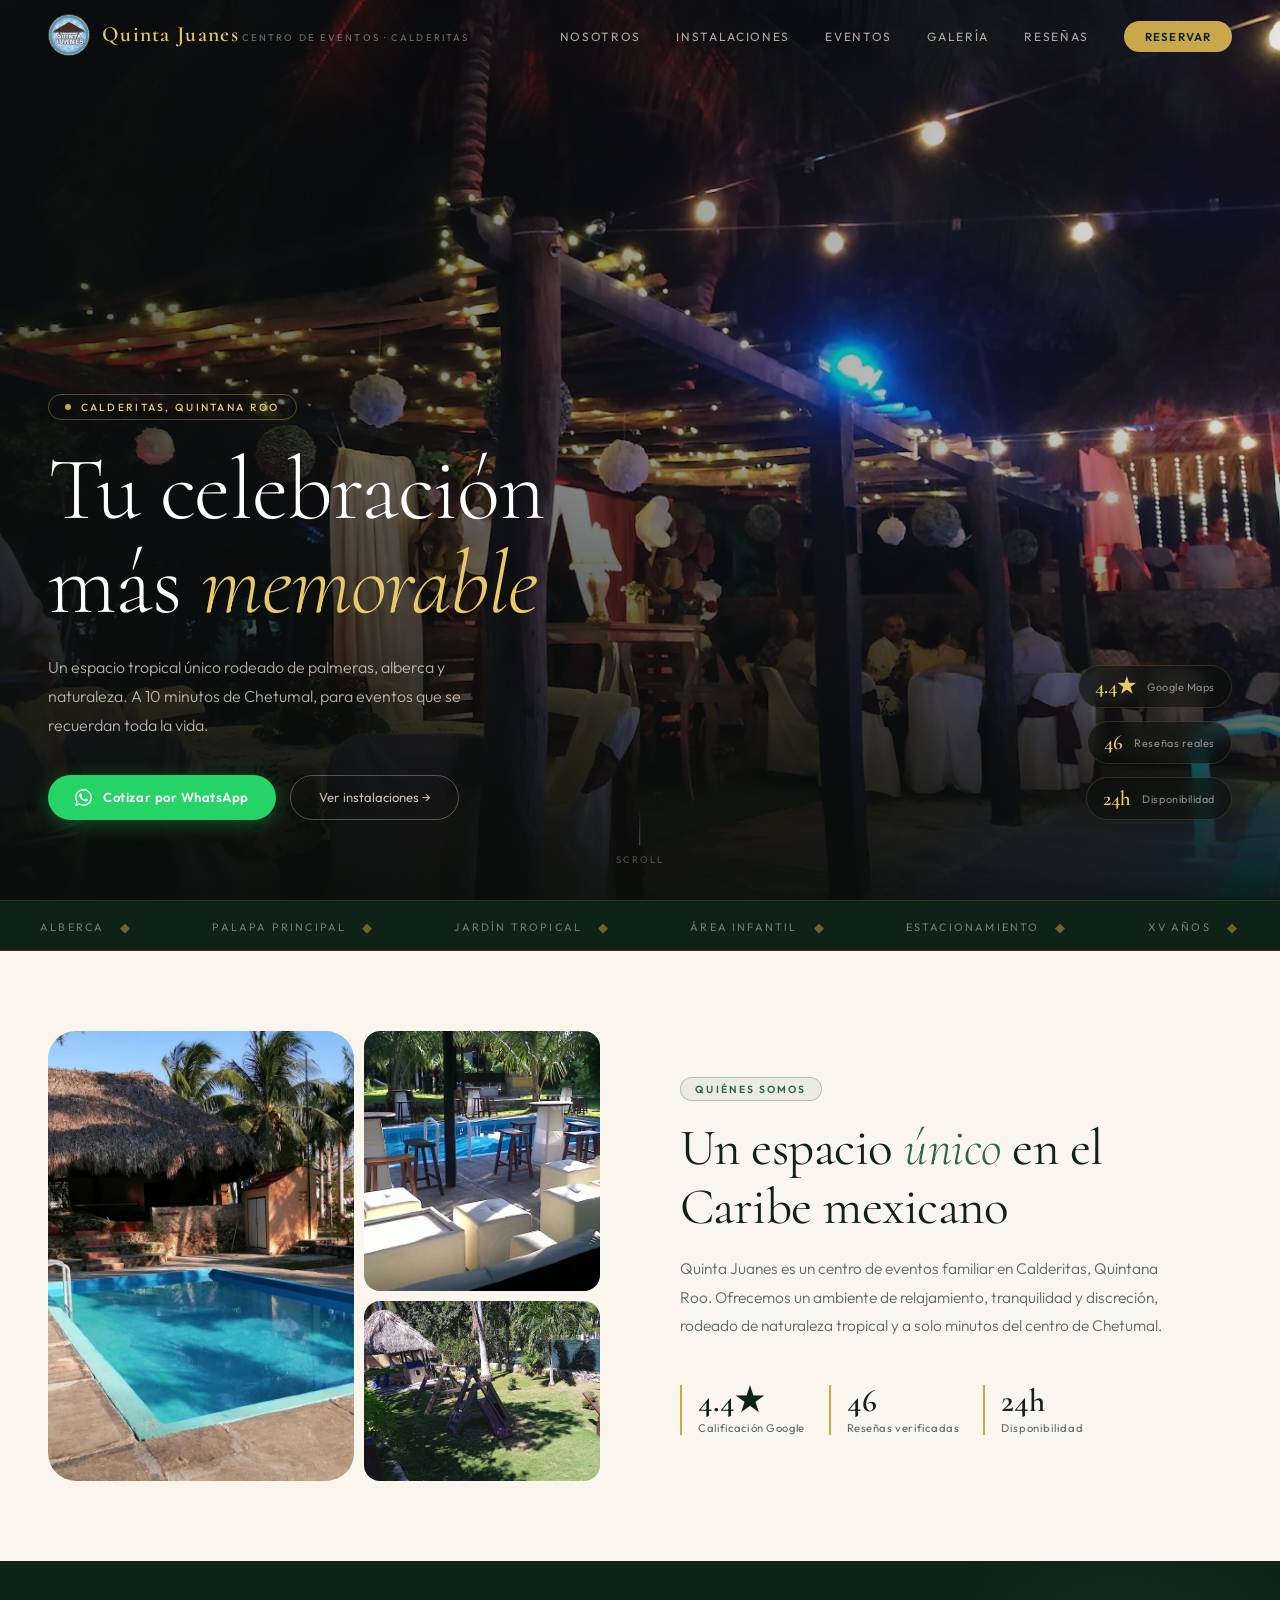
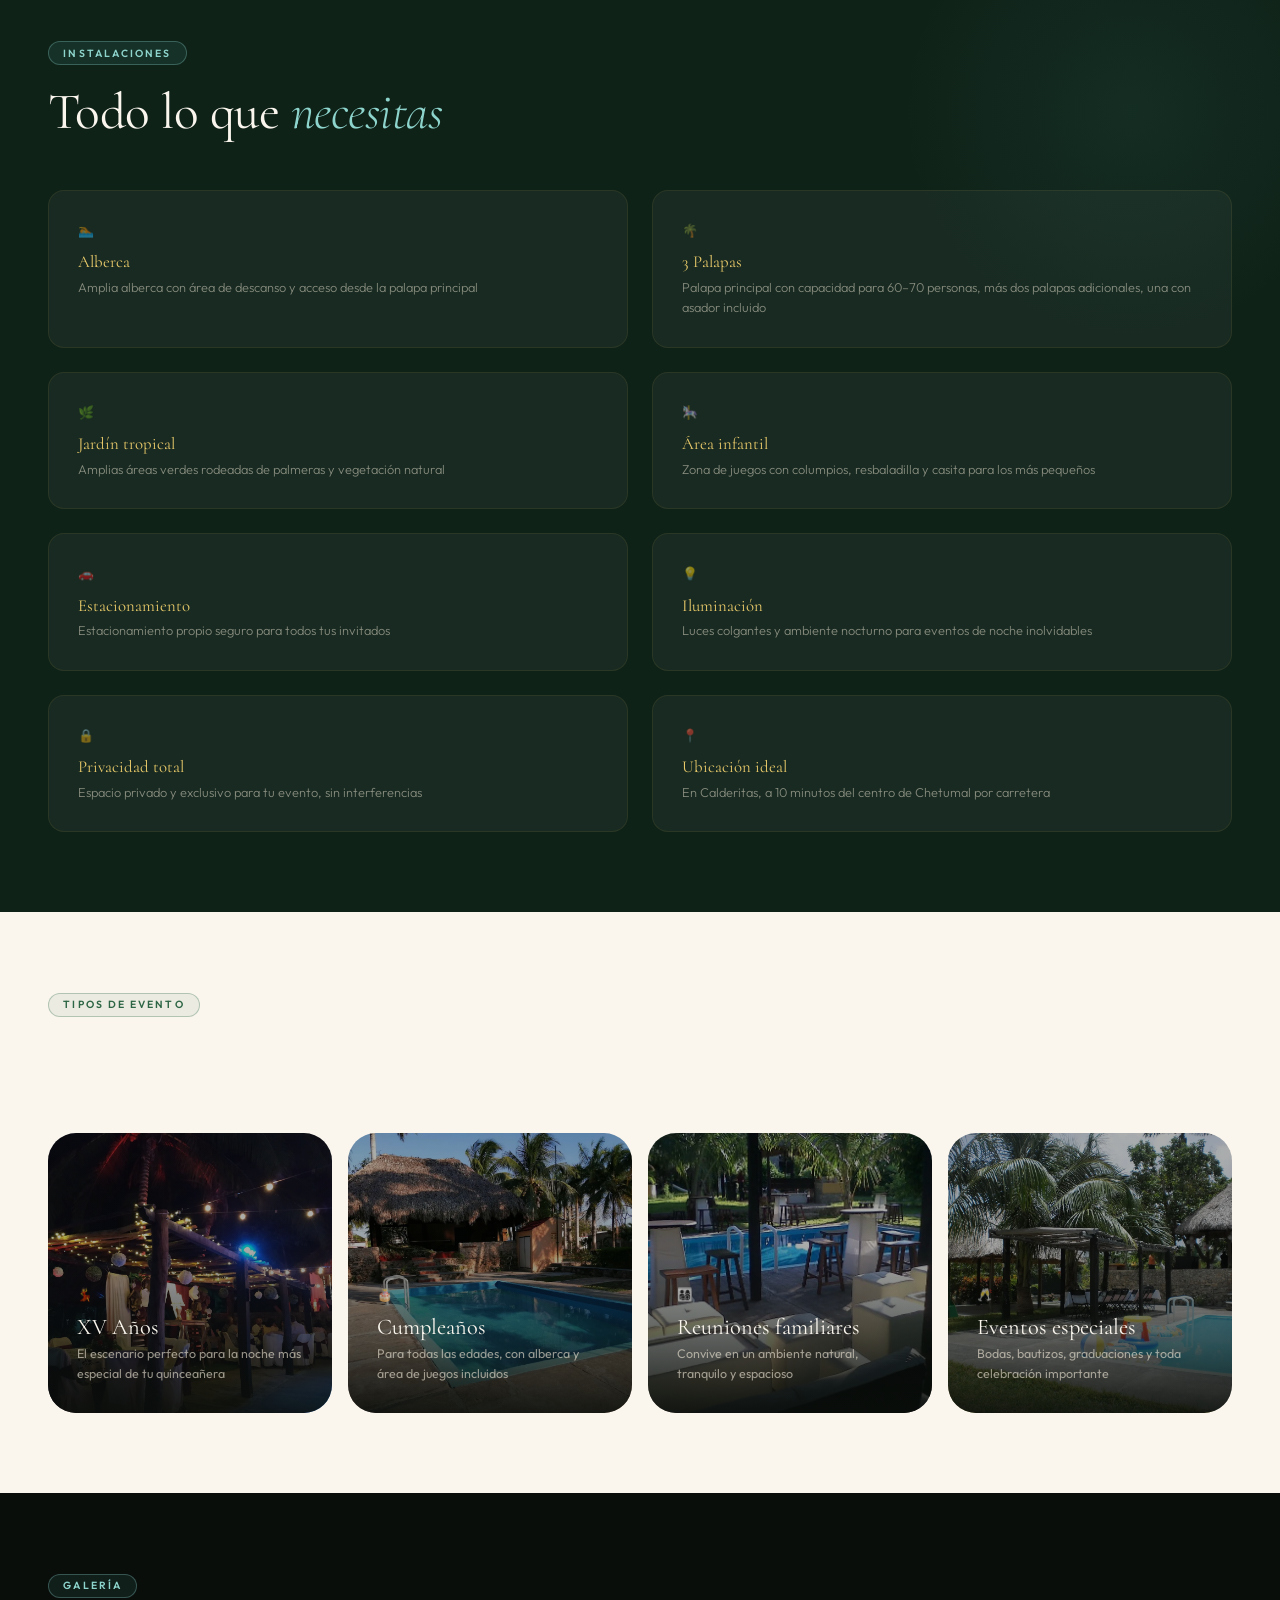
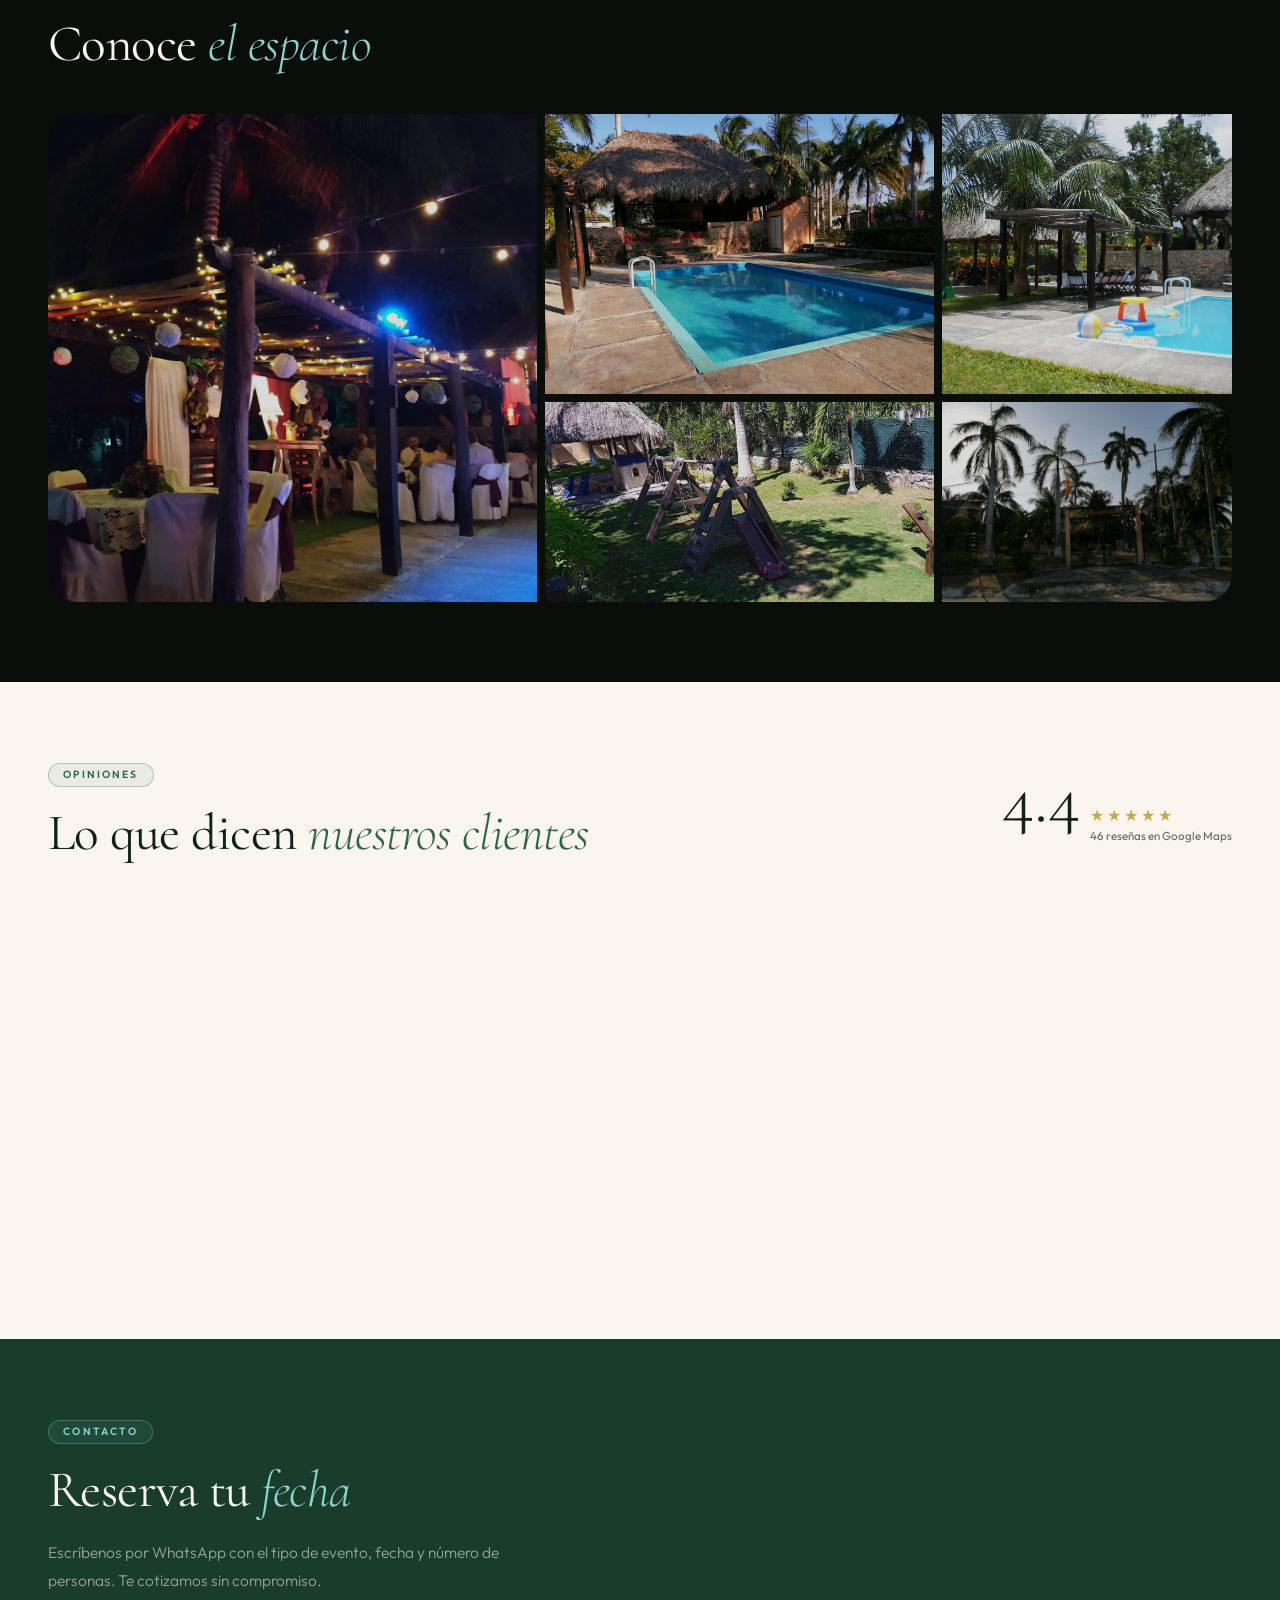
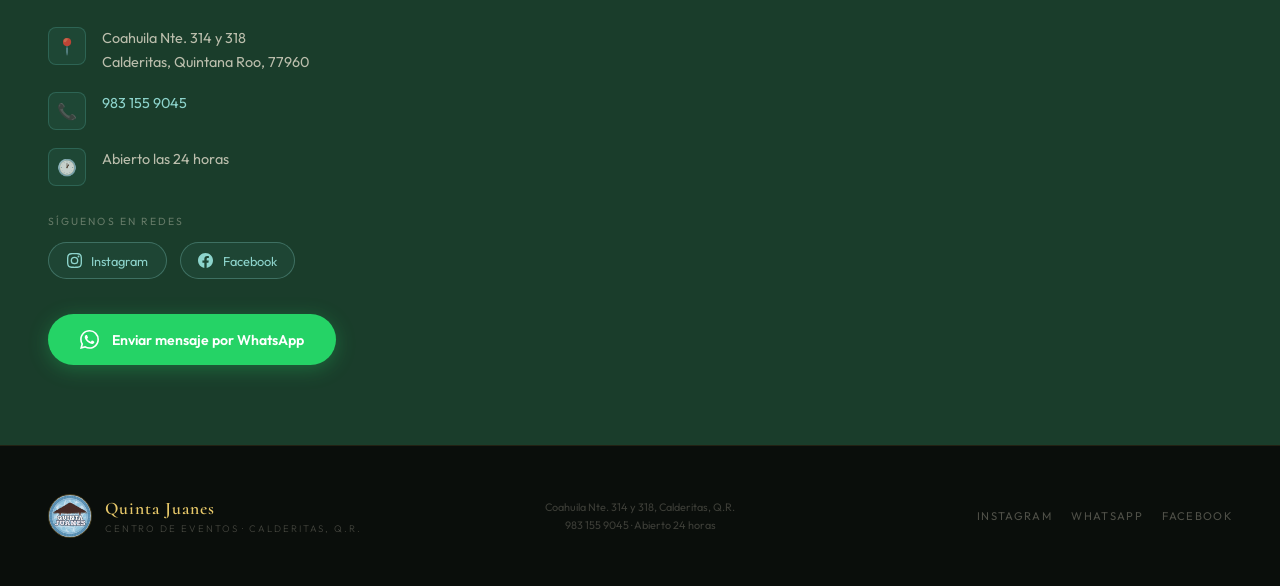
==== index.html @ 03031b62 "Update index.html" ====
<!DOCTYPE html>
<html lang="es">
<head>
<meta charset="UTF-8">
<meta name="viewport" content="width=device-width, initial-scale=1.0">
<title>Quinta Juanes – Centro de Eventos | Calderitas, Quintana Roo</title>
<meta name="description" content="El espacio más especial de Calderitas para tus eventos. Alberca, palapa, jardín tropical y estacionamiento propio. XV años, cumpleaños, bodas y reuniones familiares.">
<meta property="og:title" content="Quinta Juanes – Centro de Eventos">
<meta property="og:description" content="Celebra rodeado de naturaleza tropical en Calderitas, Q.R. Reserva tu fecha hoy.">
<link rel="preconnect" href="https://fonts.googleapis.com">
<link href="https://fonts.googleapis.com/css2?family=Cormorant:ital,wght@0,300;0,400;0,600;1,300;1,400&family=Outfit:wght@300;400;500;600&display=swap" rel="stylesheet">
<style>
/* ── TOKENS ── */
:root {
  --negro:     #0a0e0b;
  --selva:     #0f2218;
  --bosque:    #1a3d2b;
  --palma:     #2d6644;
  --musgo:     #4a8a5e;
  --agua:      #5bbcb0;
  --agua-claro:#8dd4cc;
  --arena:     #f2ead8;
  --crema:     #faf6ee;
  --dorado:    #c9a84c;
  --dorado-v:  #e8c96a;
  --blanco:    #ffffff;
  --texto:     #111a14;
  --gris:      #5a6b5f;

  --r-sm: 8px;
  --r-md: 16px;
  --r-lg: 28px;
  --r-xl: 48px;
}

/* ── RESET ── */
*, *::before, *::after { margin:0; padding:0; box-sizing:border-box; }
html { scroll-behavior:smooth; font-size:16px; }
body { font-family:'Outfit', sans-serif; background:var(--crema); color:var(--texto); overflow-x:hidden; }
img { display:block; max-width:100%; }
a { text-decoration:none; color:inherit; }

/* ── NAV ── */
#nav {
  position:fixed; top:0; left:0; right:0; z-index:900;
  height:70px;
  display:flex; align-items:center; justify-content:space-between;
  padding:0 3rem;
  background:rgba(10,14,11,0);
  transition:background .4s, box-shadow .4s;
}
#nav.scrolled {
  background:rgba(10,14,11,0.96);
  box-shadow:0 1px 0 rgba(201,168,76,0.15);
  backdrop-filter:blur(20px);
}
.nav-marca {
  display:flex; align-items:center; gap:.75rem; line-height:1;
}
.nav-marca img {
  width:42px; height:42px; border-radius:50%;
  object-fit:cover; flex-shrink:0;
  border:1.5px solid rgba(201,168,76,0.3);
}
.nav-marca-top {
  font-family:'Cormorant', serif;
  font-size:1.35rem; font-weight:600; letter-spacing:.06em;
  color:var(--dorado-v);
}
.nav-marca-sub {
  font-size:.6rem; letter-spacing:.22em; text-transform:uppercase;
  color:rgba(242,234,216,0.45); margin-top:2px;
}
.nav-links {
  display:flex; align-items:center; gap:2.2rem; list-style:none;
}
.nav-links a {
  font-size:.75rem; font-weight:400; letter-spacing:.14em;
  text-transform:uppercase; color:rgba(242,234,216,0.7);
  transition:color .2s;
}
.nav-links a:hover { color:var(--dorado-v); }
.nav-reserva {
  font-size:.72rem !important; font-weight:600 !important;
  color:var(--selva) !important;
  background:var(--dorado);
  padding:.5rem 1.3rem; border-radius:var(--r-xl);
  letter-spacing:.1em !important;
  transition:background .2s, transform .15s !important;
}
.nav-reserva:hover { background:var(--dorado-v) !important; transform:translateY(-1px); }

/* Hamburguesa */
.hamburger {
  display:none; flex-direction:column; gap:5px; cursor:pointer;
  background:none; border:none; padding:4px;
}
.hamburger span {
  display:block; width:24px; height:2px;
  background:var(--arena); border-radius:2px;
  transition:transform .3s, opacity .3s;
}
.hamburger.open span:nth-child(1) { transform:translateY(7px) rotate(45deg); }
.hamburger.open span:nth-child(2) { opacity:0; }
.hamburger.open span:nth-child(3) { transform:translateY(-7px) rotate(-45deg); }

.nav-mobile {
  display:none; position:fixed; top:70px; left:0; right:0; bottom:0;
  background:rgba(10,14,11,0.98); z-index:800;
  flex-direction:column; align-items:center; justify-content:center; gap:2.5rem;
}
.nav-mobile.open { display:flex; }
.nav-mobile a {
  font-size:1.6rem; font-family:'Cormorant',serif; font-weight:300;
  color:var(--arena); letter-spacing:.08em;
}
.nav-mobile a:hover { color:var(--dorado-v); }
.nav-mobile .nav-reserva-m {
  font-family:'Outfit',sans-serif;
  font-size:.85rem; font-weight:600; letter-spacing:.15em;
  text-transform:uppercase; color:var(--selva);
  background:var(--dorado); padding:.8rem 2rem; border-radius:var(--r-xl);
}

/* ── HERO ── */
#hero {
  height:100svh; min-height:640px;
  position:relative; display:flex; align-items:flex-end;
  padding:0 3rem 5rem;
  overflow:hidden;
}
.hero-foto {
  position:absolute; inset:0;
  background:url('quinta_noche.webp') center/cover no-repeat;
  animation:zoom 22s ease-in-out infinite alternate;
}
@keyframes zoom { from{transform:scale(1.07)} to{transform:scale(1.0)} }
.hero-overlay {
  position:absolute; inset:0;
  background:
    linear-gradient(to right, rgba(10,14,11,0.7) 0%, rgba(10,14,11,0.1) 100%),
    linear-gradient(to top, rgba(10,14,11,0.9) 0%, rgba(10,14,11,0.0) 55%);
}
.hero-contenido {
  position:relative; z-index:2;
  max-width:620px;
}
.hero-etiqueta {
  display:inline-flex; align-items:center; gap:.6rem;
  border:1px solid rgba(201,168,76,0.4); color:var(--dorado-v);
  padding:.35rem 1rem; border-radius:var(--r-xl);
  font-size:.65rem; font-weight:500; letter-spacing:.22em; text-transform:uppercase;
  margin-bottom:1.4rem;
}
.hero-etiqueta::before {
  content:''; width:6px; height:6px; border-radius:50%;
  background:var(--dorado); animation:pulso 2s ease-in-out infinite;
}
@keyframes pulso { 0%,100%{opacity:1;transform:scale(1)} 50%{opacity:.4;transform:scale(1.4)} }
.hero-h1 {
  font-family:'Cormorant', serif;
  font-size:clamp(3rem,7vw,5.8rem);
  font-weight:300; line-height:1.05; letter-spacing:-.01em;
  color:var(--blanco); margin-bottom:1.4rem;
}
.hero-h1 em { font-style:italic; color:var(--dorado-v); font-weight:300; }
.hero-desc {
  font-size:1rem; font-weight:300; line-height:1.8;
  color:rgba(242,234,216,0.72); margin-bottom:2.2rem; max-width:440px;
}
.hero-acciones { display:flex; gap:.9rem; flex-wrap:wrap; align-items:center; }
.btn-wa {
  display:inline-flex; align-items:center; gap:.7rem;
  background:#25d366; color:#fff;
  padding:.85rem 1.7rem; border-radius:var(--r-xl);
  font-size:.82rem; font-weight:600; letter-spacing:.04em;
  box-shadow:0 4px 20px rgba(37,211,102,0.35);
  transition:transform .2s, box-shadow .2s;
}
.btn-wa:hover { transform:translateY(-2px); box-shadow:0 8px 30px rgba(37,211,102,0.45); }
.btn-galeria {
  display:inline-flex; align-items:center; gap:.6rem;
  border:1px solid rgba(242,234,216,0.3); color:rgba(242,234,216,0.8);
  padding:.85rem 1.7rem; border-radius:var(--r-xl);
  font-size:.82rem; font-weight:400;
  transition:border-color .2s, color .2s;
}
.btn-galeria:hover { border-color:var(--dorado); color:var(--dorado-v); }
.hero-stats {
  position:absolute; right:3rem; bottom:5rem; z-index:2;
  display:flex; flex-direction:column; gap:.8rem; align-items:flex-end;
}
.hero-stat {
  display:flex; align-items:center; gap:.7rem;
  background:rgba(10,14,11,0.55); border:1px solid rgba(201,168,76,0.2);
  padding:.5rem 1rem; border-radius:var(--r-xl);
  backdrop-filter:blur(8px);
}
.hero-stat-num {
  font-family:'Cormorant',serif; font-size:1.3rem; font-weight:600;
  color:var(--dorado-v);
}
.hero-stat-txt { font-size:.68rem; color:rgba(242,234,216,0.55); letter-spacing:.05em; }
.scroll-ind {
  position:absolute; bottom:2.2rem; left:50%; transform:translateX(-50%);
  z-index:2; display:flex; flex-direction:column; align-items:center; gap:.5rem;
  color:rgba(242,234,216,0.3); font-size:.6rem; letter-spacing:.2em; text-transform:uppercase;
  animation:bajar 2s ease-in-out infinite;
}
@keyframes bajar { 0%,100%{transform:translateX(-50%) translateY(0)} 50%{transform:translateX(-50%) translateY(6px)} }
.scroll-linea { width:1px; height:36px; background:linear-gradient(to bottom,transparent,rgba(201,168,76,0.5)); }

/* ── CINTA ── */
.cinta {
  background:var(--selva);
  border-top:1px solid rgba(201,168,76,0.15);
  border-bottom:1px solid rgba(201,168,76,0.15);
  padding:.9rem 0; overflow:hidden; white-space:nowrap;
}
.cinta-inner {
  display:inline-flex; gap:0;
  animation:cinta 28s linear infinite;
}
@keyframes cinta { from{transform:translateX(0)} to{transform:translateX(-50%)} }
.cinta-item {
  display:inline-flex; align-items:center; gap:1rem;
  padding:0 2.5rem;
  font-size:.68rem; letter-spacing:.2em; text-transform:uppercase;
  color:rgba(242,234,216,0.45);
}
.cinta-sep { color:var(--dorado); opacity:.5; font-size:.8rem; }

section { padding:5rem 3rem; }
.chip {
  display:inline-flex; align-items:center; gap:.5rem;
  border:1px solid rgba(45,102,68,0.3); color:var(--palma);
  background:rgba(45,102,68,0.07);
  padding:.28rem .9rem; border-radius:var(--r-xl);
  font-size:.65rem; font-weight:600; letter-spacing:.2em; text-transform:uppercase;
  margin-bottom:1.1rem;
}
.chip-claro {
  border-color:rgba(139,212,204,0.3); color:var(--agua-claro);
  background:rgba(91,188,176,0.1);
}
h2 {
  font-family:'Cormorant', serif;
  font-size:clamp(2rem,4vw,3.2rem);
  font-weight:400; line-height:1.15; letter-spacing:-.01em;
  color:var(--selva); margin-bottom:1.1rem;
}
h2 em { font-style:italic; font-weight:300; color:var(--palma); }
h2.claro { color:var(--crema); }
h2.claro em { color:var(--agua-claro); }
.p-base {
  font-size:.97rem; font-weight:300; line-height:1.85;
  color:var(--gris); max-width:500px;
}
.p-claro { color:rgba(242,234,216,0.6); }

/* ── NOSOTROS ── */
#nosotros {
  background:var(--crema);
  display:grid; grid-template-columns:1fr 1fr; gap:5rem; align-items:center;
}
.fotos-mosaic {
  display:grid;
  grid-template-columns:1.3fr 1fr;
  grid-template-rows:260px 180px;
  gap:10px;
}
.fotos-mosaic img {
  width:100%; height:100%; object-fit:cover;
  border-radius:var(--r-md); transition:transform .5s;
}
.fotos-mosaic img:hover { transform:scale(1.03); }
.foto-tall { grid-row:span 2; border-radius:var(--r-lg) !important; }
.nums {
  display:flex; gap:1.5rem; margin-top:2.8rem; flex-wrap:wrap;
}
.num-bloque {
  border-left:2px solid var(--dorado); padding-left:1rem;
}
.num-val {
  font-family:'Cormorant',serif; font-size:2rem; font-weight:600;
  color:var(--selva); line-height:1;
}
.num-lbl { font-size:.7rem; color:var(--gris); margin-top:.25rem; letter-spacing:.05em; }

/* ── AMENIDADES ── */
#amenidades {
  background:var(--selva);
  position:relative; overflow:hidden;
}
#amenidades::before {
  content:'';
  position:absolute; top:-100px; right:-100px;
  width:500px; height:500px; border-radius:50%;
  background:radial-gradient(circle, rgba(91,188,176,0.07) 0%, transparent 65%);
  pointer-events:none;
}
.amenidades-grid {
  display:grid; grid-template-columns:repeat(2,1fr);
  gap:1.5rem; margin-top:3rem;
}
.amenidad {
  background:rgba(255,255,255,0.04);
  border:1px solid rgba(201,168,76,0.1);
  border-radius:var(--r-md); padding:1.8rem;
  transition:background .3s, border-color .3s;
}
.amenidad:hover { background:rgba(45,102,68,0.3); border-color:rgba(201,168,76,0.25); }
.amenidad-ico { font-size:1.4rem; margin-bottom:.7rem; }
.amenidad h4 {
  font-family:'Cormorant',serif; font-size:1.05rem; font-weight:400;
  color:var(--dorado-v); margin-bottom:.3rem;
}
.amenidad p { font-size:.8rem; font-weight:300; color:rgba(242,234,216,0.5); line-height:1.6; }

/* ── EVENTOS ── */
#eventos { background:var(--crema); }
.eventos-grid {
  display:grid; grid-template-columns:repeat(auto-fit,minmax(240px,1fr));
  gap:1rem; margin-top:2.5rem;
}
.evento-card {
  position:relative; border-radius:var(--r-lg); overflow:hidden;
  height:280px; cursor:default;
}
.evento-card img {
  width:100%; height:100%; object-fit:cover;
  transition:transform .6s;
  filter:brightness(.75);
}
.evento-card:hover img { transform:scale(1.06); filter:brightness(.9); }
.evento-overlay {
  position:absolute; inset:0;
  background:linear-gradient(to top, rgba(10,14,11,0.9) 0%, rgba(10,14,11,0.1) 60%);
  display:flex; flex-direction:column; justify-content:flex-end;
  padding:1.8rem;
}
.evento-ico { font-size:1.5rem; margin-bottom:.5rem; }
.evento-card h3 {
  font-family:'Cormorant',serif; font-size:1.4rem; font-weight:400;
  color:var(--crema); margin-bottom:.3rem;
}
.evento-card p { font-size:.78rem; color:rgba(242,234,216,0.6); line-height:1.6; }

/* ── GALERÍA ── */
#galeria { background:var(--negro); padding-bottom:5rem; }
#galeria h2 { color:var(--crema); }
.galeria-grid {
  margin-top:2.5rem;
  display:grid;
  grid-template-columns:repeat(12,1fr);
  grid-template-rows:280px 200px;
  gap:8px;
}
.galeria-grid img {
  width:100%; height:100%; object-fit:cover;
  transition:transform .5s, filter .4s;
  filter:brightness(.85) saturate(1.1);
  cursor:zoom-in;
}
.galeria-grid img:hover { transform:scale(1.04); filter:brightness(1) saturate(1.2); }
.g1 { grid-column:span 5; grid-row:span 2; border-radius:var(--r-lg) 0 0 var(--r-lg); }
.g2 { grid-column:span 4; border-radius:0 var(--r-lg) 0 0; }
.g3 { grid-column:span 3; border-radius:0 0 0 0; }
.g4 { grid-column:span 4; border-radius:0 0 0 0; }
.g5 { grid-column:span 3; border-radius:0 var(--r-lg) var(--r-lg) 0; }

/* Lightbox */
.lightbox {
  display:none; position:fixed; inset:0; z-index:999;
  background:rgba(0,0,0,0.95); align-items:center; justify-content:center;
}
.lightbox.open { display:flex; }
.lightbox img { max-width:90vw; max-height:90vh; object-fit:contain; border-radius:var(--r-md); }
.lightbox-close {
  position:absolute; top:1.5rem; right:1.5rem;
  background:none; border:1px solid rgba(255,255,255,0.2);
  color:#fff; width:40px; height:40px; border-radius:50%;
  font-size:1.2rem; cursor:pointer; display:flex; align-items:center; justify-content:center;
}

/* ── RESEÑAS ── */
#resenas { background:var(--crema); }
.resenas-top {
  display:flex; justify-content:space-between; align-items:flex-start;
  gap:2rem; flex-wrap:wrap; margin-bottom:3rem;
}
.rating-vis {
  display:flex; align-items:baseline; gap:.6rem;
}
.rating-num {
  font-family:'Cormorant',serif; font-size:4.5rem; font-weight:300;
  color:var(--selva); line-height:1;
}
.rating-dets { display:flex; flex-direction:column; justify-content:flex-end; padding-bottom:.4rem; }
.rating-stars { color:var(--dorado); font-size:1rem; letter-spacing:3px; }
.rating-base { font-size:.72rem; color:var(--gris); margin-top:.2rem; }
.resenas-grid {
  display:grid; grid-template-columns:repeat(auto-fit,minmax(280px,1fr));
  gap:1rem;
}
.resena {
  background:var(--blanco); padding:1.8rem;
  border-radius:var(--r-lg); border:1px solid rgba(26,61,43,0.08);
  transition:box-shadow .3s;
}
.resena:hover { box-shadow:0 8px 32px rgba(26,61,43,0.1); }
.resena-stars { color:var(--dorado); font-size:.85rem; margin-bottom:1rem; }
.resena-txt {
  font-size:.9rem; line-height:1.8; color:var(--gris);
  margin-bottom:1.4rem; font-style:italic;
}
.resena-autor { display:flex; align-items:center; gap:.8rem; }
.autor-av {
  width:38px; height:38px; border-radius:50%; flex-shrink:0;
  background:linear-gradient(135deg, var(--bosque), var(--agua));
  display:flex; align-items:center; justify-content:center;
  color:#fff; font-size:.8rem; font-weight:600;
}
.autor-nom { font-size:.85rem; font-weight:500; color:var(--selva); }
.autor-fecha { font-size:.72rem; color:var(--gris); margin-top:1px; }
.resena-google {
  display:flex; align-items:center; gap:.4rem;
  margin-top:1rem; padding-top:1rem;
  border-top:1px solid rgba(26,61,43,0.07);
  font-size:.68rem; color:var(--gris); letter-spacing:.05em;
}
.google-dot { width:8px; height:8px; border-radius:50%; background:#4285f4; }

/* ── CONTACTO ── */
#contacto {
  background:var(--bosque);
  display:grid; grid-template-columns:1fr 1fr; gap:5rem; align-items:start;
}
#contacto .chip-claro { border-color:rgba(139,212,204,0.3); color:var(--agua-claro); }
.info-items { display:flex; flex-direction:column; gap:1.1rem; margin-top:2rem; }
.info-item {
  display:flex; align-items:flex-start; gap:1rem;
  font-size:.9rem; line-height:1.65; color:rgba(242,234,216,0.75);
}
.info-item-ico {
  width:38px; height:38px; flex-shrink:0; border-radius:var(--r-sm);
  border:1px solid rgba(91,188,176,0.25);
  display:flex; align-items:center; justify-content:center;
  font-size:1rem; background:rgba(91,188,176,0.08);
}
.info-item a { color:var(--agua-claro); }
.info-item a:hover { text-decoration:underline; }
.btn-wa-grande {
  display:inline-flex; align-items:center; gap:.8rem;
  background:#25d366; color:#fff;
  padding:1rem 2rem; border-radius:var(--r-xl);
  font-size:.88rem; font-weight:600;
  box-shadow:0 4px 20px rgba(37,211,102,0.3);
  margin-top:2.2rem;
  transition:transform .2s, box-shadow .2s;
}
.btn-wa-grande:hover { transform:translateY(-2px); box-shadow:0 8px 28px rgba(37,211,102,0.42); }
.mapa {
  border-radius:var(--r-lg); overflow:hidden;
  border:1px solid rgba(91,188,176,0.2);
  height:100%; min-height:400px;
}
.mapa iframe { width:100%; height:100%; border:none; }

/* ── FOOTER ── */
footer {
  background:var(--negro);
  border-top:1px solid rgba(201,168,76,0.12);
  padding:3rem;
  display:grid; grid-template-columns:1fr auto 1fr;
  align-items:center; gap:2rem;
}
.footer-marca {
  font-family:'Cormorant',serif; font-size:1.1rem; font-weight:600;
  color:var(--dorado-v); letter-spacing:.06em;
}
.footer-marca span { display:block; font-family:'Outfit',sans-serif; font-size:.6rem; font-weight:300; color:rgba(242,234,216,0.25); letter-spacing:.2em; text-transform:uppercase; margin-top:3px; }
.footer-copy { font-size:.68rem; color:rgba(242,234,216,0.22); text-align:center; line-height:1.7; }
.footer-redes { display:flex; justify-content:flex-end; gap:1.2rem; }
.footer-redes a { font-size:.7rem; letter-spacing:.12em; text-transform:uppercase; color:rgba(242,234,216,0.3); transition:color .2s; }
.footer-redes a:hover { color:var(--dorado-v); }

/* ── REVEAL ── */
.rev { opacity:0; transform:translateY(24px); transition:opacity .7s ease, transform .7s ease; }
.rev.in { opacity:1; transform:none; }
.rev-d1 { transition-delay:.1s; }
.rev-d2 { transition-delay:.2s; }
.rev-d3 { transition-delay:.3s; }

/* ── RESPONSIVE ── */
@media(max-width:900px) {
  #nav { padding:0 1.4rem; }
  .nav-links { display:none; }
  .hamburger { display:flex; }
  section { padding:4rem 1.4rem; }
  #hero { padding:0 1.4rem 4rem; }
  .hero-stats { display:none; }
  .hero-h1 { font-size:clamp(2.6rem,9vw,4rem); }
  #nosotros, #contacto { grid-template-columns:1fr; gap:2rem; }
  .fotos-mosaic { grid-template-rows:180px 140px; }
  .galeria-grid { grid-template-columns:1fr 1fr; grid-template-rows:auto; }
  .g1,.g2,.g3,.g4,.g5 { grid-column:span 1; height:180px; border-radius:var(--r-md) !important; }
  .g1 { grid-row:span 1; }
  .mapa { min-height:280px; }
  footer { grid-template-columns:1fr; text-align:center; }
  .footer-redes { justify-content:center; }
  .resenas-top { flex-direction:column; }
  .amenidades-grid { grid-template-columns:1fr 1fr; }
}
@media(max-width:500px) {
  .hero-acciones { flex-direction:column; align-items:stretch; }
  .btn-wa, .btn-galeria { justify-content:center; }
  .amenidades-grid { grid-template-columns:1fr; }
}
</style>
</head>
<body>

<!-- NAV -->
<nav id="nav">
  <a href="#hero" class="nav-marca">
    <img src="logo.jpg" alt="Quinta Juanes">
    <div>
      <span class="nav-marca-top">Quinta Juanes</span>
      <span class="nav-marca-sub">Centro de Eventos · Calderitas</span>
    </div>
  </a>
  <ul class="nav-links">
    <li><a href="#nosotros">Nosotros</a></li>
    <li><a href="#amenidades">Instalaciones</a></li>
    <li><a href="#eventos">Eventos</a></li>
    <li><a href="#galeria">Galería</a></li>
    <li><a href="#resenas">Reseñas</a></li>
    <li><a href="#contacto" class="nav-reserva">Reservar</a></li>
  </ul>
  <button class="hamburger" id="hamburger" aria-label="Menú">
    <span></span><span></span><span></span>
  </button>
</nav>

<!-- MENÚ MÓVIL -->
<div class="nav-mobile" id="navMobile">
  <a href="#nosotros" class="nav-m-link">Nosotros</a>
  <a href="#amenidades" class="nav-m-link">Instalaciones</a>
  <a href="#eventos" class="nav-m-link">Eventos</a>
  <a href="#galeria" class="nav-m-link">Galería</a>
  <a href="#resenas" class="nav-m-link">Reseñas</a>
  <a href="#contacto" class="nav-reserva-m">Reservar ahora</a>
</div>

<!-- HERO -->
<section id="hero">
  <div class="hero-foto"></div>
  <div class="hero-overlay"></div>
  <div class="hero-contenido">
    <p class="hero-etiqueta">Calderitas, Quintana Roo</p>
    <h1 class="hero-h1">
      Tu celebración<br>más <em>memorable</em>
    </h1>
    <p class="hero-desc">Un espacio tropical único rodeado de palmeras, alberca y naturaleza. A 10 minutos de Chetumal, para eventos que se recuerdan toda la vida.</p>
    <div class="hero-acciones">
      <a href="https://wa.me/529831559045?text=Hola!%20Vi%20la%20página%20de%20Quinta%20Juanes%20y%20me%20gustaría%20cotizar%20un%20evento%20🌴%0A%0ATipo:%20%0AFecha:%20%0APersonas:" target="_blank" class="btn-wa">
        <svg width="17" height="17" viewBox="0 0 24 24" fill="currentColor"><path d="M17.472 14.382c-.297-.149-1.758-.867-2.03-.967-.273-.099-.471-.148-.67.15-.197.297-.767.966-.94 1.164-.173.199-.347.223-.644.075-.297-.15-1.255-.463-2.39-1.475-.883-.788-1.48-1.761-1.653-2.059-.173-.297-.018-.458.13-.606.134-.133.298-.347.446-.52.149-.174.198-.298.298-.497.099-.198.05-.371-.025-.52-.075-.149-.669-1.612-.916-2.207-.242-.579-.487-.5-.669-.51-.173-.008-.371-.01-.57-.01-.198 0-.52.074-.792.372-.272.297-1.04 1.016-1.04 2.479 0 1.462 1.065 2.875 1.213 3.074.149.198 2.096 3.2 5.077 4.487.709.306 1.262.489 1.694.625.712.227 1.36.195 1.871.118.571-.085 1.758-.719 2.006-1.413.248-.694.248-1.289.173-1.413-.074-.124-.272-.198-.57-.347m-5.421 7.403h-.004a9.87 9.87 0 01-5.031-1.378l-.361-.214-3.741.982.998-3.648-.235-.374a9.86 9.86 0 01-1.51-5.26c.001-5.45 4.436-9.884 9.888-9.884 2.64 0 5.122 1.03 6.988 2.898a9.825 9.825 0 012.893 6.994c-.003 5.45-4.437 9.884-9.885 9.884m8.413-18.297A11.815 11.815 0 0012.05 0C5.495 0 .16 5.335.157 11.892c0 2.096.547 4.142 1.588 5.945L.057 24l6.305-1.654a11.882 11.882 0 005.683 1.448h.005c6.554 0 11.89-5.335 11.893-11.893a11.821 11.821 0 00-3.48-8.413z"/></svg>
        Cotizar por WhatsApp
      </a>
      <a href="#galeria" class="btn-galeria">Ver instalaciones →</a>
    </div>
  </div>
  <div class="hero-stats">
    <div class="hero-stat">
      <span class="hero-stat-num">4.4★</span>
      <span class="hero-stat-txt">Google Maps</span>
    </div>
    <div class="hero-stat">
      <span class="hero-stat-num">46</span>
      <span class="hero-stat-txt">Reseñas reales</span>
    </div>
    <div class="hero-stat">
      <span class="hero-stat-num">24h</span>
      <span class="hero-stat-txt">Disponibilidad</span>
    </div>
  </div>
  <div class="scroll-ind">
    <div class="scroll-linea"></div>
    scroll
  </div>
</section>

<!-- CINTA -->
<div class="cinta">
  <div class="cinta-inner">
    <span class="cinta-item">Alberca<span class="cinta-sep">◆</span></span>
    <span class="cinta-item">Palapa principal<span class="cinta-sep">◆</span></span>
    <span class="cinta-item">Jardín tropical<span class="cinta-sep">◆</span></span>
    <span class="cinta-item">Área infantil<span class="cinta-sep">◆</span></span>
    <span class="cinta-item">Estacionamiento<span class="cinta-sep">◆</span></span>
    <span class="cinta-item">XV Años<span class="cinta-sep">◆</span></span>
    <span class="cinta-item">Cumpleaños<span class="cinta-sep">◆</span></span>
    <span class="cinta-item">Reuniones<span class="cinta-sep">◆</span></span>
    <span class="cinta-item">Bodas<span class="cinta-sep">◆</span></span>
    <span class="cinta-item">Calderitas, Q.R.<span class="cinta-sep">◆</span></span>
    <!-- duplicado para loop continuo -->
    <span class="cinta-item">Alberca<span class="cinta-sep">◆</span></span>
    <span class="cinta-item">Palapa principal<span class="cinta-sep">◆</span></span>
    <span class="cinta-item">Jardín tropical<span class="cinta-sep">◆</span></span>
    <span class="cinta-item">Área infantil<span class="cinta-sep">◆</span></span>
    <span class="cinta-item">Estacionamiento<span class="cinta-sep">◆</span></span>
    <span class="cinta-item">XV Años<span class="cinta-sep">◆</span></span>
    <span class="cinta-item">Cumpleaños<span class="cinta-sep">◆</span></span>
    <span class="cinta-item">Reuniones<span class="cinta-sep">◆</span></span>
    <span class="cinta-item">Bodas<span class="cinta-sep">◆</span></span>
    <span class="cinta-item">Calderitas, Q.R.<span class="cinta-sep">◆</span></span>
  </div>
</div>

<!-- NOSOTROS -->
<section id="nosotros">
  <div class="fotos-mosaic rev">
    <img src="quinta_piscina.webp"  alt="Alberca Quinta Juanes" class="foto-tall">
    <img src="quinta_elegante.webp" alt="Jardín con palmeras">
    <img src="quinta_juegos.webp"   alt="Área infantil">
  </div>
  <div>
    <p class="chip rev">Quiénes somos</p>
    <h2 class="rev rev-d1">Un espacio <em>único</em> en el Caribe mexicano</h2>
    <p class="p-base rev rev-d2">Quinta Juanes es un centro de eventos familiar en Calderitas, Quintana Roo. Ofrecemos un ambiente de relajamiento, tranquilidad y discreción, rodeado de naturaleza tropical y a solo minutos del centro de Chetumal.</p>
    <div class="nums rev rev-d3">
      <div class="num-bloque">
        <p class="num-val">4.4★</p>
        <p class="num-lbl">Calificación Google</p>
      </div>
      <div class="num-bloque">
        <p class="num-val">46</p>
        <p class="num-lbl">Reseñas verificadas</p>
      </div>
      <div class="num-bloque">
        <p class="num-val">24h</p>
        <p class="num-lbl">Disponibilidad</p>
      </div>
    </div>
  </div>
</section>

<!-- AMENIDADES -->
<section id="amenidades">
  <p class="chip chip-claro rev">Instalaciones</p>
  <h2 class="claro rev rev-d1">Todo lo que <em>necesitas</em></h2>
  <div class="amenidades-grid rev rev-d2">
    <div class="amenidad">
      <p class="amenidad-ico">🏊</p>
      <h4>Alberca</h4>
      <p>Amplia alberca con área de descanso y acceso desde la palapa principal</p>
    </div>
    <div class="amenidad">
      <p class="amenidad-ico">🌴</p>
      <h4>3 Palapas</h4>
      <p>Palapa principal con capacidad para 60–70 personas, más dos palapas adicionales, una con asador incluido</p>
    </div>
    <div class="amenidad">
      <p class="amenidad-ico">🌿</p>
      <h4>Jardín tropical</h4>
      <p>Amplias áreas verdes rodeadas de palmeras y vegetación natural</p>
    </div>
    <div class="amenidad">
      <p class="amenidad-ico">🎠</p>
      <h4>Área infantil</h4>
      <p>Zona de juegos con columpios, resbaladilla y casita para los más pequeños</p>
    </div>
    <div class="amenidad">
      <p class="amenidad-ico">🚗</p>
      <h4>Estacionamiento</h4>
      <p>Estacionamiento propio seguro para todos tus invitados</p>
    </div>
    <div class="amenidad">
      <p class="amenidad-ico">💡</p>
      <h4>Iluminación</h4>
      <p>Luces colgantes y ambiente nocturno para eventos de noche inolvidables</p>
    </div>
    <div class="amenidad">
      <p class="amenidad-ico">🔒</p>
      <h4>Privacidad total</h4>
      <p>Espacio privado y exclusivo para tu evento, sin interferencias</p>
    </div>
    <div class="amenidad">
      <p class="amenidad-ico">📍</p>
      <h4>Ubicación ideal</h4>
      <p>En Calderitas, a 10 minutos del centro de Chetumal por carretera</p>
    </div>
  </div>
</section>

<!-- EVENTOS -->
<section id="eventos">
  <p class="chip rev">Tipos de evento</p>
  <h2 class="rev rev-d1">Celebraciones para <em>cada ocasión</em></h2>
  <div class="eventos-grid rev rev-d2">
    <div class="evento-card">
      <img src="quinta_noche.webp" alt="XV Años">
      <div class="evento-overlay">
        <p class="evento-ico">💃</p>
        <h3>XV Años</h3>
        <p>El escenario perfecto para la noche más especial de tu quinceañera</p>
      </div>
    </div>
    <div class="evento-card">
      <img src="quinta_piscina.webp" alt="Cumpleaños">
      <div class="evento-overlay">
        <p class="evento-ico">🎂</p>
        <h3>Cumpleaños</h3>
        <p>Para todas las edades, con alberca y área de juegos incluidos</p>
      </div>
    </div>
    <div class="evento-card">
      <img src="quinta_elegante.webp" alt="Reuniones familiares">
      <div class="evento-overlay">
        <p class="evento-ico">👨‍👩‍👧‍👦</p>
        <h3>Reuniones familiares</h3>
        <p>Convive en un ambiente natural, tranquilo y espacioso</p>
      </div>
    </div>
    <div class="evento-card">
      <img src="quinta_minipalapa.webp" alt="Eventos especiales">
      <div class="evento-overlay">
        <p class="evento-ico">🥂</p>
        <h3>Eventos especiales</h3>
        <p>Bodas, bautizos, graduaciones y toda celebración importante</p>
      </div>
    </div>
  </div>
</section>

<!-- GALERÍA -->
<section id="galeria">
  <p class="chip chip-claro rev">Galería</p>
  <h2 class="claro rev rev-d1">Conoce <em>el espacio</em></h2>
  <div class="galeria-grid rev rev-d2">
    <img src="quinta_noche.webp"          alt="Evento nocturno" class="g1" onclick="abrirLightbox(this.src)">
    <img src="quinta_piscina.webp"        alt="Alberca"         class="g2" onclick="abrirLightbox(this.src)">
    <img src="quinta_minipalapa.webp"     alt="Jardín"          class="g3" onclick="abrirLightbox(this.src)">
    <img src="quinta_juegos.webp"         alt="Área infantil"   class="g4" onclick="abrirLightbox(this.src)">
    <img src="quinta_entrada.webp"        alt="Entrada"         class="g5" onclick="abrirLightbox(this.src)">
  </div>
</section>

<!-- LIGHTBOX -->
<div class="lightbox" id="lightbox" onclick="cerrarLightbox()">
  <button class="lightbox-close" onclick="cerrarLightbox()">✕</button>
  <img id="lightbox-img" src="" alt="">
</div>

<!-- RESEÑAS -->
<section id="resenas">
  <div class="resenas-top">
    <div class="rev">
      <p class="chip">Opiniones</p>
      <h2>Lo que dicen <em>nuestros clientes</em></h2>
    </div>
    <div class="rating-vis rev">
      <span class="rating-num">4.4</span>
      <div class="rating-dets">
        <p class="rating-stars">★★★★★</p>
        <p class="rating-base">46 reseñas en Google Maps</p>
      </div>
    </div>
  </div>
  <div class="resenas-grid rev rev-d1">
    <div class="resena">
      <p class="resena-stars">★★★★★</p>
      <p class="resena-txt">"Excelente lugar para eventos familiares. Un ambiente de relajamiento, tranquilidad y discreción, rodeado de áreas verdes. Las instalaciones están muy bien cuidadas. Lo recomiendo ampliamente."</p>
      <div class="resena-autor">
        <div class="autor-av">YG</div>
        <div>
          <p class="autor-nom">Yolanda Gómez</p>
          <p class="autor-fecha">Reseña en Google Maps</p>
        </div>
      </div>
      <p class="resena-google"><span class="google-dot"></span> Verificado en Google</p>
    </div>
    <div class="resena">
      <p class="resena-stars">★★★★★</p>
      <p class="resena-txt">"Hicimos el XV de mi hija aquí y fue increíble. La palapa de noche con las luces quedó preciosa. El espacio es grande, la alberca fue un hit para todos los invitados."</p>
      <div class="resena-autor">
        <div class="autor-av">RM</div>
        <div>
          <p class="autor-nom">Rocío Martínez</p>
          <p class="autor-fecha">Reseña en Google Maps</p>
        </div>
      </div>
      <p class="resena-google"><span class="google-dot"></span> Verificado en Google</p>
    </div>
    <div class="resena">
      <p class="resena-stars">★★★★★</p>
      <p class="resena-txt">"Muy buen lugar, tranquilo y rodeado de naturaleza. Los niños disfrutaron mucho el área de juegos y la alberca. El trato fue excelente. Lo recomiendo para reuniones familiares."</p>
      <div class="resena-autor">
        <div class="autor-av">JA</div>
        <div>
          <p class="autor-nom">Jorge Aranda</p>
          <p class="autor-fecha">Reseña en Google Maps</p>
        </div>
      </div>
      <p class="resena-google"><span class="google-dot"></span> Verificado en Google</p>
    </div>
  </div>
</section>

<!-- CONTACTO -->
<section id="contacto">
  <div class="rev">
    <p class="chip chip-claro">Contacto</p>
    <h2 class="claro rev-d1">Reserva tu <em>fecha</em></h2>
    <p class="p-base p-claro rev-d2">Escríbenos por WhatsApp con el tipo de evento, fecha y número de personas. Te cotizamos sin compromiso.</p>
    <div class="info-items">
      <div class="info-item">
        <span class="info-item-ico">📍</span>
        <span>Coahuila Nte. 314 y 318<br>Calderitas, Quintana Roo, 77960</span>
      </div>
      <div class="info-item">
        <span class="info-item-ico">📞</span>
        <a href="tel:+529831559045">983 155 9045</a>
      </div>
      <div class="info-item">
        <span class="info-item-ico">🕐</span>
        <span>Abierto las 24 horas</span>
      </div>
    </div>
    <!-- Redes sociales -->
    <div style="margin-top:1.8rem;">
      <p style="font-size:.65rem;letter-spacing:.2em;text-transform:uppercase;color:rgba(242,234,216,0.35);margin-bottom:.9rem;">Síguenos en redes</p>
      <div style="display:flex;gap:.8rem;flex-wrap:wrap;">
        <a href="https://instagram.com/quinta.juanes" target="_blank" style="display:inline-flex;align-items:center;gap:.6rem;border:1px solid rgba(139,212,204,0.3);color:var(--agua-claro);padding:.6rem 1.1rem;border-radius:48px;font-size:.8rem;font-weight:400;background:rgba(91,188,176,0.07);transition:background .2s;">
          <svg width="15" height="15" viewBox="0 0 24 24" fill="currentColor"><path d="M12 2.163c3.204 0 3.584.012 4.85.07 3.252.148 4.771 1.691 4.919 4.919.058 1.265.069 1.645.069 4.849 0 3.205-.012 3.584-.069 4.849-.149 3.225-1.664 4.771-4.919 4.919-1.266.058-1.644.07-4.85.07-3.204 0-3.584-.012-4.849-.07-3.26-.149-4.771-1.699-4.919-4.92-.058-1.265-.07-1.644-.07-4.849 0-3.204.013-3.583.07-4.849.149-3.227 1.664-4.771 4.919-4.919 1.266-.057 1.645-.069 4.849-.069zM12 0C8.741 0 8.333.014 7.053.072 2.695.272.273 2.69.073 7.052.014 8.333 0 8.741 0 12c0 3.259.014 3.668.072 4.948.2 4.358 2.618 6.78 6.98 6.98C8.333 23.986 8.741 24 12 24c3.259 0 3.668-.014 4.948-.072 4.354-.2 6.782-2.618 6.979-6.98.059-1.28.073-1.689.073-4.948 0-3.259-.014-3.667-.072-4.947-.196-4.354-2.617-6.78-6.979-6.98C15.668.014 15.259 0 12 0zm0 5.838a6.162 6.162 0 100 12.324 6.162 6.162 0 000-12.324zM12 16a4 4 0 110-8 4 4 0 010 8zm6.406-11.845a1.44 1.44 0 100 2.881 1.44 1.44 0 000-2.881z"/></svg>
          Instagram
        </a>
        <a href="https://www.facebook.com/people/Quinta-Juanes/pfbid036GnqRcEcZ6BwxDfj9QMyJ6tAymZjSHeTw5qak6CyDyqDQWc54qeVutKKfXdKaw9yl/" target="_blank" style="display:inline-flex;align-items:center;gap:.6rem;border:1px solid rgba(139,212,204,0.3);color:var(--agua-claro);padding:.6rem 1.1rem;border-radius:48px;font-size:.8rem;font-weight:400;background:rgba(91,188,176,0.07);transition:background .2s;">
          <svg width="15" height="15" viewBox="0 0 24 24" fill="currentColor"><path d="M24 12.073c0-6.627-5.373-12-12-12s-12 5.373-12 12c0 5.99 4.388 10.954 10.125 11.854v-8.385H7.078v-3.47h3.047V9.43c0-3.007 1.792-4.669 4.533-4.669 1.312 0 2.686.235 2.686.235v2.953H15.83c-1.491 0-1.956.925-1.956 1.874v2.25h3.328l-.532 3.47h-2.796v8.385C19.612 23.027 24 18.062 24 12.073z"/></svg>
          Facebook
        </a>
      </div>
    </div>
    <a href="https://wa.me/529831559045?text=Hola!%20Vi%20su%20página%20web%20y%20me%20gustaría%20cotizar%20un%20evento%20en%20Quinta%20Juanes%20🌴%0A%0ATipo%20de%20evento:%20%0AFecha:%20%0ANo.%20de%20personas:" target="_blank" class="btn-wa-grande">
      <svg width="19" height="19" viewBox="0 0 24 24" fill="currentColor"><path d="M17.472 14.382c-.297-.149-1.758-.867-2.03-.967-.273-.099-.471-.148-.67.15-.197.297-.767.966-.94 1.164-.173.199-.347.223-.644.075-.297-.15-1.255-.463-2.39-1.475-.883-.788-1.48-1.761-1.653-2.059-.173-.297-.018-.458.13-.606.134-.133.298-.347.446-.52.149-.174.198-.298.298-.497.099-.198.05-.371-.025-.52-.075-.149-.669-1.612-.916-2.207-.242-.579-.487-.5-.669-.51-.173-.008-.371-.01-.57-.01-.198 0-.52.074-.792.372-.272.297-1.04 1.016-1.04 2.479 0 1.462 1.065 2.875 1.213 3.074.149.198 2.096 3.2 5.077 4.487.709.306 1.262.489 1.694.625.712.227 1.36.195 1.871.118.571-.085 1.758-.719 2.006-1.413.248-.694.248-1.289.173-1.413-.074-.124-.272-.198-.57-.347m-5.421 7.403h-.004a9.87 9.87 0 01-5.031-1.378l-.361-.214-3.741.982.998-3.648-.235-.374a9.86 9.86 0 01-1.51-5.26c.001-5.45 4.436-9.884 9.888-9.884 2.64 0 5.122 1.03 6.988 2.898a9.825 9.825 0 012.893 6.994c-.003 5.45-4.437 9.884-9.885 9.884m8.413-18.297A11.815 11.815 0 0012.05 0C5.495 0 .16 5.335.157 11.892c0 2.096.547 4.142 1.588 5.945L.057 24l6.305-1.654a11.882 11.882 0 005.683 1.448h.005c6.554 0 11.89-5.335 11.893-11.893a11.821 11.821 0 00-3.48-8.413z"/></svg>
      Enviar mensaje por WhatsApp
    </a>
  </div>
  <div class="mapa rev rev-d1">
    <iframe src="https://www.google.com/maps/embed?pb=!1m18!1m12!1m3!1d3769.5!2d-88.17658!3d18.51956!2m3!1f0!2f0!3f0!3m2!1i1024!2i768!4f13.1!3m3!1m2!1s0x8f5bab1f7f7f7f7f%3A0x0!2sCoahuila%20Nte%20314%2C%20Calderitas%2C%20Q.R.!5e0!3m2!1ses-419!2smx!4v1&markers=18.51956,-88.17658" allowfullscreen="" loading="lazy"></iframe>
  </div>
</section>

<!-- FOOTER -->
<footer>
  <div class="footer-marca" style="display:flex;align-items:center;gap:.8rem;">
    <img src="logo.jpg" alt="Quinta Juanes" style="width:44px;height:44px;border-radius:50%;object-fit:cover;border:1.5px solid rgba(201,168,76,0.3);">
    <div>
      <p style="font-family:'Cormorant',serif;font-size:1.1rem;font-weight:600;color:var(--dorado-v);">Quinta Juanes</p>
      <span>Centro de Eventos · Calderitas, Q.R.</span>
    </div>
  </div>
  <p class="footer-copy">
    Coahuila Nte. 314 y 318, Calderitas, Q.R.<br>
    983 155 9045 · Abierto 24 horas
  </p>
  <div class="footer-redes">
    <a href="https://instagram.com/quinta.juanes" target="_blank">Instagram</a>
    <a href="https://wa.me/529831559045" target="_blank">WhatsApp</a>
    <a href="https://www.facebook.com/people/Quinta-Juanes/pfbid036GnqRcEcZ6BwxDfj9QMyJ6tAymZjSHeTw5qak6CyDyqDQWc54qeVutKKfXdKaw9yl/" target="_blank">Facebook</a>
  </div>
</footer>

<script>
// Nav scroll
const nav = document.getElementById('nav');
window.addEventListener('scroll', () => {
  nav.classList.toggle('scrolled', window.scrollY > 40);
});

// Hamburger
const ham = document.getElementById('hamburger');
const mob = document.getElementById('navMobile');
ham.addEventListener('click', () => {
  ham.classList.toggle('open');
  mob.classList.toggle('open');
  document.body.style.overflow = mob.classList.contains('open') ? 'hidden' : '';
});
mob.querySelectorAll('a').forEach(a => a.addEventListener('click', () => {
  ham.classList.remove('open');
  mob.classList.remove('open');
  document.body.style.overflow = '';
}));

// Reveal
const obs = new IntersectionObserver((entries) => {
  entries.forEach((e, i) => {
    if (e.isIntersecting) setTimeout(() => e.target.classList.add('in'), i * 80);
  });
}, { threshold: 0.1 });
document.querySelectorAll('.rev').forEach(el => obs.observe(el));

// Lightbox
function abrirLightbox(src) {
  document.getElementById('lightbox-img').src = src;
  document.getElementById('lightbox').classList.add('open');
  document.body.style.overflow = 'hidden';
}
function cerrarLightbox() {
  document.getElementById('lightbox').classList.remove('open');
  document.body.style.overflow = '';
}
document.addEventListener('keydown', e => { if(e.key==='Escape') cerrarLightbox(); });
</script>
</body>
</html>
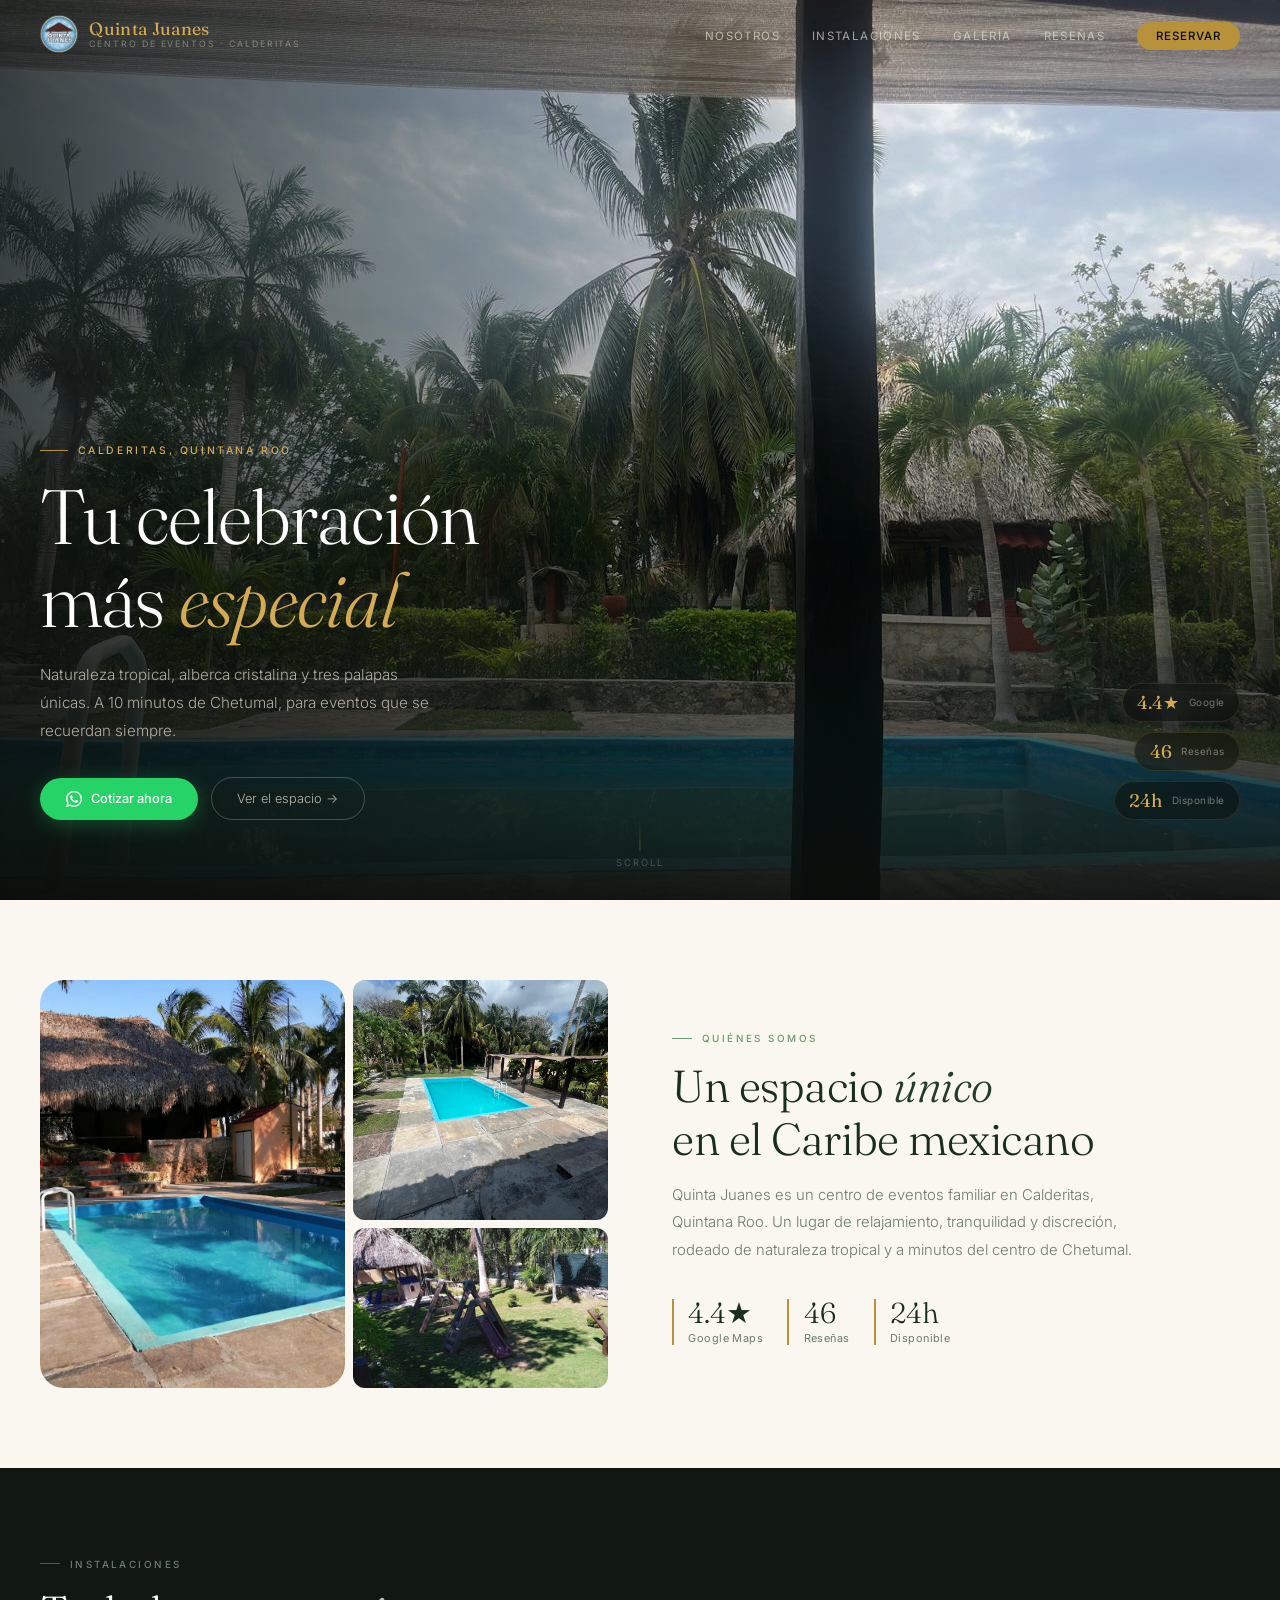
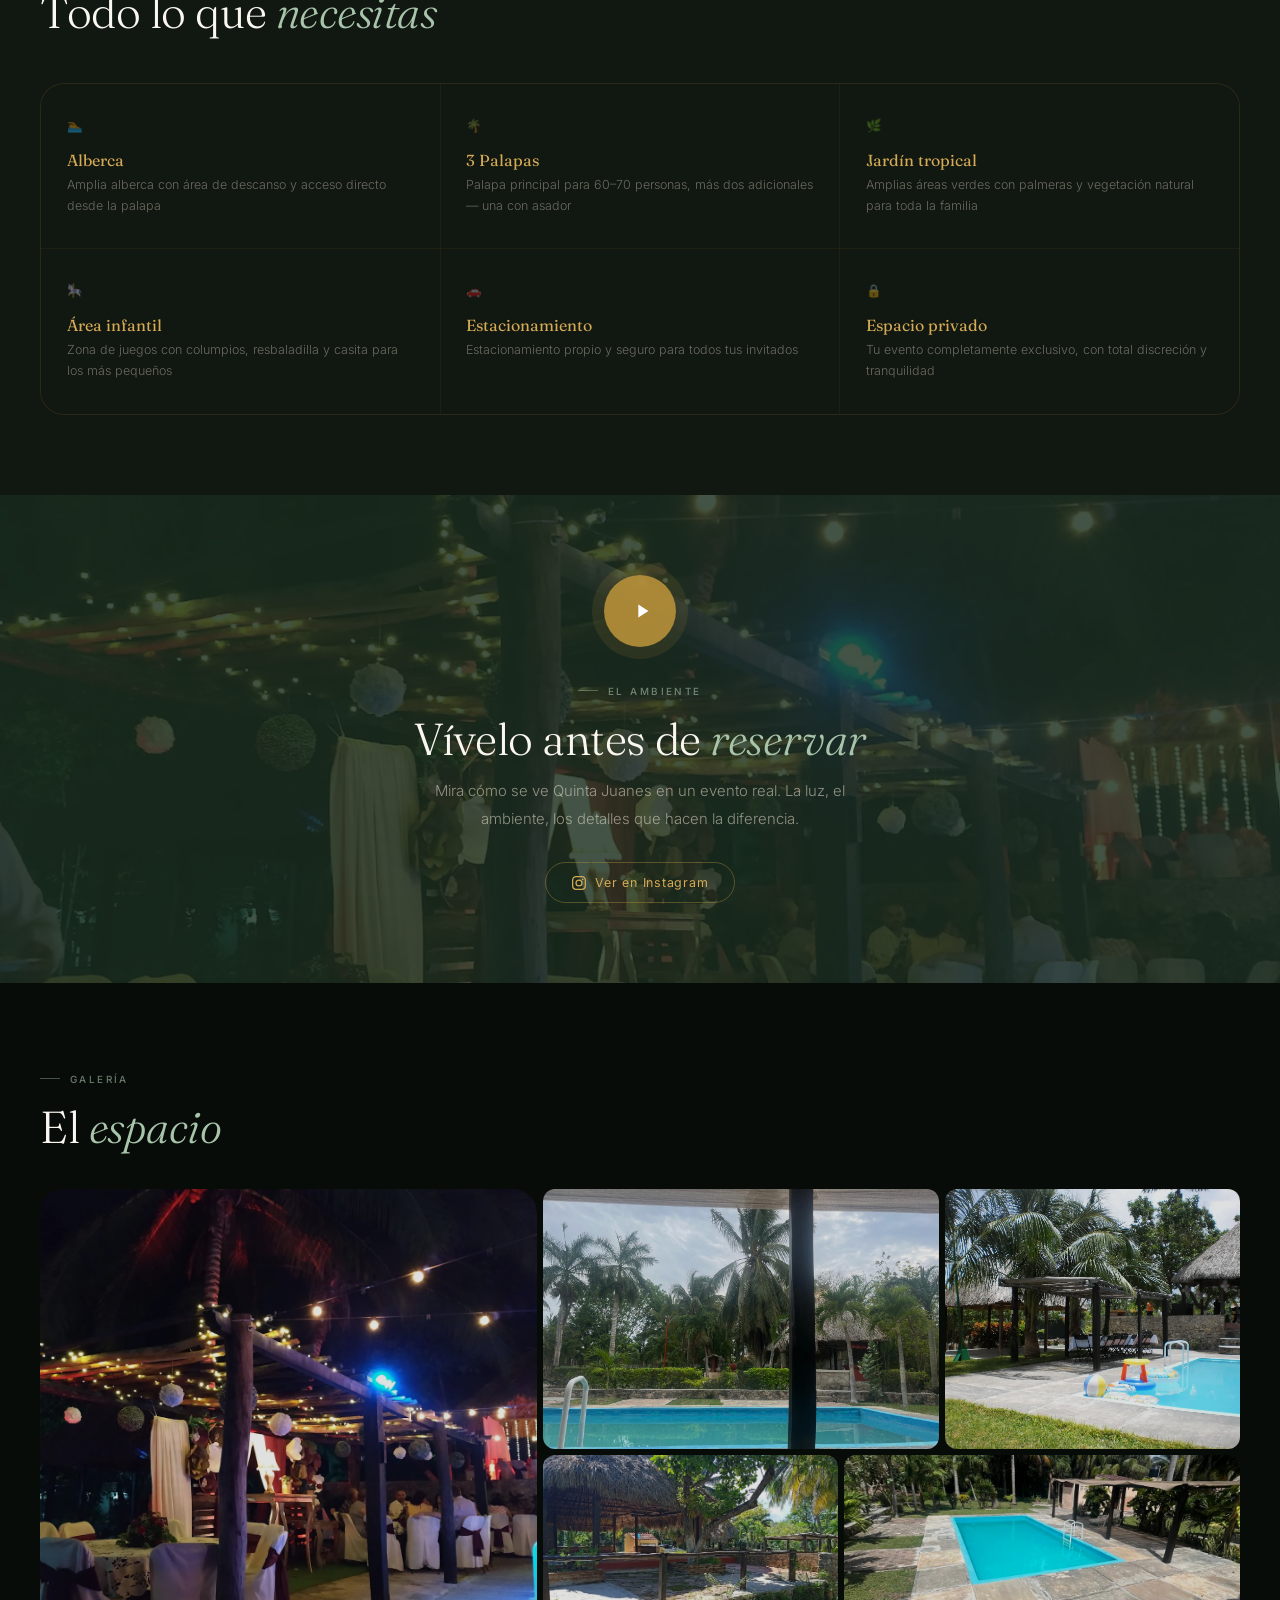
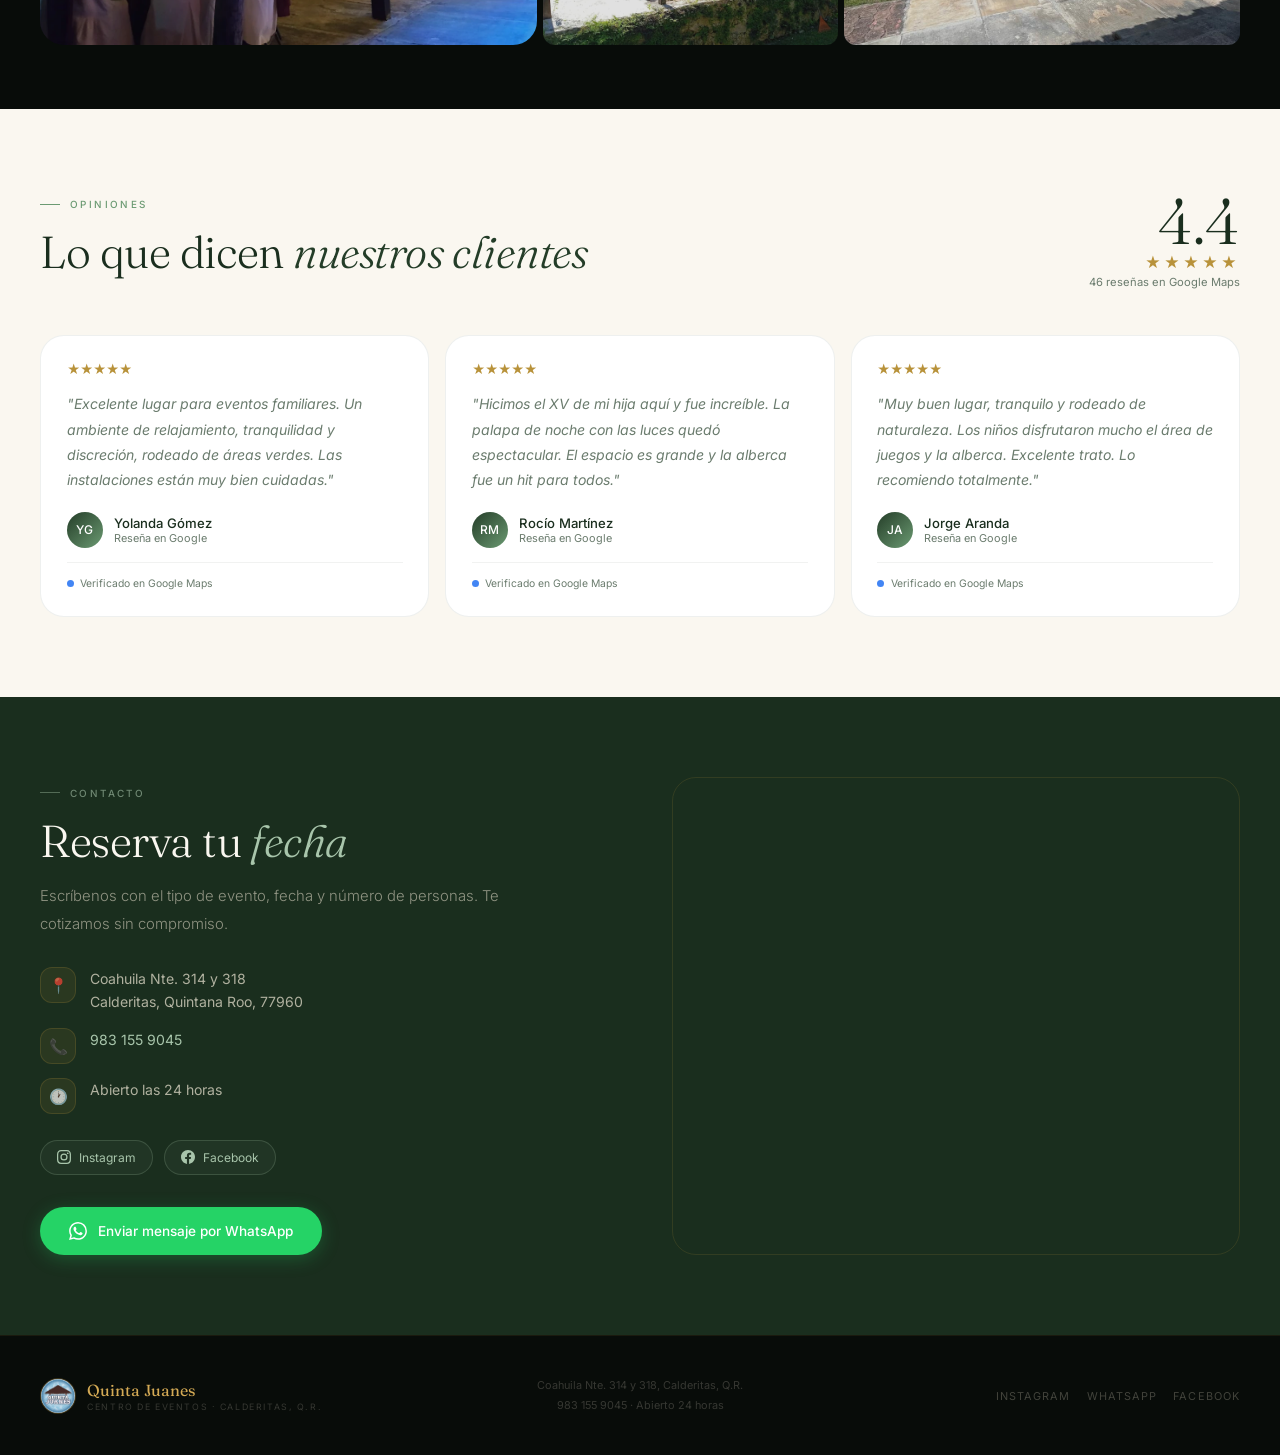
==== commit 47f2182a: "Update index.html" ====
--- a/index.html
+++ b/index.html
@@ -4,518 +4,379 @@
 <meta charset="UTF-8">
 <meta name="viewport" content="width=device-width, initial-scale=1.0">
 <title>Quinta Juanes – Centro de Eventos | Calderitas, Quintana Roo</title>
-<meta name="description" content="El espacio más especial de Calderitas para tus eventos. Alberca, palapa, jardín tropical y estacionamiento propio. XV años, cumpleaños, bodas y reuniones familiares.">
-<meta property="og:title" content="Quinta Juanes – Centro de Eventos">
+<meta name="description" content="El espacio más especial de Calderitas para tus eventos. Alberca, 3 palapas, jardín tropical y estacionamiento. XV años, cumpleaños, bodas y reuniones familiares.">
+<meta name="google-site-verification" content="XfvfirO0Bv-ak1vgAiEMCnYMdFAo1Urhm5_ff7WfzYM" />
+<meta property="og:title" content="Quinta Juanes – Centro de Eventos | Calderitas">
 <meta property="og:description" content="Celebra rodeado de naturaleza tropical en Calderitas, Q.R. Reserva tu fecha hoy.">
+<link rel="icon" type="image/jpeg" href="logo.jpg">
 <link rel="preconnect" href="https://fonts.googleapis.com">
-<link href="https://fonts.googleapis.com/css2?family=Cormorant:ital,wght@0,300;0,400;0,600;1,300;1,400&family=Outfit:wght@300;400;500;600&display=swap" rel="stylesheet">
+<link href="https://fonts.googleapis.com/css2?family=Fraunces:ital,wght@0,300;0,400;1,300;1,400&family=Inter:wght@300;400;500&display=swap" rel="stylesheet">
 <style>
-/* ── TOKENS ── */
 :root {
-  --negro:     #0a0e0b;
-  --selva:     #0f2218;
-  --bosque:    #1a3d2b;
-  --palma:     #2d6644;
-  --musgo:     #4a8a5e;
-  --agua:      #5bbcb0;
-  --agua-claro:#8dd4cc;
-  --arena:     #f2ead8;
-  --crema:     #faf6ee;
-  --dorado:    #c9a84c;
-  --dorado-v:  #e8c96a;
-  --blanco:    #ffffff;
-  --texto:     #111a14;
-  --gris:      #5a6b5f;
-
-  --r-sm: 8px;
-  --r-md: 16px;
-  --r-lg: 28px;
-  --r-xl: 48px;
-}
-
-/* ── RESET ── */
-*, *::before, *::after { margin:0; padding:0; box-sizing:border-box; }
-html { scroll-behavior:smooth; font-size:16px; }
-body { font-family:'Outfit', sans-serif; background:var(--crema); color:var(--texto); overflow-x:hidden; }
-img { display:block; max-width:100%; }
-a { text-decoration:none; color:inherit; }
+  --negro:   #080c09;
+  --carbon:  #111711;
+  --profundo:#1a2e1e;
+  --bosque:  #243d28;
+  --salvia:  #6b9a72;
+  --menta:   #a8c5ab;
+  --arena:   #f0e8d5;
+  --crema:   #faf7f0;
+  --oro:     #b8923a;
+  --oro-v:   #d4aa55;
+  --blanco:  #ffffff;
+  --gris:    #6b7c6e;
+  --r:       12px;
+  --r-lg:    24px;
+  --r-xl:    48px;
+}
+*,*::before,*::after{margin:0;padding:0;box-sizing:border-box;}
+html{scroll-behavior:smooth;}
+body{font-family:'Inter',sans-serif;background:var(--crema);color:var(--carbon);overflow-x:hidden;}
+img{display:block;max-width:100%;height:auto;}
+a{text-decoration:none;color:inherit;}
 
 /* ── NAV ── */
-#nav {
-  position:fixed; top:0; left:0; right:0; z-index:900;
-  height:70px;
-  display:flex; align-items:center; justify-content:space-between;
-  padding:0 3rem;
-  background:rgba(10,14,11,0);
-  transition:background .4s, box-shadow .4s;
-}
-#nav.scrolled {
-  background:rgba(10,14,11,0.96);
-  box-shadow:0 1px 0 rgba(201,168,76,0.15);
+#nav{
+  position:fixed;top:0;left:0;right:0;z-index:900;
+  height:68px;display:flex;align-items:center;justify-content:space-between;
+  padding:0 2.5rem;
+  transition:background .4s,backdrop-filter .4s;
+}
+#nav.scrolled{
+  background:rgba(8,12,9,0.94);
   backdrop-filter:blur(20px);
-}
-.nav-marca {
-  display:flex; align-items:center; gap:.75rem; line-height:1;
-}
-.nav-marca img {
-  width:42px; height:42px; border-radius:50%;
-  object-fit:cover; flex-shrink:0;
-  border:1.5px solid rgba(201,168,76,0.3);
-}
-.nav-marca-top {
-  font-family:'Cormorant', serif;
-  font-size:1.35rem; font-weight:600; letter-spacing:.06em;
-  color:var(--dorado-v);
-}
-.nav-marca-sub {
-  font-size:.6rem; letter-spacing:.22em; text-transform:uppercase;
-  color:rgba(242,234,216,0.45); margin-top:2px;
-}
-.nav-links {
-  display:flex; align-items:center; gap:2.2rem; list-style:none;
-}
-.nav-links a {
-  font-size:.75rem; font-weight:400; letter-spacing:.14em;
-  text-transform:uppercase; color:rgba(242,234,216,0.7);
-  transition:color .2s;
-}
-.nav-links a:hover { color:var(--dorado-v); }
-.nav-reserva {
-  font-size:.72rem !important; font-weight:600 !important;
-  color:var(--selva) !important;
-  background:var(--dorado);
-  padding:.5rem 1.3rem; border-radius:var(--r-xl);
-  letter-spacing:.1em !important;
-  transition:background .2s, transform .15s !important;
-}
-.nav-reserva:hover { background:var(--dorado-v) !important; transform:translateY(-1px); }
-
-/* Hamburguesa */
-.hamburger {
-  display:none; flex-direction:column; gap:5px; cursor:pointer;
-  background:none; border:none; padding:4px;
-}
-.hamburger span {
-  display:block; width:24px; height:2px;
-  background:var(--arena); border-radius:2px;
-  transition:transform .3s, opacity .3s;
-}
-.hamburger.open span:nth-child(1) { transform:translateY(7px) rotate(45deg); }
-.hamburger.open span:nth-child(2) { opacity:0; }
-.hamburger.open span:nth-child(3) { transform:translateY(-7px) rotate(-45deg); }
-
-.nav-mobile {
-  display:none; position:fixed; top:70px; left:0; right:0; bottom:0;
-  background:rgba(10,14,11,0.98); z-index:800;
-  flex-direction:column; align-items:center; justify-content:center; gap:2.5rem;
-}
-.nav-mobile.open { display:flex; }
-.nav-mobile a {
-  font-size:1.6rem; font-family:'Cormorant',serif; font-weight:300;
-  color:var(--arena); letter-spacing:.08em;
-}
-.nav-mobile a:hover { color:var(--dorado-v); }
-.nav-mobile .nav-reserva-m {
-  font-family:'Outfit',sans-serif;
-  font-size:.85rem; font-weight:600; letter-spacing:.15em;
-  text-transform:uppercase; color:var(--selva);
-  background:var(--dorado); padding:.8rem 2rem; border-radius:var(--r-xl);
+  border-bottom:1px solid rgba(184,146,58,0.12);
+}
+.nav-logo{display:flex;align-items:center;gap:.7rem;}
+.nav-logo img{width:38px;height:38px;border-radius:50%;object-fit:cover;border:1.5px solid rgba(184,146,58,0.4);}
+.nav-logo-txt{display:flex;flex-direction:column;line-height:1.1;}
+.nav-logo-nom{font-family:'Fraunces',serif;font-size:1.1rem;font-weight:400;color:var(--oro-v);letter-spacing:.02em;}
+.nav-logo-sub{font-size:.55rem;letter-spacing:.22em;text-transform:uppercase;color:rgba(240,232,213,0.4);margin-top:1px;}
+.nav-links{display:flex;align-items:center;gap:2rem;list-style:none;}
+.nav-links a{font-size:.72rem;font-weight:400;letter-spacing:.12em;text-transform:uppercase;color:rgba(240,232,213,0.65);transition:color .2s;}
+.nav-links a:hover{color:var(--oro-v);}
+.nav-cta{
+  background:var(--oro)!important;color:var(--negro)!important;
+  padding:.45rem 1.2rem;border-radius:var(--r-xl);
+  font-weight:500!important;letter-spacing:.08em!important;
+  transition:background .2s,transform .15s!important;
+}
+.nav-cta:hover{background:var(--oro-v)!important;transform:translateY(-1px);}
+.ham{display:none;flex-direction:column;gap:5px;cursor:pointer;background:none;border:none;padding:4px;}
+.ham span{display:block;width:22px;height:1.5px;background:var(--arena);border-radius:2px;transition:transform .3s,opacity .3s;}
+.ham.open span:nth-child(1){transform:translateY(6.5px) rotate(45deg);}
+.ham.open span:nth-child(2){opacity:0;}
+.ham.open span:nth-child(3){transform:translateY(-6.5px) rotate(-45deg);}
+.mob-menu{
+  display:none;position:fixed;inset:0;z-index:800;
+  background:rgba(8,12,9,0.98);
+  flex-direction:column;align-items:center;justify-content:center;gap:2.2rem;
+}
+.mob-menu.open{display:flex;}
+.mob-menu a{font-family:'Fraunces',serif;font-size:2rem;font-weight:300;color:var(--arena);letter-spacing:.04em;transition:color .2s;}
+.mob-menu a:hover{color:var(--oro-v);}
+.mob-cta{
+  font-family:'Inter',sans-serif!important;font-size:.85rem!important;
+  font-weight:500!important;letter-spacing:.15em!important;text-transform:uppercase;
+  background:var(--oro);color:var(--negro)!important;
+  padding:.85rem 2.2rem;border-radius:var(--r-xl);
 }
 
 /* ── HERO ── */
-#hero {
-  height:100svh; min-height:640px;
-  position:relative; display:flex; align-items:flex-end;
-  padding:0 3rem 5rem;
-  overflow:hidden;
-}
-.hero-foto {
-  position:absolute; inset:0;
+#hero{
+  height:100svh;min-height:600px;
+  position:relative;display:flex;align-items:flex-end;
+  padding:0 2.5rem 5rem;overflow:hidden;
+}
+.hero-img{
+  position:absolute;inset:0;
+  background:url('quinta_vista1.jpg') center/cover no-repeat;
+  animation:zoom 24s ease-in-out infinite alternate;
+}
+@keyframes zoom{from{transform:scale(1.06)}to{transform:scale(1)}}
+.hero-grad{
+  position:absolute;inset:0;
+  background:
+    linear-gradient(to right,rgba(8,12,9,.75) 0%,rgba(8,12,9,.05) 70%),
+    linear-gradient(to top,rgba(8,12,9,.92) 0%,rgba(8,12,9,0) 55%);
+}
+.hero-cont{position:relative;z-index:2;max-width:580px;}
+.hero-label{
+  display:inline-flex;align-items:center;gap:.6rem;
+  font-size:.65rem;font-weight:500;letter-spacing:.25em;text-transform:uppercase;
+  color:var(--oro-v);margin-bottom:1.2rem;
+}
+.hero-label::before{content:'';width:28px;height:1px;background:var(--oro);}
+.hero-h1{
+  font-family:'Fraunces',serif;
+  font-size:clamp(2.8rem,6vw,5rem);
+  font-weight:300;line-height:1.08;letter-spacing:-.01em;
+  color:var(--blanco);margin-bottom:1.2rem;
+}
+.hero-h1 em{font-style:italic;color:var(--oro-v);}
+.hero-p{
+  font-size:.95rem;font-weight:300;line-height:1.85;
+  color:rgba(240,232,213,.7);margin-bottom:2rem;max-width:400px;
+}
+.hero-btns{display:flex;gap:.8rem;flex-wrap:wrap;align-items:center;}
+.btn-wa{
+  display:inline-flex;align-items:center;gap:.6rem;
+  background:#25d366;color:#fff;
+  padding:.8rem 1.6rem;border-radius:var(--r-xl);
+  font-size:.8rem;font-weight:500;
+  box-shadow:0 4px 20px rgba(37,211,102,.3);
+  transition:transform .2s,box-shadow .2s;
+}
+.btn-wa:hover{transform:translateY(-2px);box-shadow:0 8px 28px rgba(37,211,102,.4);}
+.btn-ghost{
+  display:inline-flex;align-items:center;gap:.5rem;
+  border:1px solid rgba(240,232,213,.25);color:rgba(240,232,213,.75);
+  padding:.8rem 1.6rem;border-radius:var(--r-xl);
+  font-size:.8rem;font-weight:300;
+  transition:border-color .2s,color .2s;
+}
+.btn-ghost:hover{border-color:var(--oro);color:var(--oro-v);}
+.hero-stats{
+  position:absolute;right:2.5rem;bottom:5rem;z-index:2;
+  display:flex;flex-direction:column;gap:.6rem;align-items:flex-end;
+}
+.hstat{
+  display:flex;align-items:center;gap:.6rem;
+  background:rgba(8,12,9,.5);border:1px solid rgba(184,146,58,.18);
+  padding:.45rem .9rem;border-radius:var(--r-xl);
+  backdrop-filter:blur(10px);
+}
+.hstat-n{font-family:'Fraunces',serif;font-size:1.15rem;font-weight:400;color:var(--oro-v);}
+.hstat-t{font-size:.62rem;color:rgba(240,232,213,.45);letter-spacing:.05em;}
+.scroll-hint{
+  position:absolute;bottom:2rem;left:50%;transform:translateX(-50%);z-index:2;
+  display:flex;flex-direction:column;align-items:center;gap:.4rem;
+  color:rgba(240,232,213,.25);font-size:.58rem;letter-spacing:.2em;text-transform:uppercase;
+  animation:bob 2.2s ease-in-out infinite;
+}
+.scroll-line{width:1px;height:32px;background:linear-gradient(to bottom,transparent,rgba(184,146,58,.4));}
+@keyframes bob{0%,100%{transform:translateX(-50%) translateY(0)}50%{transform:translateX(-50%) translateY(6px)}}
+
+/* ── SECCIONES ── */
+section{padding:5rem 2.5rem;}
+.label{
+  display:inline-flex;align-items:center;gap:.6rem;
+  font-size:.62rem;font-weight:500;letter-spacing:.25em;text-transform:uppercase;
+  color:var(--salvia);margin-bottom:1rem;
+}
+.label::before{content:'';width:20px;height:1px;background:var(--salvia);}
+.label-claro{color:rgba(168,197,171,.6);}
+.label-claro::before{background:rgba(168,197,171,.4);}
+h2{
+  font-family:'Fraunces',serif;
+  font-size:clamp(1.9rem,3.5vw,2.8rem);
+  font-weight:300;line-height:1.18;letter-spacing:-.01em;
+  color:var(--profundo);margin-bottom:1rem;
+}
+h2 em{font-style:italic;font-weight:300;color:var(--bosque);}
+h2.cl{color:var(--crema);}
+h2.cl em{color:var(--menta);}
+.p{font-size:.93rem;font-weight:300;line-height:1.85;color:var(--gris);max-width:480px;}
+.p-cl{color:rgba(240,232,213,.55);}
+
+/* ── NOSOTROS ── */
+#nosotros{background:var(--crema);display:grid;grid-template-columns:1fr 1fr;gap:4rem;align-items:center;}
+.mosaic{display:grid;grid-template-columns:1.2fr 1fr;grid-template-rows:240px 160px;gap:8px;}
+.mosaic img{width:100%;height:100%;object-fit:cover;border-radius:var(--r);transition:transform .5s;}
+.mosaic img:hover{transform:scale(1.03);}
+.m-tall{grid-row:span 2;border-radius:var(--r-lg)!important;}
+.nums{display:flex;gap:1.5rem;margin-top:2.2rem;flex-wrap:wrap;}
+.num{border-left:2px solid var(--oro);padding-left:.9rem;}
+.num-v{font-family:'Fraunces',serif;font-size:1.8rem;font-weight:300;color:var(--profundo);line-height:1;}
+.num-l{font-size:.68rem;color:var(--gris);margin-top:.2rem;letter-spacing:.04em;}
+
+/* ── INSTALACIONES ── */
+#instalaciones{background:var(--carbon);}
+.inst-grid{
+  display:grid;grid-template-columns:repeat(3,1fr);
+  gap:1px;margin-top:2.8rem;
+  background:rgba(184,146,58,.08);
+  border:1px solid rgba(184,146,58,.08);
+  border-radius:var(--r-lg);overflow:hidden;
+}
+.inst-item{
+  background:var(--carbon);
+  padding:2rem 1.6rem;
+  transition:background .3s;
+}
+.inst-item:hover{background:rgba(36,61,40,.5);}
+.inst-ico{font-size:1.3rem;margin-bottom:.8rem;}
+.inst-item h4{
+  font-family:'Fraunces',serif;font-size:1rem;font-weight:400;
+  color:var(--oro-v);margin-bottom:.35rem;
+}
+.inst-item p{font-size:.78rem;font-weight:300;color:rgba(240,232,213,.4);line-height:1.65;}
+
+/* ── VIDEO CTA ── */
+#video-sec{
+  background:var(--profundo);
+  display:flex;flex-direction:column;align-items:center;justify-content:center;
+  text-align:center;padding:5rem 2.5rem;
+  position:relative;overflow:hidden;
+}
+#video-sec::before{
+  content:'';position:absolute;inset:0;
   background:url('quinta_noche.webp') center/cover no-repeat;
-  animation:zoom 22s ease-in-out infinite alternate;
-}
-@keyframes zoom { from{transform:scale(1.07)} to{transform:scale(1.0)} }
-.hero-overlay {
-  position:absolute; inset:0;
-  background:
-    linear-gradient(to right, rgba(10,14,11,0.7) 0%, rgba(10,14,11,0.1) 100%),
-    linear-gradient(to top, rgba(10,14,11,0.9) 0%, rgba(10,14,11,0.0) 55%);
-}
-.hero-contenido {
-  position:relative; z-index:2;
-  max-width:620px;
-}
-.hero-etiqueta {
-  display:inline-flex; align-items:center; gap:.6rem;
-  border:1px solid rgba(201,168,76,0.4); color:var(--dorado-v);
-  padding:.35rem 1rem; border-radius:var(--r-xl);
-  font-size:.65rem; font-weight:500; letter-spacing:.22em; text-transform:uppercase;
-  margin-bottom:1.4rem;
-}
-.hero-etiqueta::before {
-  content:''; width:6px; height:6px; border-radius:50%;
-  background:var(--dorado); animation:pulso 2s ease-in-out infinite;
-}
-@keyframes pulso { 0%,100%{opacity:1;transform:scale(1)} 50%{opacity:.4;transform:scale(1.4)} }
-.hero-h1 {
-  font-family:'Cormorant', serif;
-  font-size:clamp(3rem,7vw,5.8rem);
-  font-weight:300; line-height:1.05; letter-spacing:-.01em;
-  color:var(--blanco); margin-bottom:1.4rem;
-}
-.hero-h1 em { font-style:italic; color:var(--dorado-v); font-weight:300; }
-.hero-desc {
-  font-size:1rem; font-weight:300; line-height:1.8;
-  color:rgba(242,234,216,0.72); margin-bottom:2.2rem; max-width:440px;
-}
-.hero-acciones { display:flex; gap:.9rem; flex-wrap:wrap; align-items:center; }
-.btn-wa {
-  display:inline-flex; align-items:center; gap:.7rem;
-  background:#25d366; color:#fff;
-  padding:.85rem 1.7rem; border-radius:var(--r-xl);
-  font-size:.82rem; font-weight:600; letter-spacing:.04em;
-  box-shadow:0 4px 20px rgba(37,211,102,0.35);
-  transition:transform .2s, box-shadow .2s;
-}
-.btn-wa:hover { transform:translateY(-2px); box-shadow:0 8px 30px rgba(37,211,102,0.45); }
-.btn-galeria {
-  display:inline-flex; align-items:center; gap:.6rem;
-  border:1px solid rgba(242,234,216,0.3); color:rgba(242,234,216,0.8);
-  padding:.85rem 1.7rem; border-radius:var(--r-xl);
-  font-size:.82rem; font-weight:400;
-  transition:border-color .2s, color .2s;
-}
-.btn-galeria:hover { border-color:var(--dorado); color:var(--dorado-v); }
-.hero-stats {
-  position:absolute; right:3rem; bottom:5rem; z-index:2;
-  display:flex; flex-direction:column; gap:.8rem; align-items:flex-end;
-}
-.hero-stat {
-  display:flex; align-items:center; gap:.7rem;
-  background:rgba(10,14,11,0.55); border:1px solid rgba(201,168,76,0.2);
-  padding:.5rem 1rem; border-radius:var(--r-xl);
-  backdrop-filter:blur(8px);
-}
-.hero-stat-num {
-  font-family:'Cormorant',serif; font-size:1.3rem; font-weight:600;
-  color:var(--dorado-v);
-}
-.hero-stat-txt { font-size:.68rem; color:rgba(242,234,216,0.55); letter-spacing:.05em; }
-.scroll-ind {
-  position:absolute; bottom:2.2rem; left:50%; transform:translateX(-50%);
-  z-index:2; display:flex; flex-direction:column; align-items:center; gap:.5rem;
-  color:rgba(242,234,216,0.3); font-size:.6rem; letter-spacing:.2em; text-transform:uppercase;
-  animation:bajar 2s ease-in-out infinite;
-}
-@keyframes bajar { 0%,100%{transform:translateX(-50%) translateY(0)} 50%{transform:translateX(-50%) translateY(6px)} }
-.scroll-linea { width:1px; height:36px; background:linear-gradient(to bottom,transparent,rgba(201,168,76,0.5)); }
-
-/* ── CINTA ── */
-.cinta {
-  background:var(--selva);
-  border-top:1px solid rgba(201,168,76,0.15);
-  border-bottom:1px solid rgba(201,168,76,0.15);
-  padding:.9rem 0; overflow:hidden; white-space:nowrap;
-}
-.cinta-inner {
-  display:inline-flex; gap:0;
-  animation:cinta 28s linear infinite;
-}
-@keyframes cinta { from{transform:translateX(0)} to{transform:translateX(-50%)} }
-.cinta-item {
-  display:inline-flex; align-items:center; gap:1rem;
-  padding:0 2.5rem;
-  font-size:.68rem; letter-spacing:.2em; text-transform:uppercase;
-  color:rgba(242,234,216,0.45);
-}
-.cinta-sep { color:var(--dorado); opacity:.5; font-size:.8rem; }
-
-section { padding:5rem 3rem; }
-.chip {
-  display:inline-flex; align-items:center; gap:.5rem;
-  border:1px solid rgba(45,102,68,0.3); color:var(--palma);
-  background:rgba(45,102,68,0.07);
-  padding:.28rem .9rem; border-radius:var(--r-xl);
-  font-size:.65rem; font-weight:600; letter-spacing:.2em; text-transform:uppercase;
-  margin-bottom:1.1rem;
-}
-.chip-claro {
-  border-color:rgba(139,212,204,0.3); color:var(--agua-claro);
-  background:rgba(91,188,176,0.1);
-}
-h2 {
-  font-family:'Cormorant', serif;
-  font-size:clamp(2rem,4vw,3.2rem);
-  font-weight:400; line-height:1.15; letter-spacing:-.01em;
-  color:var(--selva); margin-bottom:1.1rem;
-}
-h2 em { font-style:italic; font-weight:300; color:var(--palma); }
-h2.claro { color:var(--crema); }
-h2.claro em { color:var(--agua-claro); }
-.p-base {
-  font-size:.97rem; font-weight:300; line-height:1.85;
-  color:var(--gris); max-width:500px;
-}
-.p-claro { color:rgba(242,234,216,0.6); }
-
-/* ── NOSOTROS ── */
-#nosotros {
-  background:var(--crema);
-  display:grid; grid-template-columns:1fr 1fr; gap:5rem; align-items:center;
-}
-.fotos-mosaic {
-  display:grid;
-  grid-template-columns:1.3fr 1fr;
-  grid-template-rows:260px 180px;
-  gap:10px;
-}
-.fotos-mosaic img {
-  width:100%; height:100%; object-fit:cover;
-  border-radius:var(--r-md); transition:transform .5s;
-}
-.fotos-mosaic img:hover { transform:scale(1.03); }
-.foto-tall { grid-row:span 2; border-radius:var(--r-lg) !important; }
-.nums {
-  display:flex; gap:1.5rem; margin-top:2.8rem; flex-wrap:wrap;
-}
-.num-bloque {
-  border-left:2px solid var(--dorado); padding-left:1rem;
-}
-.num-val {
-  font-family:'Cormorant',serif; font-size:2rem; font-weight:600;
-  color:var(--selva); line-height:1;
-}
-.num-lbl { font-size:.7rem; color:var(--gris); margin-top:.25rem; letter-spacing:.05em; }
-
-/* ── AMENIDADES ── */
-#amenidades {
-  background:var(--selva);
-  position:relative; overflow:hidden;
-}
-#amenidades::before {
-  content:'';
-  position:absolute; top:-100px; right:-100px;
-  width:500px; height:500px; border-radius:50%;
-  background:radial-gradient(circle, rgba(91,188,176,0.07) 0%, transparent 65%);
-  pointer-events:none;
-}
-.amenidades-grid {
-  display:grid; grid-template-columns:repeat(2,1fr);
-  gap:1.5rem; margin-top:3rem;
-}
-.amenidad {
-  background:rgba(255,255,255,0.04);
-  border:1px solid rgba(201,168,76,0.1);
-  border-radius:var(--r-md); padding:1.8rem;
-  transition:background .3s, border-color .3s;
-}
-.amenidad:hover { background:rgba(45,102,68,0.3); border-color:rgba(201,168,76,0.25); }
-.amenidad-ico { font-size:1.4rem; margin-bottom:.7rem; }
-.amenidad h4 {
-  font-family:'Cormorant',serif; font-size:1.05rem; font-weight:400;
-  color:var(--dorado-v); margin-bottom:.3rem;
-}
-.amenidad p { font-size:.8rem; font-weight:300; color:rgba(242,234,216,0.5); line-height:1.6; }
-
-/* ── EVENTOS ── */
-#eventos { background:var(--crema); }
-.eventos-grid {
-  display:grid; grid-template-columns:repeat(auto-fit,minmax(240px,1fr));
-  gap:1rem; margin-top:2.5rem;
-}
-.evento-card {
-  position:relative; border-radius:var(--r-lg); overflow:hidden;
-  height:280px; cursor:default;
-}
-.evento-card img {
-  width:100%; height:100%; object-fit:cover;
-  transition:transform .6s;
-  filter:brightness(.75);
-}
-.evento-card:hover img { transform:scale(1.06); filter:brightness(.9); }
-.evento-overlay {
-  position:absolute; inset:0;
-  background:linear-gradient(to top, rgba(10,14,11,0.9) 0%, rgba(10,14,11,0.1) 60%);
-  display:flex; flex-direction:column; justify-content:flex-end;
-  padding:1.8rem;
-}
-.evento-ico { font-size:1.5rem; margin-bottom:.5rem; }
-.evento-card h3 {
-  font-family:'Cormorant',serif; font-size:1.4rem; font-weight:400;
-  color:var(--crema); margin-bottom:.3rem;
-}
-.evento-card p { font-size:.78rem; color:rgba(242,234,216,0.6); line-height:1.6; }
+  opacity:.18;
+}
+.video-cont{position:relative;z-index:2;max-width:520px;}
+.play-btn{
+  width:72px;height:72px;border-radius:50%;
+  background:rgba(184,146,58,.9);border:none;cursor:pointer;
+  display:flex;align-items:center;justify-content:center;
+  margin:0 auto 1.8rem;
+  transition:transform .2s,background .2s;
+  box-shadow:0 0 0 12px rgba(184,146,58,.12);
+}
+.play-btn:hover{transform:scale(1.08);background:var(--oro-v);}
+.play-btn svg{margin-left:4px;}
+#video-sec h2{color:var(--crema);margin-bottom:.8rem;}
+#video-sec .p{color:rgba(240,232,213,.55);margin:0 auto 1.8rem;}
+.btn-reel{
+  display:inline-flex;align-items:center;gap:.6rem;
+  border:1px solid rgba(184,146,58,.4);color:var(--oro-v);
+  padding:.75rem 1.6rem;border-radius:var(--r-xl);
+  font-size:.78rem;font-weight:400;letter-spacing:.06em;
+  transition:background .2s,border-color .2s;
+}
+.btn-reel:hover{background:rgba(184,146,58,.1);border-color:var(--oro-v);}
 
 /* ── GALERÍA ── */
-#galeria { background:var(--negro); padding-bottom:5rem; }
-#galeria h2 { color:var(--crema); }
-.galeria-grid {
-  margin-top:2.5rem;
+#galeria{background:var(--negro);padding-bottom:4rem;}
+.gal-grid{
+  margin-top:2.2rem;
   display:grid;
   grid-template-columns:repeat(12,1fr);
-  grid-template-rows:280px 200px;
-  gap:8px;
-}
-.galeria-grid img {
-  width:100%; height:100%; object-fit:cover;
-  transition:transform .5s, filter .4s;
-  filter:brightness(.85) saturate(1.1);
-  cursor:zoom-in;
-}
-.galeria-grid img:hover { transform:scale(1.04); filter:brightness(1) saturate(1.2); }
-.g1 { grid-column:span 5; grid-row:span 2; border-radius:var(--r-lg) 0 0 var(--r-lg); }
-.g2 { grid-column:span 4; border-radius:0 var(--r-lg) 0 0; }
-.g3 { grid-column:span 3; border-radius:0 0 0 0; }
-.g4 { grid-column:span 4; border-radius:0 0 0 0; }
-.g5 { grid-column:span 3; border-radius:0 var(--r-lg) var(--r-lg) 0; }
+  grid-template-rows:260px 190px;
+  gap:6px;
+}
+.gal-grid img{
+  width:100%;height:100%;object-fit:cover;
+  border-radius:var(--r);
+  filter:brightness(.88) saturate(1.05);
+  transition:transform .5s,filter .4s;cursor:zoom-in;
+}
+.gal-grid img:hover{transform:scale(1.03);filter:brightness(1) saturate(1.1);}
+.g1{grid-column:span 5;grid-row:span 2;border-radius:var(--r-lg)!important;}
+.g2{grid-column:span 4;}
+.g3{grid-column:span 3;}
+.g4{grid-column:span 3;}
+.g5{grid-column:span 4;}
+.g6{grid-column:span 5;border-radius:0 0 var(--r-lg) 0!important;}
 
 /* Lightbox */
-.lightbox {
-  display:none; position:fixed; inset:0; z-index:999;
-  background:rgba(0,0,0,0.95); align-items:center; justify-content:center;
-}
-.lightbox.open { display:flex; }
-.lightbox img { max-width:90vw; max-height:90vh; object-fit:contain; border-radius:var(--r-md); }
-.lightbox-close {
-  position:absolute; top:1.5rem; right:1.5rem;
-  background:none; border:1px solid rgba(255,255,255,0.2);
-  color:#fff; width:40px; height:40px; border-radius:50%;
-  font-size:1.2rem; cursor:pointer; display:flex; align-items:center; justify-content:center;
-}
+.lb{display:none;position:fixed;inset:0;z-index:999;background:rgba(0,0,0,.95);align-items:center;justify-content:center;}
+.lb.open{display:flex;}
+.lb img{max-width:90vw;max-height:90vh;object-fit:contain;border-radius:var(--r);}
+.lb-x{position:absolute;top:1.2rem;right:1.2rem;background:none;border:1px solid rgba(255,255,255,.2);color:#fff;width:38px;height:38px;border-radius:50%;font-size:1.1rem;cursor:pointer;display:flex;align-items:center;justify-content:center;}
 
 /* ── RESEÑAS ── */
-#resenas { background:var(--crema); }
-.resenas-top {
-  display:flex; justify-content:space-between; align-items:flex-start;
-  gap:2rem; flex-wrap:wrap; margin-bottom:3rem;
-}
-.rating-vis {
-  display:flex; align-items:baseline; gap:.6rem;
-}
-.rating-num {
-  font-family:'Cormorant',serif; font-size:4.5rem; font-weight:300;
-  color:var(--selva); line-height:1;
-}
-.rating-dets { display:flex; flex-direction:column; justify-content:flex-end; padding-bottom:.4rem; }
-.rating-stars { color:var(--dorado); font-size:1rem; letter-spacing:3px; }
-.rating-base { font-size:.72rem; color:var(--gris); margin-top:.2rem; }
-.resenas-grid {
-  display:grid; grid-template-columns:repeat(auto-fit,minmax(280px,1fr));
-  gap:1rem;
-}
-.resena {
-  background:var(--blanco); padding:1.8rem;
-  border-radius:var(--r-lg); border:1px solid rgba(26,61,43,0.08);
+#resenas{background:var(--crema);}
+.res-top{display:flex;justify-content:space-between;align-items:flex-start;gap:2rem;flex-wrap:wrap;margin-bottom:2.5rem;}
+.rating-bloque{text-align:right;}
+.rating-n{font-family:'Fraunces',serif;font-size:4rem;font-weight:300;color:var(--profundo);line-height:1;}
+.rating-s{color:var(--oro);font-size:.95rem;letter-spacing:3px;}
+.rating-b{font-size:.7rem;color:var(--gris);margin-top:.2rem;}
+.res-grid{display:grid;grid-template-columns:repeat(auto-fit,minmax(260px,1fr));gap:1rem;}
+.res-card{
+  background:var(--blanco);padding:1.6rem;
+  border-radius:var(--r-lg);border:1px solid rgba(26,46,30,.07);
   transition:box-shadow .3s;
 }
-.resena:hover { box-shadow:0 8px 32px rgba(26,61,43,0.1); }
-.resena-stars { color:var(--dorado); font-size:.85rem; margin-bottom:1rem; }
-.resena-txt {
-  font-size:.9rem; line-height:1.8; color:var(--gris);
-  margin-bottom:1.4rem; font-style:italic;
-}
-.resena-autor { display:flex; align-items:center; gap:.8rem; }
-.autor-av {
-  width:38px; height:38px; border-radius:50%; flex-shrink:0;
-  background:linear-gradient(135deg, var(--bosque), var(--agua));
-  display:flex; align-items:center; justify-content:center;
-  color:#fff; font-size:.8rem; font-weight:600;
-}
-.autor-nom { font-size:.85rem; font-weight:500; color:var(--selva); }
-.autor-fecha { font-size:.72rem; color:var(--gris); margin-top:1px; }
-.resena-google {
-  display:flex; align-items:center; gap:.4rem;
-  margin-top:1rem; padding-top:1rem;
-  border-top:1px solid rgba(26,61,43,0.07);
-  font-size:.68rem; color:var(--gris); letter-spacing:.05em;
-}
-.google-dot { width:8px; height:8px; border-radius:50%; background:#4285f4; }
+.res-card:hover{box-shadow:0 6px 24px rgba(26,46,30,.08);}
+.res-stars{color:var(--oro);font-size:.8rem;margin-bottom:.9rem;}
+.res-txt{font-size:.88rem;line-height:1.8;color:var(--gris);margin-bottom:1.2rem;font-style:italic;}
+.res-autor{display:flex;align-items:center;gap:.7rem;}
+.res-av{width:36px;height:36px;border-radius:50%;flex-shrink:0;background:linear-gradient(135deg,var(--bosque),var(--salvia));display:flex;align-items:center;justify-content:center;color:#fff;font-size:.75rem;font-weight:500;}
+.res-nom{font-size:.82rem;font-weight:500;color:var(--profundo);}
+.res-fecha{font-size:.68rem;color:var(--gris);}
+.res-badge{display:flex;align-items:center;gap:.4rem;margin-top:.9rem;padding-top:.9rem;border-top:1px solid rgba(26,46,30,.06);font-size:.65rem;color:var(--gris);}
+.g-dot{width:7px;height:7px;border-radius:50%;background:#4285f4;flex-shrink:0;}
 
 /* ── CONTACTO ── */
-#contacto {
-  background:var(--bosque);
-  display:grid; grid-template-columns:1fr 1fr; gap:5rem; align-items:start;
-}
-#contacto .chip-claro { border-color:rgba(139,212,204,0.3); color:var(--agua-claro); }
-.info-items { display:flex; flex-direction:column; gap:1.1rem; margin-top:2rem; }
-.info-item {
-  display:flex; align-items:flex-start; gap:1rem;
-  font-size:.9rem; line-height:1.65; color:rgba(242,234,216,0.75);
-}
-.info-item-ico {
-  width:38px; height:38px; flex-shrink:0; border-radius:var(--r-sm);
-  border:1px solid rgba(91,188,176,0.25);
-  display:flex; align-items:center; justify-content:center;
-  font-size:1rem; background:rgba(91,188,176,0.08);
-}
-.info-item a { color:var(--agua-claro); }
-.info-item a:hover { text-decoration:underline; }
-.btn-wa-grande {
-  display:inline-flex; align-items:center; gap:.8rem;
-  background:#25d366; color:#fff;
-  padding:1rem 2rem; border-radius:var(--r-xl);
-  font-size:.88rem; font-weight:600;
-  box-shadow:0 4px 20px rgba(37,211,102,0.3);
-  margin-top:2.2rem;
-  transition:transform .2s, box-shadow .2s;
-}
-.btn-wa-grande:hover { transform:translateY(-2px); box-shadow:0 8px 28px rgba(37,211,102,0.42); }
-.mapa {
-  border-radius:var(--r-lg); overflow:hidden;
-  border:1px solid rgba(91,188,176,0.2);
-  height:100%; min-height:400px;
-}
-.mapa iframe { width:100%; height:100%; border:none; }
+#contacto{
+  background:var(--profundo);
+  display:grid;grid-template-columns:1fr 1fr;gap:4rem;align-items:start;
+}
+.info-list{display:flex;flex-direction:column;gap:.9rem;margin-top:1.8rem;}
+.info-row{display:flex;align-items:flex-start;gap:.9rem;font-size:.88rem;line-height:1.65;color:rgba(240,232,213,.7);}
+.info-ico{width:36px;height:36px;flex-shrink:0;border-radius:var(--r);background:rgba(184,146,58,.1);border:1px solid rgba(184,146,58,.2);display:flex;align-items:center;justify-content:center;font-size:.95rem;}
+.info-row a{color:var(--menta);}
+.info-row a:hover{text-decoration:underline;}
+.redes-row{display:flex;gap:.7rem;flex-wrap:wrap;margin-top:1.6rem;}
+.red-btn{
+  display:inline-flex;align-items:center;gap:.5rem;
+  border:1px solid rgba(168,197,171,.2);color:var(--menta);
+  padding:.55rem 1rem;border-radius:var(--r-xl);
+  font-size:.75rem;background:rgba(168,197,171,.05);
+  transition:background .2s,border-color .2s;
+}
+.red-btn:hover{background:rgba(168,197,171,.1);border-color:rgba(168,197,171,.4);}
+.btn-wa-g{
+  display:inline-flex;align-items:center;gap:.7rem;
+  background:#25d366;color:#fff;
+  padding:.95rem 1.8rem;border-radius:var(--r-xl);
+  font-size:.85rem;font-weight:500;
+  box-shadow:0 4px 18px rgba(37,211,102,.25);
+  margin-top:2rem;
+  transition:transform .2s,box-shadow .2s;
+}
+.btn-wa-g:hover{transform:translateY(-2px);box-shadow:0 8px 26px rgba(37,211,102,.38);}
+.mapa-box{border-radius:var(--r-lg);overflow:hidden;border:1px solid rgba(184,146,58,.15);height:100%;min-height:380px;}
+.mapa-box iframe{width:100%;height:100%;border:none;}
 
 /* ── FOOTER ── */
-footer {
-  background:var(--negro);
-  border-top:1px solid rgba(201,168,76,0.12);
-  padding:3rem;
-  display:grid; grid-template-columns:1fr auto 1fr;
-  align-items:center; gap:2rem;
-}
-.footer-marca {
-  font-family:'Cormorant',serif; font-size:1.1rem; font-weight:600;
-  color:var(--dorado-v); letter-spacing:.06em;
-}
-.footer-marca span { display:block; font-family:'Outfit',sans-serif; font-size:.6rem; font-weight:300; color:rgba(242,234,216,0.25); letter-spacing:.2em; text-transform:uppercase; margin-top:3px; }
-.footer-copy { font-size:.68rem; color:rgba(242,234,216,0.22); text-align:center; line-height:1.7; }
-.footer-redes { display:flex; justify-content:flex-end; gap:1.2rem; }
-.footer-redes a { font-size:.7rem; letter-spacing:.12em; text-transform:uppercase; color:rgba(242,234,216,0.3); transition:color .2s; }
-.footer-redes a:hover { color:var(--dorado-v); }
+footer{
+  background:var(--negro);border-top:1px solid rgba(184,146,58,.1);
+  padding:2.5rem;
+  display:grid;grid-template-columns:1fr auto 1fr;align-items:center;gap:2rem;
+}
+.f-marca{display:flex;align-items:center;gap:.7rem;}
+.f-marca img{width:36px;height:36px;border-radius:50%;object-fit:cover;border:1px solid rgba(184,146,58,.3);}
+.f-nom{font-family:'Fraunces',serif;font-size:1rem;font-weight:400;color:var(--oro-v);}
+.f-sub{font-size:.55rem;letter-spacing:.18em;text-transform:uppercase;color:rgba(240,232,213,.2);margin-top:1px;}
+.f-copy{font-size:.68rem;color:rgba(240,232,213,.2);text-align:center;line-height:1.8;}
+.f-redes{display:flex;justify-content:flex-end;gap:1rem;}
+.f-redes a{font-size:.68rem;letter-spacing:.1em;text-transform:uppercase;color:rgba(240,232,213,.25);transition:color .2s;}
+.f-redes a:hover{color:var(--oro-v);}
 
 /* ── REVEAL ── */
-.rev { opacity:0; transform:translateY(24px); transition:opacity .7s ease, transform .7s ease; }
-.rev.in { opacity:1; transform:none; }
-.rev-d1 { transition-delay:.1s; }
-.rev-d2 { transition-delay:.2s; }
-.rev-d3 { transition-delay:.3s; }
+.rev{opacity:0;transform:translateY(22px);transition:opacity .65s ease,transform .65s ease;}
+.rev.in{opacity:1;transform:none;}
+.d1{transition-delay:.1s;}.d2{transition-delay:.2s;}.d3{transition-delay:.3s;}
 
 /* ── RESPONSIVE ── */
-@media(max-width:900px) {
-  #nav { padding:0 1.4rem; }
-  .nav-links { display:none; }
-  .hamburger { display:flex; }
-  section { padding:4rem 1.4rem; }
-  #hero { padding:0 1.4rem 4rem; }
-  .hero-stats { display:none; }
-  .hero-h1 { font-size:clamp(2.6rem,9vw,4rem); }
-  #nosotros, #contacto { grid-template-columns:1fr; gap:2rem; }
-  .fotos-mosaic { grid-template-rows:180px 140px; }
-  .galeria-grid { grid-template-columns:1fr 1fr; grid-template-rows:auto; }
-  .g1,.g2,.g3,.g4,.g5 { grid-column:span 1; height:180px; border-radius:var(--r-md) !important; }
-  .g1 { grid-row:span 1; }
-  .mapa { min-height:280px; }
-  footer { grid-template-columns:1fr; text-align:center; }
-  .footer-redes { justify-content:center; }
-  .resenas-top { flex-direction:column; }
-  .amenidades-grid { grid-template-columns:1fr 1fr; }
-}
-@media(max-width:500px) {
-  .hero-acciones { flex-direction:column; align-items:stretch; }
-  .btn-wa, .btn-galeria { justify-content:center; }
-  .amenidades-grid { grid-template-columns:1fr; }
+@media(max-width:900px){
+  #nav{padding:0 1.2rem;}
+  .nav-links{display:none;}
+  .ham{display:flex;}
+  section{padding:4rem 1.2rem;}
+  #hero{padding:0 1.2rem 4rem;}
+  .hero-h1{font-size:clamp(2.4rem,8vw,3.5rem);}
+  .hero-stats{display:none;}
+  #nosotros,#contacto{grid-template-columns:1fr;gap:2rem;}
+  .mosaic{grid-template-rows:170px 130px;}
+  .inst-grid{grid-template-columns:1fr 1fr;}
+  .gal-grid{grid-template-columns:1fr 1fr;grid-template-rows:auto;}
+  .g1,.g2,.g3,.g4,.g5,.g6{grid-column:span 1;height:170px;border-radius:var(--r)!important;}
+  .g1{grid-row:span 1;}
+  .mapa-box{min-height:260px;}
+  footer{grid-template-columns:1fr;text-align:center;}
+  .f-redes{justify-content:center;}
+  .f-marca{justify-content:center;}
+  .res-top{flex-direction:column;}
+  .rating-bloque{text-align:left;}
+}
+@media(max-width:500px){
+  .hero-btns{flex-direction:column;align-items:stretch;}
+  .btn-wa,.btn-ghost{justify-content:center;}
+  .inst-grid{grid-template-columns:1fr;}
+  .gal-grid{grid-template-columns:1fr 1fr;}
 }
 </style>
 </head>
@@ -523,287 +384,188 @@
 
 <!-- NAV -->
 <nav id="nav">
-  <a href="#hero" class="nav-marca">
+  <a href="#hero" class="nav-logo">
     <img src="logo.jpg" alt="Quinta Juanes">
-    <div>
-      <span class="nav-marca-top">Quinta Juanes</span>
-      <span class="nav-marca-sub">Centro de Eventos · Calderitas</span>
+    <div class="nav-logo-txt">
+      <span class="nav-logo-nom">Quinta Juanes</span>
+      <span class="nav-logo-sub">Centro de Eventos · Calderitas</span>
     </div>
   </a>
   <ul class="nav-links">
     <li><a href="#nosotros">Nosotros</a></li>
-    <li><a href="#amenidades">Instalaciones</a></li>
-    <li><a href="#eventos">Eventos</a></li>
+    <li><a href="#instalaciones">Instalaciones</a></li>
     <li><a href="#galeria">Galería</a></li>
     <li><a href="#resenas">Reseñas</a></li>
-    <li><a href="#contacto" class="nav-reserva">Reservar</a></li>
+    <li><a href="#contacto" class="nav-cta">Reservar</a></li>
   </ul>
-  <button class="hamburger" id="hamburger" aria-label="Menú">
-    <span></span><span></span><span></span>
-  </button>
+  <button class="ham" id="ham" aria-label="Menú"><span></span><span></span><span></span></button>
 </nav>
 
-<!-- MENÚ MÓVIL -->
-<div class="nav-mobile" id="navMobile">
-  <a href="#nosotros" class="nav-m-link">Nosotros</a>
-  <a href="#amenidades" class="nav-m-link">Instalaciones</a>
-  <a href="#eventos" class="nav-m-link">Eventos</a>
-  <a href="#galeria" class="nav-m-link">Galería</a>
-  <a href="#resenas" class="nav-m-link">Reseñas</a>
-  <a href="#contacto" class="nav-reserva-m">Reservar ahora</a>
+<!-- MÓVIL MENÚ -->
+<div class="mob-menu" id="mobMenu">
+  <a href="#nosotros">Nosotros</a>
+  <a href="#instalaciones">Instalaciones</a>
+  <a href="#galeria">Galería</a>
+  <a href="#resenas">Reseñas</a>
+  <a href="#contacto" class="mob-cta">Reservar ahora</a>
 </div>
 
 <!-- HERO -->
 <section id="hero">
-  <div class="hero-foto"></div>
-  <div class="hero-overlay"></div>
-  <div class="hero-contenido">
-    <p class="hero-etiqueta">Calderitas, Quintana Roo</p>
-    <h1 class="hero-h1">
-      Tu celebración<br>más <em>memorable</em>
-    </h1>
-    <p class="hero-desc">Un espacio tropical único rodeado de palmeras, alberca y naturaleza. A 10 minutos de Chetumal, para eventos que se recuerdan toda la vida.</p>
-    <div class="hero-acciones">
+  <div class="hero-img"></div>
+  <div class="hero-grad"></div>
+  <div class="hero-cont">
+    <p class="hero-label">Calderitas, Quintana Roo</p>
+    <h1 class="hero-h1">Tu celebración<br>más <em>especial</em></h1>
+    <p class="hero-p">Naturaleza tropical, alberca cristalina y tres palapas únicas. A 10 minutos de Chetumal, para eventos que se recuerdan siempre.</p>
+    <div class="hero-btns">
       <a href="https://wa.me/529831559045?text=Hola!%20Vi%20la%20página%20de%20Quinta%20Juanes%20y%20me%20gustaría%20cotizar%20un%20evento%20🌴%0A%0ATipo:%20%0AFecha:%20%0APersonas:" target="_blank" class="btn-wa">
-        <svg width="17" height="17" viewBox="0 0 24 24" fill="currentColor"><path d="M17.472 14.382c-.297-.149-1.758-.867-2.03-.967-.273-.099-.471-.148-.67.15-.197.297-.767.966-.94 1.164-.173.199-.347.223-.644.075-.297-.15-1.255-.463-2.39-1.475-.883-.788-1.48-1.761-1.653-2.059-.173-.297-.018-.458.13-.606.134-.133.298-.347.446-.52.149-.174.198-.298.298-.497.099-.198.05-.371-.025-.52-.075-.149-.669-1.612-.916-2.207-.242-.579-.487-.5-.669-.51-.173-.008-.371-.01-.57-.01-.198 0-.52.074-.792.372-.272.297-1.04 1.016-1.04 2.479 0 1.462 1.065 2.875 1.213 3.074.149.198 2.096 3.2 5.077 4.487.709.306 1.262.489 1.694.625.712.227 1.36.195 1.871.118.571-.085 1.758-.719 2.006-1.413.248-.694.248-1.289.173-1.413-.074-.124-.272-.198-.57-.347m-5.421 7.403h-.004a9.87 9.87 0 01-5.031-1.378l-.361-.214-3.741.982.998-3.648-.235-.374a9.86 9.86 0 01-1.51-5.26c.001-5.45 4.436-9.884 9.888-9.884 2.64 0 5.122 1.03 6.988 2.898a9.825 9.825 0 012.893 6.994c-.003 5.45-4.437 9.884-9.885 9.884m8.413-18.297A11.815 11.815 0 0012.05 0C5.495 0 .16 5.335.157 11.892c0 2.096.547 4.142 1.588 5.945L.057 24l6.305-1.654a11.882 11.882 0 005.683 1.448h.005c6.554 0 11.89-5.335 11.893-11.893a11.821 11.821 0 00-3.48-8.413z"/></svg>
-        Cotizar por WhatsApp
+        <svg width="16" height="16" viewBox="0 0 24 24" fill="currentColor"><path d="M17.472 14.382c-.297-.149-1.758-.867-2.03-.967-.273-.099-.471-.148-.67.15-.197.297-.767.966-.94 1.164-.173.199-.347.223-.644.075-.297-.15-1.255-.463-2.39-1.475-.883-.788-1.48-1.761-1.653-2.059-.173-.297-.018-.458.13-.606.134-.133.298-.347.446-.52.149-.174.198-.298.298-.497.099-.198.05-.371-.025-.52-.075-.149-.669-1.612-.916-2.207-.242-.579-.487-.5-.669-.51-.173-.008-.371-.01-.57-.01-.198 0-.52.074-.792.372-.272.297-1.04 1.016-1.04 2.479 0 1.462 1.065 2.875 1.213 3.074.149.198 2.096 3.2 5.077 4.487.709.306 1.262.489 1.694.625.712.227 1.36.195 1.871.118.571-.085 1.758-.719 2.006-1.413.248-.694.248-1.289.173-1.413-.074-.124-.272-.198-.57-.347m-5.421 7.403h-.004a9.87 9.87 0 01-5.031-1.378l-.361-.214-3.741.982.998-3.648-.235-.374a9.86 9.86 0 01-1.51-5.26c.001-5.45 4.436-9.884 9.888-9.884 2.64 0 5.122 1.03 6.988 2.898a9.825 9.825 0 012.893 6.994c-.003 5.45-4.437 9.884-9.885 9.884m8.413-18.297A11.815 11.815 0 0012.05 0C5.495 0 .16 5.335.157 11.892c0 2.096.547 4.142 1.588 5.945L.057 24l6.305-1.654a11.882 11.882 0 005.683 1.448h.005c6.554 0 11.89-5.335 11.893-11.893a11.821 11.821 0 00-3.48-8.413z"/></svg>
+        Cotizar ahora
       </a>
-      <a href="#galeria" class="btn-galeria">Ver instalaciones →</a>
+      <a href="#galeria" class="btn-ghost">Ver el espacio →</a>
     </div>
   </div>
   <div class="hero-stats">
-    <div class="hero-stat">
-      <span class="hero-stat-num">4.4★</span>
-      <span class="hero-stat-txt">Google Maps</span>
-    </div>
-    <div class="hero-stat">
-      <span class="hero-stat-num">46</span>
-      <span class="hero-stat-txt">Reseñas reales</span>
-    </div>
-    <div class="hero-stat">
-      <span class="hero-stat-num">24h</span>
-      <span class="hero-stat-txt">Disponibilidad</span>
-    </div>
-  </div>
-  <div class="scroll-ind">
-    <div class="scroll-linea"></div>
-    scroll
-  </div>
+    <div class="hstat"><span class="hstat-n">4.4★</span><span class="hstat-t">Google</span></div>
+    <div class="hstat"><span class="hstat-n">46</span><span class="hstat-t">Reseñas</span></div>
+    <div class="hstat"><span class="hstat-n">24h</span><span class="hstat-t">Disponible</span></div>
+  </div>
+  <div class="scroll-hint"><div class="scroll-line"></div>scroll</div>
 </section>
-
-<!-- CINTA -->
-<div class="cinta">
-  <div class="cinta-inner">
-    <span class="cinta-item">Alberca<span class="cinta-sep">◆</span></span>
-    <span class="cinta-item">Palapa principal<span class="cinta-sep">◆</span></span>
-    <span class="cinta-item">Jardín tropical<span class="cinta-sep">◆</span></span>
-    <span class="cinta-item">Área infantil<span class="cinta-sep">◆</span></span>
-    <span class="cinta-item">Estacionamiento<span class="cinta-sep">◆</span></span>
-    <span class="cinta-item">XV Años<span class="cinta-sep">◆</span></span>
-    <span class="cinta-item">Cumpleaños<span class="cinta-sep">◆</span></span>
-    <span class="cinta-item">Reuniones<span class="cinta-sep">◆</span></span>
-    <span class="cinta-item">Bodas<span class="cinta-sep">◆</span></span>
-    <span class="cinta-item">Calderitas, Q.R.<span class="cinta-sep">◆</span></span>
-    <!-- duplicado para loop continuo -->
-    <span class="cinta-item">Alberca<span class="cinta-sep">◆</span></span>
-    <span class="cinta-item">Palapa principal<span class="cinta-sep">◆</span></span>
-    <span class="cinta-item">Jardín tropical<span class="cinta-sep">◆</span></span>
-    <span class="cinta-item">Área infantil<span class="cinta-sep">◆</span></span>
-    <span class="cinta-item">Estacionamiento<span class="cinta-sep">◆</span></span>
-    <span class="cinta-item">XV Años<span class="cinta-sep">◆</span></span>
-    <span class="cinta-item">Cumpleaños<span class="cinta-sep">◆</span></span>
-    <span class="cinta-item">Reuniones<span class="cinta-sep">◆</span></span>
-    <span class="cinta-item">Bodas<span class="cinta-sep">◆</span></span>
-    <span class="cinta-item">Calderitas, Q.R.<span class="cinta-sep">◆</span></span>
-  </div>
-</div>
 
 <!-- NOSOTROS -->
 <section id="nosotros">
-  <div class="fotos-mosaic rev">
-    <img src="quinta_piscina.webp"  alt="Alberca Quinta Juanes" class="foto-tall">
-    <img src="quinta_elegante.webp" alt="Jardín con palmeras">
-    <img src="quinta_juegos.webp"   alt="Área infantil">
+  <div class="mosaic rev">
+    <img src="quinta_piscina.webp" alt="Alberca Quinta Juanes" class="m-tall">
+    <img src="quinta_vista2.jpg"   alt="Vista jardín y palmeras">
+    <img src="quinta_juegos.webp"  alt="Área infantil">
   </div>
   <div>
-    <p class="chip rev">Quiénes somos</p>
-    <h2 class="rev rev-d1">Un espacio <em>único</em> en el Caribe mexicano</h2>
-    <p class="p-base rev rev-d2">Quinta Juanes es un centro de eventos familiar en Calderitas, Quintana Roo. Ofrecemos un ambiente de relajamiento, tranquilidad y discreción, rodeado de naturaleza tropical y a solo minutos del centro de Chetumal.</p>
-    <div class="nums rev rev-d3">
-      <div class="num-bloque">
-        <p class="num-val">4.4★</p>
-        <p class="num-lbl">Calificación Google</p>
-      </div>
-      <div class="num-bloque">
-        <p class="num-val">46</p>
-        <p class="num-lbl">Reseñas verificadas</p>
-      </div>
-      <div class="num-bloque">
-        <p class="num-val">24h</p>
-        <p class="num-lbl">Disponibilidad</p>
-      </div>
+    <p class="label rev">Quiénes somos</p>
+    <h2 class="rev d1">Un espacio <em>único</em><br>en el Caribe mexicano</h2>
+    <p class="p rev d2">Quinta Juanes es un centro de eventos familiar en Calderitas, Quintana Roo. Un lugar de relajamiento, tranquilidad y discreción, rodeado de naturaleza tropical y a minutos del centro de Chetumal.</p>
+    <div class="nums rev d3">
+      <div class="num"><p class="num-v">4.4★</p><p class="num-l">Google Maps</p></div>
+      <div class="num"><p class="num-v">46</p><p class="num-l">Reseñas</p></div>
+      <div class="num"><p class="num-v">24h</p><p class="num-l">Disponible</p></div>
     </div>
   </div>
 </section>
 
-<!-- AMENIDADES -->
-<section id="amenidades">
-  <p class="chip chip-claro rev">Instalaciones</p>
-  <h2 class="claro rev rev-d1">Todo lo que <em>necesitas</em></h2>
-  <div class="amenidades-grid rev rev-d2">
-    <div class="amenidad">
-      <p class="amenidad-ico">🏊</p>
+<!-- INSTALACIONES -->
+<section id="instalaciones">
+  <p class="label label-claro rev">Instalaciones</p>
+  <h2 class="cl rev d1">Todo lo que <em>necesitas</em></h2>
+  <div class="inst-grid rev d2">
+    <div class="inst-item">
+      <p class="inst-ico">🏊</p>
       <h4>Alberca</h4>
-      <p>Amplia alberca con área de descanso y acceso desde la palapa principal</p>
-    </div>
-    <div class="amenidad">
-      <p class="amenidad-ico">🌴</p>
+      <p>Amplia alberca con área de descanso y acceso directo desde la palapa</p>
+    </div>
+    <div class="inst-item">
+      <p class="inst-ico">🌴</p>
       <h4>3 Palapas</h4>
-      <p>Palapa principal con capacidad para 60–70 personas, más dos palapas adicionales, una con asador incluido</p>
-    </div>
-    <div class="amenidad">
-      <p class="amenidad-ico">🌿</p>
+      <p>Palapa principal para 60–70 personas, más dos adicionales — una con asador</p>
+    </div>
+    <div class="inst-item">
+      <p class="inst-ico">🌿</p>
       <h4>Jardín tropical</h4>
-      <p>Amplias áreas verdes rodeadas de palmeras y vegetación natural</p>
-    </div>
-    <div class="amenidad">
-      <p class="amenidad-ico">🎠</p>
+      <p>Amplias áreas verdes con palmeras y vegetación natural para toda la familia</p>
+    </div>
+    <div class="inst-item">
+      <p class="inst-ico">🎠</p>
       <h4>Área infantil</h4>
       <p>Zona de juegos con columpios, resbaladilla y casita para los más pequeños</p>
     </div>
-    <div class="amenidad">
-      <p class="amenidad-ico">🚗</p>
+    <div class="inst-item">
+      <p class="inst-ico">🚗</p>
       <h4>Estacionamiento</h4>
-      <p>Estacionamiento propio seguro para todos tus invitados</p>
-    </div>
-    <div class="amenidad">
-      <p class="amenidad-ico">💡</p>
-      <h4>Iluminación</h4>
-      <p>Luces colgantes y ambiente nocturno para eventos de noche inolvidables</p>
-    </div>
-    <div class="amenidad">
-      <p class="amenidad-ico">🔒</p>
-      <h4>Privacidad total</h4>
-      <p>Espacio privado y exclusivo para tu evento, sin interferencias</p>
-    </div>
-    <div class="amenidad">
-      <p class="amenidad-ico">📍</p>
-      <h4>Ubicación ideal</h4>
-      <p>En Calderitas, a 10 minutos del centro de Chetumal por carretera</p>
+      <p>Estacionamiento propio y seguro para todos tus invitados</p>
+    </div>
+    <div class="inst-item">
+      <p class="inst-ico">🔒</p>
+      <h4>Espacio privado</h4>
+      <p>Tu evento completamente exclusivo, con total discreción y tranquilidad</p>
     </div>
   </div>
 </section>
 
-<!-- EVENTOS -->
-<section id="eventos">
-  <p class="chip rev">Tipos de evento</p>
-  <h2 class="rev rev-d1">Celebraciones para <em>cada ocasión</em></h2>
-  <div class="eventos-grid rev rev-d2">
-    <div class="evento-card">
-      <img src="quinta_noche.webp" alt="XV Años">
-      <div class="evento-overlay">
-        <p class="evento-ico">💃</p>
-        <h3>XV Años</h3>
-        <p>El escenario perfecto para la noche más especial de tu quinceañera</p>
-      </div>
-    </div>
-    <div class="evento-card">
-      <img src="quinta_piscina.webp" alt="Cumpleaños">
-      <div class="evento-overlay">
-        <p class="evento-ico">🎂</p>
-        <h3>Cumpleaños</h3>
-        <p>Para todas las edades, con alberca y área de juegos incluidos</p>
-      </div>
-    </div>
-    <div class="evento-card">
-      <img src="quinta_elegante.webp" alt="Reuniones familiares">
-      <div class="evento-overlay">
-        <p class="evento-ico">👨‍👩‍👧‍👦</p>
-        <h3>Reuniones familiares</h3>
-        <p>Convive en un ambiente natural, tranquilo y espacioso</p>
-      </div>
-    </div>
-    <div class="evento-card">
-      <img src="quinta_minipalapa.webp" alt="Eventos especiales">
-      <div class="evento-overlay">
-        <p class="evento-ico">🥂</p>
-        <h3>Eventos especiales</h3>
-        <p>Bodas, bautizos, graduaciones y toda celebración importante</p>
-      </div>
-    </div>
+<!-- VIDEO / REEL -->
+<section id="video-sec">
+  <div class="video-cont rev">
+    <button class="play-btn" onclick="window.open('https://www.instagram.com/reel/C_3vDPJxdGc/','_blank')" aria-label="Ver video">
+      <svg width="22" height="22" viewBox="0 0 24 24" fill="white"><path d="M8 5v14l11-7z"/></svg>
+    </button>
+    <p class="label label-claro" style="justify-content:center;">El ambiente</p>
+    <h2 class="cl">Vívelo antes de <em>reservar</em></h2>
+    <p class="p p-cl" style="margin:0 auto 1.8rem;">Mira cómo se ve Quinta Juanes en un evento real. La luz, el ambiente, los detalles que hacen la diferencia.</p>
+    <a href="https://www.instagram.com/reel/C_3vDPJxdGc/" target="_blank" class="btn-reel">
+      <svg width="14" height="14" viewBox="0 0 24 24" fill="currentColor"><path d="M12 2.163c3.204 0 3.584.012 4.85.07 3.252.148 4.771 1.691 4.919 4.919.058 1.265.069 1.645.069 4.849 0 3.205-.012 3.584-.069 4.849-.149 3.225-1.664 4.771-4.919 4.919-1.266.058-1.644.07-4.85.07-3.204 0-3.584-.012-4.849-.07-3.26-.149-4.771-1.699-4.919-4.92-.058-1.265-.07-1.644-.07-4.849 0-3.204.013-3.583.07-4.849.149-3.227 1.664-4.771 4.919-4.919 1.266-.057 1.645-.069 4.849-.069zM12 0C8.741 0 8.333.014 7.053.072 2.695.272.273 2.69.073 7.052.014 8.333 0 8.741 0 12c0 3.259.014 3.668.072 4.948.2 4.358 2.618 6.78 6.98 6.98C8.333 23.986 8.741 24 12 24c3.259 0 3.668-.014 4.948-.072 4.354-.2 6.782-2.618 6.979-6.98.059-1.28.073-1.689.073-4.948 0-3.259-.014-3.667-.072-4.947-.196-4.354-2.617-6.78-6.979-6.98C15.668.014 15.259 0 12 0zm0 5.838a6.162 6.162 0 100 12.324 6.162 6.162 0 000-12.324zM12 16a4 4 0 110-8 4 4 0 010 8zm6.406-11.845a1.44 1.44 0 100 2.881 1.44 1.44 0 000-2.881z"/></svg>
+      Ver en Instagram
+    </a>
   </div>
 </section>
 
 <!-- GALERÍA -->
 <section id="galeria">
-  <p class="chip chip-claro rev">Galería</p>
-  <h2 class="claro rev rev-d1">Conoce <em>el espacio</em></h2>
-  <div class="galeria-grid rev rev-d2">
-    <img src="quinta_noche.webp"          alt="Evento nocturno" class="g1" onclick="abrirLightbox(this.src)">
-    <img src="quinta_piscina.webp"        alt="Alberca"         class="g2" onclick="abrirLightbox(this.src)">
-    <img src="quinta_minipalapa.webp"     alt="Jardín"          class="g3" onclick="abrirLightbox(this.src)">
-    <img src="quinta_juegos.webp"         alt="Área infantil"   class="g4" onclick="abrirLightbox(this.src)">
-    <img src="quinta_entrada.webp"        alt="Entrada"         class="g5" onclick="abrirLightbox(this.src)">
+  <p class="label label-claro rev">Galería</p>
+  <h2 class="cl rev d1">El <em>espacio</em></h2>
+  <div class="gal-grid rev d2">
+    <img src="quinta_noche.webp"    alt="Evento nocturno"       class="g1" onclick="lb(this.src)">
+    <img src="quinta_vista1.jpg"    alt="Vista alberca palapa"  class="g2" onclick="lb(this.src)">
+    <img src="quinta_minipalapa.webp" alt="Palapas y jardín"   class="g3" onclick="lb(this.src)">
+    <img src="quinta_palapas.jpg"   alt="Palapas de piedra"    class="g4" onclick="lb(this.src)">
+    <img src="quinta_vista2.jpg"    alt="Alberca y palmeras"   class="g5" onclick="lb(this.src)">
   </div>
 </section>
 
 <!-- LIGHTBOX -->
-<div class="lightbox" id="lightbox" onclick="cerrarLightbox()">
-  <button class="lightbox-close" onclick="cerrarLightbox()">✕</button>
-  <img id="lightbox-img" src="" alt="">
+<div class="lb" id="lbx" onclick="cls()">
+  <button class="lb-x" onclick="cls()">✕</button>
+  <img id="lbimg" src="" alt="">
 </div>
 
 <!-- RESEÑAS -->
 <section id="resenas">
-  <div class="resenas-top">
+  <div class="res-top">
     <div class="rev">
-      <p class="chip">Opiniones</p>
+      <p class="label">Opiniones</p>
       <h2>Lo que dicen <em>nuestros clientes</em></h2>
     </div>
-    <div class="rating-vis rev">
-      <span class="rating-num">4.4</span>
-      <div class="rating-dets">
-        <p class="rating-stars">★★★★★</p>
-        <p class="rating-base">46 reseñas en Google Maps</p>
+    <div class="rating-bloque rev">
+      <p class="rating-n">4.4</p>
+      <p class="rating-s">★★★★★</p>
+      <p class="rating-b">46 reseñas en Google Maps</p>
+    </div>
+  </div>
+  <div class="res-grid rev d1">
+    <div class="res-card">
+      <p class="res-stars">★★★★★</p>
+      <p class="res-txt">"Excelente lugar para eventos familiares. Un ambiente de relajamiento, tranquilidad y discreción, rodeado de áreas verdes. Las instalaciones están muy bien cuidadas."</p>
+      <div class="res-autor">
+        <div class="res-av">YG</div>
+        <div><p class="res-nom">Yolanda Gómez</p><p class="res-fecha">Reseña en Google</p></div>
       </div>
-    </div>
-  </div>
-  <div class="resenas-grid rev rev-d1">
-    <div class="resena">
-      <p class="resena-stars">★★★★★</p>
-      <p class="resena-txt">"Excelente lugar para eventos familiares. Un ambiente de relajamiento, tranquilidad y discreción, rodeado de áreas verdes. Las instalaciones están muy bien cuidadas. Lo recomiendo ampliamente."</p>
-      <div class="resena-autor">
-        <div class="autor-av">YG</div>
-        <div>
-          <p class="autor-nom">Yolanda Gómez</p>
-          <p class="autor-fecha">Reseña en Google Maps</p>
-        </div>
+      <p class="res-badge"><span class="g-dot"></span>Verificado en Google Maps</p>
+    </div>
+    <div class="res-card">
+      <p class="res-stars">★★★★★</p>
+      <p class="res-txt">"Hicimos el XV de mi hija aquí y fue increíble. La palapa de noche con las luces quedó espectacular. El espacio es grande y la alberca fue un hit para todos."</p>
+      <div class="res-autor">
+        <div class="res-av">RM</div>
+        <div><p class="res-nom">Rocío Martínez</p><p class="res-fecha">Reseña en Google</p></div>
       </div>
-      <p class="resena-google"><span class="google-dot"></span> Verificado en Google</p>
-    </div>
-    <div class="resena">
-      <p class="resena-stars">★★★★★</p>
-      <p class="resena-txt">"Hicimos el XV de mi hija aquí y fue increíble. La palapa de noche con las luces quedó preciosa. El espacio es grande, la alberca fue un hit para todos los invitados."</p>
-      <div class="resena-autor">
-        <div class="autor-av">RM</div>
-        <div>
-          <p class="autor-nom">Rocío Martínez</p>
-          <p class="autor-fecha">Reseña en Google Maps</p>
-        </div>
+      <p class="res-badge"><span class="g-dot"></span>Verificado en Google Maps</p>
+    </div>
+    <div class="res-card">
+      <p class="res-stars">★★★★★</p>
+      <p class="res-txt">"Muy buen lugar, tranquilo y rodeado de naturaleza. Los niños disfrutaron mucho el área de juegos y la alberca. Excelente trato. Lo recomiendo totalmente."</p>
+      <div class="res-autor">
+        <div class="res-av">JA</div>
+        <div><p class="res-nom">Jorge Aranda</p><p class="res-fecha">Reseña en Google</p></div>
       </div>
-      <p class="resena-google"><span class="google-dot"></span> Verificado en Google</p>
-    </div>
-    <div class="resena">
-      <p class="resena-stars">★★★★★</p>
-      <p class="resena-txt">"Muy buen lugar, tranquilo y rodeado de naturaleza. Los niños disfrutaron mucho el área de juegos y la alberca. El trato fue excelente. Lo recomiendo para reuniones familiares."</p>
-      <div class="resena-autor">
-        <div class="autor-av">JA</div>
-        <div>
-          <p class="autor-nom">Jorge Aranda</p>
-          <p class="autor-fecha">Reseña en Google Maps</p>
-        </div>
-      </div>
-      <p class="resena-google"><span class="google-dot"></span> Verificado en Google</p>
+      <p class="res-badge"><span class="g-dot"></span>Verificado en Google Maps</p>
     </div>
   </div>
 </section>
@@ -811,61 +573,42 @@
 <!-- CONTACTO -->
 <section id="contacto">
   <div class="rev">
-    <p class="chip chip-claro">Contacto</p>
-    <h2 class="claro rev-d1">Reserva tu <em>fecha</em></h2>
-    <p class="p-base p-claro rev-d2">Escríbenos por WhatsApp con el tipo de evento, fecha y número de personas. Te cotizamos sin compromiso.</p>
-    <div class="info-items">
-      <div class="info-item">
-        <span class="info-item-ico">📍</span>
-        <span>Coahuila Nte. 314 y 318<br>Calderitas, Quintana Roo, 77960</span>
-      </div>
-      <div class="info-item">
-        <span class="info-item-ico">📞</span>
-        <a href="tel:+529831559045">983 155 9045</a>
-      </div>
-      <div class="info-item">
-        <span class="info-item-ico">🕐</span>
-        <span>Abierto las 24 horas</span>
-      </div>
-    </div>
-    <!-- Redes sociales -->
-    <div style="margin-top:1.8rem;">
-      <p style="font-size:.65rem;letter-spacing:.2em;text-transform:uppercase;color:rgba(242,234,216,0.35);margin-bottom:.9rem;">Síguenos en redes</p>
-      <div style="display:flex;gap:.8rem;flex-wrap:wrap;">
-        <a href="https://instagram.com/quinta.juanes" target="_blank" style="display:inline-flex;align-items:center;gap:.6rem;border:1px solid rgba(139,212,204,0.3);color:var(--agua-claro);padding:.6rem 1.1rem;border-radius:48px;font-size:.8rem;font-weight:400;background:rgba(91,188,176,0.07);transition:background .2s;">
-          <svg width="15" height="15" viewBox="0 0 24 24" fill="currentColor"><path d="M12 2.163c3.204 0 3.584.012 4.85.07 3.252.148 4.771 1.691 4.919 4.919.058 1.265.069 1.645.069 4.849 0 3.205-.012 3.584-.069 4.849-.149 3.225-1.664 4.771-4.919 4.919-1.266.058-1.644.07-4.85.07-3.204 0-3.584-.012-4.849-.07-3.26-.149-4.771-1.699-4.919-4.92-.058-1.265-.07-1.644-.07-4.849 0-3.204.013-3.583.07-4.849.149-3.227 1.664-4.771 4.919-4.919 1.266-.057 1.645-.069 4.849-.069zM12 0C8.741 0 8.333.014 7.053.072 2.695.272.273 2.69.073 7.052.014 8.333 0 8.741 0 12c0 3.259.014 3.668.072 4.948.2 4.358 2.618 6.78 6.98 6.98C8.333 23.986 8.741 24 12 24c3.259 0 3.668-.014 4.948-.072 4.354-.2 6.782-2.618 6.979-6.98.059-1.28.073-1.689.073-4.948 0-3.259-.014-3.667-.072-4.947-.196-4.354-2.617-6.78-6.979-6.98C15.668.014 15.259 0 12 0zm0 5.838a6.162 6.162 0 100 12.324 6.162 6.162 0 000-12.324zM12 16a4 4 0 110-8 4 4 0 010 8zm6.406-11.845a1.44 1.44 0 100 2.881 1.44 1.44 0 000-2.881z"/></svg>
-          Instagram
-        </a>
-        <a href="https://www.facebook.com/people/Quinta-Juanes/pfbid036GnqRcEcZ6BwxDfj9QMyJ6tAymZjSHeTw5qak6CyDyqDQWc54qeVutKKfXdKaw9yl/" target="_blank" style="display:inline-flex;align-items:center;gap:.6rem;border:1px solid rgba(139,212,204,0.3);color:var(--agua-claro);padding:.6rem 1.1rem;border-radius:48px;font-size:.8rem;font-weight:400;background:rgba(91,188,176,0.07);transition:background .2s;">
-          <svg width="15" height="15" viewBox="0 0 24 24" fill="currentColor"><path d="M24 12.073c0-6.627-5.373-12-12-12s-12 5.373-12 12c0 5.99 4.388 10.954 10.125 11.854v-8.385H7.078v-3.47h3.047V9.43c0-3.007 1.792-4.669 4.533-4.669 1.312 0 2.686.235 2.686.235v2.953H15.83c-1.491 0-1.956.925-1.956 1.874v2.25h3.328l-.532 3.47h-2.796v8.385C19.612 23.027 24 18.062 24 12.073z"/></svg>
-          Facebook
-        </a>
-      </div>
-    </div>
-    <a href="https://wa.me/529831559045?text=Hola!%20Vi%20su%20página%20web%20y%20me%20gustaría%20cotizar%20un%20evento%20en%20Quinta%20Juanes%20🌴%0A%0ATipo%20de%20evento:%20%0AFecha:%20%0ANo.%20de%20personas:" target="_blank" class="btn-wa-grande">
-      <svg width="19" height="19" viewBox="0 0 24 24" fill="currentColor"><path d="M17.472 14.382c-.297-.149-1.758-.867-2.03-.967-.273-.099-.471-.148-.67.15-.197.297-.767.966-.94 1.164-.173.199-.347.223-.644.075-.297-.15-1.255-.463-2.39-1.475-.883-.788-1.48-1.761-1.653-2.059-.173-.297-.018-.458.13-.606.134-.133.298-.347.446-.52.149-.174.198-.298.298-.497.099-.198.05-.371-.025-.52-.075-.149-.669-1.612-.916-2.207-.242-.579-.487-.5-.669-.51-.173-.008-.371-.01-.57-.01-.198 0-.52.074-.792.372-.272.297-1.04 1.016-1.04 2.479 0 1.462 1.065 2.875 1.213 3.074.149.198 2.096 3.2 5.077 4.487.709.306 1.262.489 1.694.625.712.227 1.36.195 1.871.118.571-.085 1.758-.719 2.006-1.413.248-.694.248-1.289.173-1.413-.074-.124-.272-.198-.57-.347m-5.421 7.403h-.004a9.87 9.87 0 01-5.031-1.378l-.361-.214-3.741.982.998-3.648-.235-.374a9.86 9.86 0 01-1.51-5.26c.001-5.45 4.436-9.884 9.888-9.884 2.64 0 5.122 1.03 6.988 2.898a9.825 9.825 0 012.893 6.994c-.003 5.45-4.437 9.884-9.885 9.884m8.413-18.297A11.815 11.815 0 0012.05 0C5.495 0 .16 5.335.157 11.892c0 2.096.547 4.142 1.588 5.945L.057 24l6.305-1.654a11.882 11.882 0 005.683 1.448h.005c6.554 0 11.89-5.335 11.893-11.893a11.821 11.821 0 00-3.48-8.413z"/></svg>
+    <p class="label label-claro">Contacto</p>
+    <h2 class="cl d1">Reserva tu <em>fecha</em></h2>
+    <p class="p p-cl d2">Escríbenos con el tipo de evento, fecha y número de personas. Te cotizamos sin compromiso.</p>
+    <div class="info-list">
+      <div class="info-row"><span class="info-ico">📍</span><span>Coahuila Nte. 314 y 318<br>Calderitas, Quintana Roo, 77960</span></div>
+      <div class="info-row"><span class="info-ico">📞</span><a href="tel:+529831559045">983 155 9045</a></div>
+      <div class="info-row"><span class="info-ico">🕐</span><span>Abierto las 24 horas</span></div>
+    </div>
+    <div class="redes-row">
+      <a href="https://instagram.com/quinta.juanes" target="_blank" class="red-btn">
+        <svg width="14" height="14" viewBox="0 0 24 24" fill="currentColor"><path d="M12 2.163c3.204 0 3.584.012 4.85.07 3.252.148 4.771 1.691 4.919 4.919.058 1.265.069 1.645.069 4.849 0 3.205-.012 3.584-.069 4.849-.149 3.225-1.664 4.771-4.919 4.919-1.266.058-1.644.07-4.85.07-3.204 0-3.584-.012-4.849-.07-3.26-.149-4.771-1.699-4.919-4.92-.058-1.265-.07-1.644-.07-4.849 0-3.204.013-3.583.07-4.849.149-3.227 1.664-4.771 4.919-4.919 1.266-.057 1.645-.069 4.849-.069zM12 0C8.741 0 8.333.014 7.053.072 2.695.272.273 2.69.073 7.052.014 8.333 0 8.741 0 12c0 3.259.014 3.668.072 4.948.2 4.358 2.618 6.78 6.98 6.98C8.333 23.986 8.741 24 12 24c3.259 0 3.668-.014 4.948-.072 4.354-.2 6.782-2.618 6.979-6.98.059-1.28.073-1.689.073-4.948 0-3.259-.014-3.667-.072-4.947-.196-4.354-2.617-6.78-6.979-6.98C15.668.014 15.259 0 12 0zm0 5.838a6.162 6.162 0 100 12.324 6.162 6.162 0 000-12.324zM12 16a4 4 0 110-8 4 4 0 010 8zm6.406-11.845a1.44 1.44 0 100 2.881 1.44 1.44 0 000-2.881z"/></svg>
+        Instagram
+      </a>
+      <a href="https://www.facebook.com/people/Quinta-Juanes/pfbid036GnqRcEcZ6BwxDfj9QMyJ6tAymZjSHeTw5qak6CyDyqDQWc54qeVutKKfXdKaw9yl/" target="_blank" class="red-btn">
+        <svg width="14" height="14" viewBox="0 0 24 24" fill="currentColor"><path d="M24 12.073c0-6.627-5.373-12-12-12s-12 5.373-12 12c0 5.99 4.388 10.954 10.125 11.854v-8.385H7.078v-3.47h3.047V9.43c0-3.007 1.792-4.669 4.533-4.669 1.312 0 2.686.235 2.686.235v2.953H15.83c-1.491 0-1.956.925-1.956 1.874v2.25h3.328l-.532 3.47h-2.796v8.385C19.612 23.027 24 18.062 24 12.073z"/></svg>
+        Facebook
+      </a>
+    </div>
+    <a href="https://wa.me/529831559045?text=Hola!%20Vi%20su%20página%20web%20y%20me%20gustaría%20cotizar%20un%20evento%20en%20Quinta%20Juanes%20🌴%0A%0ATipo%20de%20evento:%20%0AFecha:%20%0ANo.%20de%20personas:" target="_blank" class="btn-wa-g">
+      <svg width="18" height="18" viewBox="0 0 24 24" fill="currentColor"><path d="M17.472 14.382c-.297-.149-1.758-.867-2.03-.967-.273-.099-.471-.148-.67.15-.197.297-.767.966-.94 1.164-.173.199-.347.223-.644.075-.297-.15-1.255-.463-2.39-1.475-.883-.788-1.48-1.761-1.653-2.059-.173-.297-.018-.458.13-.606.134-.133.298-.347.446-.52.149-.174.198-.298.298-.497.099-.198.05-.371-.025-.52-.075-.149-.669-1.612-.916-2.207-.242-.579-.487-.5-.669-.51-.173-.008-.371-.01-.57-.01-.198 0-.52.074-.792.372-.272.297-1.04 1.016-1.04 2.479 0 1.462 1.065 2.875 1.213 3.074.149.198 2.096 3.2 5.077 4.487.709.306 1.262.489 1.694.625.712.227 1.36.195 1.871.118.571-.085 1.758-.719 2.006-1.413.248-.694.248-1.289.173-1.413-.074-.124-.272-.198-.57-.347m-5.421 7.403h-.004a9.87 9.87 0 01-5.031-1.378l-.361-.214-3.741.982.998-3.648-.235-.374a9.86 9.86 0 01-1.51-5.26c.001-5.45 4.436-9.884 9.888-9.884 2.64 0 5.122 1.03 6.988 2.898a9.825 9.825 0 012.893 6.994c-.003 5.45-4.437 9.884-9.885 9.884m8.413-18.297A11.815 11.815 0 0012.05 0C5.495 0 .16 5.335.157 11.892c0 2.096.547 4.142 1.588 5.945L.057 24l6.305-1.654a11.882 11.882 0 005.683 1.448h.005c6.554 0 11.89-5.335 11.893-11.893a11.821 11.821 0 00-3.48-8.413z"/></svg>
       Enviar mensaje por WhatsApp
     </a>
   </div>
-  <div class="mapa rev rev-d1">
-    <iframe src="https://www.google.com/maps/embed?pb=!1m18!1m12!1m3!1d3769.5!2d-88.17658!3d18.51956!2m3!1f0!2f0!3f0!3m2!1i1024!2i768!4f13.1!3m3!1m2!1s0x8f5bab1f7f7f7f7f%3A0x0!2sCoahuila%20Nte%20314%2C%20Calderitas%2C%20Q.R.!5e0!3m2!1ses-419!2smx!4v1&markers=18.51956,-88.17658" allowfullscreen="" loading="lazy"></iframe>
+  <div class="mapa-box rev d1">
+    <iframe src="https://www.google.com/maps/embed?pb=!1m18!1m12!1m3!1d3769.5!2d-88.17658!3d18.51956!2m3!1f0!2f0!3f0!3m2!1i1024!2i768!4f13.1!3m3!1m2!1s0x8f5bab1f7f7f7f7f%3A0x0!2sCoahuila%20Nte%20314%2C%20Calderitas%2C%20Q.R.!5e0!3m2!1ses-419!2smx!4v1" allowfullscreen="" loading="lazy"></iframe>
   </div>
 </section>
 
 <!-- FOOTER -->
 <footer>
-  <div class="footer-marca" style="display:flex;align-items:center;gap:.8rem;">
-    <img src="logo.jpg" alt="Quinta Juanes" style="width:44px;height:44px;border-radius:50%;object-fit:cover;border:1.5px solid rgba(201,168,76,0.3);">
-    <div>
-      <p style="font-family:'Cormorant',serif;font-size:1.1rem;font-weight:600;color:var(--dorado-v);">Quinta Juanes</p>
-      <span>Centro de Eventos · Calderitas, Q.R.</span>
-    </div>
-  </div>
-  <p class="footer-copy">
-    Coahuila Nte. 314 y 318, Calderitas, Q.R.<br>
-    983 155 9045 · Abierto 24 horas
-  </p>
-  <div class="footer-redes">
+  <div class="f-marca">
+    <img src="logo.jpg" alt="Quinta Juanes">
+    <div><p class="f-nom">Quinta Juanes</p><p class="f-sub">Centro de Eventos · Calderitas, Q.R.</p></div>
+  </div>
+  <p class="f-copy">Coahuila Nte. 314 y 318, Calderitas, Q.R.<br>983 155 9045 · Abierto 24 horas</p>
+  <div class="f-redes">
     <a href="https://instagram.com/quinta.juanes" target="_blank">Instagram</a>
     <a href="https://wa.me/529831559045" target="_blank">WhatsApp</a>
     <a href="https://www.facebook.com/people/Quinta-Juanes/pfbid036GnqRcEcZ6BwxDfj9QMyJ6tAymZjSHeTw5qak6CyDyqDQWc54qeVutKKfXdKaw9yl/" target="_blank">Facebook</a>
@@ -874,44 +617,33 @@
 
 <script>
 // Nav scroll
-const nav = document.getElementById('nav');
-window.addEventListener('scroll', () => {
-  nav.classList.toggle('scrolled', window.scrollY > 40);
+const nav=document.getElementById('nav');
+window.addEventListener('scroll',()=>nav.classList.toggle('scrolled',window.scrollY>40));
+
+// Hamburger
+const ham=document.getElementById('ham'),mob=document.getElementById('mobMenu');
+ham.addEventListener('click',()=>{
+  ham.classList.toggle('open');mob.classList.toggle('open');
+  document.body.style.overflow=mob.classList.contains('open')?'hidden':'';
 });
-
-// Hamburger
-const ham = document.getElementById('hamburger');
-const mob = document.getElementById('navMobile');
-ham.addEventListener('click', () => {
-  ham.classList.toggle('open');
-  mob.classList.toggle('open');
-  document.body.style.overflow = mob.classList.contains('open') ? 'hidden' : '';
+mob.querySelectorAll('a').forEach(a=>a.addEventListener('click',()=>{
+  ham.classList.remove('open');mob.classList.remove('open');document.body.style.overflow='';
+}));
+
+// Reveal
+new IntersectionObserver((entries)=>{
+  entries.forEach((e,i)=>{if(e.isIntersecting)setTimeout(()=>e.target.classList.add('in'),i*80);});
+},{threshold:0.1}).observe(document.querySelectorAll('.rev').forEach?document.body:document.body);
+document.querySelectorAll('.rev').forEach(el=>{
+  new IntersectionObserver((entries)=>{
+    entries.forEach(e=>{if(e.isIntersecting)e.target.classList.add('in');});
+  },{threshold:0.1}).observe(el);
 });
-mob.querySelectorAll('a').forEach(a => a.addEventListener('click', () => {
-  ham.classList.remove('open');
-  mob.classList.remove('open');
-  document.body.style.overflow = '';
-}));
-
-// Reveal
-const obs = new IntersectionObserver((entries) => {
-  entries.forEach((e, i) => {
-    if (e.isIntersecting) setTimeout(() => e.target.classList.add('in'), i * 80);
-  });
-}, { threshold: 0.1 });
-document.querySelectorAll('.rev').forEach(el => obs.observe(el));
 
 // Lightbox
-function abrirLightbox(src) {
-  document.getElementById('lightbox-img').src = src;
-  document.getElementById('lightbox').classList.add('open');
-  document.body.style.overflow = 'hidden';
-}
-function cerrarLightbox() {
-  document.getElementById('lightbox').classList.remove('open');
-  document.body.style.overflow = '';
-}
-document.addEventListener('keydown', e => { if(e.key==='Escape') cerrarLightbox(); });
+function lb(src){document.getElementById('lbimg').src=src;document.getElementById('lbx').classList.add('open');document.body.style.overflow='hidden';}
+function cls(){document.getElementById('lbx').classList.remove('open');document.body.style.overflow='';}
+document.addEventListener('keydown',e=>{if(e.key==='Escape')cls();});
 </script>
 </body>
 </html>
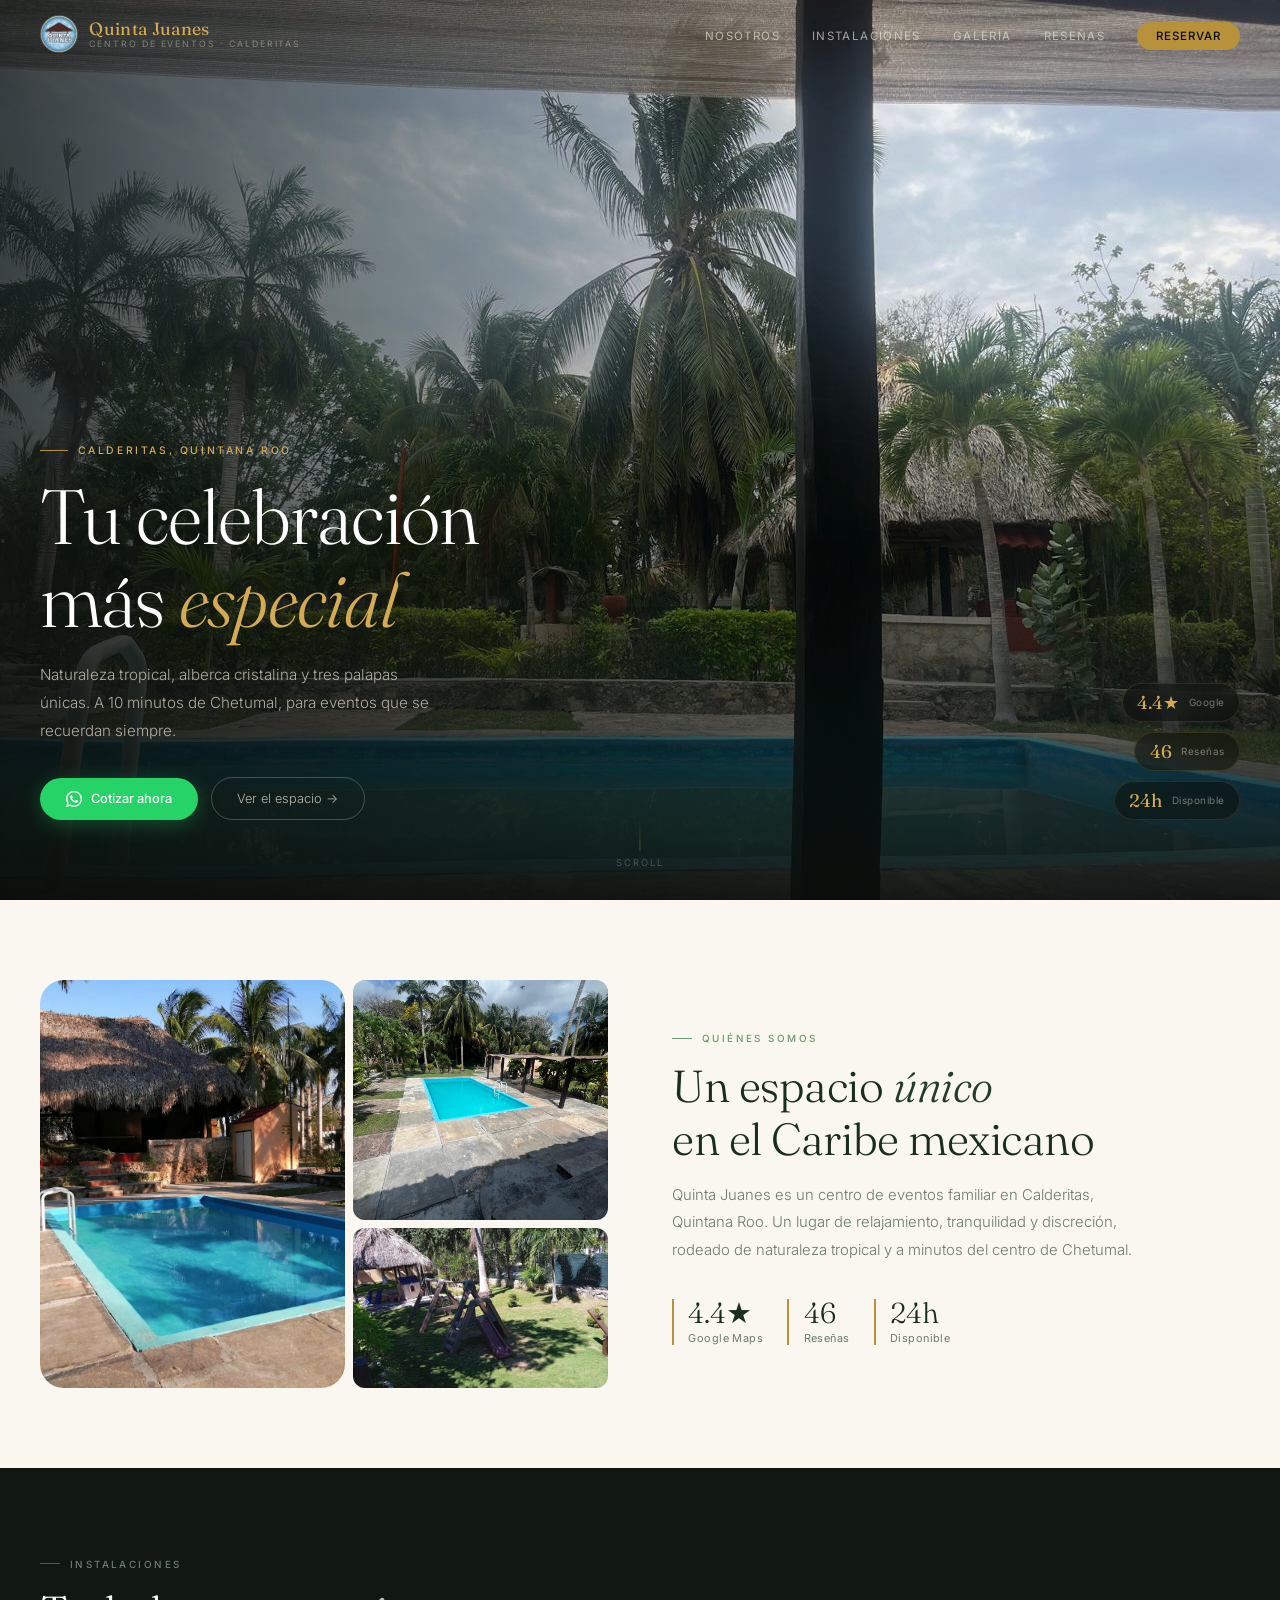
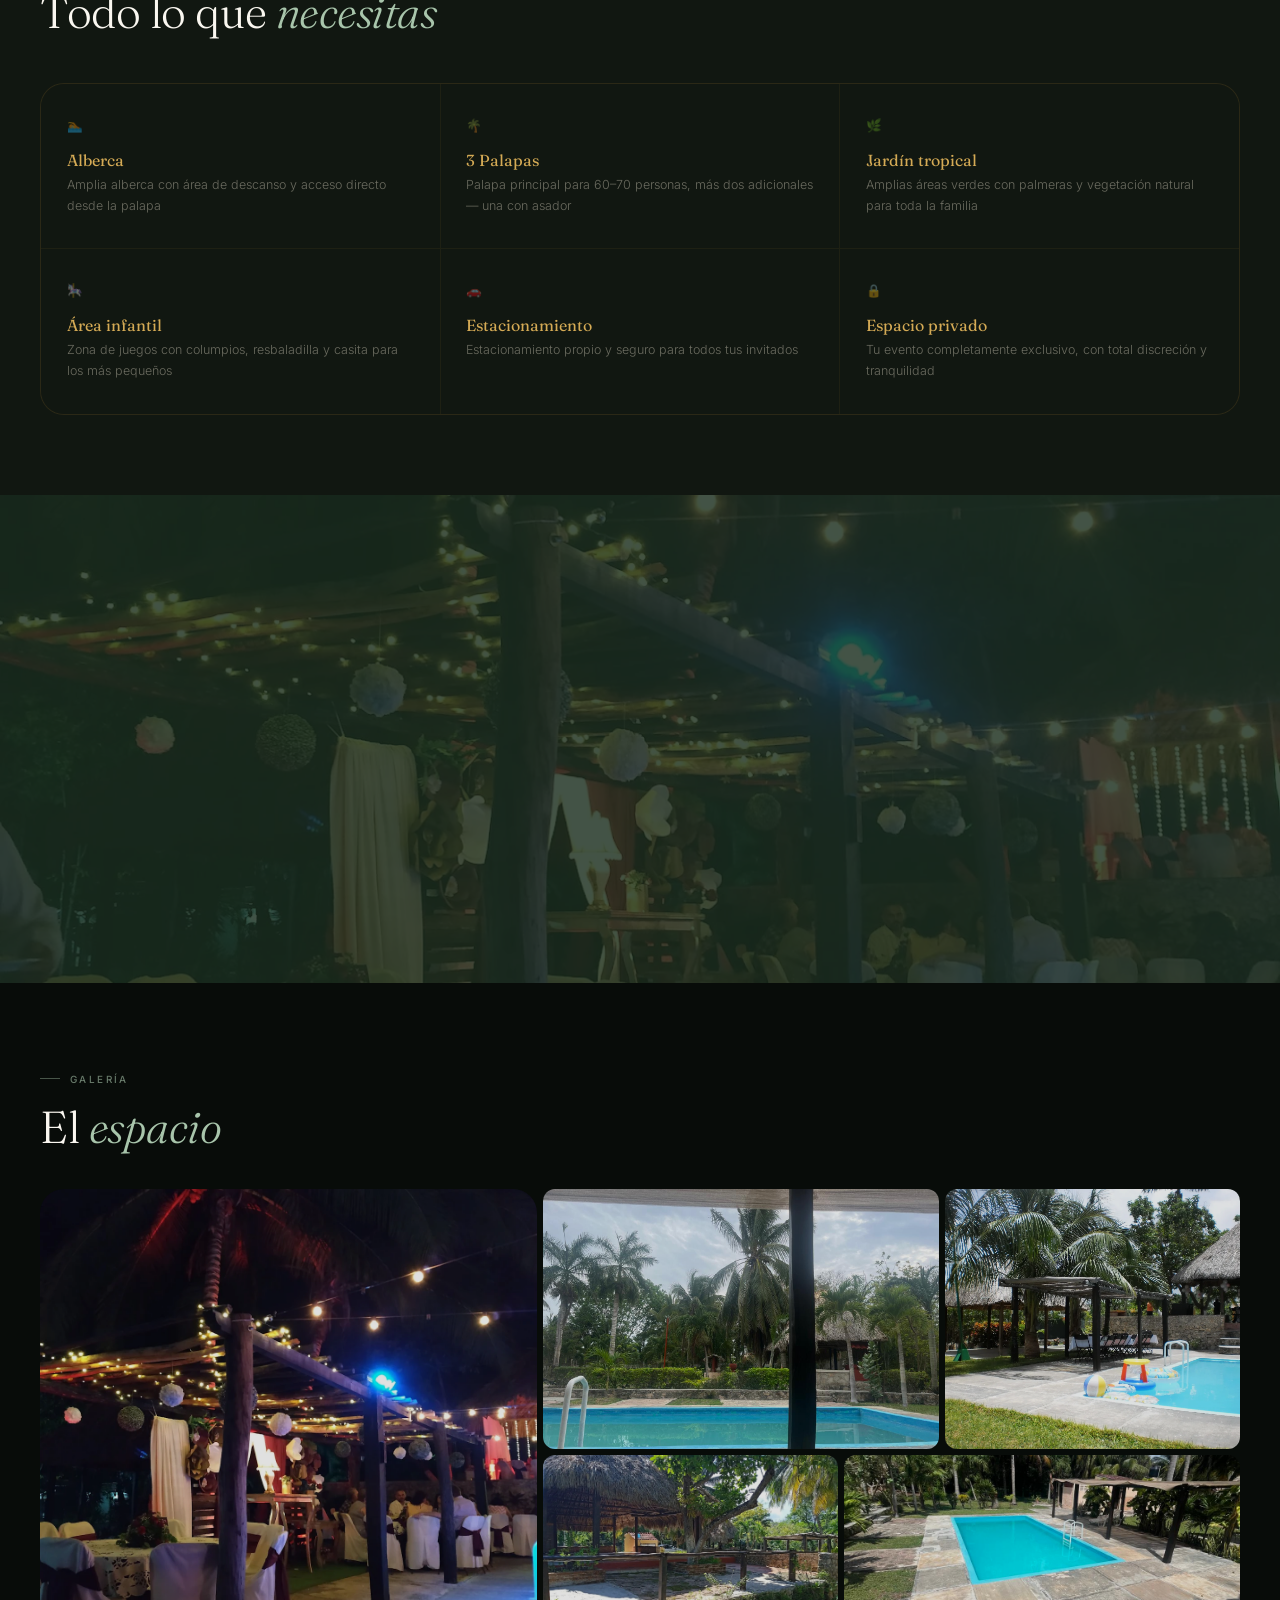
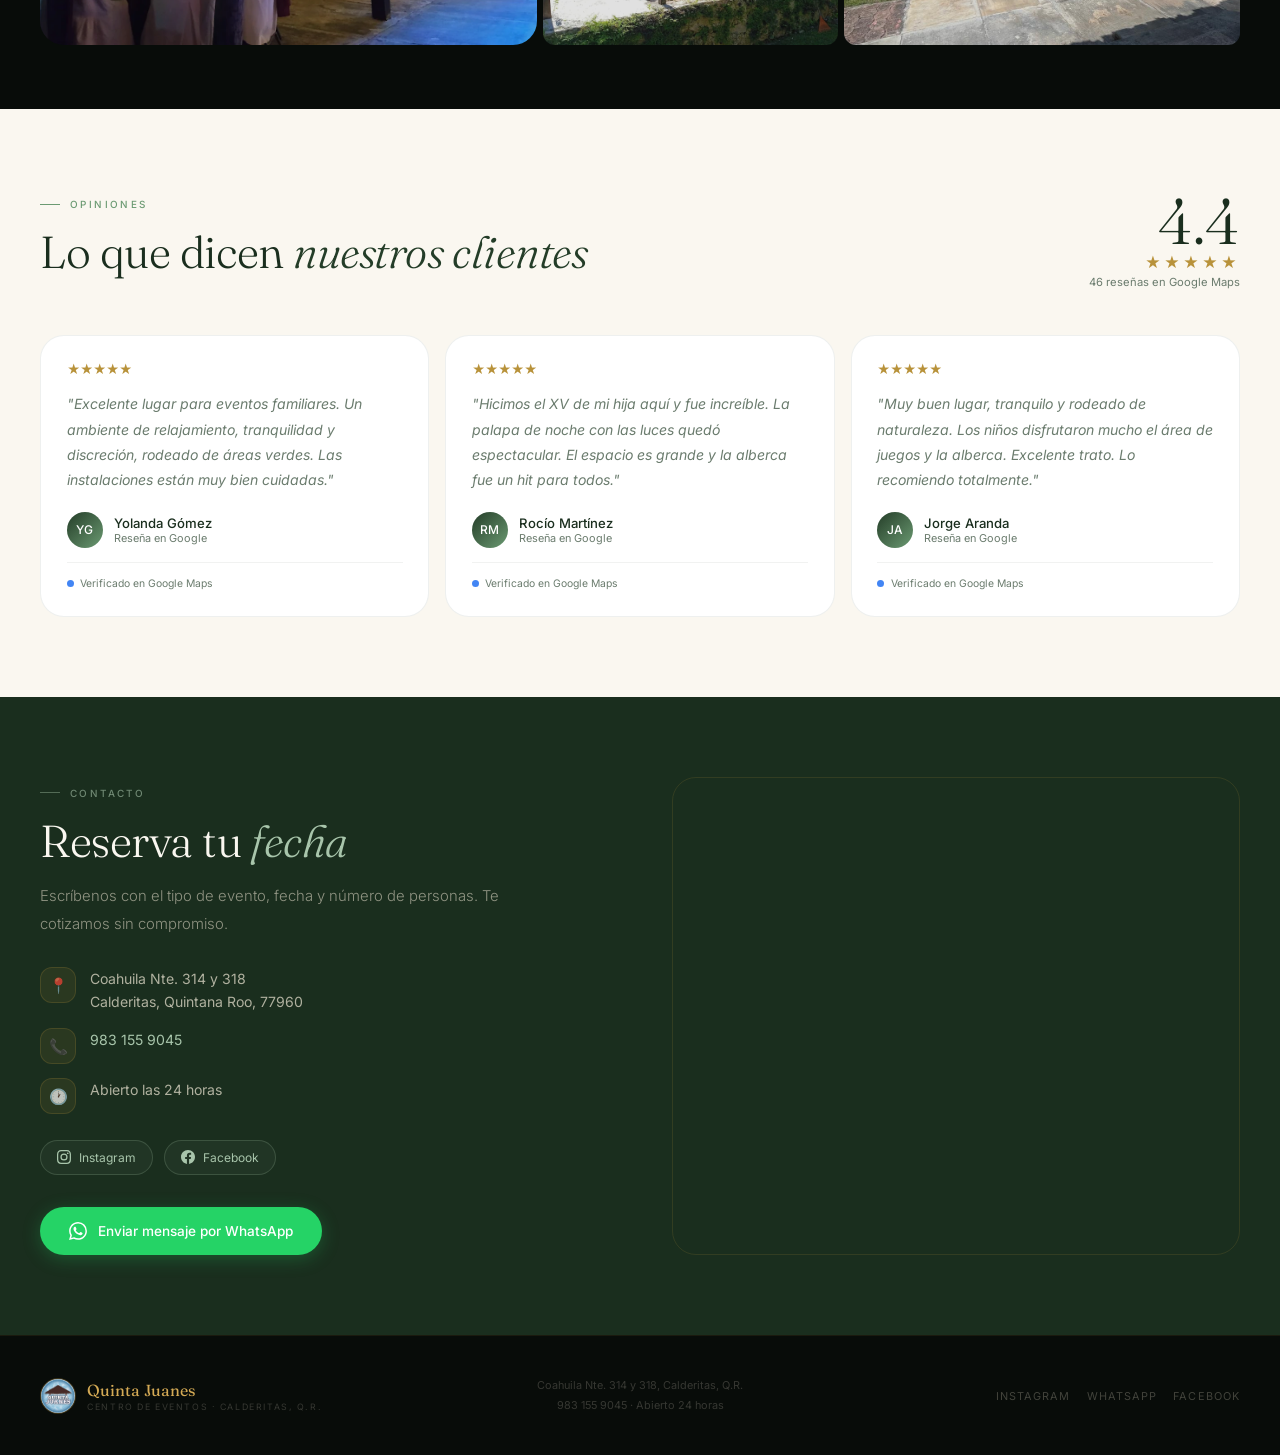
==== commit 6b980269: "Update index.html" ====
--- a/index.html
+++ b/index.html
@@ -8,7 +8,7 @@
 <meta name="google-site-verification" content="XfvfirO0Bv-ak1vgAiEMCnYMdFAo1Urhm5_ff7WfzYM" />
 <meta property="og:title" content="Quinta Juanes – Centro de Eventos | Calderitas">
 <meta property="og:description" content="Celebra rodeado de naturaleza tropical en Calderitas, Q.R. Reserva tu fecha hoy.">
-<link rel="icon" type="image/jpeg" href="logo.jpg">
+<link rel="icon" type="image/png" href="logo.jpg">
 <link rel="preconnect" href="https://fonts.googleapis.com">
 <link href="https://fonts.googleapis.com/css2?family=Fraunces:ital,wght@0,300;0,400;1,300;1,400&family=Inter:wght@300;400;500&display=swap" rel="stylesheet">
 <style>
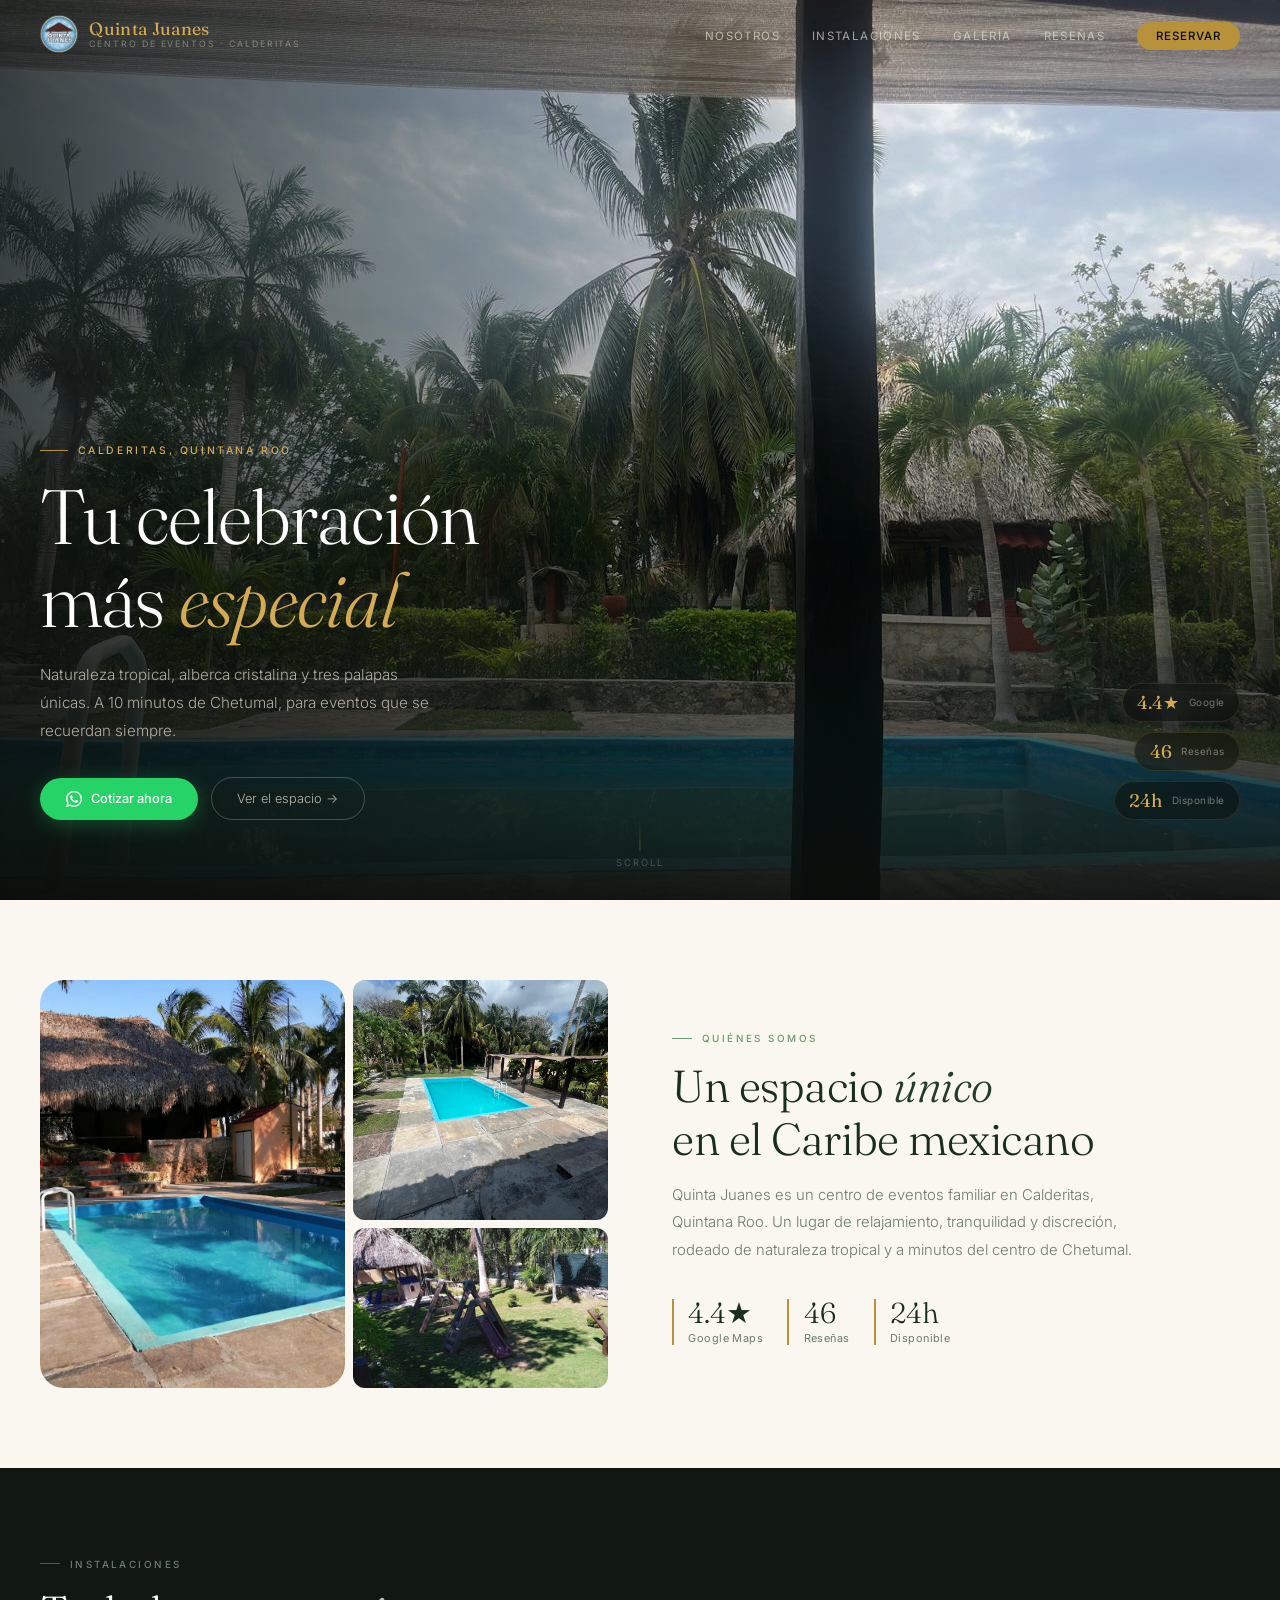
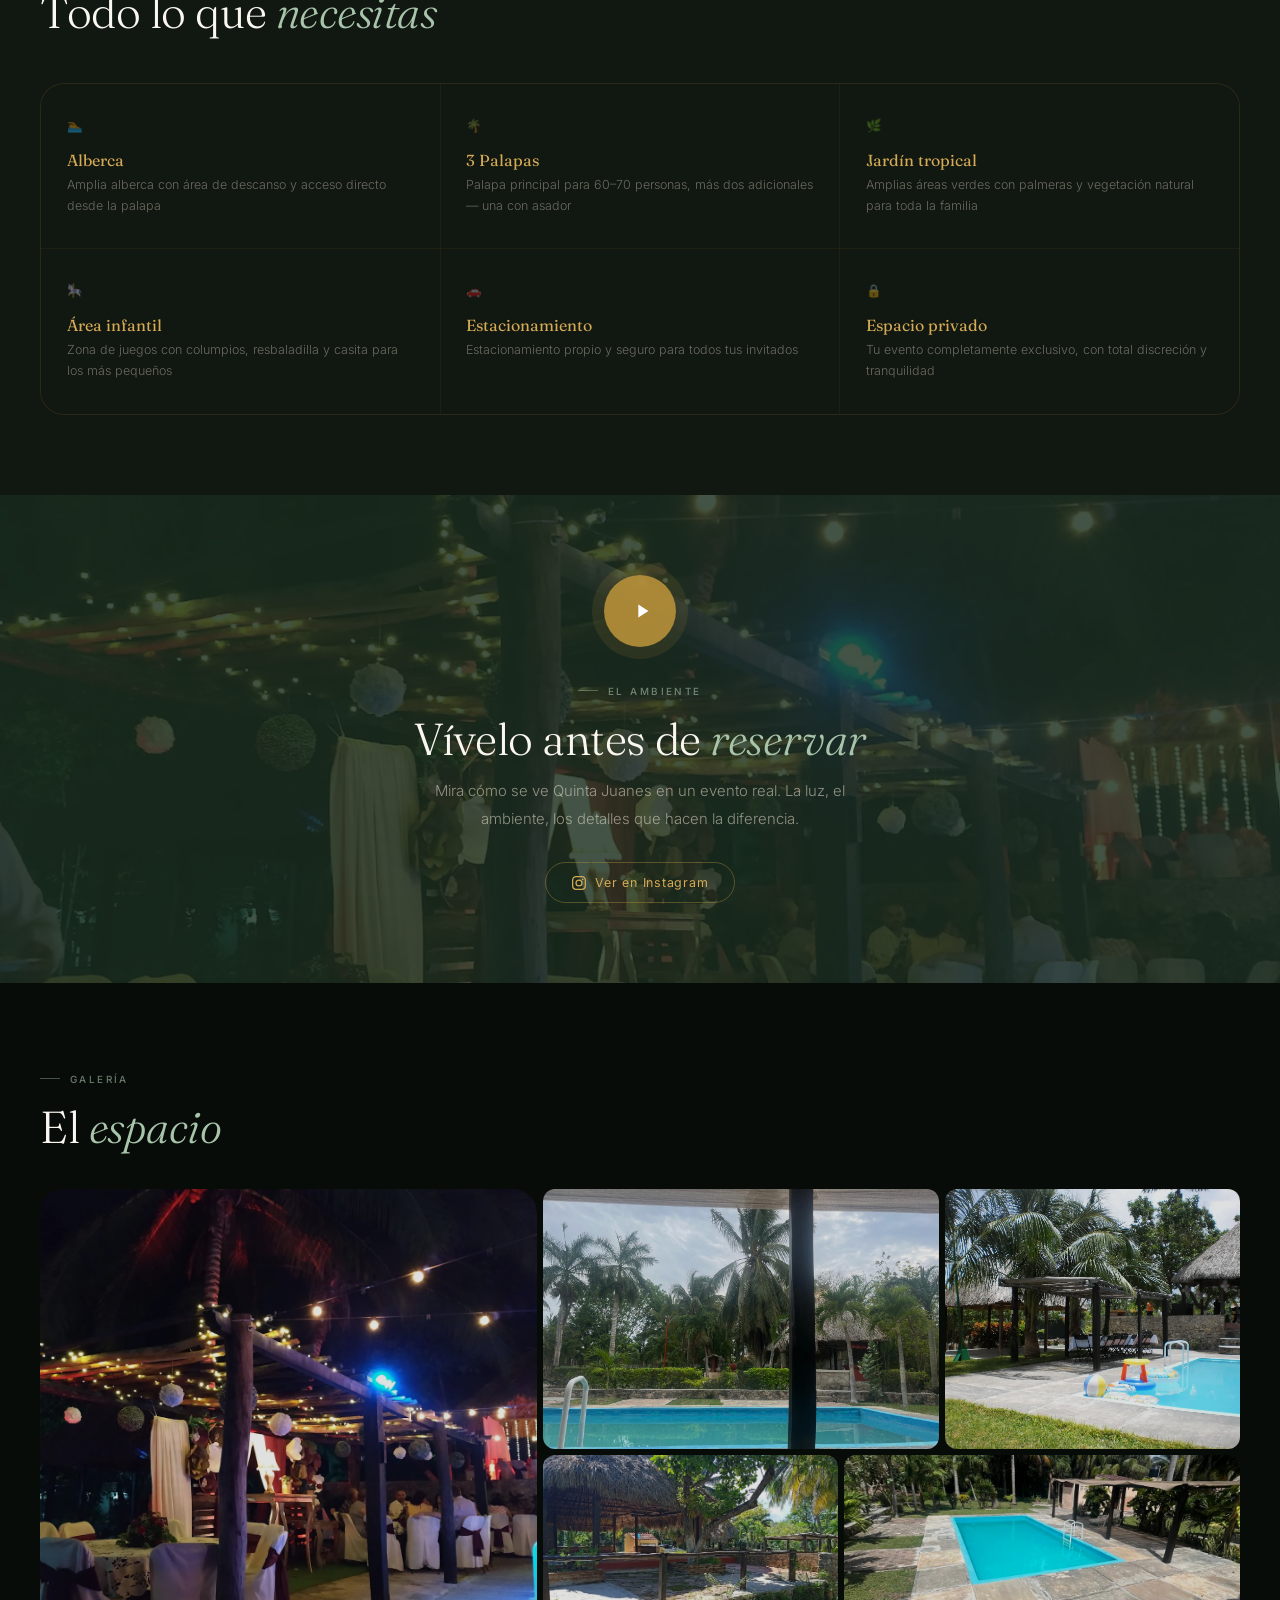
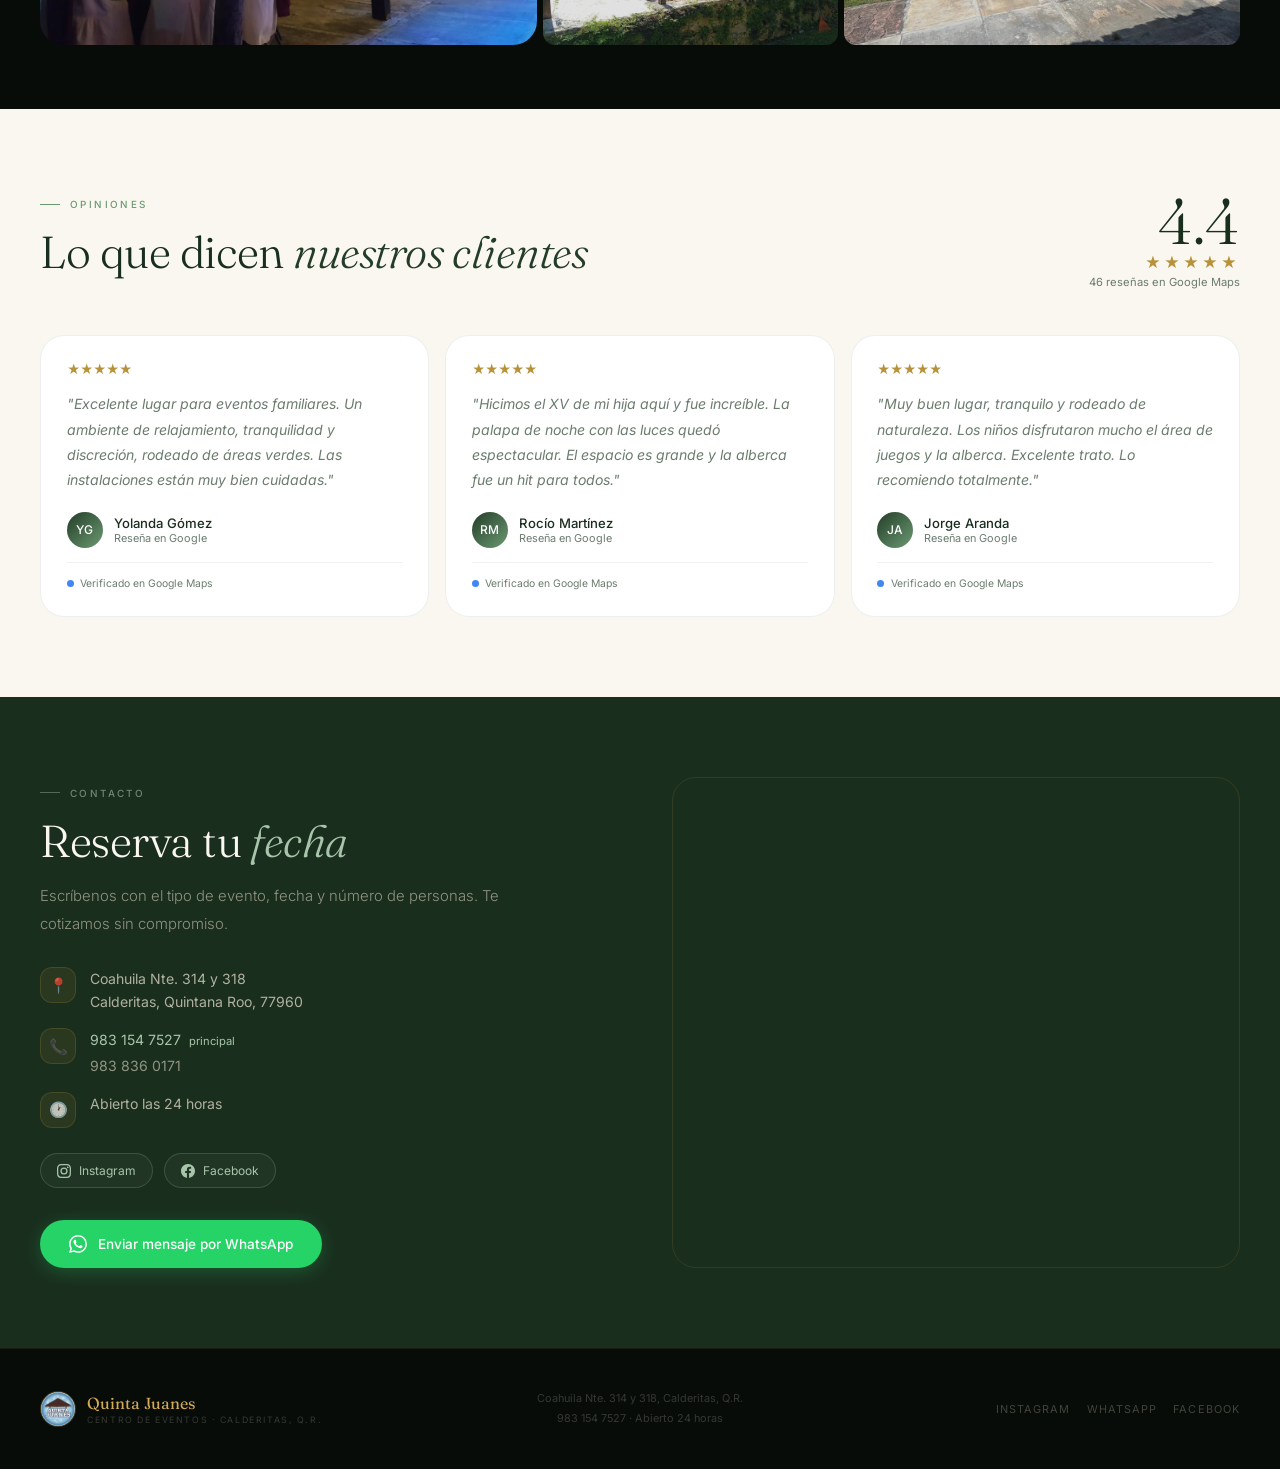
==== commit bcb18e98: "Update index.html" ====
--- a/index.html
+++ b/index.html
@@ -8,7 +8,8 @@
 <meta name="google-site-verification" content="XfvfirO0Bv-ak1vgAiEMCnYMdFAo1Urhm5_ff7WfzYM" />
 <meta property="og:title" content="Quinta Juanes – Centro de Eventos | Calderitas">
 <meta property="og:description" content="Celebra rodeado de naturaleza tropical en Calderitas, Q.R. Reserva tu fecha hoy.">
-<link rel="icon" type="image/png" href="logo.jpg">
+<link rel="icon" type="image/png" href="favicon.png">
+<link rel="apple-touch-icon" href="favicon.png">
 <link rel="preconnect" href="https://fonts.googleapis.com">
 <link href="https://fonts.googleapis.com/css2?family=Fraunces:ital,wght@0,300;0,400;1,300;1,400&family=Inter:wght@300;400;500&display=swap" rel="stylesheet">
 <style>
@@ -419,7 +420,7 @@
     <h1 class="hero-h1">Tu celebración<br>más <em>especial</em></h1>
     <p class="hero-p">Naturaleza tropical, alberca cristalina y tres palapas únicas. A 10 minutos de Chetumal, para eventos que se recuerdan siempre.</p>
     <div class="hero-btns">
-      <a href="https://wa.me/529831559045?text=Hola!%20Vi%20la%20página%20de%20Quinta%20Juanes%20y%20me%20gustaría%20cotizar%20un%20evento%20🌴%0A%0ATipo:%20%0AFecha:%20%0APersonas:" target="_blank" class="btn-wa">
+      <a href="https://wa.me/5219831547527?text=Hola!%20Vi%20la%20página%20de%20Quinta%20Juanes%20y%20me%20gustaría%20cotizar%20un%20evento%20🌴%0A%0ATipo:%20%0AFecha:%20%0APersonas:" target="_blank" class="btn-wa">
         <svg width="16" height="16" viewBox="0 0 24 24" fill="currentColor"><path d="M17.472 14.382c-.297-.149-1.758-.867-2.03-.967-.273-.099-.471-.148-.67.15-.197.297-.767.966-.94 1.164-.173.199-.347.223-.644.075-.297-.15-1.255-.463-2.39-1.475-.883-.788-1.48-1.761-1.653-2.059-.173-.297-.018-.458.13-.606.134-.133.298-.347.446-.52.149-.174.198-.298.298-.497.099-.198.05-.371-.025-.52-.075-.149-.669-1.612-.916-2.207-.242-.579-.487-.5-.669-.51-.173-.008-.371-.01-.57-.01-.198 0-.52.074-.792.372-.272.297-1.04 1.016-1.04 2.479 0 1.462 1.065 2.875 1.213 3.074.149.198 2.096 3.2 5.077 4.487.709.306 1.262.489 1.694.625.712.227 1.36.195 1.871.118.571-.085 1.758-.719 2.006-1.413.248-.694.248-1.289.173-1.413-.074-.124-.272-.198-.57-.347m-5.421 7.403h-.004a9.87 9.87 0 01-5.031-1.378l-.361-.214-3.741.982.998-3.648-.235-.374a9.86 9.86 0 01-1.51-5.26c.001-5.45 4.436-9.884 9.888-9.884 2.64 0 5.122 1.03 6.988 2.898a9.825 9.825 0 012.893 6.994c-.003 5.45-4.437 9.884-9.885 9.884m8.413-18.297A11.815 11.815 0 0012.05 0C5.495 0 .16 5.335.157 11.892c0 2.096.547 4.142 1.588 5.945L.057 24l6.305-1.654a11.882 11.882 0 005.683 1.448h.005c6.554 0 11.89-5.335 11.893-11.893a11.821 11.821 0 00-3.48-8.413z"/></svg>
         Cotizar ahora
       </a>
@@ -578,7 +579,12 @@
     <p class="p p-cl d2">Escríbenos con el tipo de evento, fecha y número de personas. Te cotizamos sin compromiso.</p>
     <div class="info-list">
       <div class="info-row"><span class="info-ico">📍</span><span>Coahuila Nte. 314 y 318<br>Calderitas, Quintana Roo, 77960</span></div>
-      <div class="info-row"><span class="info-ico">📞</span><a href="tel:+529831559045">983 155 9045</a></div>
+      <div class="info-row"><span class="info-ico">📞</span>
+        <div>
+          <a href="tel:+5219831547527" style="display:block;">983 154 7527 <span style="font-size:.7rem;color:var(--menta);margin-left:4px;">principal</span></a>
+          <a href="tel:+5219838360171" style="display:block;margin-top:3px;color:rgba(240,232,213,.55);">983 836 0171</a>
+        </div>
+      </div>
       <div class="info-row"><span class="info-ico">🕐</span><span>Abierto las 24 horas</span></div>
     </div>
     <div class="redes-row">
@@ -591,7 +597,7 @@
         Facebook
       </a>
     </div>
-    <a href="https://wa.me/529831559045?text=Hola!%20Vi%20su%20página%20web%20y%20me%20gustaría%20cotizar%20un%20evento%20en%20Quinta%20Juanes%20🌴%0A%0ATipo%20de%20evento:%20%0AFecha:%20%0ANo.%20de%20personas:" target="_blank" class="btn-wa-g">
+    <a href="https://wa.me/5219831547527?text=Hola!%20Vi%20su%20página%20web%20y%20me%20gustaría%20cotizar%20un%20evento%20en%20Quinta%20Juanes%20🌴%0A%0ATipo%20de%20evento:%20%0AFecha:%20%0ANo.%20de%20personas:" target="_blank" class="btn-wa-g">
       <svg width="18" height="18" viewBox="0 0 24 24" fill="currentColor"><path d="M17.472 14.382c-.297-.149-1.758-.867-2.03-.967-.273-.099-.471-.148-.67.15-.197.297-.767.966-.94 1.164-.173.199-.347.223-.644.075-.297-.15-1.255-.463-2.39-1.475-.883-.788-1.48-1.761-1.653-2.059-.173-.297-.018-.458.13-.606.134-.133.298-.347.446-.52.149-.174.198-.298.298-.497.099-.198.05-.371-.025-.52-.075-.149-.669-1.612-.916-2.207-.242-.579-.487-.5-.669-.51-.173-.008-.371-.01-.57-.01-.198 0-.52.074-.792.372-.272.297-1.04 1.016-1.04 2.479 0 1.462 1.065 2.875 1.213 3.074.149.198 2.096 3.2 5.077 4.487.709.306 1.262.489 1.694.625.712.227 1.36.195 1.871.118.571-.085 1.758-.719 2.006-1.413.248-.694.248-1.289.173-1.413-.074-.124-.272-.198-.57-.347m-5.421 7.403h-.004a9.87 9.87 0 01-5.031-1.378l-.361-.214-3.741.982.998-3.648-.235-.374a9.86 9.86 0 01-1.51-5.26c.001-5.45 4.436-9.884 9.888-9.884 2.64 0 5.122 1.03 6.988 2.898a9.825 9.825 0 012.893 6.994c-.003 5.45-4.437 9.884-9.885 9.884m8.413-18.297A11.815 11.815 0 0012.05 0C5.495 0 .16 5.335.157 11.892c0 2.096.547 4.142 1.588 5.945L.057 24l6.305-1.654a11.882 11.882 0 005.683 1.448h.005c6.554 0 11.89-5.335 11.893-11.893a11.821 11.821 0 00-3.48-8.413z"/></svg>
       Enviar mensaje por WhatsApp
     </a>
@@ -607,10 +613,10 @@
     <img src="logo.jpg" alt="Quinta Juanes">
     <div><p class="f-nom">Quinta Juanes</p><p class="f-sub">Centro de Eventos · Calderitas, Q.R.</p></div>
   </div>
-  <p class="f-copy">Coahuila Nte. 314 y 318, Calderitas, Q.R.<br>983 155 9045 · Abierto 24 horas</p>
+  <p class="f-copy">Coahuila Nte. 314 y 318, Calderitas, Q.R.<br>983 154 7527 · Abierto 24 horas</p>
   <div class="f-redes">
     <a href="https://instagram.com/quinta.juanes" target="_blank">Instagram</a>
-    <a href="https://wa.me/529831559045" target="_blank">WhatsApp</a>
+    <a href="https://wa.me/5219831547527" target="_blank">WhatsApp</a>
     <a href="https://www.facebook.com/people/Quinta-Juanes/pfbid036GnqRcEcZ6BwxDfj9QMyJ6tAymZjSHeTw5qak6CyDyqDQWc54qeVutKKfXdKaw9yl/" target="_blank">Facebook</a>
   </div>
 </footer>
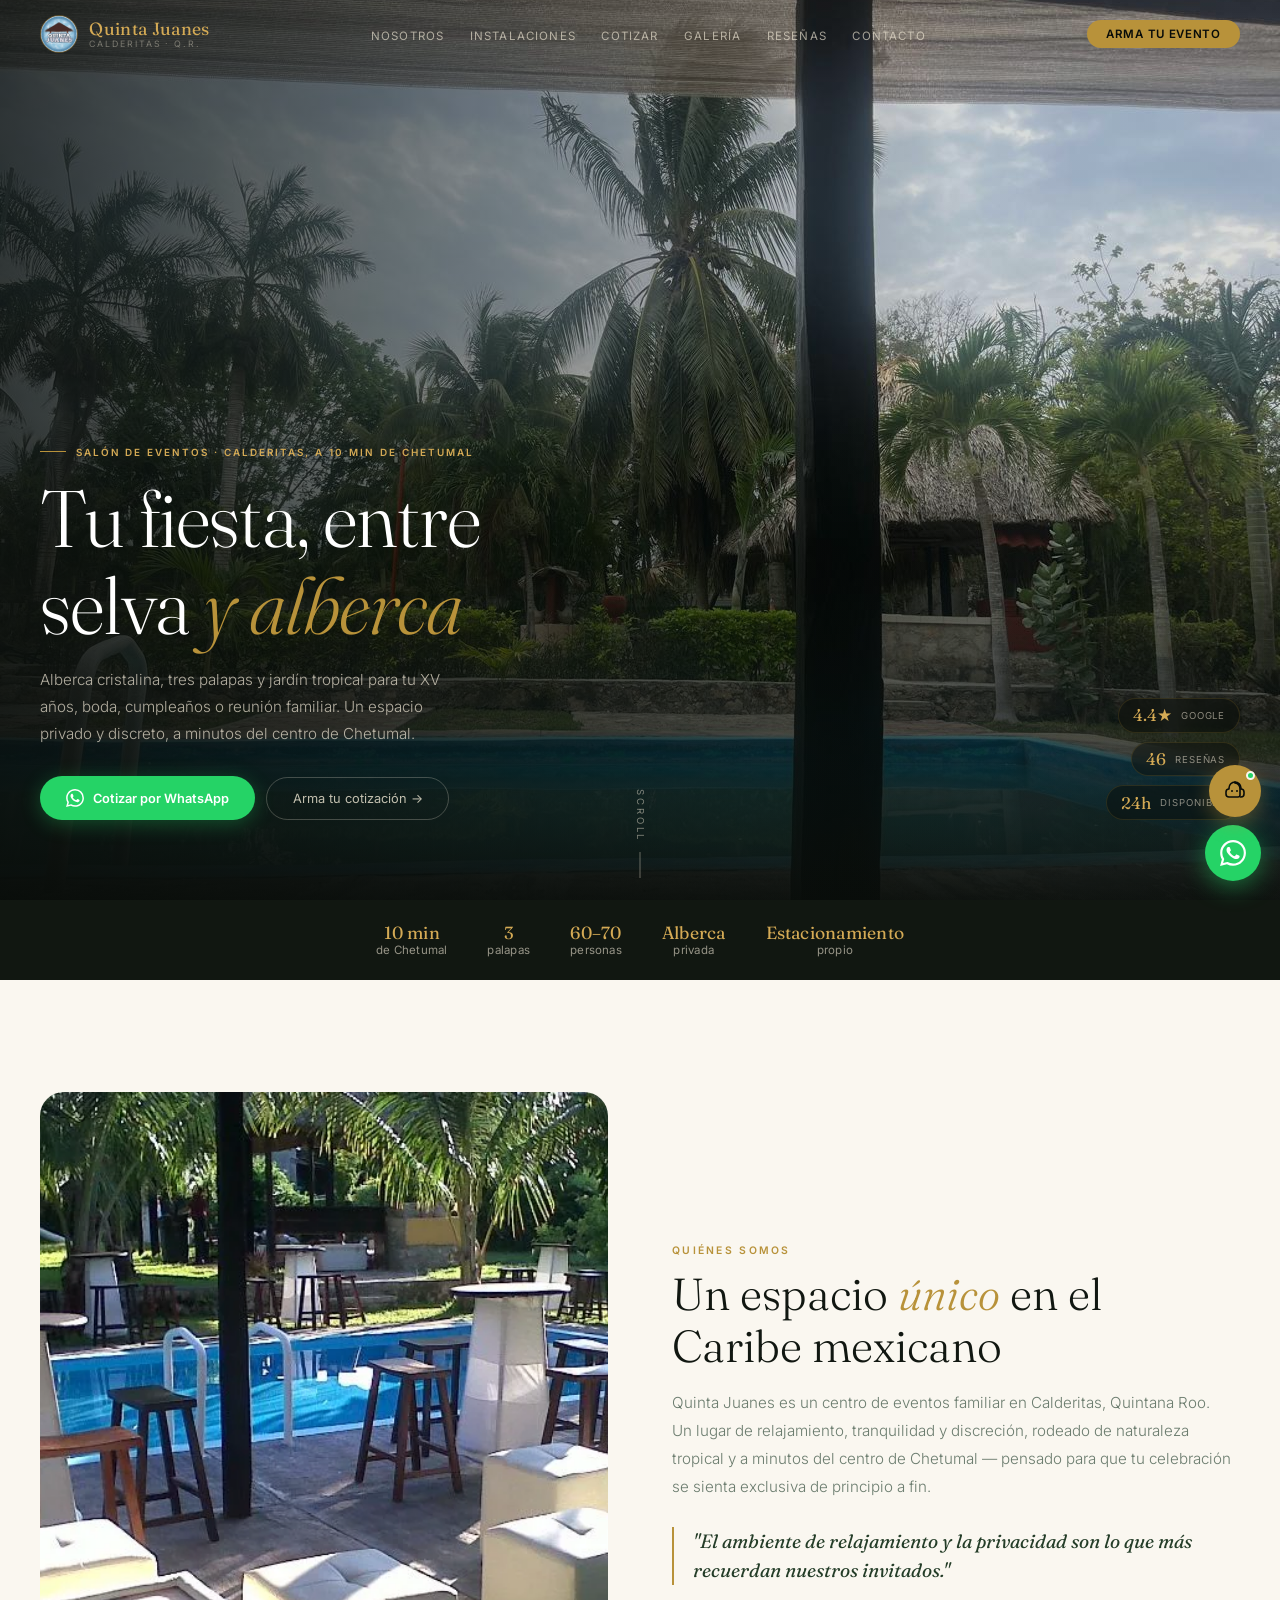
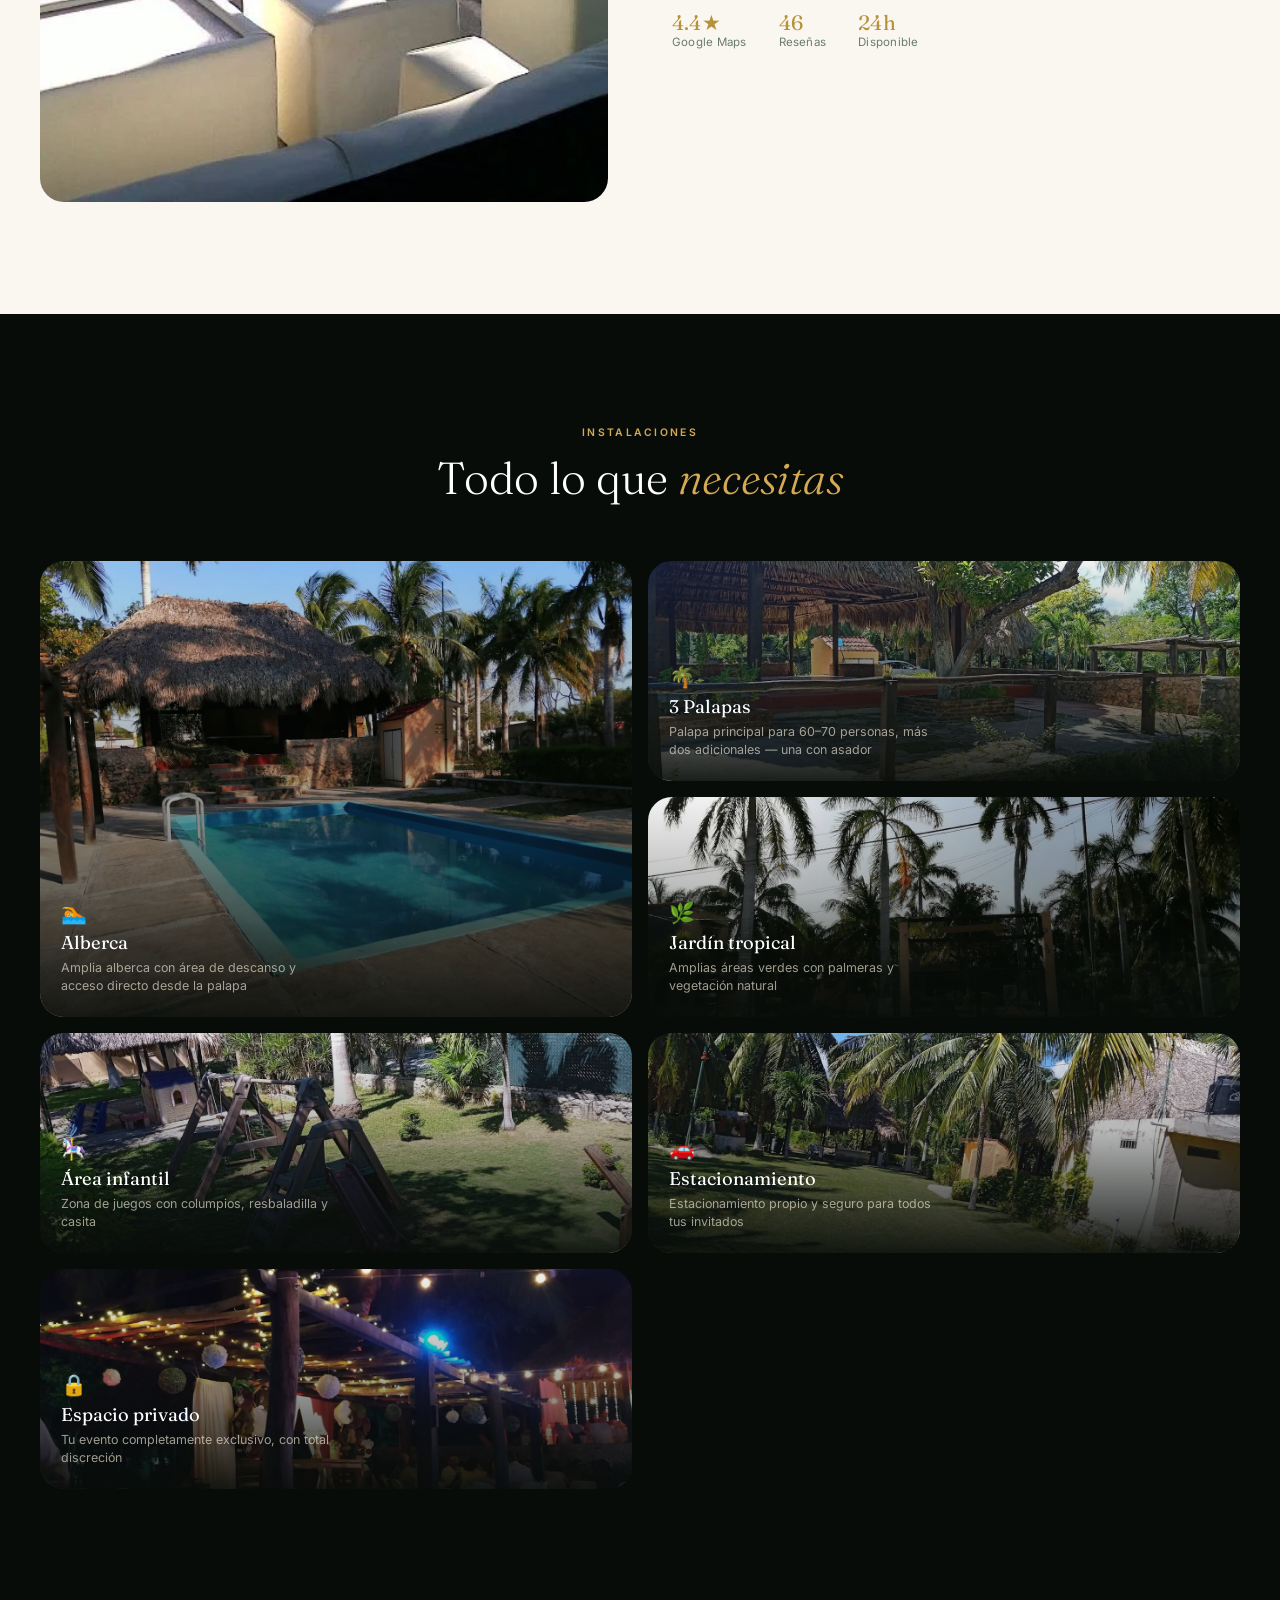
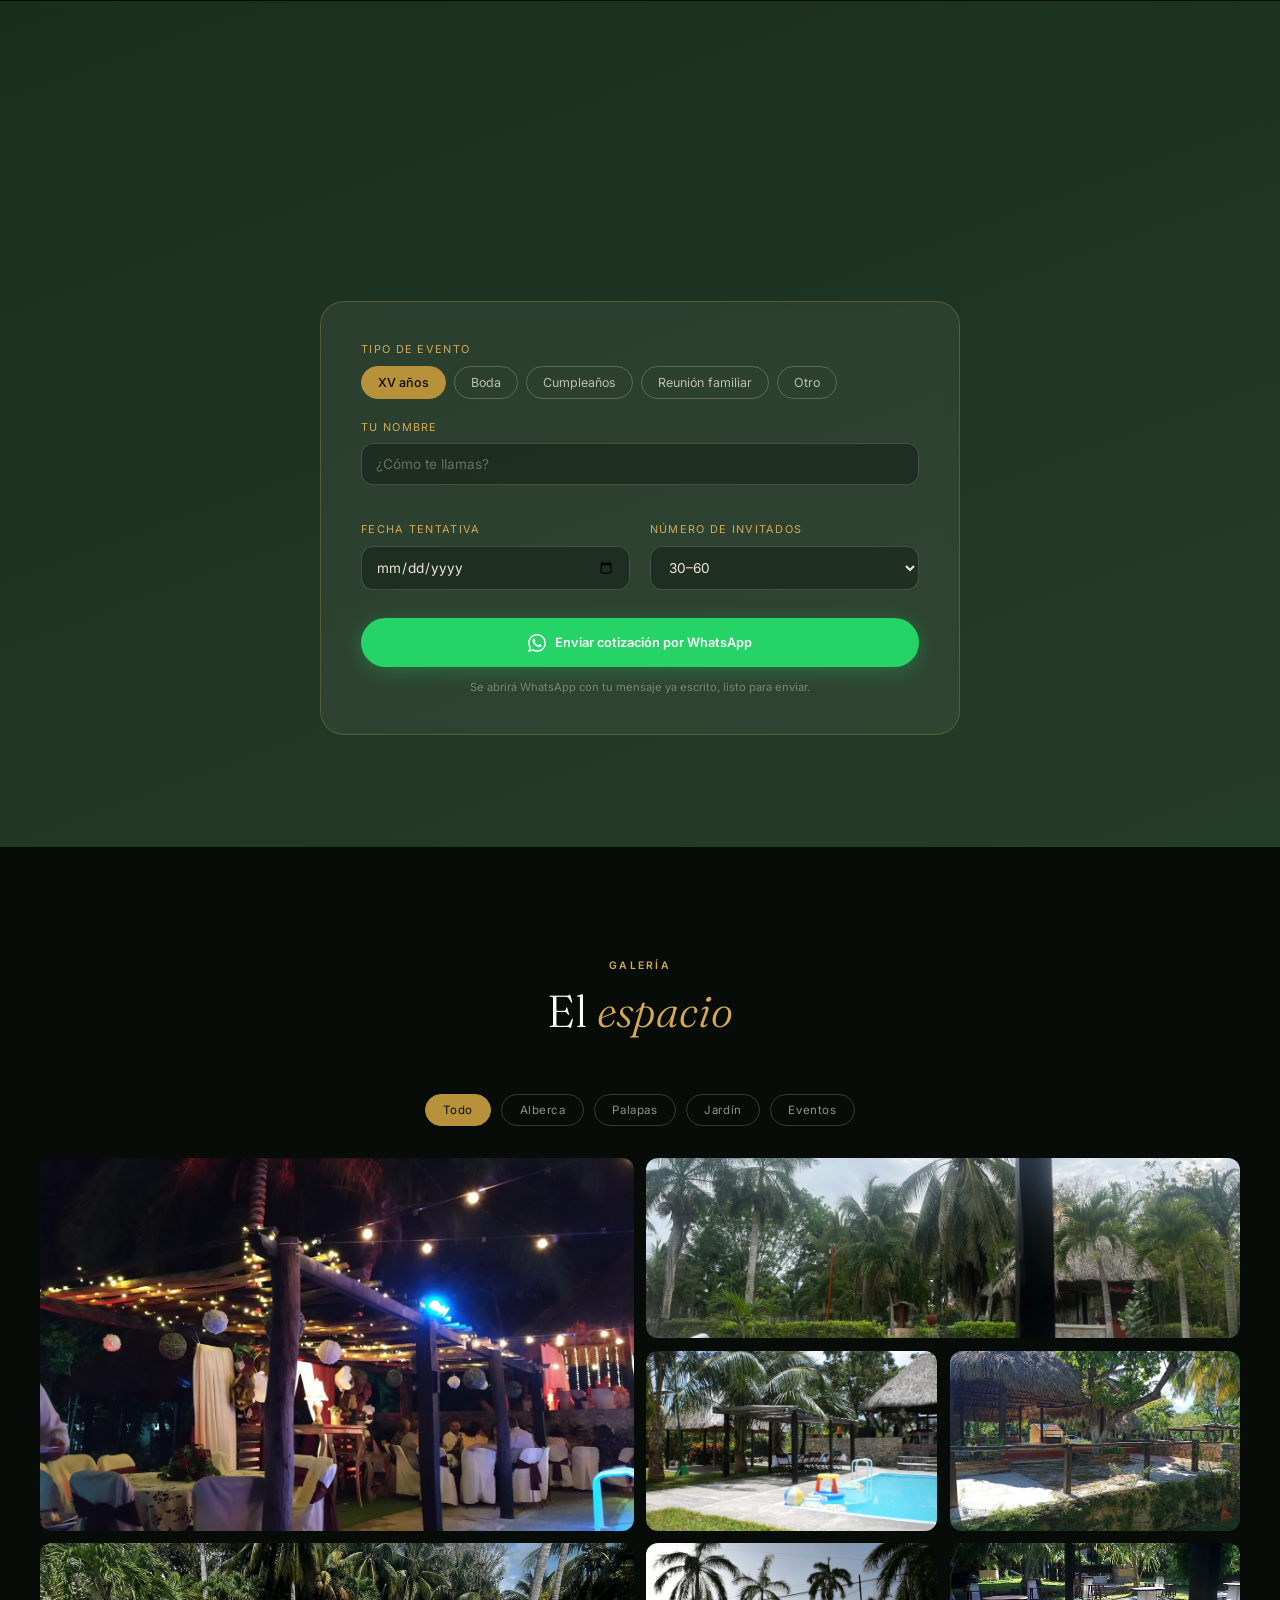
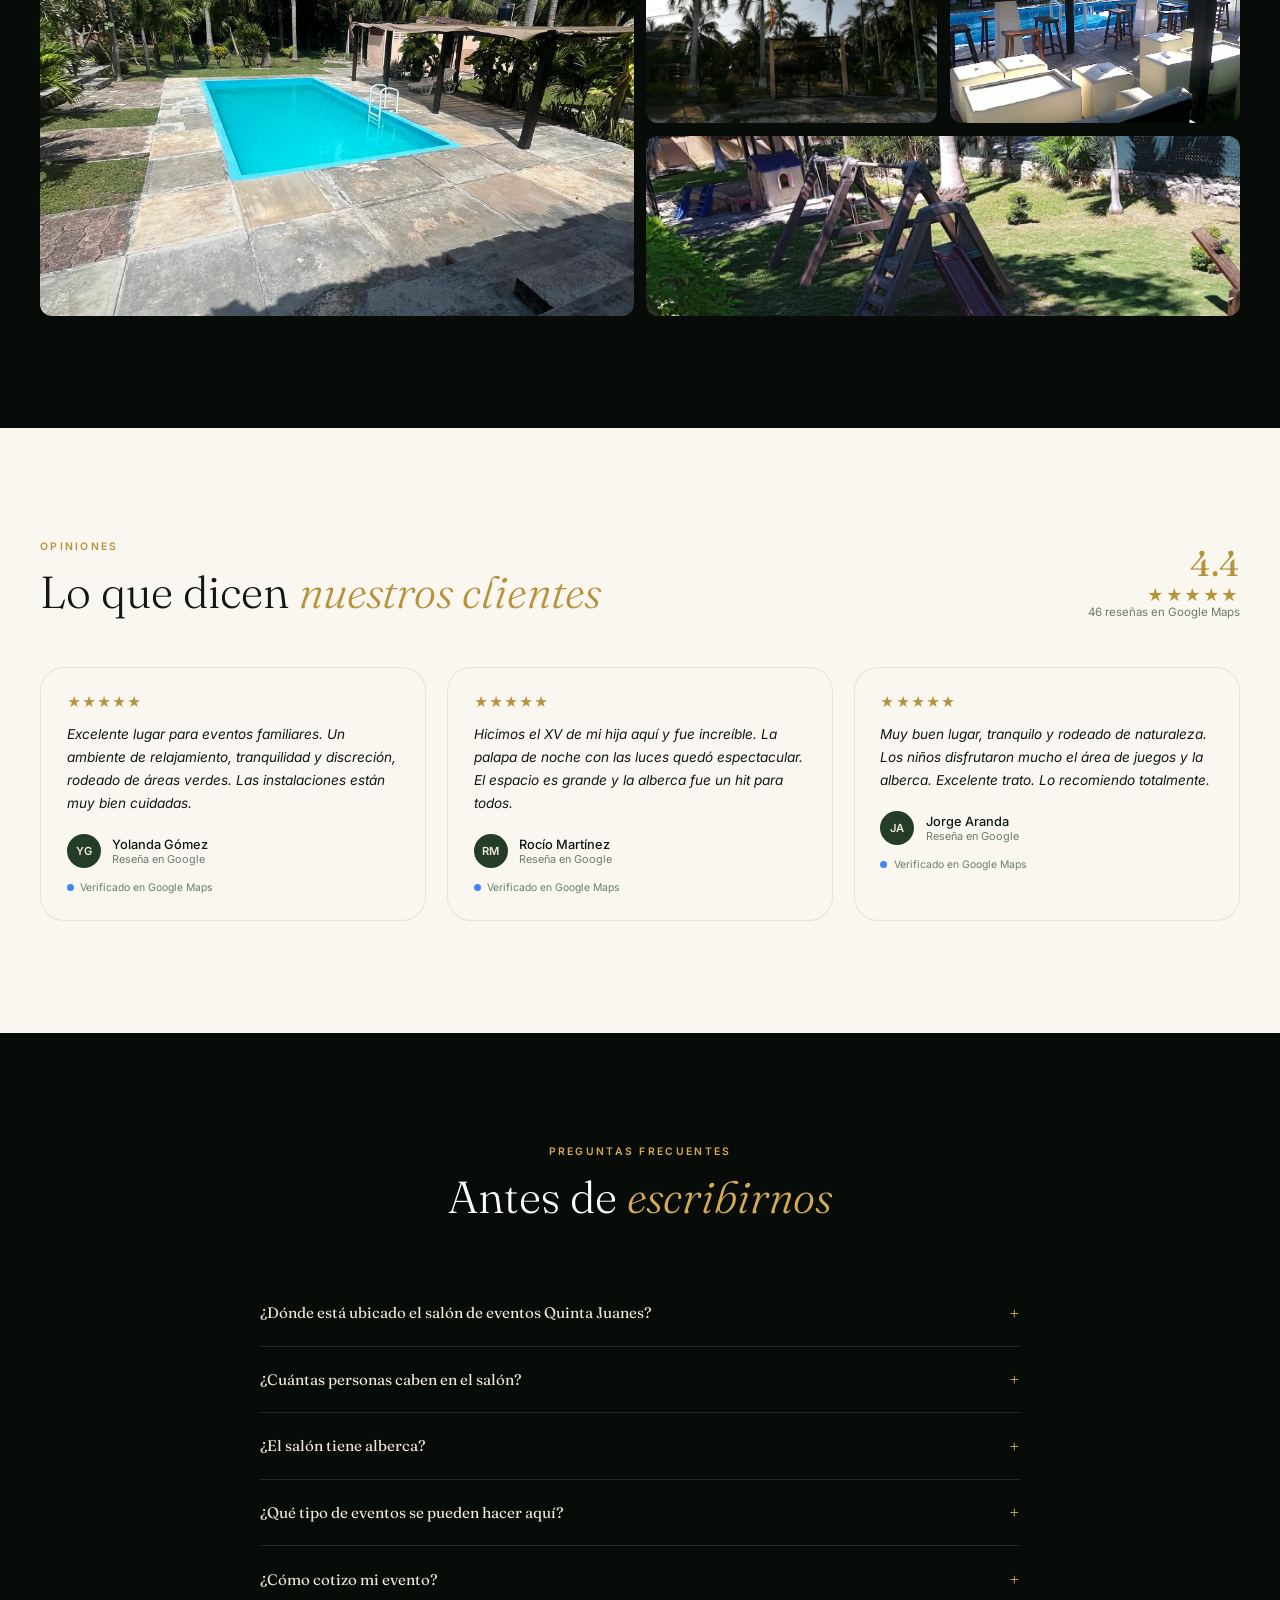
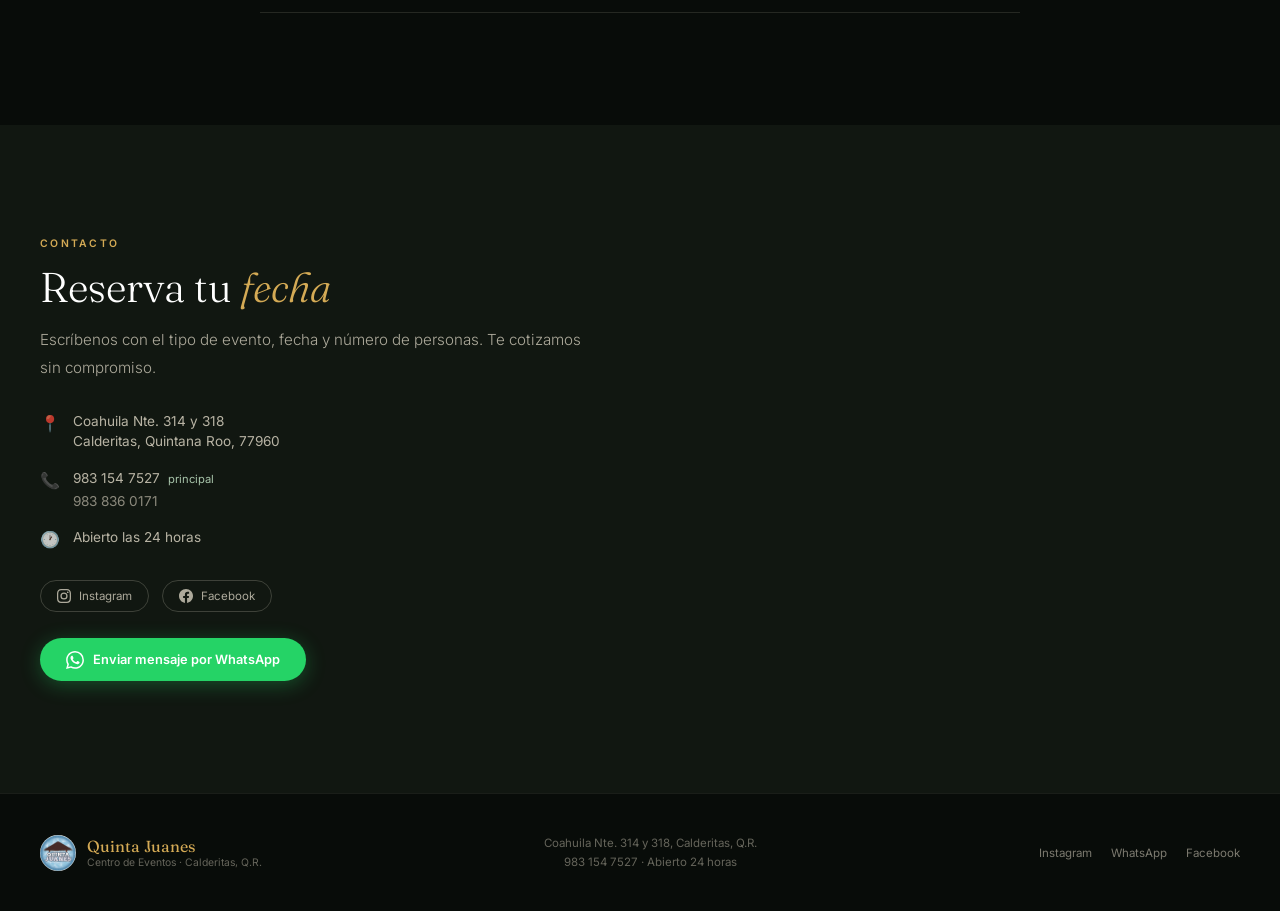
==== commit bdb79ef4: "sisss" ====
--- a/index.html
+++ b/index.html
@@ -3,453 +3,199 @@
 <head>
 <meta charset="UTF-8">
 <meta name="viewport" content="width=device-width, initial-scale=1.0">
-<title>Quinta Juanes – Centro de Eventos | Calderitas, Quintana Roo</title>
-<meta name="description" content="El espacio más especial de Calderitas para tus eventos. Alberca, 3 palapas, jardín tropical y estacionamiento. XV años, cumpleaños, bodas y reuniones familiares.">
+<title>Salón de Eventos en Chetumal y Calderitas | Quinta Juanes — Alberca y Palapas</title>
+<meta name="description" content="Quinta Juanes: salón de eventos con alberca en Calderitas, a 10 min de Chetumal. Tres palapas, jardín tropical y estacionamiento propio. Ideal para XV años, bodas, cumpleaños y reuniones familiares. Cotiza por WhatsApp.">
+<meta name="keywords" content="salón de eventos Chetumal, salón de fiestas Chetumal, salón con alberca cerca de mí, salón de fiestas Calderitas, renta de salón para XV años Chetumal, salón para bodas Chetumal, centro de eventos Calderitas">
+<meta name="robots" content="index, follow">
+<meta name="author" content="Quinta Juanes">
+<link rel="canonical" href="https://quintajuanes.com/">
 <meta name="google-site-verification" content="XfvfirO0Bv-ak1vgAiEMCnYMdFAo1Urhm5_ff7WfzYM" />
-<meta property="og:title" content="Quinta Juanes – Centro de Eventos | Calderitas">
-<meta property="og:description" content="Celebra rodeado de naturaleza tropical en Calderitas, Q.R. Reserva tu fecha hoy.">
-<link rel="icon" type="image/png" href="favicon.png">
-<link rel="apple-touch-icon" href="favicon.png">
+
+<!-- Open Graph -->
+<meta property="og:type" content="business.business">
+<meta property="og:title" content="Quinta Juanes — Salón de Eventos con Alberca en Calderitas, Chetumal">
+<meta property="og:description" content="Alberca, tres palapas y jardín tropical a 10 minutos de Chetumal. El lugar para tu XV años, boda, cumpleaños o reunión familiar. Cotiza por WhatsApp.">
+<meta property="og:image" content="https://quintajuanes.com/images/quinta_vista1.jpg">
+<meta property="og:url" content="https://quintajuanes.com/">
+<meta property="og:locale" content="es_MX">
+<meta property="og:site_name" content="Quinta Juanes">
+
+<!-- Twitter -->
+<meta name="twitter:card" content="summary_large_image">
+<meta name="twitter:title" content="Quinta Juanes — Salón de Eventos con Alberca en Calderitas, Chetumal">
+<meta name="twitter:description" content="Alberca, tres palapas y jardín tropical a 10 minutos de Chetumal. Cotiza tu evento por WhatsApp.">
+<meta name="twitter:image" content="https://quintajuanes.com/images/quinta_vista1.jpg">
+
+<link rel="icon" type="image/png" href="images/favicon.png">
+<link rel="apple-touch-icon" href="images/favicon.png">
 <link rel="preconnect" href="https://fonts.googleapis.com">
-<link href="https://fonts.googleapis.com/css2?family=Fraunces:ital,wght@0,300;0,400;1,300;1,400&family=Inter:wght@300;400;500&display=swap" rel="stylesheet">
-<style>
-:root {
-  --negro:   #080c09;
-  --carbon:  #111711;
-  --profundo:#1a2e1e;
-  --bosque:  #243d28;
-  --salvia:  #6b9a72;
-  --menta:   #a8c5ab;
-  --arena:   #f0e8d5;
-  --crema:   #faf7f0;
-  --oro:     #b8923a;
-  --oro-v:   #d4aa55;
-  --blanco:  #ffffff;
-  --gris:    #6b7c6e;
-  --r:       12px;
-  --r-lg:    24px;
-  --r-xl:    48px;
+<link rel="preconnect" href="https://fonts.gstatic.com" crossorigin>
+<link href="https://fonts.googleapis.com/css2?family=Fraunces:ital,opsz,wght@0,9..144,300;0,9..144,400;0,9..144,500;1,9..144,300;1,9..144,400&family=Inter:wght@300;400;500;600&display=swap" rel="stylesheet">
+<link rel="stylesheet" href="styles.css">
+
+<!-- JSON-LD: EventVenue / LocalBusiness -->
+<script type="application/ld+json">
+{
+  "@context": "https://schema.org",
+  "@type": "EventVenue",
+  "name": "Quinta Juanes",
+  "image": "https://quintajuanes.com/images/quinta_vista1.jpg",
+  "description": "Centro de eventos familiar en Calderitas, Quintana Roo, con alberca, tres palapas y jardín tropical. Ideal para XV años, bodas, cumpleaños y reuniones familiares a 10 minutos de Chetumal.",
+  "url": "https://quintajuanes.com/",
+  "telephone": "+529831547527",
+  "priceRange": "$$",
+  "address": {
+    "@type": "PostalAddress",
+    "streetAddress": "Coahuila Nte. 314 y 318",
+    "addressLocality": "Calderitas",
+    "addressRegion": "Quintana Roo",
+    "postalCode": "77960",
+    "addressCountry": "MX"
+  },
+  "geo": {
+    "@type": "GeoCoordinates",
+    "latitude": 18.51956,
+    "longitude": -88.17658
+  },
+  "openingHoursSpecification": {
+    "@type": "OpeningHoursSpecification",
+    "dayOfWeek": ["Monday","Tuesday","Wednesday","Thursday","Friday","Saturday","Sunday"],
+    "opens": "00:00",
+    "closes": "23:59"
+  },
+  "aggregateRating": {
+    "@type": "AggregateRating",
+    "ratingValue": "4.4",
+    "reviewCount": "46"
+  },
+  "amenityFeature": [
+    {"@type":"LocationFeatureSpecification","name":"Alberca","value":true},
+    {"@type":"LocationFeatureSpecification","name":"Tres palapas","value":true},
+    {"@type":"LocationFeatureSpecification","name":"Jardín tropical","value":true},
+    {"@type":"LocationFeatureSpecification","name":"Área infantil","value":true},
+    {"@type":"LocationFeatureSpecification","name":"Estacionamiento","value":true}
+  ],
+  "sameAs": [
+    "https://instagram.com/quinta.juanes",
+    "https://www.facebook.com/people/Quinta-Juanes/pfbid036GnqRcEcZ6BwxDfj9QMyJ6tAymZjSHeTw5qak6CyDyqDQWc54qeVutKKfXdKaw9yl/"
+  ]
 }
-*,*::before,*::after{margin:0;padding:0;box-sizing:border-box;}
-html{scroll-behavior:smooth;}
-body{font-family:'Inter',sans-serif;background:var(--crema);color:var(--carbon);overflow-x:hidden;}
-img{display:block;max-width:100%;height:auto;}
-a{text-decoration:none;color:inherit;}
-
-/* ── NAV ── */
-#nav{
-  position:fixed;top:0;left:0;right:0;z-index:900;
-  height:68px;display:flex;align-items:center;justify-content:space-between;
-  padding:0 2.5rem;
-  transition:background .4s,backdrop-filter .4s;
+</script>
+
+<!-- JSON-LD: FAQ -->
+<script type="application/ld+json">
+{
+  "@context": "https://schema.org",
+  "@type": "FAQPage",
+  "mainEntity": [
+    {
+      "@type": "Question",
+      "name": "¿Dónde está ubicado el salón de eventos Quinta Juanes?",
+      "acceptedAnswer": {"@type":"Answer","text":"Quinta Juanes está en Coahuila Nte. 314 y 318, Calderitas, Quintana Roo, a solo 10 minutos del centro de Chetumal."}
+    },
+    {
+      "@type": "Question",
+      "name": "¿Cuántas personas caben en el salón?",
+      "acceptedAnswer": {"@type":"Answer","text":"La palapa principal tiene capacidad para 60-70 personas, más dos palapas adicionales para espacios complementarios o áreas de descanso."}
+    },
+    {
+      "@type": "Question",
+      "name": "¿El salón tiene alberca?",
+      "acceptedAnswer": {"@type":"Answer","text":"Sí, Quinta Juanes cuenta con una amplia alberca con área de descanso y acceso directo desde la palapa principal, ideal para eventos en Chetumal y Calderitas durante todo el año."}
+    },
+    {
+      "@type": "Question",
+      "name": "¿Qué tipo de eventos se pueden hacer en Quinta Juanes?",
+      "acceptedAnswer": {"@type":"Answer","text":"El espacio está preparado para XV años, bodas, cumpleaños, reuniones familiares y celebraciones corporativas pequeñas."}
+    },
+    {
+      "@type": "Question",
+      "name": "¿Cómo cotizo mi evento?",
+      "acceptedAnswer": {"@type":"Answer","text":"Puedes usar el cotizador en esta página o escribir directamente por WhatsApp con el tipo de evento, fecha y número de invitados para recibir una cotización personalizada."}
+    }
+  ]
 }
-#nav.scrolled{
-  background:rgba(8,12,9,0.94);
-  backdrop-filter:blur(20px);
-  border-bottom:1px solid rgba(184,146,58,0.12);
-}
-.nav-logo{display:flex;align-items:center;gap:.7rem;}
-.nav-logo img{width:38px;height:38px;border-radius:50%;object-fit:cover;border:1.5px solid rgba(184,146,58,0.4);}
-.nav-logo-txt{display:flex;flex-direction:column;line-height:1.1;}
-.nav-logo-nom{font-family:'Fraunces',serif;font-size:1.1rem;font-weight:400;color:var(--oro-v);letter-spacing:.02em;}
-.nav-logo-sub{font-size:.55rem;letter-spacing:.22em;text-transform:uppercase;color:rgba(240,232,213,0.4);margin-top:1px;}
-.nav-links{display:flex;align-items:center;gap:2rem;list-style:none;}
-.nav-links a{font-size:.72rem;font-weight:400;letter-spacing:.12em;text-transform:uppercase;color:rgba(240,232,213,0.65);transition:color .2s;}
-.nav-links a:hover{color:var(--oro-v);}
-.nav-cta{
-  background:var(--oro)!important;color:var(--negro)!important;
-  padding:.45rem 1.2rem;border-radius:var(--r-xl);
-  font-weight:500!important;letter-spacing:.08em!important;
-  transition:background .2s,transform .15s!important;
-}
-.nav-cta:hover{background:var(--oro-v)!important;transform:translateY(-1px);}
-.ham{display:none;flex-direction:column;gap:5px;cursor:pointer;background:none;border:none;padding:4px;}
-.ham span{display:block;width:22px;height:1.5px;background:var(--arena);border-radius:2px;transition:transform .3s,opacity .3s;}
-.ham.open span:nth-child(1){transform:translateY(6.5px) rotate(45deg);}
-.ham.open span:nth-child(2){opacity:0;}
-.ham.open span:nth-child(3){transform:translateY(-6.5px) rotate(-45deg);}
-.mob-menu{
-  display:none;position:fixed;inset:0;z-index:800;
-  background:rgba(8,12,9,0.98);
-  flex-direction:column;align-items:center;justify-content:center;gap:2.2rem;
-}
-.mob-menu.open{display:flex;}
-.mob-menu a{font-family:'Fraunces',serif;font-size:2rem;font-weight:300;color:var(--arena);letter-spacing:.04em;transition:color .2s;}
-.mob-menu a:hover{color:var(--oro-v);}
-.mob-cta{
-  font-family:'Inter',sans-serif!important;font-size:.85rem!important;
-  font-weight:500!important;letter-spacing:.15em!important;text-transform:uppercase;
-  background:var(--oro);color:var(--negro)!important;
-  padding:.85rem 2.2rem;border-radius:var(--r-xl);
-}
-
-/* ── HERO ── */
-#hero{
-  height:100svh;min-height:600px;
-  position:relative;display:flex;align-items:flex-end;
-  padding:0 2.5rem 5rem;overflow:hidden;
-}
-.hero-img{
-  position:absolute;inset:0;
-  background:url('quinta_vista1.jpg') center/cover no-repeat;
-  animation:zoom 24s ease-in-out infinite alternate;
-}
-@keyframes zoom{from{transform:scale(1.06)}to{transform:scale(1)}}
-.hero-grad{
-  position:absolute;inset:0;
-  background:
-    linear-gradient(to right,rgba(8,12,9,.75) 0%,rgba(8,12,9,.05) 70%),
-    linear-gradient(to top,rgba(8,12,9,.92) 0%,rgba(8,12,9,0) 55%);
-}
-.hero-cont{position:relative;z-index:2;max-width:580px;}
-.hero-label{
-  display:inline-flex;align-items:center;gap:.6rem;
-  font-size:.65rem;font-weight:500;letter-spacing:.25em;text-transform:uppercase;
-  color:var(--oro-v);margin-bottom:1.2rem;
-}
-.hero-label::before{content:'';width:28px;height:1px;background:var(--oro);}
-.hero-h1{
-  font-family:'Fraunces',serif;
-  font-size:clamp(2.8rem,6vw,5rem);
-  font-weight:300;line-height:1.08;letter-spacing:-.01em;
-  color:var(--blanco);margin-bottom:1.2rem;
-}
-.hero-h1 em{font-style:italic;color:var(--oro-v);}
-.hero-p{
-  font-size:.95rem;font-weight:300;line-height:1.85;
-  color:rgba(240,232,213,.7);margin-bottom:2rem;max-width:400px;
-}
-.hero-btns{display:flex;gap:.8rem;flex-wrap:wrap;align-items:center;}
-.btn-wa{
-  display:inline-flex;align-items:center;gap:.6rem;
-  background:#25d366;color:#fff;
-  padding:.8rem 1.6rem;border-radius:var(--r-xl);
-  font-size:.8rem;font-weight:500;
-  box-shadow:0 4px 20px rgba(37,211,102,.3);
-  transition:transform .2s,box-shadow .2s;
-}
-.btn-wa:hover{transform:translateY(-2px);box-shadow:0 8px 28px rgba(37,211,102,.4);}
-.btn-ghost{
-  display:inline-flex;align-items:center;gap:.5rem;
-  border:1px solid rgba(240,232,213,.25);color:rgba(240,232,213,.75);
-  padding:.8rem 1.6rem;border-radius:var(--r-xl);
-  font-size:.8rem;font-weight:300;
-  transition:border-color .2s,color .2s;
-}
-.btn-ghost:hover{border-color:var(--oro);color:var(--oro-v);}
-.hero-stats{
-  position:absolute;right:2.5rem;bottom:5rem;z-index:2;
-  display:flex;flex-direction:column;gap:.6rem;align-items:flex-end;
-}
-.hstat{
-  display:flex;align-items:center;gap:.6rem;
-  background:rgba(8,12,9,.5);border:1px solid rgba(184,146,58,.18);
-  padding:.45rem .9rem;border-radius:var(--r-xl);
-  backdrop-filter:blur(10px);
-}
-.hstat-n{font-family:'Fraunces',serif;font-size:1.15rem;font-weight:400;color:var(--oro-v);}
-.hstat-t{font-size:.62rem;color:rgba(240,232,213,.45);letter-spacing:.05em;}
-.scroll-hint{
-  position:absolute;bottom:2rem;left:50%;transform:translateX(-50%);z-index:2;
-  display:flex;flex-direction:column;align-items:center;gap:.4rem;
-  color:rgba(240,232,213,.25);font-size:.58rem;letter-spacing:.2em;text-transform:uppercase;
-  animation:bob 2.2s ease-in-out infinite;
-}
-.scroll-line{width:1px;height:32px;background:linear-gradient(to bottom,transparent,rgba(184,146,58,.4));}
-@keyframes bob{0%,100%{transform:translateX(-50%) translateY(0)}50%{transform:translateX(-50%) translateY(6px)}}
-
-/* ── SECCIONES ── */
-section{padding:5rem 2.5rem;}
-.label{
-  display:inline-flex;align-items:center;gap:.6rem;
-  font-size:.62rem;font-weight:500;letter-spacing:.25em;text-transform:uppercase;
-  color:var(--salvia);margin-bottom:1rem;
-}
-.label::before{content:'';width:20px;height:1px;background:var(--salvia);}
-.label-claro{color:rgba(168,197,171,.6);}
-.label-claro::before{background:rgba(168,197,171,.4);}
-h2{
-  font-family:'Fraunces',serif;
-  font-size:clamp(1.9rem,3.5vw,2.8rem);
-  font-weight:300;line-height:1.18;letter-spacing:-.01em;
-  color:var(--profundo);margin-bottom:1rem;
-}
-h2 em{font-style:italic;font-weight:300;color:var(--bosque);}
-h2.cl{color:var(--crema);}
-h2.cl em{color:var(--menta);}
-.p{font-size:.93rem;font-weight:300;line-height:1.85;color:var(--gris);max-width:480px;}
-.p-cl{color:rgba(240,232,213,.55);}
-
-/* ── NOSOTROS ── */
-#nosotros{background:var(--crema);display:grid;grid-template-columns:1fr 1fr;gap:4rem;align-items:center;}
-.mosaic{display:grid;grid-template-columns:1.2fr 1fr;grid-template-rows:240px 160px;gap:8px;}
-.mosaic img{width:100%;height:100%;object-fit:cover;border-radius:var(--r);transition:transform .5s;}
-.mosaic img:hover{transform:scale(1.03);}
-.m-tall{grid-row:span 2;border-radius:var(--r-lg)!important;}
-.nums{display:flex;gap:1.5rem;margin-top:2.2rem;flex-wrap:wrap;}
-.num{border-left:2px solid var(--oro);padding-left:.9rem;}
-.num-v{font-family:'Fraunces',serif;font-size:1.8rem;font-weight:300;color:var(--profundo);line-height:1;}
-.num-l{font-size:.68rem;color:var(--gris);margin-top:.2rem;letter-spacing:.04em;}
-
-/* ── INSTALACIONES ── */
-#instalaciones{background:var(--carbon);}
-.inst-grid{
-  display:grid;grid-template-columns:repeat(3,1fr);
-  gap:1px;margin-top:2.8rem;
-  background:rgba(184,146,58,.08);
-  border:1px solid rgba(184,146,58,.08);
-  border-radius:var(--r-lg);overflow:hidden;
-}
-.inst-item{
-  background:var(--carbon);
-  padding:2rem 1.6rem;
-  transition:background .3s;
-}
-.inst-item:hover{background:rgba(36,61,40,.5);}
-.inst-ico{font-size:1.3rem;margin-bottom:.8rem;}
-.inst-item h4{
-  font-family:'Fraunces',serif;font-size:1rem;font-weight:400;
-  color:var(--oro-v);margin-bottom:.35rem;
-}
-.inst-item p{font-size:.78rem;font-weight:300;color:rgba(240,232,213,.4);line-height:1.65;}
-
-/* ── VIDEO CTA ── */
-#video-sec{
-  background:var(--profundo);
-  display:flex;flex-direction:column;align-items:center;justify-content:center;
-  text-align:center;padding:5rem 2.5rem;
-  position:relative;overflow:hidden;
-}
-#video-sec::before{
-  content:'';position:absolute;inset:0;
-  background:url('quinta_noche.webp') center/cover no-repeat;
-  opacity:.18;
-}
-.video-cont{position:relative;z-index:2;max-width:520px;}
-.play-btn{
-  width:72px;height:72px;border-radius:50%;
-  background:rgba(184,146,58,.9);border:none;cursor:pointer;
-  display:flex;align-items:center;justify-content:center;
-  margin:0 auto 1.8rem;
-  transition:transform .2s,background .2s;
-  box-shadow:0 0 0 12px rgba(184,146,58,.12);
-}
-.play-btn:hover{transform:scale(1.08);background:var(--oro-v);}
-.play-btn svg{margin-left:4px;}
-#video-sec h2{color:var(--crema);margin-bottom:.8rem;}
-#video-sec .p{color:rgba(240,232,213,.55);margin:0 auto 1.8rem;}
-.btn-reel{
-  display:inline-flex;align-items:center;gap:.6rem;
-  border:1px solid rgba(184,146,58,.4);color:var(--oro-v);
-  padding:.75rem 1.6rem;border-radius:var(--r-xl);
-  font-size:.78rem;font-weight:400;letter-spacing:.06em;
-  transition:background .2s,border-color .2s;
-}
-.btn-reel:hover{background:rgba(184,146,58,.1);border-color:var(--oro-v);}
-
-/* ── GALERÍA ── */
-#galeria{background:var(--negro);padding-bottom:4rem;}
-.gal-grid{
-  margin-top:2.2rem;
-  display:grid;
-  grid-template-columns:repeat(12,1fr);
-  grid-template-rows:260px 190px;
-  gap:6px;
-}
-.gal-grid img{
-  width:100%;height:100%;object-fit:cover;
-  border-radius:var(--r);
-  filter:brightness(.88) saturate(1.05);
-  transition:transform .5s,filter .4s;cursor:zoom-in;
-}
-.gal-grid img:hover{transform:scale(1.03);filter:brightness(1) saturate(1.1);}
-.g1{grid-column:span 5;grid-row:span 2;border-radius:var(--r-lg)!important;}
-.g2{grid-column:span 4;}
-.g3{grid-column:span 3;}
-.g4{grid-column:span 3;}
-.g5{grid-column:span 4;}
-.g6{grid-column:span 5;border-radius:0 0 var(--r-lg) 0!important;}
-
-/* Lightbox */
-.lb{display:none;position:fixed;inset:0;z-index:999;background:rgba(0,0,0,.95);align-items:center;justify-content:center;}
-.lb.open{display:flex;}
-.lb img{max-width:90vw;max-height:90vh;object-fit:contain;border-radius:var(--r);}
-.lb-x{position:absolute;top:1.2rem;right:1.2rem;background:none;border:1px solid rgba(255,255,255,.2);color:#fff;width:38px;height:38px;border-radius:50%;font-size:1.1rem;cursor:pointer;display:flex;align-items:center;justify-content:center;}
-
-/* ── RESEÑAS ── */
-#resenas{background:var(--crema);}
-.res-top{display:flex;justify-content:space-between;align-items:flex-start;gap:2rem;flex-wrap:wrap;margin-bottom:2.5rem;}
-.rating-bloque{text-align:right;}
-.rating-n{font-family:'Fraunces',serif;font-size:4rem;font-weight:300;color:var(--profundo);line-height:1;}
-.rating-s{color:var(--oro);font-size:.95rem;letter-spacing:3px;}
-.rating-b{font-size:.7rem;color:var(--gris);margin-top:.2rem;}
-.res-grid{display:grid;grid-template-columns:repeat(auto-fit,minmax(260px,1fr));gap:1rem;}
-.res-card{
-  background:var(--blanco);padding:1.6rem;
-  border-radius:var(--r-lg);border:1px solid rgba(26,46,30,.07);
-  transition:box-shadow .3s;
-}
-.res-card:hover{box-shadow:0 6px 24px rgba(26,46,30,.08);}
-.res-stars{color:var(--oro);font-size:.8rem;margin-bottom:.9rem;}
-.res-txt{font-size:.88rem;line-height:1.8;color:var(--gris);margin-bottom:1.2rem;font-style:italic;}
-.res-autor{display:flex;align-items:center;gap:.7rem;}
-.res-av{width:36px;height:36px;border-radius:50%;flex-shrink:0;background:linear-gradient(135deg,var(--bosque),var(--salvia));display:flex;align-items:center;justify-content:center;color:#fff;font-size:.75rem;font-weight:500;}
-.res-nom{font-size:.82rem;font-weight:500;color:var(--profundo);}
-.res-fecha{font-size:.68rem;color:var(--gris);}
-.res-badge{display:flex;align-items:center;gap:.4rem;margin-top:.9rem;padding-top:.9rem;border-top:1px solid rgba(26,46,30,.06);font-size:.65rem;color:var(--gris);}
-.g-dot{width:7px;height:7px;border-radius:50%;background:#4285f4;flex-shrink:0;}
-
-/* ── CONTACTO ── */
-#contacto{
-  background:var(--profundo);
-  display:grid;grid-template-columns:1fr 1fr;gap:4rem;align-items:start;
-}
-.info-list{display:flex;flex-direction:column;gap:.9rem;margin-top:1.8rem;}
-.info-row{display:flex;align-items:flex-start;gap:.9rem;font-size:.88rem;line-height:1.65;color:rgba(240,232,213,.7);}
-.info-ico{width:36px;height:36px;flex-shrink:0;border-radius:var(--r);background:rgba(184,146,58,.1);border:1px solid rgba(184,146,58,.2);display:flex;align-items:center;justify-content:center;font-size:.95rem;}
-.info-row a{color:var(--menta);}
-.info-row a:hover{text-decoration:underline;}
-.redes-row{display:flex;gap:.7rem;flex-wrap:wrap;margin-top:1.6rem;}
-.red-btn{
-  display:inline-flex;align-items:center;gap:.5rem;
-  border:1px solid rgba(168,197,171,.2);color:var(--menta);
-  padding:.55rem 1rem;border-radius:var(--r-xl);
-  font-size:.75rem;background:rgba(168,197,171,.05);
-  transition:background .2s,border-color .2s;
-}
-.red-btn:hover{background:rgba(168,197,171,.1);border-color:rgba(168,197,171,.4);}
-.btn-wa-g{
-  display:inline-flex;align-items:center;gap:.7rem;
-  background:#25d366;color:#fff;
-  padding:.95rem 1.8rem;border-radius:var(--r-xl);
-  font-size:.85rem;font-weight:500;
-  box-shadow:0 4px 18px rgba(37,211,102,.25);
-  margin-top:2rem;
-  transition:transform .2s,box-shadow .2s;
-}
-.btn-wa-g:hover{transform:translateY(-2px);box-shadow:0 8px 26px rgba(37,211,102,.38);}
-.mapa-box{border-radius:var(--r-lg);overflow:hidden;border:1px solid rgba(184,146,58,.15);height:100%;min-height:380px;}
-.mapa-box iframe{width:100%;height:100%;border:none;}
-
-/* ── FOOTER ── */
-footer{
-  background:var(--negro);border-top:1px solid rgba(184,146,58,.1);
-  padding:2.5rem;
-  display:grid;grid-template-columns:1fr auto 1fr;align-items:center;gap:2rem;
-}
-.f-marca{display:flex;align-items:center;gap:.7rem;}
-.f-marca img{width:36px;height:36px;border-radius:50%;object-fit:cover;border:1px solid rgba(184,146,58,.3);}
-.f-nom{font-family:'Fraunces',serif;font-size:1rem;font-weight:400;color:var(--oro-v);}
-.f-sub{font-size:.55rem;letter-spacing:.18em;text-transform:uppercase;color:rgba(240,232,213,.2);margin-top:1px;}
-.f-copy{font-size:.68rem;color:rgba(240,232,213,.2);text-align:center;line-height:1.8;}
-.f-redes{display:flex;justify-content:flex-end;gap:1rem;}
-.f-redes a{font-size:.68rem;letter-spacing:.1em;text-transform:uppercase;color:rgba(240,232,213,.25);transition:color .2s;}
-.f-redes a:hover{color:var(--oro-v);}
-
-/* ── REVEAL ── */
-.rev{opacity:0;transform:translateY(22px);transition:opacity .65s ease,transform .65s ease;}
-.rev.in{opacity:1;transform:none;}
-.d1{transition-delay:.1s;}.d2{transition-delay:.2s;}.d3{transition-delay:.3s;}
-
-/* ── RESPONSIVE ── */
-@media(max-width:900px){
-  #nav{padding:0 1.2rem;}
-  .nav-links{display:none;}
-  .ham{display:flex;}
-  section{padding:4rem 1.2rem;}
-  #hero{padding:0 1.2rem 4rem;}
-  .hero-h1{font-size:clamp(2.4rem,8vw,3.5rem);}
-  .hero-stats{display:none;}
-  #nosotros,#contacto{grid-template-columns:1fr;gap:2rem;}
-  .mosaic{grid-template-rows:170px 130px;}
-  .inst-grid{grid-template-columns:1fr 1fr;}
-  .gal-grid{grid-template-columns:1fr 1fr;grid-template-rows:auto;}
-  .g1,.g2,.g3,.g4,.g5,.g6{grid-column:span 1;height:170px;border-radius:var(--r)!important;}
-  .g1{grid-row:span 1;}
-  .mapa-box{min-height:260px;}
-  footer{grid-template-columns:1fr;text-align:center;}
-  .f-redes{justify-content:center;}
-  .f-marca{justify-content:center;}
-  .res-top{flex-direction:column;}
-  .rating-bloque{text-align:left;}
-}
-@media(max-width:500px){
-  .hero-btns{flex-direction:column;align-items:stretch;}
-  .btn-wa,.btn-ghost{justify-content:center;}
-  .inst-grid{grid-template-columns:1fr;}
-  .gal-grid{grid-template-columns:1fr 1fr;}
-}
-</style>
+</script>
 </head>
 <body>
 
 <!-- NAV -->
 <nav id="nav">
   <a href="#hero" class="nav-logo">
-    <img src="logo.jpg" alt="Quinta Juanes">
-    <div class="nav-logo-txt">
+    <img src="images/logo.jpg" alt="Quinta Juanes">
+    <span class="nav-logo-txt">
       <span class="nav-logo-nom">Quinta Juanes</span>
-      <span class="nav-logo-sub">Centro de Eventos · Calderitas</span>
-    </div>
+      <span class="nav-logo-sub">Calderitas · Q.R.</span>
+    </span>
   </a>
   <ul class="nav-links">
     <li><a href="#nosotros">Nosotros</a></li>
     <li><a href="#instalaciones">Instalaciones</a></li>
+    <li><a href="#cotizador">Cotizar</a></li>
     <li><a href="#galeria">Galería</a></li>
     <li><a href="#resenas">Reseñas</a></li>
-    <li><a href="#contacto" class="nav-cta">Reservar</a></li>
+    <li><a href="#contacto">Contacto</a></li>
   </ul>
-  <button class="ham" id="ham" aria-label="Menú"><span></span><span></span><span></span></button>
+  <a href="#cotizador" class="nav-cta">Arma tu evento</a>
+  <button class="ham" id="ham" aria-label="Abrir menú"><span></span><span></span><span></span></button>
 </nav>
-
-<!-- MÓVIL MENÚ -->
 <div class="mob-menu" id="mobMenu">
   <a href="#nosotros">Nosotros</a>
   <a href="#instalaciones">Instalaciones</a>
+  <a href="#cotizador">Cotizar</a>
   <a href="#galeria">Galería</a>
   <a href="#resenas">Reseñas</a>
-  <a href="#contacto" class="mob-cta">Reservar ahora</a>
+  <a href="#contacto">Contacto</a>
+  <a href="#cotizador" class="mob-cta">Arma tu evento</a>
 </div>
 
 <!-- HERO -->
-<section id="hero">
+<header id="hero">
   <div class="hero-img"></div>
   <div class="hero-grad"></div>
   <div class="hero-cont">
-    <p class="hero-label">Calderitas, Quintana Roo</p>
-    <h1 class="hero-h1">Tu celebración<br>más <em>especial</em></h1>
-    <p class="hero-p">Naturaleza tropical, alberca cristalina y tres palapas únicas. A 10 minutos de Chetumal, para eventos que se recuerdan siempre.</p>
+    <p class="hero-label">Salón de eventos · Calderitas, a 10 min de Chetumal</p>
+    <h1 class="hero-h1">Tu fiesta, entre selva <em>y alberca</em></h1>
+    <p class="hero-p">Alberca cristalina, tres palapas y jardín tropical para tu XV años, boda, cumpleaños o reunión familiar. Un espacio privado y discreto, a minutos del centro de Chetumal.</p>
     <div class="hero-btns">
-      <a href="https://wa.me/5219831547527?text=Hola!%20Vi%20la%20página%20de%20Quinta%20Juanes%20y%20me%20gustaría%20cotizar%20un%20evento%20🌴%0A%0ATipo:%20%0AFecha:%20%0APersonas:" target="_blank" class="btn-wa">
-        <svg width="16" height="16" viewBox="0 0 24 24" fill="currentColor"><path d="M17.472 14.382c-.297-.149-1.758-.867-2.03-.967-.273-.099-.471-.148-.67.15-.197.297-.767.966-.94 1.164-.173.199-.347.223-.644.075-.297-.15-1.255-.463-2.39-1.475-.883-.788-1.48-1.761-1.653-2.059-.173-.297-.018-.458.13-.606.134-.133.298-.347.446-.52.149-.174.198-.298.298-.497.099-.198.05-.371-.025-.52-.075-.149-.669-1.612-.916-2.207-.242-.579-.487-.5-.669-.51-.173-.008-.371-.01-.57-.01-.198 0-.52.074-.792.372-.272.297-1.04 1.016-1.04 2.479 0 1.462 1.065 2.875 1.213 3.074.149.198 2.096 3.2 5.077 4.487.709.306 1.262.489 1.694.625.712.227 1.36.195 1.871.118.571-.085 1.758-.719 2.006-1.413.248-.694.248-1.289.173-1.413-.074-.124-.272-.198-.57-.347m-5.421 7.403h-.004a9.87 9.87 0 01-5.031-1.378l-.361-.214-3.741.982.998-3.648-.235-.374a9.86 9.86 0 01-1.51-5.26c.001-5.45 4.436-9.884 9.888-9.884 2.64 0 5.122 1.03 6.988 2.898a9.825 9.825 0 012.893 6.994c-.003 5.45-4.437 9.884-9.885 9.884m8.413-18.297A11.815 11.815 0 0012.05 0C5.495 0 .16 5.335.157 11.892c0 2.096.547 4.142 1.588 5.945L.057 24l6.305-1.654a11.882 11.882 0 005.683 1.448h.005c6.554 0 11.89-5.335 11.893-11.893a11.821 11.821 0 00-3.48-8.413z"/></svg>
-        Cotizar ahora
+      <a href="https://wa.me/5219831547527?text=Hola!%20Vi%20la%20p%C3%A1gina%20de%20Quinta%20Juanes%20y%20me%20gustar%C3%ADa%20cotizar%20un%20evento%20%F0%9F%8C%B4%0A%0ATipo%3A%20%0AFecha%3A%20%0APersonas%3A" target="_blank" rel="noopener" class="btn-wa">
+        <svg width="18" height="18" viewBox="0 0 24 24" fill="currentColor"><path d="M17.472 14.382c-.297-.149-1.758-.867-2.03-.967-.273-.099-.471-.148-.67.15-.197.297-.767.966-.94 1.164-.173.199-.347.223-.644.075-.297-.15-1.255-.463-2.39-1.475-.883-.788-1.48-1.761-1.653-2.059-.173-.297-.018-.458.13-.606.134-.133.298-.347.446-.52.149-.174.198-.298.298-.497.099-.198.05-.371-.025-.52-.075-.149-.669-1.612-.916-2.207-.242-.579-.487-.5-.669-.51-.173-.008-.371-.01-.57-.01-.198 0-.52.074-.792.372-.272.297-1.04 1.016-1.04 2.479 0 1.462 1.065 2.875 1.213 3.074.149.198 2.096 3.2 5.077 4.487.709.306 1.262.489 1.694.625.712.227 1.36.195 1.871.118.571-.085 1.758-.719 2.006-1.413.248-.694.248-1.289.173-1.413-.074-.124-.272-.198-.57-.347m-5.421 7.403h-.004a9.87 9.87 0 01-5.031-1.378l-.361-.214-3.741.982.998-3.648-.235-.374a9.86 9.86 0 01-1.51-5.26c.001-5.45 4.436-9.884 9.888-9.884 2.64 0 5.122 1.03 6.988 2.898a9.825 9.825 0 012.893 6.994c-.003 5.45-4.437 9.884-9.885 9.884m8.413-18.297A11.815 11.815 0 0012.05 0C5.495 0 .16 5.335.157 11.892c0 2.096.547 4.142 1.588 5.945L.057 24l6.305-1.654a11.882 11.882 0 005.683 1.448h.005c6.554 0 11.89-5.335 11.893-11.893a11.821 11.821 0 00-3.48-8.413z"/></svg>
+        Cotizar por WhatsApp
       </a>
-      <a href="#galeria" class="btn-ghost">Ver el espacio →</a>
+      <a href="#cotizador" class="btn-ghost">Arma tu cotización →</a>
     </div>
   </div>
   <div class="hero-stats">
-    <div class="hstat"><span class="hstat-n">4.4★</span><span class="hstat-t">Google</span></div>
-    <div class="hstat"><span class="hstat-n">46</span><span class="hstat-t">Reseñas</span></div>
-    <div class="hstat"><span class="hstat-n">24h</span><span class="hstat-t">Disponible</span></div>
-  </div>
-  <div class="scroll-hint"><div class="scroll-line"></div>scroll</div>
+    <div class="hstat"><span class="hstat-n">4.4★</span><span class="hstat-l">Google</span></div>
+    <div class="hstat"><span class="hstat-n">46</span><span class="hstat-l">Reseñas</span></div>
+    <div class="hstat"><span class="hstat-n">24h</span><span class="hstat-l">Disponible</span></div>
+  </div>
+  <a href="#nosotros" class="scroll-cue" aria-label="Bajar">scroll</a>
+</header>
+
+<!-- FRANJA DE CONFIANZA -->
+<section class="trust-strip">
+  <div class="ts-item"><strong>10 min</strong> de Chetumal</div>
+  <div class="ts-item"><strong>3</strong> palapas</div>
+  <div class="ts-item"><strong>60–70</strong> personas</div>
+  <div class="ts-item"><strong>Alberca</strong> privada</div>
+  <div class="ts-item"><strong>Estacionamiento</strong> propio</div>
 </section>
 
 <!-- NOSOTROS -->
-<section id="nosotros">
-  <div class="mosaic rev">
-    <img src="quinta_piscina.webp" alt="Alberca Quinta Juanes" class="m-tall">
-    <img src="quinta_vista2.jpg"   alt="Vista jardín y palmeras">
-    <img src="quinta_juegos.webp"  alt="Área infantil">
-  </div>
-  <div>
+<section id="nosotros" class="editorial">
+  <div class="ed-media rev">
+    <img src="images/quinta_elegante.webp" alt="Palapa arreglada para evento en Quinta Juanes, Calderitas">
+  </div>
+  <div class="ed-text">
     <p class="label rev">Quiénes somos</p>
-    <h2 class="rev d1">Un espacio <em>único</em><br>en el Caribe mexicano</h2>
-    <p class="p rev d2">Quinta Juanes es un centro de eventos familiar en Calderitas, Quintana Roo. Un lugar de relajamiento, tranquilidad y discreción, rodeado de naturaleza tropical y a minutos del centro de Chetumal.</p>
-    <div class="nums rev d3">
-      <div class="num"><p class="num-v">4.4★</p><p class="num-l">Google Maps</p></div>
-      <div class="num"><p class="num-v">46</p><p class="num-l">Reseñas</p></div>
-      <div class="num"><p class="num-v">24h</p><p class="num-l">Disponible</p></div>
+    <h2 class="rev d1">Un espacio <em>único</em> en el Caribe mexicano</h2>
+    <p class="p rev d2">Quinta Juanes es un centro de eventos familiar en Calderitas, Quintana Roo. Un lugar de relajamiento, tranquilidad y discreción, rodeado de naturaleza tropical y a minutos del centro de Chetumal — pensado para que tu celebración se sienta exclusiva de principio a fin.</p>
+    <blockquote class="pull-quote rev d3">"El ambiente de relajamiento y la privacidad son lo que más recuerdan nuestros invitados."</blockquote>
+    <div class="ed-stats rev d3">
+      <div><span>4.4★</span>Google Maps</div>
+      <div><span>46</span>Reseñas</div>
+      <div><span>24h</span>Disponible</div>
     </div>
   </div>
 </section>
@@ -458,66 +204,99 @@
 <section id="instalaciones">
   <p class="label label-claro rev">Instalaciones</p>
   <h2 class="cl rev d1">Todo lo que <em>necesitas</em></h2>
-  <div class="inst-grid rev d2">
-    <div class="inst-item">
-      <p class="inst-ico">🏊</p>
-      <h4>Alberca</h4>
-      <p>Amplia alberca con área de descanso y acceso directo desde la palapa</p>
-    </div>
-    <div class="inst-item">
-      <p class="inst-ico">🌴</p>
-      <h4>3 Palapas</h4>
-      <p>Palapa principal para 60–70 personas, más dos adicionales — una con asador</p>
-    </div>
-    <div class="inst-item">
-      <p class="inst-ico">🌿</p>
-      <h4>Jardín tropical</h4>
-      <p>Amplias áreas verdes con palmeras y vegetación natural para toda la familia</p>
-    </div>
-    <div class="inst-item">
-      <p class="inst-ico">🎠</p>
-      <h4>Área infantil</h4>
-      <p>Zona de juegos con columpios, resbaladilla y casita para los más pequeños</p>
-    </div>
-    <div class="inst-item">
-      <p class="inst-ico">🚗</p>
-      <h4>Estacionamiento</h4>
-      <p>Estacionamiento propio y seguro para todos tus invitados</p>
-    </div>
-    <div class="inst-item">
-      <p class="inst-ico">🔒</p>
-      <h4>Espacio privado</h4>
-      <p>Tu evento completamente exclusivo, con total discreción y tranquilidad</p>
-    </div>
-  </div>
-</section>
-
-<!-- VIDEO / REEL -->
-<section id="video-sec">
-  <div class="video-cont rev">
-    <button class="play-btn" onclick="window.open('https://www.instagram.com/reel/C_3vDPJxdGc/','_blank')" aria-label="Ver video">
-      <svg width="22" height="22" viewBox="0 0 24 24" fill="white"><path d="M8 5v14l11-7z"/></svg>
-    </button>
-    <p class="label label-claro" style="justify-content:center;">El ambiente</p>
-    <h2 class="cl">Vívelo antes de <em>reservar</em></h2>
-    <p class="p p-cl" style="margin:0 auto 1.8rem;">Mira cómo se ve Quinta Juanes en un evento real. La luz, el ambiente, los detalles que hacen la diferencia.</p>
-    <a href="https://www.instagram.com/reel/C_3vDPJxdGc/" target="_blank" class="btn-reel">
-      <svg width="14" height="14" viewBox="0 0 24 24" fill="currentColor"><path d="M12 2.163c3.204 0 3.584.012 4.85.07 3.252.148 4.771 1.691 4.919 4.919.058 1.265.069 1.645.069 4.849 0 3.205-.012 3.584-.069 4.849-.149 3.225-1.664 4.771-4.919 4.919-1.266.058-1.644.07-4.85.07-3.204 0-3.584-.012-4.849-.07-3.26-.149-4.771-1.699-4.919-4.92-.058-1.265-.07-1.644-.07-4.849 0-3.204.013-3.583.07-4.849.149-3.227 1.664-4.771 4.919-4.919 1.266-.057 1.645-.069 4.849-.069zM12 0C8.741 0 8.333.014 7.053.072 2.695.272.273 2.69.073 7.052.014 8.333 0 8.741 0 12c0 3.259.014 3.668.072 4.948.2 4.358 2.618 6.78 6.98 6.98C8.333 23.986 8.741 24 12 24c3.259 0 3.668-.014 4.948-.072 4.354-.2 6.782-2.618 6.979-6.98.059-1.28.073-1.689.073-4.948 0-3.259-.014-3.667-.072-4.947-.196-4.354-2.617-6.78-6.979-6.98C15.668.014 15.259 0 12 0zm0 5.838a6.162 6.162 0 100 12.324 6.162 6.162 0 000-12.324zM12 16a4 4 0 110-8 4 4 0 010 8zm6.406-11.845a1.44 1.44 0 100 2.881 1.44 1.44 0 000-2.881z"/></svg>
-      Ver en Instagram
+  <div class="bento rev d2">
+    <div class="bcard b-big">
+      <img src="images/quinta_piscina.webp" alt="Alberca de Quinta Juanes en Calderitas">
+      <div class="bcard-txt"><span class="bcard-ico">🏊</span><h3>Alberca</h3><p>Amplia alberca con área de descanso y acceso directo desde la palapa</p></div>
+    </div>
+    <div class="bcard">
+      <img src="images/quinta_palapas.jpg" alt="Palapas de Quinta Juanes">
+      <div class="bcard-txt"><span class="bcard-ico">🌴</span><h3>3 Palapas</h3><p>Palapa principal para 60–70 personas, más dos adicionales — una con asador</p></div>
+    </div>
+    <div class="bcard">
+      <img src="images/quinta_entrada.webp" alt="Jardín tropical y entrada de Quinta Juanes">
+      <div class="bcard-txt"><span class="bcard-ico">🌿</span><h3>Jardín tropical</h3><p>Amplias áreas verdes con palmeras y vegetación natural</p></div>
+    </div>
+    <div class="bcard">
+      <img src="images/quinta_juegos.webp" alt="Área infantil de juegos en Quinta Juanes">
+      <div class="bcard-txt"><span class="bcard-ico">🎠</span><h3>Área infantil</h3><p>Zona de juegos con columpios, resbaladilla y casita</p></div>
+    </div>
+    <div class="bcard">
+      <img src="images/quinta_estacionamiento.webp" alt="Estacionamiento propio de Quinta Juanes">
+      <div class="bcard-txt"><span class="bcard-ico">🚗</span><h3>Estacionamiento</h3><p>Estacionamiento propio y seguro para todos tus invitados</p></div>
+    </div>
+    <div class="bcard">
+      <img src="images/quinta_noche.webp" alt="Evento nocturno privado en Quinta Juanes">
+      <div class="bcard-txt"><span class="bcard-ico">🔒</span><h3>Espacio privado</h3><p>Tu evento completamente exclusivo, con total discreción</p></div>
+    </div>
+  </div>
+</section>
+
+<!-- COTIZADOR (elemento firma) -->
+<section id="cotizador" class="quote-section">
+  <div class="qs-head rev">
+    <p class="label">Cotización personalizada</p>
+    <h2 class="d1">Arma tu <em>evento</em></h2>
+    <p class="p d2">Cuéntanos qué estás celebrando. Armamos el mensaje por ti y lo enviamos directo por WhatsApp — sin compromiso, sin formularios eternos.</p>
+  </div>
+  <form class="quote-card rev d2" id="quoteForm">
+    <div class="qf-row">
+      <label>Tipo de evento</label>
+      <div class="qf-pills" id="eventPills">
+        <button type="button" class="pill active" data-val="XV años">XV años</button>
+        <button type="button" class="pill" data-val="Boda">Boda</button>
+        <button type="button" class="pill" data-val="Cumpleaños">Cumpleaños</button>
+        <button type="button" class="pill" data-val="Reunión familiar">Reunión familiar</button>
+        <button type="button" class="pill" data-val="Otro">Otro</button>
+      </div>
+    </div>
+    <div class="qf-grid">
+      <div class="qf-row">
+        <label for="qName">Tu nombre</label>
+        <input type="text" id="qName" placeholder="¿Cómo te llamas?">
+      </div>
+      <div class="qf-row">
+        <label for="qDate">Fecha tentativa</label>
+        <input type="date" id="qDate">
+      </div>
+      <div class="qf-row">
+        <label for="qGuests">Número de invitados</label>
+        <select id="qGuests">
+          <option value="Menos de 30">Menos de 30</option>
+          <option value="30–60" selected>30–60</option>
+          <option value="60–100">60–100</option>
+          <option value="Más de 100">Más de 100</option>
+        </select>
+      </div>
+    </div>
+    <a href="#" target="_blank" rel="noopener" class="btn-wa-full" id="quoteSubmit">
+      <svg width="18" height="18" viewBox="0 0 24 24" fill="currentColor"><path d="M17.472 14.382c-.297-.149-1.758-.867-2.03-.967-.273-.099-.471-.148-.67.15-.197.297-.767.966-.94 1.164-.173.199-.347.223-.644.075-.297-.15-1.255-.463-2.39-1.475-.883-.788-1.48-1.761-1.653-2.059-.173-.297-.018-.458.13-.606.134-.133.298-.347.446-.52.149-.174.198-.298.298-.497.099-.198.05-.371-.025-.52-.075-.149-.669-1.612-.916-2.207-.242-.579-.487-.5-.669-.51-.173-.008-.371-.01-.57-.01-.198 0-.52.074-.792.372-.272.297-1.04 1.016-1.04 2.479 0 1.462 1.065 2.875 1.213 3.074.149.198 2.096 3.2 5.077 4.487.709.306 1.262.489 1.694.625.712.227 1.36.195 1.871.118.571-.085 1.758-.719 2.006-1.413.248-.694.248-1.289.173-1.413-.074-.124-.272-.198-.57-.347m-5.421 7.403h-.004a9.87 9.87 0 01-5.031-1.378l-.361-.214-3.741.982.998-3.648-.235-.374a9.86 9.86 0 01-1.51-5.26c.001-5.45 4.436-9.884 9.888-9.884 2.64 0 5.122 1.03 6.988 2.898a9.825 9.825 0 012.893 6.994c-.003 5.45-4.437 9.884-9.885 9.884m8.413-18.297A11.815 11.815 0 0012.05 0C5.495 0 .16 5.335.157 11.892c0 2.096.547 4.142 1.588 5.945L.057 24l6.305-1.654a11.882 11.882 0 005.683 1.448h.005c6.554 0 11.89-5.335 11.893-11.893a11.821 11.821 0 00-3.48-8.413z"/></svg>
+      Enviar cotización por WhatsApp
     </a>
-  </div>
+    <p class="qf-hint">Se abrirá WhatsApp con tu mensaje ya escrito, listo para enviar.</p>
+  </form>
 </section>
 
 <!-- GALERÍA -->
 <section id="galeria">
   <p class="label label-claro rev">Galería</p>
   <h2 class="cl rev d1">El <em>espacio</em></h2>
+  <div class="gal-filters rev d2">
+    <button class="gf active" data-f="all">Todo</button>
+    <button class="gf" data-f="alberca">Alberca</button>
+    <button class="gf" data-f="palapas">Palapas</button>
+    <button class="gf" data-f="jardin">Jardín</button>
+    <button class="gf" data-f="noche">Eventos</button>
+  </div>
   <div class="gal-grid rev d2">
-    <img src="quinta_noche.webp"    alt="Evento nocturno"       class="g1" onclick="lb(this.src)">
-    <img src="quinta_vista1.jpg"    alt="Vista alberca palapa"  class="g2" onclick="lb(this.src)">
-    <img src="quinta_minipalapa.webp" alt="Palapas y jardín"   class="g3" onclick="lb(this.src)">
-    <img src="quinta_palapas.jpg"   alt="Palapas de piedra"    class="g4" onclick="lb(this.src)">
-    <img src="quinta_vista2.jpg"    alt="Alberca y palmeras"   class="g5" onclick="lb(this.src)">
+    <img src="images/quinta_noche.webp" alt="Evento nocturno en palapa iluminada" class="g1" data-cat="noche" onclick="lb(this.src)">
+    <img src="images/quinta_vista1.jpg" alt="Vista de la alberca y palapa principal" class="g2" data-cat="alberca" onclick="lb(this.src)">
+    <img src="images/quinta_minipalapa.webp" alt="Palapas secundarias y jardín" class="g3" data-cat="palapas" onclick="lb(this.src)">
+    <img src="images/quinta_palapas.jpg" alt="Palapas de piedra vistas de frente" class="g4" data-cat="palapas" onclick="lb(this.src)">
+    <img src="images/quinta_vista2.jpg" alt="Alberca rodeada de palmeras" class="g5" data-cat="alberca" onclick="lb(this.src)">
+    <img src="images/quinta_entrada.webp" alt="Entrada y jardín tropical" class="g6" data-cat="jardin" onclick="lb(this.src)">
+    <img src="images/quinta_elegante.webp" alt="Palapa decorada para evento elegante" class="g7" data-cat="noche" onclick="lb(this.src)">
+    <img src="images/quinta_juegos.webp" alt="Área infantil entre jardín tropical" class="g8" data-cat="jardin" onclick="lb(this.src)">
   </div>
 </section>
 
@@ -543,30 +322,49 @@
   <div class="res-grid rev d1">
     <div class="res-card">
       <p class="res-stars">★★★★★</p>
-      <p class="res-txt">"Excelente lugar para eventos familiares. Un ambiente de relajamiento, tranquilidad y discreción, rodeado de áreas verdes. Las instalaciones están muy bien cuidadas."</p>
-      <div class="res-autor">
-        <div class="res-av">YG</div>
-        <div><p class="res-nom">Yolanda Gómez</p><p class="res-fecha">Reseña en Google</p></div>
-      </div>
+      <p class="res-txt">Excelente lugar para eventos familiares. Un ambiente de relajamiento, tranquilidad y discreción, rodeado de áreas verdes. Las instalaciones están muy bien cuidadas.</p>
+      <div class="res-autor"><div class="res-av">YG</div><div><p class="res-nom">Yolanda Gómez</p><p class="res-fecha">Reseña en Google</p></div></div>
       <p class="res-badge"><span class="g-dot"></span>Verificado en Google Maps</p>
     </div>
     <div class="res-card">
       <p class="res-stars">★★★★★</p>
-      <p class="res-txt">"Hicimos el XV de mi hija aquí y fue increíble. La palapa de noche con las luces quedó espectacular. El espacio es grande y la alberca fue un hit para todos."</p>
-      <div class="res-autor">
-        <div class="res-av">RM</div>
-        <div><p class="res-nom">Rocío Martínez</p><p class="res-fecha">Reseña en Google</p></div>
-      </div>
+      <p class="res-txt">Hicimos el XV de mi hija aquí y fue increíble. La palapa de noche con las luces quedó espectacular. El espacio es grande y la alberca fue un hit para todos.</p>
+      <div class="res-autor"><div class="res-av">RM</div><div><p class="res-nom">Rocío Martínez</p><p class="res-fecha">Reseña en Google</p></div></div>
       <p class="res-badge"><span class="g-dot"></span>Verificado en Google Maps</p>
     </div>
     <div class="res-card">
       <p class="res-stars">★★★★★</p>
-      <p class="res-txt">"Muy buen lugar, tranquilo y rodeado de naturaleza. Los niños disfrutaron mucho el área de juegos y la alberca. Excelente trato. Lo recomiendo totalmente."</p>
-      <div class="res-autor">
-        <div class="res-av">JA</div>
-        <div><p class="res-nom">Jorge Aranda</p><p class="res-fecha">Reseña en Google</p></div>
-      </div>
+      <p class="res-txt">Muy buen lugar, tranquilo y rodeado de naturaleza. Los niños disfrutaron mucho el área de juegos y la alberca. Excelente trato. Lo recomiendo totalmente.</p>
+      <div class="res-autor"><div class="res-av">JA</div><div><p class="res-nom">Jorge Aranda</p><p class="res-fecha">Reseña en Google</p></div></div>
       <p class="res-badge"><span class="g-dot"></span>Verificado en Google Maps</p>
+    </div>
+  </div>
+</section>
+
+<!-- FAQ (SEO) -->
+<section id="faq">
+  <p class="label label-claro rev">Preguntas frecuentes</p>
+  <h2 class="cl rev d1">Antes de <em>escribirnos</em></h2>
+  <div class="faq-list rev d2">
+    <div class="faq-item">
+      <button class="faq-q">¿Dónde está ubicado el salón de eventos Quinta Juanes? <span>+</span></button>
+      <div class="faq-a"><p>Estamos en Coahuila Nte. 314 y 318, Calderitas, Quintana Roo — a solo 10 minutos del centro de Chetumal.</p></div>
+    </div>
+    <div class="faq-item">
+      <button class="faq-q">¿Cuántas personas caben en el salón? <span>+</span></button>
+      <div class="faq-a"><p>La palapa principal tiene capacidad para 60–70 personas, más dos palapas adicionales para zonas complementarias.</p></div>
+    </div>
+    <div class="faq-item">
+      <button class="faq-q">¿El salón tiene alberca? <span>+</span></button>
+      <div class="faq-a"><p>Sí. Contamos con una alberca amplia, con área de descanso y acceso directo desde la palapa principal.</p></div>
+    </div>
+    <div class="faq-item">
+      <button class="faq-q">¿Qué tipo de eventos se pueden hacer aquí? <span>+</span></button>
+      <div class="faq-a"><p>XV años, bodas, cumpleaños, reuniones familiares y celebraciones corporativas pequeñas.</p></div>
+    </div>
+    <div class="faq-item">
+      <button class="faq-q">¿Cómo cotizo mi evento? <span>+</span></button>
+      <div class="faq-a"><p>Usa el cotizador de esta página o escríbenos directo por WhatsApp con tipo de evento, fecha y número de invitados.</p></div>
     </div>
   </div>
 </section>
@@ -588,68 +386,76 @@
       <div class="info-row"><span class="info-ico">🕐</span><span>Abierto las 24 horas</span></div>
     </div>
     <div class="redes-row">
-      <a href="https://instagram.com/quinta.juanes" target="_blank" class="red-btn">
+      <a href="https://instagram.com/quinta.juanes" target="_blank" rel="noopener" class="red-btn">
         <svg width="14" height="14" viewBox="0 0 24 24" fill="currentColor"><path d="M12 2.163c3.204 0 3.584.012 4.85.07 3.252.148 4.771 1.691 4.919 4.919.058 1.265.069 1.645.069 4.849 0 3.205-.012 3.584-.069 4.849-.149 3.225-1.664 4.771-4.919 4.919-1.266.058-1.644.07-4.85.07-3.204 0-3.584-.012-4.849-.07-3.26-.149-4.771-1.699-4.919-4.92-.058-1.265-.07-1.644-.07-4.849 0-3.204.013-3.583.07-4.849.149-3.227 1.664-4.771 4.919-4.919 1.266-.057 1.645-.069 4.849-.069zM12 0C8.741 0 8.333.014 7.053.072 2.695.272.273 2.69.073 7.052.014 8.333 0 8.741 0 12c0 3.259.014 3.668.072 4.948.2 4.358 2.618 6.78 6.98 6.98C8.333 23.986 8.741 24 12 24c3.259 0 3.668-.014 4.948-.072 4.354-.2 6.782-2.618 6.979-6.98.059-1.28.073-1.689.073-4.948 0-3.259-.014-3.667-.072-4.947-.196-4.354-2.617-6.78-6.979-6.98C15.668.014 15.259 0 12 0zm0 5.838a6.162 6.162 0 100 12.324 6.162 6.162 0 000-12.324zM12 16a4 4 0 110-8 4 4 0 010 8zm6.406-11.845a1.44 1.44 0 100 2.881 1.44 1.44 0 000-2.881z"/></svg>
         Instagram
       </a>
-      <a href="https://www.facebook.com/people/Quinta-Juanes/pfbid036GnqRcEcZ6BwxDfj9QMyJ6tAymZjSHeTw5qak6CyDyqDQWc54qeVutKKfXdKaw9yl/" target="_blank" class="red-btn">
+      <a href="https://www.facebook.com/people/Quinta-Juanes/pfbid036GnqRcEcZ6BwxDfj9QMyJ6tAymZjSHeTw5qak6CyDyqDQWc54qeVutKKfXdKaw9yl/" target="_blank" rel="noopener" class="red-btn">
         <svg width="14" height="14" viewBox="0 0 24 24" fill="currentColor"><path d="M24 12.073c0-6.627-5.373-12-12-12s-12 5.373-12 12c0 5.99 4.388 10.954 10.125 11.854v-8.385H7.078v-3.47h3.047V9.43c0-3.007 1.792-4.669 4.533-4.669 1.312 0 2.686.235 2.686.235v2.953H15.83c-1.491 0-1.956.925-1.956 1.874v2.25h3.328l-.532 3.47h-2.796v8.385C19.612 23.027 24 18.062 24 12.073z"/></svg>
         Facebook
       </a>
     </div>
-    <a href="https://wa.me/5219831547527?text=Hola!%20Vi%20su%20página%20web%20y%20me%20gustaría%20cotizar%20un%20evento%20en%20Quinta%20Juanes%20🌴%0A%0ATipo%20de%20evento:%20%0AFecha:%20%0ANo.%20de%20personas:" target="_blank" class="btn-wa-g">
+    <a href="https://wa.me/5219831547527?text=Hola!%20Vi%20su%20p%C3%A1gina%20web%20y%20me%20gustar%C3%ADa%20cotizar%20un%20evento%20en%20Quinta%20Juanes%20%F0%9F%8C%B4%0A%0ATipo%20de%20evento%3A%20%0AFecha%3A%20%0ANo.%20de%20personas%3A" target="_blank" rel="noopener" class="btn-wa-g">
       <svg width="18" height="18" viewBox="0 0 24 24" fill="currentColor"><path d="M17.472 14.382c-.297-.149-1.758-.867-2.03-.967-.273-.099-.471-.148-.67.15-.197.297-.767.966-.94 1.164-.173.199-.347.223-.644.075-.297-.15-1.255-.463-2.39-1.475-.883-.788-1.48-1.761-1.653-2.059-.173-.297-.018-.458.13-.606.134-.133.298-.347.446-.52.149-.174.198-.298.298-.497.099-.198.05-.371-.025-.52-.075-.149-.669-1.612-.916-2.207-.242-.579-.487-.5-.669-.51-.173-.008-.371-.01-.57-.01-.198 0-.52.074-.792.372-.272.297-1.04 1.016-1.04 2.479 0 1.462 1.065 2.875 1.213 3.074.149.198 2.096 3.2 5.077 4.487.709.306 1.262.489 1.694.625.712.227 1.36.195 1.871.118.571-.085 1.758-.719 2.006-1.413.248-.694.248-1.289.173-1.413-.074-.124-.272-.198-.57-.347m-5.421 7.403h-.004a9.87 9.87 0 01-5.031-1.378l-.361-.214-3.741.982.998-3.648-.235-.374a9.86 9.86 0 01-1.51-5.26c.001-5.45 4.436-9.884 9.888-9.884 2.64 0 5.122 1.03 6.988 2.898a9.825 9.825 0 012.893 6.994c-.003 5.45-4.437 9.884-9.885 9.884m8.413-18.297A11.815 11.815 0 0012.05 0C5.495 0 .16 5.335.157 11.892c0 2.096.547 4.142 1.588 5.945L.057 24l6.305-1.654a11.882 11.882 0 005.683 1.448h.005c6.554 0 11.89-5.335 11.893-11.893a11.821 11.821 0 00-3.48-8.413z"/></svg>
       Enviar mensaje por WhatsApp
     </a>
   </div>
   <div class="mapa-box rev d1">
-    <iframe src="https://www.google.com/maps/embed?pb=!1m18!1m12!1m3!1d3769.5!2d-88.17658!3d18.51956!2m3!1f0!2f0!3f0!3m2!1i1024!2i768!4f13.1!3m3!1m2!1s0x8f5bab1f7f7f7f7f%3A0x0!2sCoahuila%20Nte%20314%2C%20Calderitas%2C%20Q.R.!5e0!3m2!1ses-419!2smx!4v1" allowfullscreen="" loading="lazy"></iframe>
+    <iframe src="https://www.google.com/maps/embed?pb=!1m18!1m12!1m3!1d3769.5!2d-88.17658!3d18.51956!2m3!1f0!2f0!3f0!3m2!1i1024!2i768!4f13.1!3m3!1m2!1s0x8f5bab1f7f7f7f7f%3A0x0!2sCoahuila%20Nte%20314%2C%20Calderitas%2C%20Q.R.!5e0!3m2!1ses-419!2smx!4v1" loading="lazy" title="Ubicación de Quinta Juanes en Calderitas"></iframe>
   </div>
 </section>
 
 <!-- FOOTER -->
 <footer>
   <div class="f-marca">
-    <img src="logo.jpg" alt="Quinta Juanes">
+    <img src="images/logo.jpg" alt="Quinta Juanes">
     <div><p class="f-nom">Quinta Juanes</p><p class="f-sub">Centro de Eventos · Calderitas, Q.R.</p></div>
   </div>
   <p class="f-copy">Coahuila Nte. 314 y 318, Calderitas, Q.R.<br>983 154 7527 · Abierto 24 horas</p>
   <div class="f-redes">
-    <a href="https://instagram.com/quinta.juanes" target="_blank">Instagram</a>
-    <a href="https://wa.me/5219831547527" target="_blank">WhatsApp</a>
-    <a href="https://www.facebook.com/people/Quinta-Juanes/pfbid036GnqRcEcZ6BwxDfj9QMyJ6tAymZjSHeTw5qak6CyDyqDQWc54qeVutKKfXdKaw9yl/" target="_blank">Facebook</a>
+    <a href="https://instagram.com/quinta.juanes" target="_blank" rel="noopener">Instagram</a>
+    <a href="https://wa.me/5219831547527" target="_blank" rel="noopener">WhatsApp</a>
+    <a href="https://www.facebook.com/people/Quinta-Juanes/pfbid036GnqRcEcZ6BwxDfj9QMyJ6tAymZjSHeTw5qak6CyDyqDQWc54qeVutKKfXdKaw9yl/" target="_blank" rel="noopener">Facebook</a>
   </div>
 </footer>
 
-<script>
-// Nav scroll
-const nav=document.getElementById('nav');
-window.addEventListener('scroll',()=>nav.classList.toggle('scrolled',window.scrollY>40));
-
-// Hamburger
-const ham=document.getElementById('ham'),mob=document.getElementById('mobMenu');
-ham.addEventListener('click',()=>{
-  ham.classList.toggle('open');mob.classList.toggle('open');
-  document.body.style.overflow=mob.classList.contains('open')?'hidden':'';
-});
-mob.querySelectorAll('a').forEach(a=>a.addEventListener('click',()=>{
-  ham.classList.remove('open');mob.classList.remove('open');document.body.style.overflow='';
-}));
-
-// Reveal
-new IntersectionObserver((entries)=>{
-  entries.forEach((e,i)=>{if(e.isIntersecting)setTimeout(()=>e.target.classList.add('in'),i*80);});
-},{threshold:0.1}).observe(document.querySelectorAll('.rev').forEach?document.body:document.body);
-document.querySelectorAll('.rev').forEach(el=>{
-  new IntersectionObserver((entries)=>{
-    entries.forEach(e=>{if(e.isIntersecting)e.target.classList.add('in');});
-  },{threshold:0.1}).observe(el);
-});
-
-// Lightbox
-function lb(src){document.getElementById('lbimg').src=src;document.getElementById('lbx').classList.add('open');document.body.style.overflow='hidden';}
-function cls(){document.getElementById('lbx').classList.remove('open');document.body.style.overflow='';}
-document.addEventListener('keydown',e=>{if(e.key==='Escape')cls();});
-</script>
+<!-- BOTÓN WHATSAPP FLOTANTE -->
+<a href="https://wa.me/5219831547527?text=Hola!%20Vi%20su%20p%C3%A1gina%20web%20y%20me%20gustar%C3%ADa%20cotizar%20un%20evento%20%F0%9F%8C%B4" target="_blank" rel="noopener" class="fab-wa" aria-label="Escribir por WhatsApp">
+  <svg width="26" height="26" viewBox="0 0 24 24" fill="currentColor"><path d="M17.472 14.382c-.297-.149-1.758-.867-2.03-.967-.273-.099-.471-.148-.67.15-.197.297-.767.966-.94 1.164-.173.199-.347.223-.644.075-.297-.15-1.255-.463-2.39-1.475-.883-.788-1.48-1.761-1.653-2.059-.173-.297-.018-.458.13-.606.134-.133.298-.347.446-.52.149-.174.198-.298.298-.497.099-.198.05-.371-.025-.52-.075-.149-.669-1.612-.916-2.207-.242-.579-.487-.5-.669-.51-.173-.008-.371-.01-.57-.01-.198 0-.52.074-.792.372-.272.297-1.04 1.016-1.04 2.479 0 1.462 1.065 2.875 1.213 3.074.149.198 2.096 3.2 5.077 4.487.709.306 1.262.489 1.694.625.712.227 1.36.195 1.871.118.571-.085 1.758-.719 2.006-1.413.248-.694.248-1.289.173-1.413-.074-.124-.272-.198-.57-.347m-5.421 7.403h-.004a9.87 9.87 0 01-5.031-1.378l-.361-.214-3.741.982.998-3.648-.235-.374a9.86 9.86 0 01-1.51-5.26c.001-5.45 4.436-9.884 9.888-9.884 2.64 0 5.122 1.03 6.988 2.898a9.825 9.825 0 012.893 6.994c-.003 5.45-4.437 9.884-9.885 9.884m8.413-18.297A11.815 11.815 0 0012.05 0C5.495 0 .16 5.335.157 11.892c0 2.096.547 4.142 1.588 5.945L.057 24l6.305-1.654a11.882 11.882 0 005.683 1.448h.005c6.554 0 11.89-5.335 11.893-11.893a11.821 11.821 0 00-3.48-8.413z"/></svg>
+</a>
+
+<!-- ASISTENTE IA -->
+<button class="fab-ai" id="aiFab" aria-label="Abrir asistente virtual">
+  <svg width="24" height="24" viewBox="0 0 24 24" fill="none" stroke="currentColor" stroke-width="1.6"><path d="M12 3a6 6 0 016 6v1a3 3 0 013 3v2a3 3 0 01-3 3h-.5" stroke-linecap="round"/><path d="M12 3a6 6 0 00-6 6v1a3 3 0 00-3 3v2a3 3 0 003 3h9a2 2 0 002-2v-6a6 6 0 00-5-5.92" stroke-linecap="round" stroke-linejoin="round"/><circle cx="9" cy="12" r="1" fill="currentColor" stroke="none"/><circle cx="14" cy="12" r="1" fill="currentColor" stroke="none"/></svg>
+  <span class="fab-ai-dot"></span>
+</button>
+
+<div class="ai-panel" id="aiPanel">
+  <div class="ai-head">
+    <div class="ai-head-txt">
+      <p class="ai-head-t">Asistente de Quinta Juanes</p>
+      <p class="ai-head-s"><span class="ai-online"></span> Responde al instante</p>
+    </div>
+    <button class="ai-close" id="aiClose" aria-label="Cerrar">✕</button>
+  </div>
+  <div class="ai-body" id="aiBody">
+    <div class="ai-msg ai-msg-bot">
+      ¡Hola! 👋 Soy el asistente virtual de Quinta Juanes. Puedo contarte sobre capacidad, precios aproximados, ubicación y disponibilidad. ¿Qué evento estás planeando?
+    </div>
+  </div>
+  <div class="ai-suggestions" id="aiSuggestions">
+    <button class="ai-chip">¿Cuánto cuesta rentar el salón?</button>
+    <button class="ai-chip">¿Cuántas personas caben?</button>
+    <button class="ai-chip">¿Dónde están ubicados?</button>
+  </div>
+  <form class="ai-input-row" id="aiForm">
+    <input type="text" id="aiInput" placeholder="Escribe tu pregunta..." autocomplete="off">
+    <button type="submit" aria-label="Enviar">
+      <svg width="18" height="18" viewBox="0 0 24 24" fill="currentColor"><path d="M2 21l21-9L2 3v7l15 2-15 2v7z"/></svg>
+    </button>
+  </form>
+</div>
+
+<script src="app.js"></script>
 </body>
 </html>
--- a/styles.css
+++ b/styles.css
@@ -0,0 +1,294 @@
+:root {
+  --negro:   #080c09;
+  --carbon:  #111711;
+  --profundo:#1a2e1e;
+  --bosque:  #243d28;
+  --salvia:  #6b9a72;
+  --menta:   #a8c5ab;
+  --arena:   #f0e8d5;
+  --crema:   #faf7f0;
+  --oro:     #b8923a;
+  --oro-v:   #d4aa55;
+  --blanco:  #ffffff;
+  --gris:    #6b7c6e;
+  --r:       12px;
+  --r-lg:    24px;
+  --r-xl:    48px;
+  --wa:      #25d366;
+}
+*,*::before,*::after{margin:0;padding:0;box-sizing:border-box;}
+html{scroll-behavior:smooth;}
+@media (prefers-reduced-motion: reduce){
+  html{scroll-behavior:auto;}
+  *,*::before,*::after{animation-duration:.01ms!important;animation-iteration-count:1!important;transition-duration:.01ms!important;scroll-behavior:auto!important;}
+}
+body{font-family:'Inter',sans-serif;background:var(--crema);color:var(--carbon);overflow-x:hidden;}
+img{display:block;max-width:100%;height:auto;}
+a{text-decoration:none;color:inherit;}
+button{font-family:inherit;cursor:pointer;}
+:focus-visible{outline:2px solid var(--oro-v);outline-offset:3px;}
+.label{font-size:.65rem;font-weight:600;letter-spacing:.22em;text-transform:uppercase;color:var(--oro);margin-bottom:.7rem;}
+.label-claro{color:var(--oro-v);}
+.p{font-size:.95rem;line-height:1.85;font-weight:300;color:var(--gris);max-width:560px;}
+.p-cl{color:rgba(240,232,213,.7);}
+em{font-style:italic;color:var(--oro);}
+.cl em{color:var(--oro-v);}
+
+/* reveal-on-scroll */
+.rev{opacity:0;transform:translateY(24px);transition:opacity .7s ease,transform .7s ease;}
+.rev.in{opacity:1;transform:translateY(0);}
+.d1.in{transition-delay:.08s;} .d2.in{transition-delay:.16s;} .d3.in{transition-delay:.24s;}
+
+/* ── NAV ── */
+#nav{
+  position:fixed;top:0;left:0;right:0;z-index:900;
+  height:68px;display:flex;align-items:center;justify-content:space-between;
+  padding:0 clamp(1.2rem,4vw,2.5rem);
+  transition:background .4s,backdrop-filter .4s;
+}
+#nav.scrolled{background:rgba(8,12,9,0.94);backdrop-filter:blur(20px);border-bottom:1px solid rgba(184,146,58,0.12);}
+.nav-logo{display:flex;align-items:center;gap:.7rem;}
+.nav-logo img{width:38px;height:38px;border-radius:50%;object-fit:cover;border:1.5px solid rgba(184,146,58,0.4);}
+.nav-logo-txt{display:flex;flex-direction:column;line-height:1.1;}
+.nav-logo-nom{font-family:'Fraunces',serif;font-size:1.1rem;font-weight:400;color:var(--oro-v);letter-spacing:.02em;}
+.nav-logo-sub{font-size:.55rem;letter-spacing:.22em;text-transform:uppercase;color:rgba(240,232,213,0.4);margin-top:1px;}
+.nav-links{display:flex;align-items:center;gap:1.6rem;list-style:none;}
+.nav-links a{font-size:.72rem;font-weight:400;letter-spacing:.1em;text-transform:uppercase;color:rgba(240,232,213,0.65);transition:color .2s;}
+.nav-links a:hover{color:var(--oro-v);}
+.nav-cta{background:var(--oro)!important;color:var(--negro)!important;padding:.45rem 1.2rem;border-radius:var(--r-xl);font-size:.72rem;font-weight:600!important;letter-spacing:.06em!important;text-transform:uppercase;transition:background .2s,transform .15s!important;white-space:nowrap;}
+.nav-cta:hover{background:var(--oro-v);transform:translateY(-1px);}
+.ham{display:none;flex-direction:column;gap:5px;background:none;border:none;padding:8px;z-index:950;}
+.ham span{display:block;width:22px;height:1.5px;background:var(--arena);border-radius:2px;transition:transform .3s,opacity .3s;}
+.ham.open span:nth-child(1){transform:translateY(6.5px) rotate(45deg);}
+.ham.open span:nth-child(2){opacity:0;}
+.ham.open span:nth-child(3){transform:translateY(-6.5px) rotate(-45deg);}
+.mob-menu{display:none;position:fixed;inset:0;z-index:800;background:rgba(8,12,9,0.98);flex-direction:column;align-items:center;justify-content:center;gap:1.8rem;}
+.mob-menu.open{display:flex;}
+.mob-menu a{font-family:'Fraunces',serif;font-size:1.7rem;font-weight:300;color:var(--arena);letter-spacing:.02em;}
+.mob-menu a:hover{color:var(--oro-v);}
+.mob-cta{font-family:'Inter',sans-serif!important;font-size:.8rem!important;font-weight:600!important;letter-spacing:.1em!important;text-transform:uppercase;background:var(--oro);color:var(--negro)!important;padding:.85rem 2.2rem;border-radius:var(--r-xl);margin-top:.5rem;}
+
+/* ── HERO ── */
+#hero{height:100svh;min-height:560px;position:relative;display:flex;align-items:flex-end;padding:0 clamp(1.2rem,4vw,2.5rem) clamp(3rem,8vw,5rem);overflow:hidden;}
+.hero-img{position:absolute;inset:0;background:url('images/quinta_vista1.jpg') center/cover no-repeat;animation:zoom 24s ease-in-out infinite alternate;}
+@keyframes zoom{from{transform:scale(1.08)}to{transform:scale(1)}}
+.hero-grad{position:absolute;inset:0;background:linear-gradient(to right,rgba(8,12,9,.8) 0%,rgba(8,12,9,.15) 75%),linear-gradient(to top,rgba(8,12,9,.95) 0%,rgba(8,12,9,0) 55%);}
+.hero-cont{position:relative;z-index:2;max-width:600px;}
+.hero-label{display:inline-flex;align-items:center;gap:.6rem;font-size:.62rem;font-weight:600;letter-spacing:.2em;text-transform:uppercase;color:var(--oro-v);margin-bottom:1.1rem;}
+.hero-label::before{content:'';width:26px;height:1px;background:var(--oro);}
+.hero-h1{font-family:'Fraunces',serif;font-size:clamp(2.4rem,7vw,5rem);font-weight:300;line-height:1.08;letter-spacing:-.01em;color:var(--blanco);margin-bottom:1.1rem;}
+.hero-p{font-size:clamp(.85rem,2vw,.95rem);font-weight:300;line-height:1.8;color:rgba(240,232,213,.72);margin-bottom:1.8rem;max-width:420px;}
+.hero-btns{display:flex;gap:.7rem;flex-wrap:wrap;align-items:center;}
+.btn-wa,.btn-wa-full,.btn-wa-g{display:inline-flex;align-items:center;justify-content:center;gap:.6rem;background:var(--wa);color:#fff;padding:.8rem 1.6rem;border-radius:var(--r-xl);font-size:.8rem;font-weight:600;box-shadow:0 4px 20px rgba(37,211,102,.3);transition:transform .2s,box-shadow .2s;border:none;}
+.btn-wa:hover,.btn-wa-full:hover,.btn-wa-g:hover{transform:translateY(-2px);box-shadow:0 8px 28px rgba(37,211,102,.4);}
+.btn-ghost{display:inline-flex;align-items:center;gap:.5rem;border:1px solid rgba(240,232,213,.25);color:rgba(240,232,213,.8);padding:.8rem 1.6rem;border-radius:var(--r-xl);font-size:.8rem;font-weight:400;transition:border-color .2s,color .2s;}
+.btn-ghost:hover{border-color:var(--oro);color:var(--oro-v);}
+.hero-stats{position:absolute;right:clamp(1.2rem,4vw,2.5rem);bottom:clamp(3rem,8vw,5rem);z-index:2;display:flex;flex-direction:column;gap:.55rem;align-items:flex-end;}
+.hstat{display:flex;align-items:center;gap:.55rem;background:rgba(8,12,9,.5);border:1px solid rgba(184,146,58,.18);padding:.4rem .85rem;border-radius:var(--r-xl);backdrop-filter:blur(10px);}
+.hstat-n{font-family:'Fraunces',serif;font-size:1.05rem;font-weight:400;color:var(--oro-v);}
+.hstat-l{font-size:.6rem;letter-spacing:.1em;text-transform:uppercase;color:rgba(240,232,213,.55);}
+.scroll-cue{position:absolute;left:50%;bottom:1.4rem;transform:translateX(-50%);z-index:2;font-size:.6rem;letter-spacing:.3em;text-transform:uppercase;color:rgba(240,232,213,.5);writing-mode:vertical-rl;display:flex;align-items:center;gap:.6rem;}
+.scroll-cue::after{content:'';width:1px;height:26px;background:rgba(240,232,213,.4);animation:scrolldown 1.8s ease-in-out infinite;}
+@keyframes scrolldown{0%{transform:scaleY(0);transform-origin:top;}50%{transform:scaleY(1);transform-origin:top;}50.01%{transform-origin:bottom;}100%{transform:scaleY(0);transform-origin:bottom;}}
+
+/* ── TRUST STRIP ── */
+.trust-strip{display:flex;flex-wrap:wrap;justify-content:center;gap:clamp(1rem,4vw,2.5rem);padding:1.4rem clamp(1.2rem,4vw,2.5rem);background:var(--carbon);}
+.ts-item{font-size:.72rem;color:rgba(240,232,213,.6);letter-spacing:.02em;text-align:center;}
+.ts-item strong{display:block;font-family:'Fraunces',serif;font-size:1.1rem;font-weight:400;color:var(--oro-v);}
+
+/* ── EDITORIAL (Nosotros) ── */
+.editorial{display:grid;grid-template-columns:1fr 1fr;gap:clamp(2rem,5vw,4rem);align-items:center;padding:clamp(4rem,10vw,7rem) clamp(1.2rem,4vw,2.5rem);max-width:1300px;margin:0 auto;}
+.ed-media img{border-radius:var(--r-lg);width:100%;aspect-ratio:4/5;object-fit:cover;}
+.ed-text h2{font-family:'Fraunces',serif;font-size:clamp(1.8rem,4vw,2.8rem);font-weight:300;line-height:1.15;margin-bottom:1.1rem;color:var(--carbon);}
+.pull-quote{font-family:'Fraunces',serif;font-style:italic;font-size:clamp(1rem,2vw,1.2rem);color:var(--bosque);border-left:2px solid var(--oro);padding-left:1.2rem;margin:1.6rem 0;line-height:1.5;}
+.ed-stats{display:flex;gap:clamp(1.2rem,4vw,2rem);margin-top:1.6rem;flex-wrap:wrap;}
+.ed-stats div{font-size:.72rem;color:var(--gris);letter-spacing:.02em;}
+.ed-stats span{display:block;font-family:'Fraunces',serif;font-size:1.3rem;color:var(--oro);font-weight:400;}
+
+/* ── SECCIONES OSCURAS (instalaciones, galeria, faq) ── */
+#instalaciones,#galeria,#faq{background:var(--negro);padding:clamp(4rem,10vw,7rem) clamp(1.2rem,4vw,2.5rem);text-align:center;}
+#instalaciones h2,#galeria h2,#faq h2{font-family:'Fraunces',serif;font-size:clamp(1.8rem,4vw,2.8rem);font-weight:300;color:var(--blanco);margin-bottom:clamp(2rem,6vw,3.5rem);}
+.cl{color:var(--blanco);}
+
+/* ── BENTO (instalaciones) ── */
+.bento{display:grid;grid-template-columns:repeat(4,1fr);grid-auto-rows:220px;gap:1rem;max-width:1300px;margin:0 auto;text-align:left;}
+.bcard{position:relative;border-radius:var(--r-lg);overflow:hidden;grid-column:span 2;}
+.b-big{grid-column:span 2;grid-row:span 2;}
+.bcard img{position:absolute;inset:0;width:100%;height:100%;object-fit:cover;transition:transform .6s ease;}
+.bcard:hover img{transform:scale(1.08);}
+.bcard::after{content:'';position:absolute;inset:0;background:linear-gradient(to top,rgba(8,12,9,.92) 0%,rgba(8,12,9,.3) 55%,rgba(8,12,9,.05) 100%);}
+.bcard-txt{position:absolute;left:0;right:0;bottom:0;z-index:2;padding:1.3rem;}
+.bcard-ico{font-size:1.3rem;display:block;margin-bottom:.4rem;}
+.bcard-txt h3{font-family:'Fraunces',serif;font-weight:400;font-size:1.15rem;color:var(--blanco);margin-bottom:.3rem;}
+.bcard-txt p{font-size:.78rem;color:rgba(240,232,213,.65);line-height:1.5;max-width:280px;}
+
+/* ── COTIZADOR (signature) ── */
+.quote-section{background:linear-gradient(160deg,var(--profundo) 0%,var(--bosque) 100%);padding:clamp(4rem,10vw,7rem) clamp(1.2rem,4vw,2.5rem);}
+.qs-head{max-width:640px;margin:0 auto 2.5rem;text-align:center;}
+.qs-head h2{font-family:'Fraunces',serif;font-size:clamp(1.8rem,4vw,2.8rem);font-weight:300;color:var(--blanco);margin-bottom:.8rem;}
+.qs-head .p{color:rgba(240,232,213,.65);margin:0 auto;}
+.quote-card{max-width:640px;margin:0 auto;background:rgba(250,247,240,.06);border:1px solid rgba(212,170,85,.25);border-radius:var(--r-lg);padding:clamp(1.5rem,5vw,2.5rem);backdrop-filter:blur(6px);}
+.qf-row{margin-bottom:1.3rem;}
+.qf-row label{display:block;font-size:.68rem;letter-spacing:.12em;text-transform:uppercase;color:var(--oro-v);margin-bottom:.6rem;}
+.qf-pills{display:flex;flex-wrap:wrap;gap:.5rem;}
+.pill{background:transparent;border:1px solid rgba(240,232,213,.25);color:rgba(240,232,213,.75);padding:.5rem 1rem;border-radius:var(--r-xl);font-size:.78rem;transition:all .2s;}
+.pill.active,.pill:hover{background:var(--oro);border-color:var(--oro);color:var(--negro);font-weight:500;}
+.qf-grid{display:grid;grid-template-columns:1fr 1fr;gap:1rem 1.2rem;}
+.qf-grid .qf-row:first-child{grid-column:1/-1;}
+.quote-card input,.quote-card select{width:100%;background:rgba(8,12,9,.35);border:1px solid rgba(240,232,213,.18);color:var(--arena);padding:.75rem .9rem;border-radius:var(--r);font-size:.85rem;font-family:inherit;}
+.quote-card input:focus,.quote-card select:focus{border-color:var(--oro);}
+.quote-card input::placeholder{color:rgba(240,232,213,.35);}
+.btn-wa-full{width:100%;margin-top:.5rem;padding:.95rem;}
+.qf-hint{text-align:center;font-size:.7rem;color:rgba(240,232,213,.4);margin-top:.8rem;}
+
+/* ── GALERÍA ── */
+.gal-filters{display:flex;justify-content:center;flex-wrap:wrap;gap:.6rem;margin-bottom:2rem;}
+.gf{background:transparent;border:1px solid rgba(240,232,213,.2);color:rgba(240,232,213,.6);padding:.5rem 1.1rem;border-radius:var(--r-xl);font-size:.72rem;letter-spacing:.05em;transition:all .2s;}
+.gf.active,.gf:hover{background:var(--oro);border-color:var(--oro);color:var(--negro);}
+.gal-grid{display:grid;grid-template-columns:repeat(4,1fr);grid-auto-rows:180px;gap:.8rem;max-width:1300px;margin:0 auto;}
+.gal-grid img{width:100%;height:100%;object-fit:cover;border-radius:var(--r);cursor:pointer;transition:transform .4s ease,opacity .3s ease;}
+.gal-grid img:hover{transform:scale(1.02);}
+.gal-grid img.hide{display:none;}
+.g1{grid-column:span 2;grid-row:span 2;} .g2{grid-column:span 2;} .g3{grid-column:span 1;} .g6{grid-column:span 1;} .g5{grid-column:span 2;grid-row:span 2;} .g4{grid-column:span 1;} .g7{grid-column:span 1;} .g8{grid-column:span 2;}
+.lb{display:none;position:fixed;inset:0;z-index:1000;background:rgba(8,12,9,.96);align-items:center;justify-content:center;padding:2rem;}
+.lb.open{display:flex;}
+.lb img{max-width:90vw;max-height:85vh;border-radius:var(--r);object-fit:contain;}
+.lb-x{position:absolute;top:1.5rem;right:1.5rem;background:none;border:none;color:var(--arena);font-size:1.6rem;}
+
+/* ── RESEÑAS ── */
+#resenas{padding:clamp(4rem,10vw,7rem) clamp(1.2rem,4vw,2.5rem);max-width:1300px;margin:0 auto;}
+.res-top{display:flex;justify-content:space-between;align-items:flex-end;flex-wrap:wrap;gap:1.5rem;margin-bottom:clamp(2rem,6vw,3rem);}
+.res-top h2{font-family:'Fraunces',serif;font-size:clamp(1.8rem,4vw,2.8rem);font-weight:300;color:var(--carbon);}
+.rating-bloque{text-align:right;}
+.rating-n{font-family:'Fraunces',serif;font-size:2.2rem;color:var(--oro);font-weight:400;}
+.rating-s{color:var(--oro);letter-spacing:.1em;}
+.rating-b{font-size:.72rem;color:var(--gris);}
+.res-grid{display:grid;grid-template-columns:repeat(3,1fr);gap:1.3rem;}
+.res-card{background:var(--crema);border:1px solid rgba(107,124,110,.15);border-radius:var(--r-lg);padding:1.6rem;}
+.res-stars{color:var(--oro);letter-spacing:.08em;margin-bottom:.8rem;font-size:.85rem;}
+.res-txt{font-size:.85rem;line-height:1.7;color:var(--carbon);margin-bottom:1.2rem;font-style:italic;}
+.res-autor{display:flex;align-items:center;gap:.7rem;margin-bottom:.8rem;}
+.res-av{width:34px;height:34px;border-radius:50%;background:var(--bosque);color:var(--arena);display:flex;align-items:center;justify-content:center;font-size:.7rem;font-weight:600;}
+.res-nom{font-size:.8rem;font-weight:500;}
+.res-fecha{font-size:.68rem;color:var(--gris);}
+.res-badge{display:flex;align-items:center;gap:.4rem;font-size:.65rem;color:var(--gris);}
+.g-dot{width:7px;height:7px;border-radius:50%;background:#4285F4;}
+
+/* ── FAQ ── */
+.faq-list{max-width:760px;margin:0 auto;text-align:left;}
+.faq-item{border-bottom:1px solid rgba(240,232,213,.12);}
+.faq-q{width:100%;background:none;border:none;text-align:left;padding:1.3rem 0;display:flex;justify-content:space-between;align-items:center;color:var(--arena);font-size:.95rem;font-weight:400;font-family:'Fraunces',serif;}
+.faq-q span{color:var(--oro-v);font-size:1.2rem;transition:transform .3s;}
+.faq-item.open .faq-q span{transform:rotate(45deg);}
+.faq-a{max-height:0;overflow:hidden;transition:max-height .35s ease;}
+.faq-item.open .faq-a{max-height:200px;}
+.faq-a p{padding-bottom:1.3rem;font-size:.85rem;line-height:1.75;color:rgba(240,232,213,.6);}
+
+/* ── CONTACTO ── */
+#contacto{background:var(--carbon);display:grid;grid-template-columns:1fr 1fr;gap:2.5rem;padding:clamp(4rem,10vw,7rem) clamp(1.2rem,4vw,2.5rem);}
+#contacto h2{font-family:'Fraunces',serif;font-size:clamp(1.8rem,4vw,2.6rem);font-weight:300;color:var(--blanco);margin-bottom:.8rem;}
+.info-list{margin:1.8rem 0;display:flex;flex-direction:column;gap:1rem;}
+.info-row{display:flex;align-items:flex-start;gap:.8rem;font-size:.85rem;color:rgba(240,232,213,.75);line-height:1.5;}
+.info-ico{font-size:1rem;}
+.redes-row{display:flex;gap:.8rem;margin-bottom:1.6rem;flex-wrap:wrap;}
+.red-btn{display:inline-flex;align-items:center;gap:.5rem;border:1px solid rgba(240,232,213,.2);color:rgba(240,232,213,.7);padding:.5rem 1rem;border-radius:var(--r-xl);font-size:.72rem;transition:border-color .2s,color .2s;}
+.red-btn:hover{border-color:var(--oro);color:var(--oro-v);}
+.mapa-box{border-radius:var(--r-lg);overflow:hidden;min-height:340px;}
+.mapa-box iframe{width:100%;height:100%;min-height:340px;border:0;filter:grayscale(.3) contrast(1.05);}
+
+/* ── FOOTER ── */
+footer{background:var(--negro);padding:2.5rem clamp(1.2rem,4vw,2.5rem);display:flex;flex-wrap:wrap;justify-content:space-between;align-items:center;gap:1.5rem;border-top:1px solid rgba(240,232,213,.08);}
+.f-marca{display:flex;align-items:center;gap:.7rem;}
+.f-marca img{width:36px;height:36px;border-radius:50%;object-fit:cover;}
+.f-nom{font-family:'Fraunces',serif;color:var(--oro-v);font-size:1rem;}
+.f-sub{font-size:.65rem;color:rgba(240,232,213,.4);}
+.f-copy{font-size:.72rem;color:rgba(240,232,213,.4);line-height:1.6;text-align:center;}
+.f-redes{display:flex;gap:1.2rem;}
+.f-redes a{font-size:.72rem;color:rgba(240,232,213,.5);transition:color .2s;}
+.f-redes a:hover{color:var(--oro-v);}
+
+/* ── FAB WHATSAPP ── */
+.fab-wa{position:fixed;right:1.2rem;bottom:1.2rem;z-index:850;width:56px;height:56px;border-radius:50%;background:var(--wa);color:#fff;display:flex;align-items:center;justify-content:center;box-shadow:0 6px 24px rgba(37,211,102,.45);animation:pulse-wa 2.4s infinite;}
+@keyframes pulse-wa{0%{box-shadow:0 6px 24px rgba(37,211,102,.45);}50%{box-shadow:0 6px 24px rgba(37,211,102,.45),0 0 0 8px rgba(37,211,102,.12);}100%{box-shadow:0 6px 24px rgba(37,211,102,.45);}}
+
+/* ── FAB IA + PANEL ── */
+.fab-ai{position:fixed;right:1.2rem;bottom:5.2rem;z-index:850;width:52px;height:52px;border-radius:50%;background:var(--oro);color:var(--negro);border:none;display:flex;align-items:center;justify-content:center;box-shadow:0 6px 20px rgba(184,146,58,.4);transition:transform .2s;}
+.fab-ai:hover{transform:scale(1.06);}
+.fab-ai-dot{position:absolute;top:6px;right:6px;width:9px;height:9px;border-radius:50%;background:#25d366;border:2px solid var(--crema);}
+.ai-panel{position:fixed;right:1.2rem;bottom:1.2rem;z-index:950;width:min(380px,calc(100vw - 2.4rem));height:min(560px,calc(100vh - 2.4rem));background:var(--crema);border-radius:var(--r-lg);box-shadow:0 20px 60px rgba(0,0,0,.35);display:none;flex-direction:column;overflow:hidden;border:1px solid rgba(184,146,58,.2);}
+.ai-panel.open{display:flex;}
+.ai-head{background:var(--negro);padding:1rem 1.2rem;display:flex;justify-content:space-between;align-items:center;}
+.ai-head-t{font-family:'Fraunces',serif;color:var(--oro-v);font-size:.95rem;}
+.ai-head-s{font-size:.65rem;color:rgba(240,232,213,.5);display:flex;align-items:center;gap:.4rem;margin-top:2px;}
+.ai-online{width:6px;height:6px;border-radius:50%;background:#25d366;}
+.ai-close{background:none;border:none;color:var(--arena);font-size:1rem;}
+.ai-body{flex:1;overflow-y:auto;padding:1rem 1.1rem;display:flex;flex-direction:column;gap:.7rem;}
+.ai-msg{max-width:85%;padding:.7rem .95rem;border-radius:var(--r);font-size:.82rem;line-height:1.55;}
+.ai-msg-bot{background:var(--blanco);border:1px solid rgba(107,124,110,.15);align-self:flex-start;border-bottom-left-radius:2px;}
+.ai-msg-user{background:var(--bosque);color:var(--arena);align-self:flex-end;border-bottom-right-radius:2px;}
+.ai-msg-typing{display:flex;gap:4px;padding:.9rem 1rem;}
+.ai-msg-typing span{width:6px;height:6px;border-radius:50%;background:var(--gris);animation:blink 1.2s infinite;}
+.ai-msg-typing span:nth-child(2){animation-delay:.2s;} .ai-msg-typing span:nth-child(3){animation-delay:.4s;}
+@keyframes blink{0%,60%,100%{opacity:.3;}30%{opacity:1;}}
+.ai-suggestions{display:flex;gap:.5rem;padding:0 1.1rem .7rem;overflow-x:auto;}
+.ai-chip{white-space:nowrap;background:none;border:1px solid rgba(107,124,110,.25);color:var(--bosque);padding:.4rem .8rem;border-radius:var(--r-xl);font-size:.7rem;}
+.ai-chip:hover{border-color:var(--oro);color:var(--oro);}
+.ai-input-row{display:flex;gap:.6rem;padding:.9rem 1.1rem;border-top:1px solid rgba(107,124,110,.15);background:var(--blanco);}
+.ai-input-row input{flex:1;border:1px solid rgba(107,124,110,.25);border-radius:var(--r-xl);padding:.65rem 1rem;font-size:.82rem;font-family:inherit;}
+.ai-input-row input:focus{border-color:var(--oro);}
+.ai-input-row button{width:38px;height:38px;border-radius:50%;background:var(--bosque);color:var(--arena);border:none;display:flex;align-items:center;justify-content:center;flex-shrink:0;}
+
+/* ══════════════ RESPONSIVE ══════════════ */
+
+/* Tablet / laptop pequeño */
+@media (max-width:1024px){
+  .bento{grid-template-columns:repeat(2,1fr);}
+  .b-big{grid-column:span 2;grid-row:span 1;aspect-ratio:16/9;}
+  .bcard{aspect-ratio:16/9;}
+  .gal-grid{grid-template-columns:repeat(3,1fr);}
+  .res-grid{grid-template-columns:1fr 1fr;}
+}
+
+/* Tablet vertical / móvil grande */
+@media (max-width:860px){
+  .nav-links,.nav-cta{display:none;}
+  .ham{display:flex;}
+  .editorial{grid-template-columns:1fr;}
+  .ed-media{order:-1;}
+  #contacto{grid-template-columns:1fr;}
+  .qf-grid{grid-template-columns:1fr;}
+  .qf-grid .qf-row{grid-column:1/-1;}
+  .res-grid{grid-template-columns:1fr;}
+  .res-top{flex-direction:column;align-items:flex-start;}
+  .rating-bloque{text-align:left;}
+}
+
+/* Móvil */
+@media (max-width:640px){
+  #hero{padding:0 1.1rem 2.6rem;align-items:flex-end;}
+  .hero-cont{max-width:100%;}
+  .hero-stats{position:static;flex-direction:row;flex-wrap:wrap;margin-top:1.4rem;align-items:flex-start;}
+  .hero-btns{width:100%;}
+  .hero-btns a{flex:1;justify-content:center;}
+  .scroll-cue{display:none;}
+  .trust-strip{gap:1rem 1.4rem;}
+  .bento{grid-template-columns:1fr;}
+  .b-big,.bcard{grid-column:span 1;aspect-ratio:4/3;}
+  .gal-grid{grid-template-columns:repeat(2,1fr);grid-auto-rows:140px;}
+  .g1,.g5{grid-column:span 2;grid-row:span 1;aspect-ratio:16/10;}
+  .quote-card{padding:1.3rem;}
+  .qf-pills{gap:.4rem;}
+  .pill{font-size:.72rem;padding:.45rem .85rem;}
+  .ai-panel{right:.6rem;left:.6rem;bottom:.6rem;width:auto;height:min(70vh,560px);}
+  .fab-wa{right:1rem;bottom:1rem;width:52px;height:52px;}
+  .fab-ai{right:1rem;bottom:4.7rem;width:48px;height:48px;}
+  #contacto,.quote-section,#instalaciones,#galeria,#faq,.editorial,#resenas{padding-left:1.1rem;padding-right:1.1rem;}
+  footer{flex-direction:column;text-align:center;}
+}
+
+/* Móvil chico */
+@media (max-width:380px){
+  .hero-h1{font-size:clamp(2rem,9vw,2.6rem);}
+  .gal-grid{grid-template-columns:1fr;}
+  .g1,.g5{grid-column:span 1;}
+}
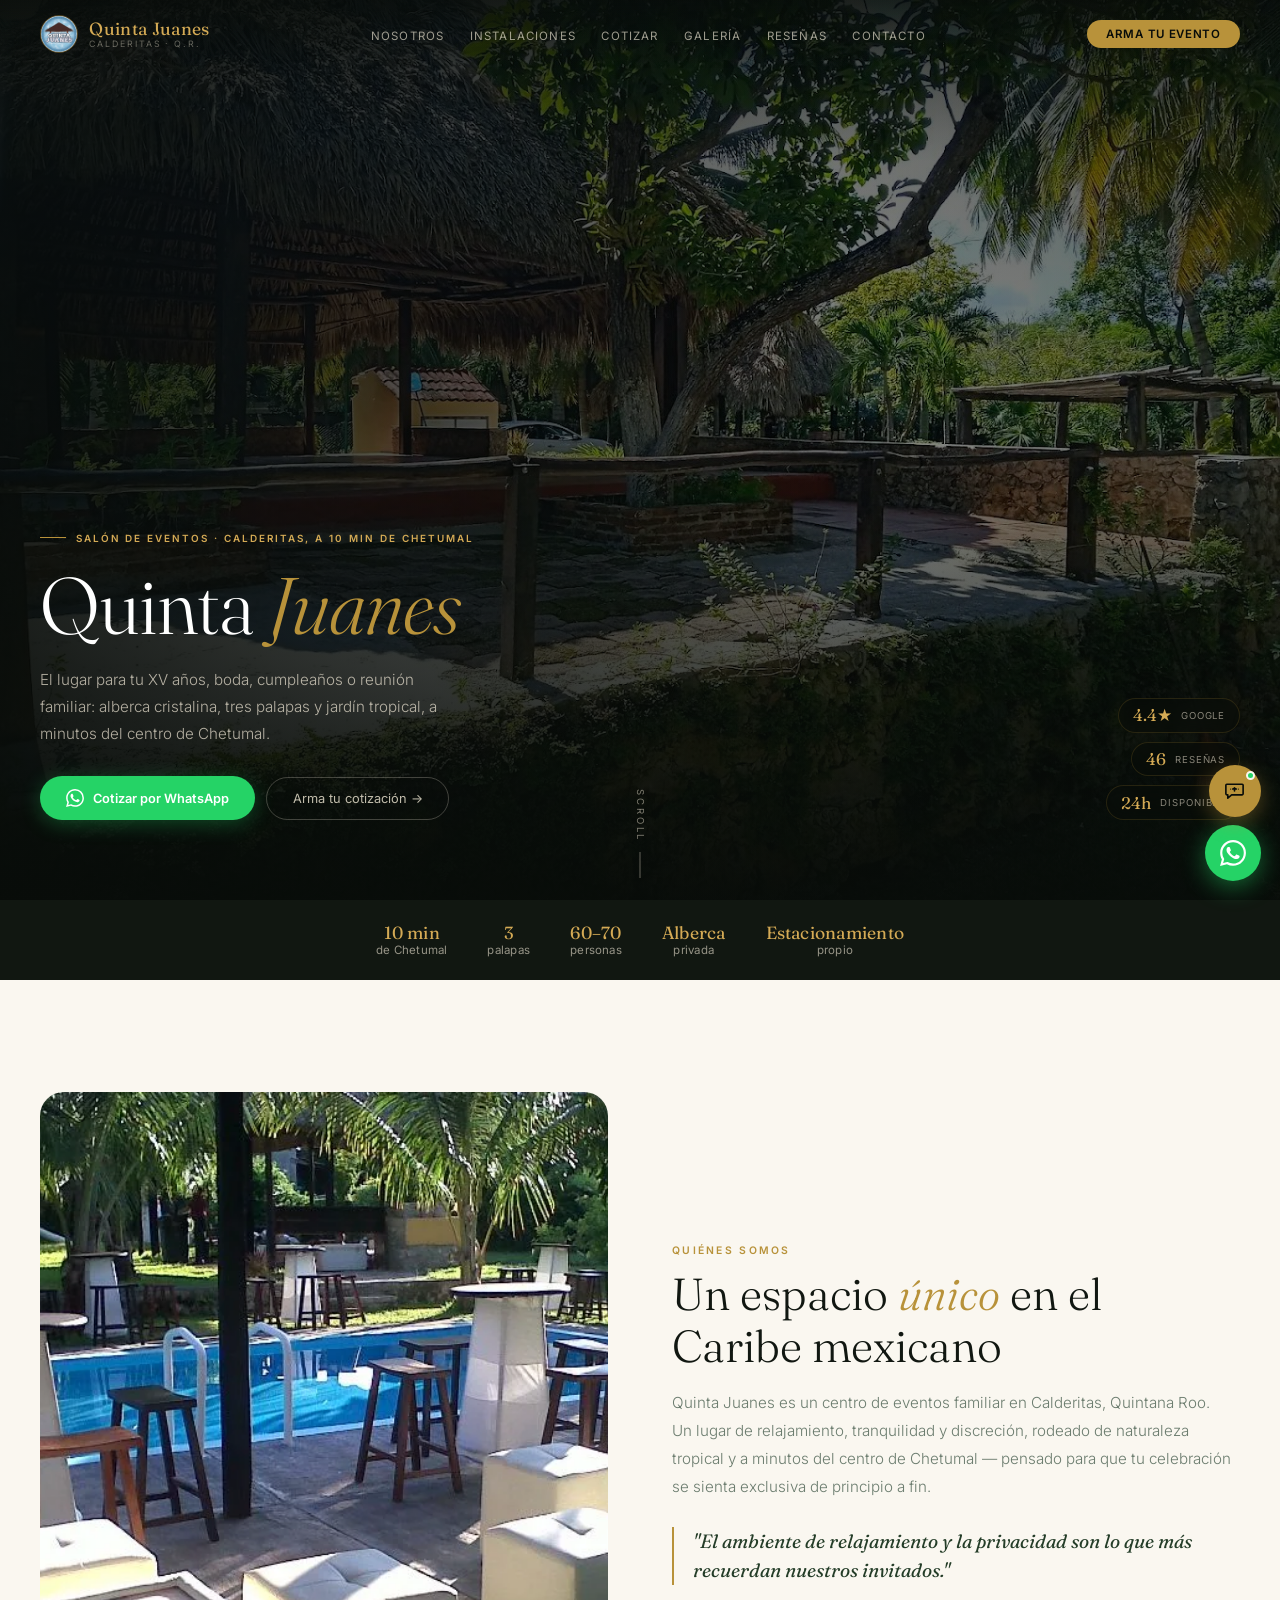
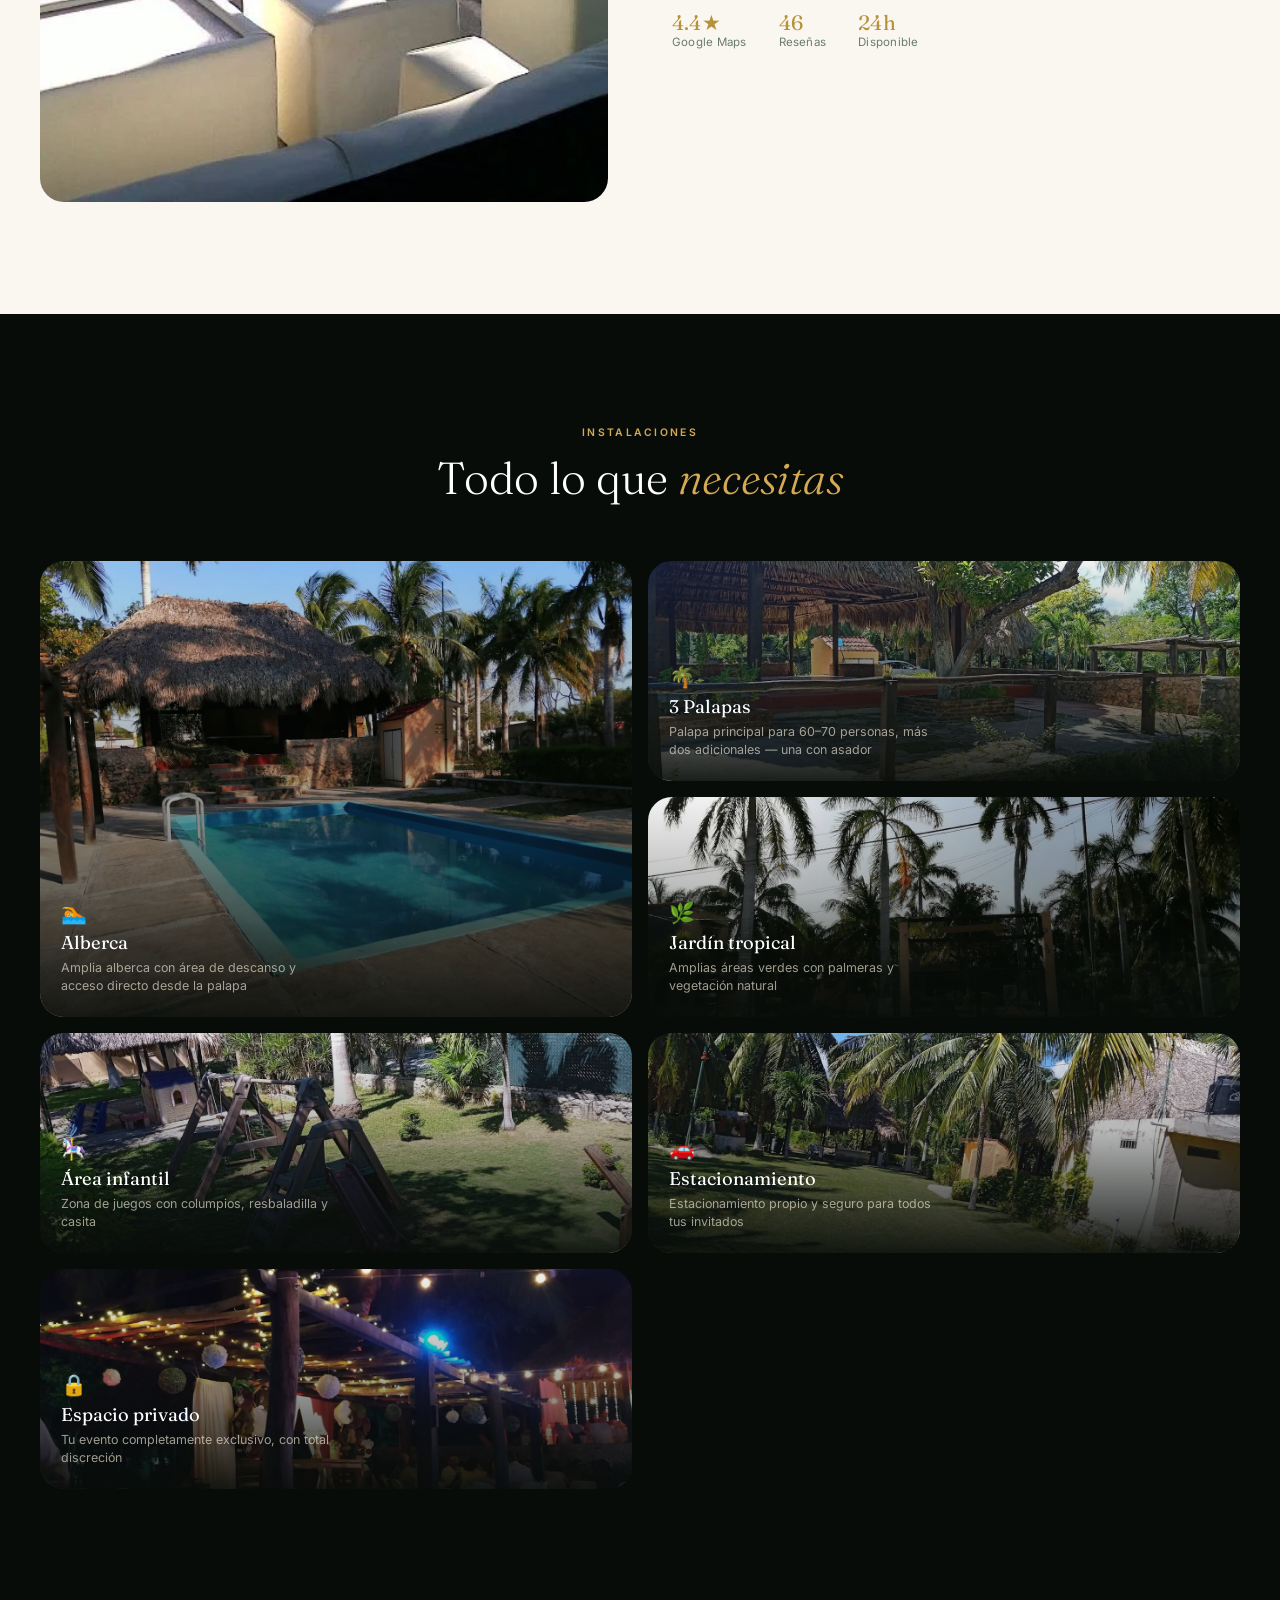
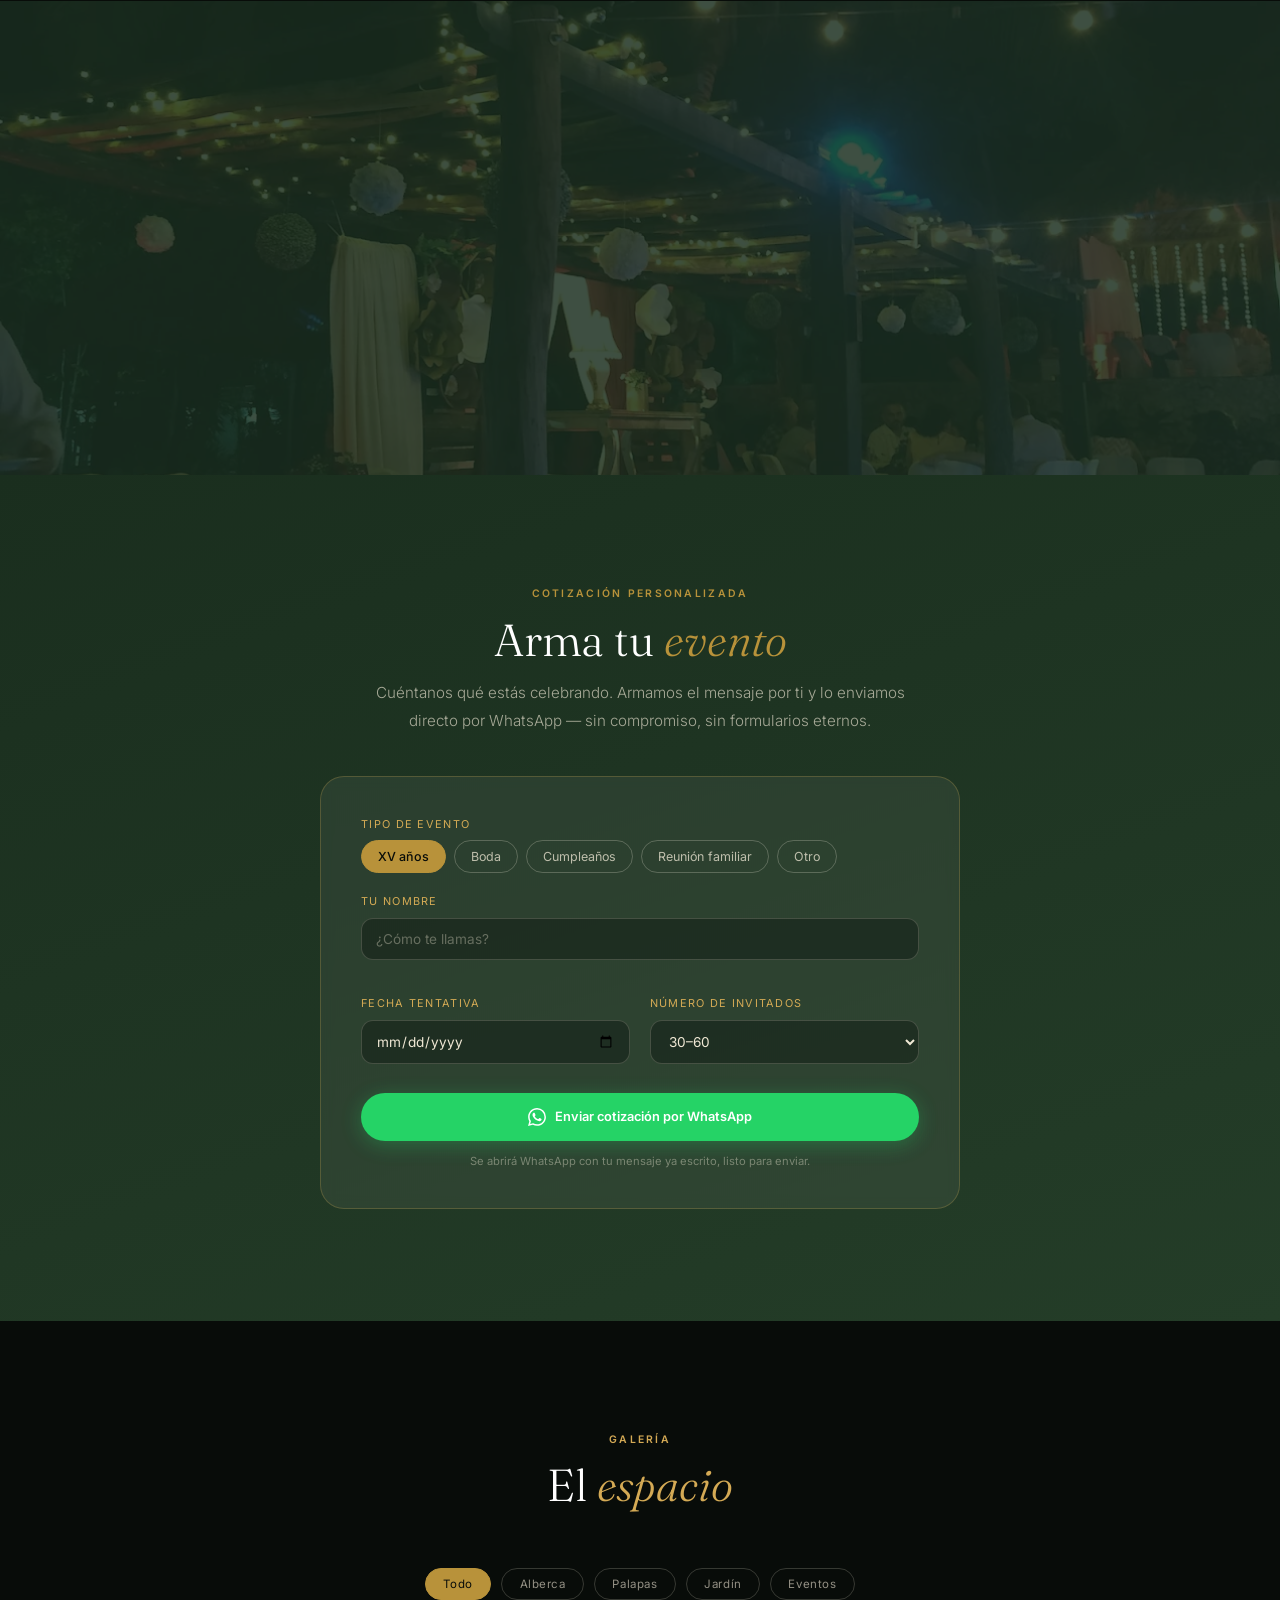
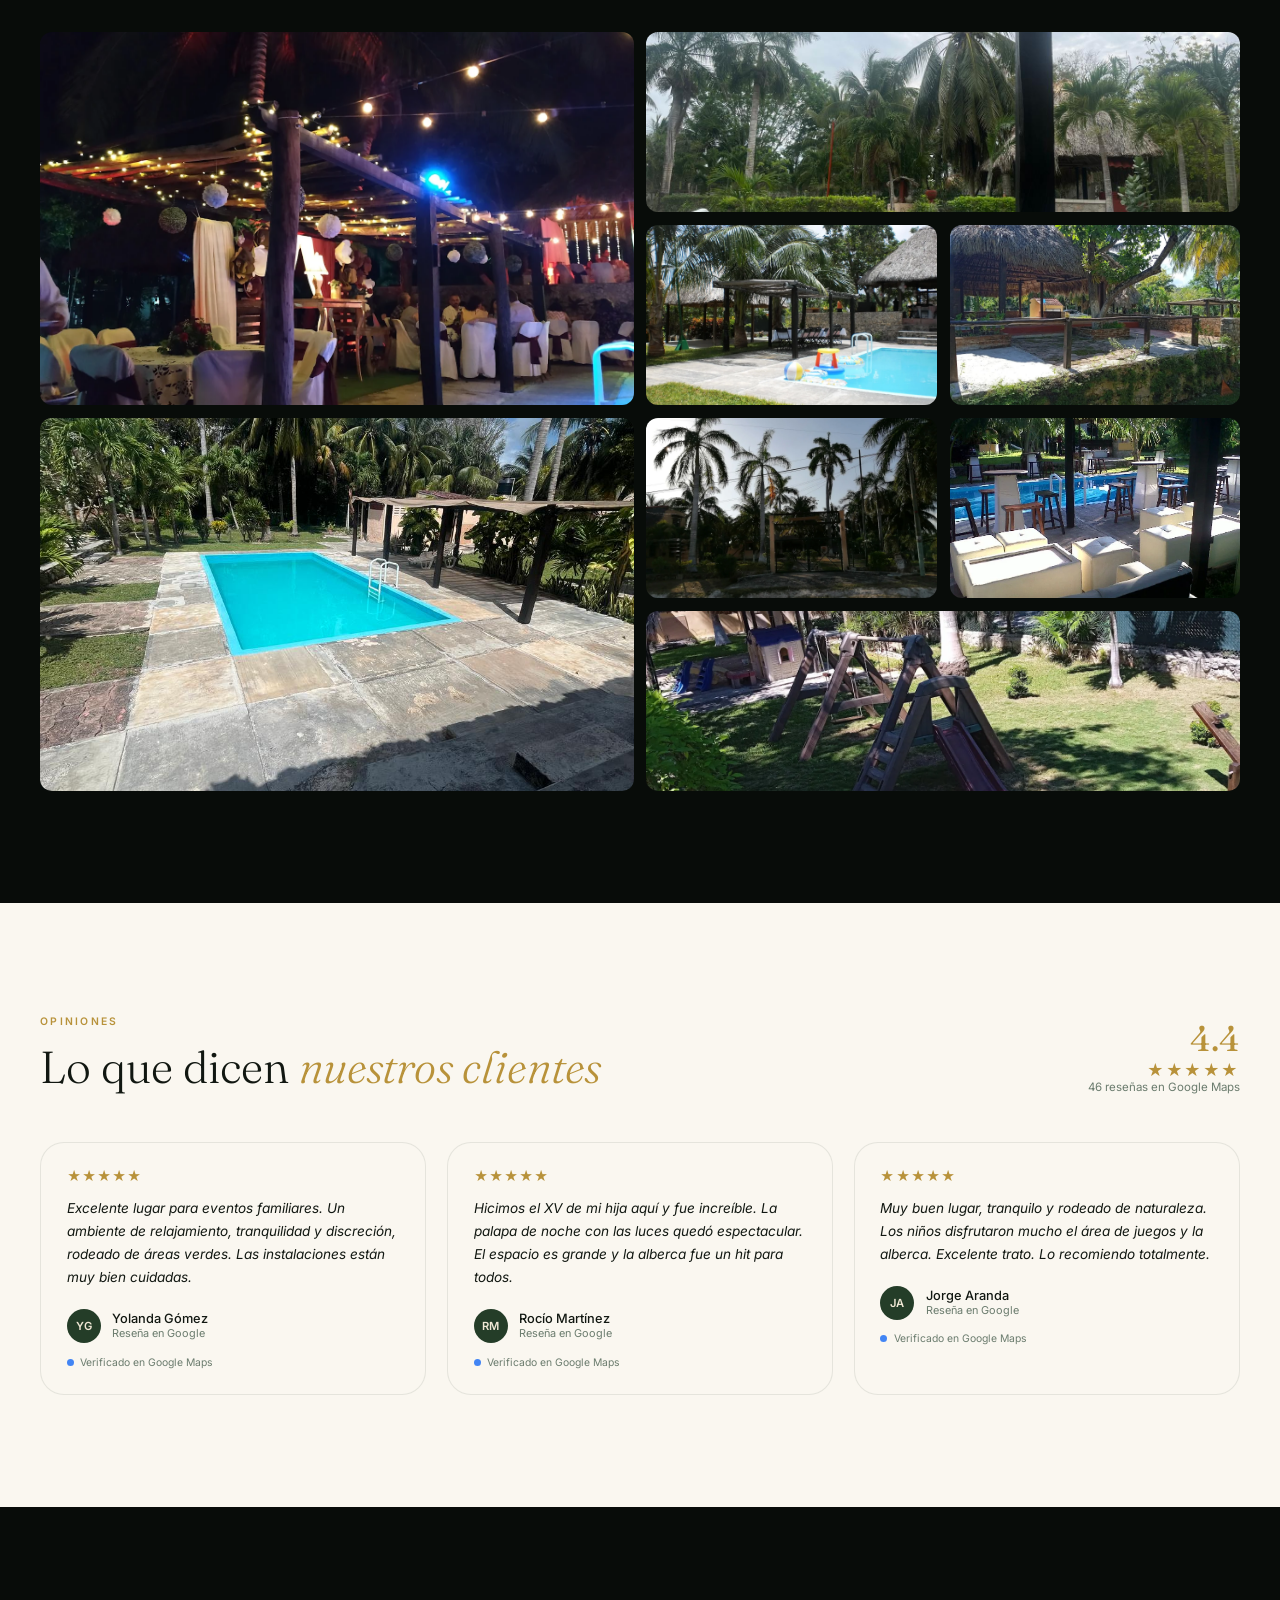
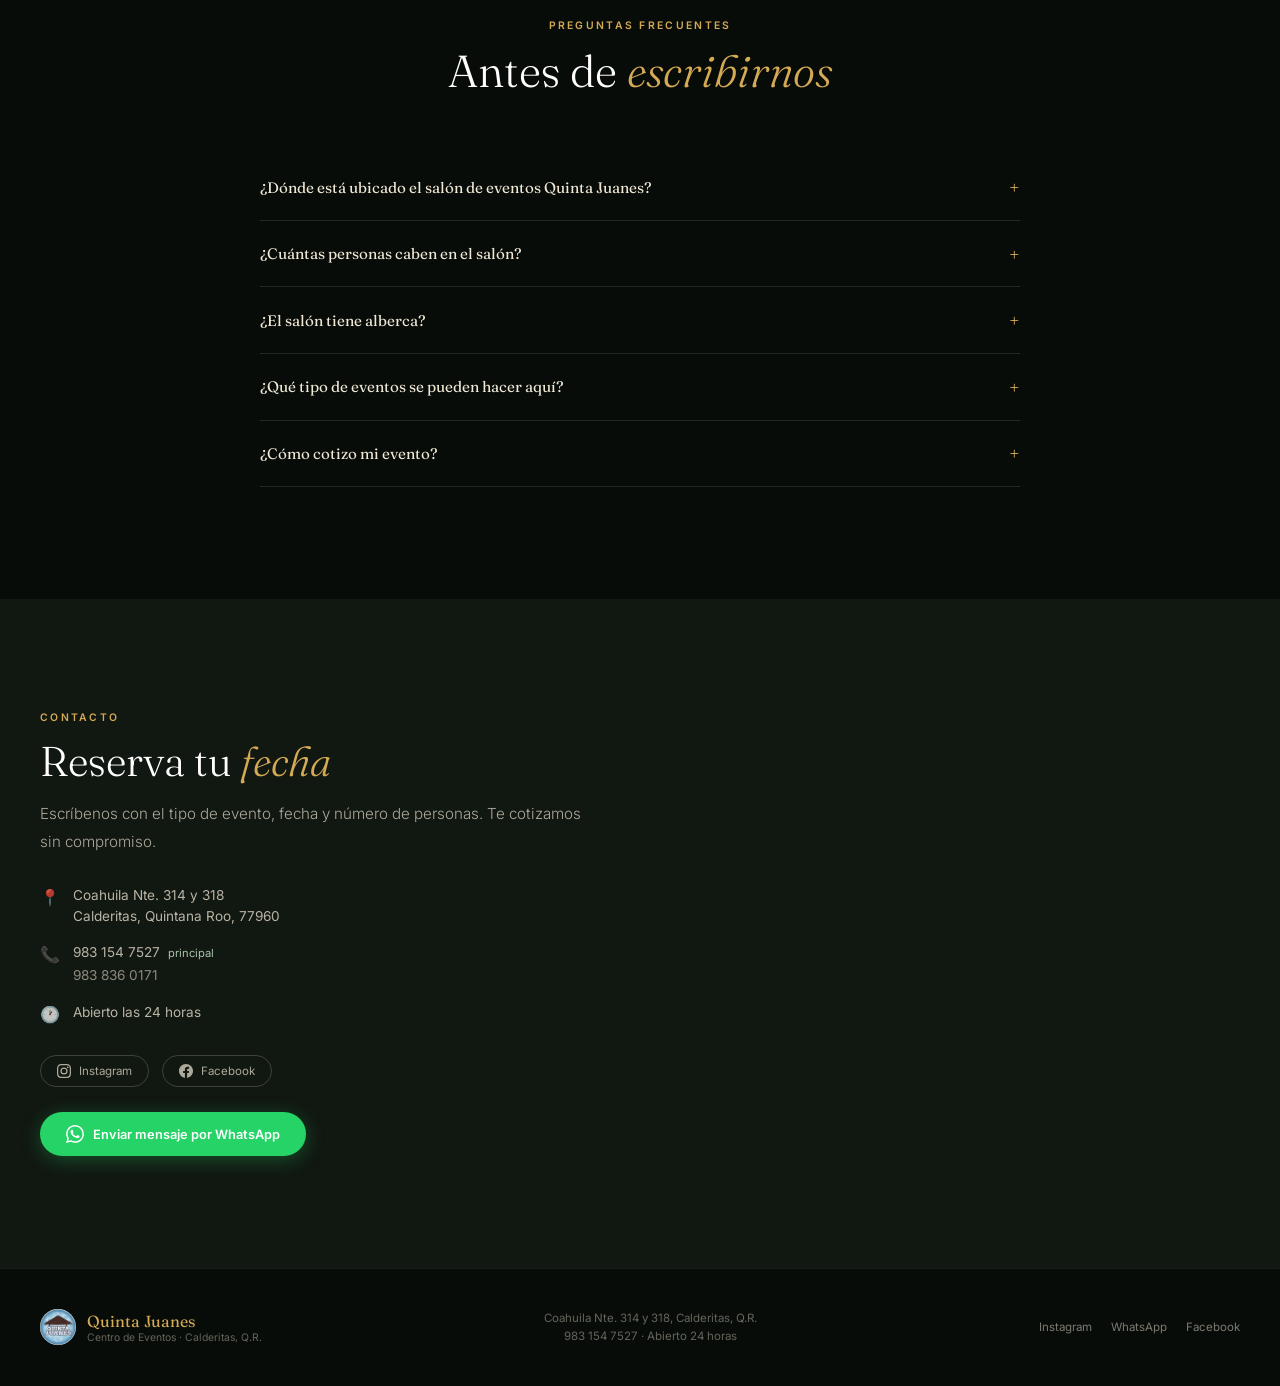
==== commit 2553954b: "new" ====
--- a/index.html
+++ b/index.html
@@ -155,8 +155,8 @@
   <div class="hero-grad"></div>
   <div class="hero-cont">
     <p class="hero-label">Salón de eventos · Calderitas, a 10 min de Chetumal</p>
-    <h1 class="hero-h1">Tu fiesta, entre selva <em>y alberca</em></h1>
-    <p class="hero-p">Alberca cristalina, tres palapas y jardín tropical para tu XV años, boda, cumpleaños o reunión familiar. Un espacio privado y discreto, a minutos del centro de Chetumal.</p>
+    <h1 class="hero-h1">Quinta <em>Juanes</em></h1>
+    <p class="hero-p">El lugar para tu XV años, boda, cumpleaños o reunión familiar: alberca cristalina, tres palapas y jardín tropical, a minutos del centro de Chetumal.</p>
     <div class="hero-btns">
       <a href="https://wa.me/5219831547527?text=Hola!%20Vi%20la%20p%C3%A1gina%20de%20Quinta%20Juanes%20y%20me%20gustar%C3%ADa%20cotizar%20un%20evento%20%F0%9F%8C%B4%0A%0ATipo%3A%20%0AFecha%3A%20%0APersonas%3A" target="_blank" rel="noopener" class="btn-wa">
         <svg width="18" height="18" viewBox="0 0 24 24" fill="currentColor"><path d="M17.472 14.382c-.297-.149-1.758-.867-2.03-.967-.273-.099-.471-.148-.67.15-.197.297-.767.966-.94 1.164-.173.199-.347.223-.644.075-.297-.15-1.255-.463-2.39-1.475-.883-.788-1.48-1.761-1.653-2.059-.173-.297-.018-.458.13-.606.134-.133.298-.347.446-.52.149-.174.198-.298.298-.497.099-.198.05-.371-.025-.52-.075-.149-.669-1.612-.916-2.207-.242-.579-.487-.5-.669-.51-.173-.008-.371-.01-.57-.01-.198 0-.52.074-.792.372-.272.297-1.04 1.016-1.04 2.479 0 1.462 1.065 2.875 1.213 3.074.149.198 2.096 3.2 5.077 4.487.709.306 1.262.489 1.694.625.712.227 1.36.195 1.871.118.571-.085 1.758-.719 2.006-1.413.248-.694.248-1.289.173-1.413-.074-.124-.272-.198-.57-.347m-5.421 7.403h-.004a9.87 9.87 0 01-5.031-1.378l-.361-.214-3.741.982.998-3.648-.235-.374a9.86 9.86 0 01-1.51-5.26c.001-5.45 4.436-9.884 9.888-9.884 2.64 0 5.122 1.03 6.988 2.898a9.825 9.825 0 012.893 6.994c-.003 5.45-4.437 9.884-9.885 9.884m8.413-18.297A11.815 11.815 0 0012.05 0C5.495 0 .16 5.335.157 11.892c0 2.096.547 4.142 1.588 5.945L.057 24l6.305-1.654a11.882 11.882 0 005.683 1.448h.005c6.554 0 11.89-5.335 11.893-11.893a11.821 11.821 0 00-3.48-8.413z"/></svg>
@@ -229,6 +229,22 @@
       <img src="images/quinta_noche.webp" alt="Evento nocturno privado en Quinta Juanes">
       <div class="bcard-txt"><span class="bcard-ico">🔒</span><h3>Espacio privado</h3><p>Tu evento completamente exclusivo, con total discreción</p></div>
     </div>
+  </div>
+</section>
+
+<!-- VIDEO / REEL -->
+<section id="video-sec">
+  <div class="video-cont rev">
+    <button class="play-btn" onclick="window.open('https://www.instagram.com/reel/C_3vDPJxdGc/','_blank')" aria-label="Ver video">
+      <svg width="22" height="22" viewBox="0 0 24 24" fill="white"><path d="M8 5v14l11-7z"/></svg>
+    </button>
+    <p class="label label-claro" style="justify-content:center;">El ambiente</p>
+    <h2 class="cl">Vívelo antes de <em>reservar</em></h2>
+    <p class="p p-cl" style="margin:0 auto 1.8rem;">Mira cómo se ve Quinta Juanes en un evento real. La luz, el ambiente, los detalles que hacen la diferencia.</p>
+    <a href="https://www.instagram.com/reel/C_3vDPJxdGc/" target="_blank" rel="noopener" class="btn-reel">
+      <svg width="14" height="14" viewBox="0 0 24 24" fill="currentColor"><path d="M12 2.163c3.204 0 3.584.012 4.85.07 3.252.148 4.771 1.691 4.919 4.919.058 1.265.069 1.645.069 4.849 0 3.205-.012 3.584-.069 4.849-.149 3.225-1.664 4.771-4.919 4.919-1.266.058-1.644.07-4.85.07-3.204 0-3.584-.012-4.849-.07-3.26-.149-4.771-1.699-4.919-4.92-.058-1.265-.07-1.644-.07-4.849 0-3.204.013-3.583.07-4.849.149-3.227 1.664-4.771 4.919-4.919 1.266-.057 1.645-.069 4.849-.069zM12 0C8.741 0 8.333.014 7.053.072 2.695.272.273 2.69.073 7.052.014 8.333 0 8.741 0 12c0 3.259.014 3.668.072 4.948.2 4.358 2.618 6.78 6.98 6.98C8.333 23.986 8.741 24 12 24c3.259 0 3.668-.014 4.948-.072 4.354-.2 6.782-2.618 6.979-6.98.059-1.28.073-1.689.073-4.948 0-3.259-.014-3.667-.072-4.947-.196-4.354-2.617-6.78-6.979-6.98C15.668.014 15.259 0 12 0zm0 5.838a6.162 6.162 0 100 12.324 6.162 6.162 0 000-12.324zM12 16a4 4 0 110-8 4 4 0 010 8zm6.406-11.845a1.44 1.44 0 100 2.881 1.44 1.44 0 000-2.881z"/></svg>
+      Ver en Instagram
+    </a>
   </div>
 </section>
 
@@ -426,7 +442,7 @@
 
 <!-- ASISTENTE IA -->
 <button class="fab-ai" id="aiFab" aria-label="Abrir asistente virtual">
-  <svg width="24" height="24" viewBox="0 0 24 24" fill="none" stroke="currentColor" stroke-width="1.6"><path d="M12 3a6 6 0 016 6v1a3 3 0 013 3v2a3 3 0 01-3 3h-.5" stroke-linecap="round"/><path d="M12 3a6 6 0 00-6 6v1a3 3 0 00-3 3v2a3 3 0 003 3h9a2 2 0 002-2v-6a6 6 0 00-5-5.92" stroke-linecap="round" stroke-linejoin="round"/><circle cx="9" cy="12" r="1" fill="currentColor" stroke="none"/><circle cx="14" cy="12" r="1" fill="currentColor" stroke="none"/></svg>
+  <svg width="23" height="23" viewBox="0 0 24 24" fill="none" stroke="currentColor" stroke-width="1.7"><path d="M4 5.5h16a1 1 0 011 1v9a1 1 0 01-1 1H9l-4 3.5v-3.5H4a1 1 0 01-1-1v-9a1 1 0 011-1z" stroke-linejoin="round"/><path d="M12 9.5v3M12 9.5l1.7 1M12 9.5l-1.7 1" stroke-linecap="round"/><circle cx="8" cy="10.5" r=".6" fill="currentColor" stroke="none"/><circle cx="16" cy="10.5" r=".6" fill="currentColor" stroke="none"/></svg>
   <span class="fab-ai-dot"></span>
 </button>
 
--- a/styles.css
+++ b/styles.css
@@ -44,6 +44,7 @@
   position:fixed;top:0;left:0;right:0;z-index:900;
   height:68px;display:flex;align-items:center;justify-content:space-between;
   padding:0 clamp(1.2rem,4vw,2.5rem);
+  background:linear-gradient(to bottom,rgba(8,12,9,.55) 0%,rgba(8,12,9,0) 100%);
   transition:background .4s,backdrop-filter .4s;
 }
 #nav.scrolled{background:rgba(8,12,9,0.94);backdrop-filter:blur(20px);border-bottom:1px solid rgba(184,146,58,0.12);}
@@ -70,9 +71,13 @@
 
 /* ── HERO ── */
 #hero{height:100svh;min-height:560px;position:relative;display:flex;align-items:flex-end;padding:0 clamp(1.2rem,4vw,2.5rem) clamp(3rem,8vw,5rem);overflow:hidden;}
-.hero-img{position:absolute;inset:0;background:url('images/quinta_vista1.jpg') center/cover no-repeat;animation:zoom 24s ease-in-out infinite alternate;}
-@keyframes zoom{from{transform:scale(1.08)}to{transform:scale(1)}}
-.hero-grad{position:absolute;inset:0;background:linear-gradient(to right,rgba(8,12,9,.8) 0%,rgba(8,12,9,.15) 75%),linear-gradient(to top,rgba(8,12,9,.95) 0%,rgba(8,12,9,0) 55%);}
+.hero-img{position:absolute;inset:0;background:url('images/quinta_palapas.jpg') center 60%/cover no-repeat;filter:brightness(.8) contrast(1.12) saturate(1.08);animation:zoom 26s ease-in-out infinite alternate;}
+.hero-img::after{content:'';position:absolute;inset:0;opacity:.05;mix-blend-mode:overlay;background-image:url("data:image/svg+xml,%3Csvg xmlns='http://www.w3.org/2000/svg' viewBox='0 0 200 200'%3E%3Cfilter id='n'%3E%3CfeTurbulence type='fractalNoise' baseFrequency='0.9' numOctaves='2' stitchTiles='stitch'/%3E%3C/filter%3E%3Crect width='100%25' height='100%25' filter='url(%23n)'/%3E%3C/svg%3E");}
+@keyframes zoom{from{transform:scale(1.04)}to{transform:scale(1)}}
+.hero-grad{position:absolute;inset:0;background:
+  linear-gradient(to right,rgba(8,12,9,.85) 0%,rgba(8,12,9,.3) 65%,rgba(8,12,9,.4) 100%),
+  linear-gradient(to top,rgba(8,12,9,.96) 0%,rgba(8,12,9,.1) 50%,rgba(8,12,9,.35) 100%),
+  linear-gradient(to bottom,rgba(8,12,9,.5) 0%,rgba(8,12,9,0) 18%);}
 .hero-cont{position:relative;z-index:2;max-width:600px;}
 .hero-label{display:inline-flex;align-items:center;gap:.6rem;font-size:.62rem;font-weight:600;letter-spacing:.2em;text-transform:uppercase;color:var(--oro-v);margin-bottom:1.1rem;}
 .hero-label::before{content:'';width:26px;height:1px;background:var(--oro);}
@@ -90,6 +95,18 @@
 .scroll-cue{position:absolute;left:50%;bottom:1.4rem;transform:translateX(-50%);z-index:2;font-size:.6rem;letter-spacing:.3em;text-transform:uppercase;color:rgba(240,232,213,.5);writing-mode:vertical-rl;display:flex;align-items:center;gap:.6rem;}
 .scroll-cue::after{content:'';width:1px;height:26px;background:rgba(240,232,213,.4);animation:scrolldown 1.8s ease-in-out infinite;}
 @keyframes scrolldown{0%{transform:scaleY(0);transform-origin:top;}50%{transform:scaleY(1);transform-origin:top;}50.01%{transform-origin:bottom;}100%{transform:scaleY(0);transform-origin:bottom;}}
+
+/* ── VIDEO / REEL ── */
+#video-sec{background:var(--profundo);position:relative;overflow:hidden;text-align:center;padding:clamp(3.5rem,9vw,6rem) clamp(1.2rem,4vw,2.5rem);}
+#video-sec::before{content:'';position:absolute;inset:0;background:url('images/quinta_noche.webp') center/cover no-repeat;opacity:.16;}
+.video-cont{position:relative;z-index:2;max-width:540px;margin:0 auto;}
+.play-btn{width:68px;height:68px;border-radius:50%;background:rgba(184,146,58,.92);border:none;display:flex;align-items:center;justify-content:center;margin:0 auto 1.6rem;box-shadow:0 0 0 12px rgba(184,146,58,.12);transition:transform .2s,background .2s;}
+.play-btn:hover{transform:scale(1.08);background:var(--oro-v);}
+.play-btn svg{margin-left:3px;}
+#video-sec h2{color:var(--blanco);margin-bottom:.7rem;}
+#video-sec .p{color:rgba(240,232,213,.6);margin:0 auto 1.6rem;}
+.btn-reel{display:inline-flex;align-items:center;gap:.6rem;border:1px solid rgba(184,146,58,.45);color:var(--oro-v);padding:.7rem 1.5rem;border-radius:var(--r-xl);font-size:.78rem;transition:background .2s,border-color .2s;}
+.btn-reel:hover{background:rgba(184,146,58,.12);border-color:var(--oro-v);}
 
 /* ── TRUST STRIP ── */
 .trust-strip{display:flex;flex-wrap:wrap;justify-content:center;gap:clamp(1rem,4vw,2.5rem);padding:1.4rem clamp(1.2rem,4vw,2.5rem);background:var(--carbon);}
@@ -215,14 +232,14 @@
 .fab-ai{position:fixed;right:1.2rem;bottom:5.2rem;z-index:850;width:52px;height:52px;border-radius:50%;background:var(--oro);color:var(--negro);border:none;display:flex;align-items:center;justify-content:center;box-shadow:0 6px 20px rgba(184,146,58,.4);transition:transform .2s;}
 .fab-ai:hover{transform:scale(1.06);}
 .fab-ai-dot{position:absolute;top:6px;right:6px;width:9px;height:9px;border-radius:50%;background:#25d366;border:2px solid var(--crema);}
-.ai-panel{position:fixed;right:1.2rem;bottom:1.2rem;z-index:950;width:min(380px,calc(100vw - 2.4rem));height:min(560px,calc(100vh - 2.4rem));background:var(--crema);border-radius:var(--r-lg);box-shadow:0 20px 60px rgba(0,0,0,.35);display:none;flex-direction:column;overflow:hidden;border:1px solid rgba(184,146,58,.2);}
+.ai-panel{position:fixed;right:1.2rem;bottom:1.2rem;z-index:950;width:min(380px,calc(100vw - 2.4rem));height:min(560px,calc(100svh - 2.4rem));max-height:calc(100svh - 2.4rem);background:var(--crema);border-radius:var(--r-lg);box-shadow:0 20px 60px rgba(0,0,0,.35);display:none;flex-direction:column;overflow:hidden;border:1px solid rgba(184,146,58,.2);}
 .ai-panel.open{display:flex;}
-.ai-head{background:var(--negro);padding:1rem 1.2rem;display:flex;justify-content:space-between;align-items:center;}
+.ai-head{flex:0 0 auto;background:var(--negro);padding:1rem 1.2rem;display:flex;justify-content:space-between;align-items:center;}
 .ai-head-t{font-family:'Fraunces',serif;color:var(--oro-v);font-size:.95rem;}
 .ai-head-s{font-size:.65rem;color:rgba(240,232,213,.5);display:flex;align-items:center;gap:.4rem;margin-top:2px;}
 .ai-online{width:6px;height:6px;border-radius:50%;background:#25d366;}
 .ai-close{background:none;border:none;color:var(--arena);font-size:1rem;}
-.ai-body{flex:1;overflow-y:auto;padding:1rem 1.1rem;display:flex;flex-direction:column;gap:.7rem;}
+.ai-body{flex:1 1 auto;min-height:0;overflow-y:auto;-webkit-overflow-scrolling:touch;overscroll-behavior:contain;padding:1rem 1.1rem;display:flex;flex-direction:column;gap:.7rem;}
 .ai-msg{max-width:85%;padding:.7rem .95rem;border-radius:var(--r);font-size:.82rem;line-height:1.55;}
 .ai-msg-bot{background:var(--blanco);border:1px solid rgba(107,124,110,.15);align-self:flex-start;border-bottom-left-radius:2px;}
 .ai-msg-user{background:var(--bosque);color:var(--arena);align-self:flex-end;border-bottom-right-radius:2px;}
@@ -230,10 +247,10 @@
 .ai-msg-typing span{width:6px;height:6px;border-radius:50%;background:var(--gris);animation:blink 1.2s infinite;}
 .ai-msg-typing span:nth-child(2){animation-delay:.2s;} .ai-msg-typing span:nth-child(3){animation-delay:.4s;}
 @keyframes blink{0%,60%,100%{opacity:.3;}30%{opacity:1;}}
-.ai-suggestions{display:flex;gap:.5rem;padding:0 1.1rem .7rem;overflow-x:auto;}
+.ai-suggestions{flex:0 0 auto;display:flex;gap:.5rem;padding:0 1.1rem .7rem;overflow-x:auto;}
 .ai-chip{white-space:nowrap;background:none;border:1px solid rgba(107,124,110,.25);color:var(--bosque);padding:.4rem .8rem;border-radius:var(--r-xl);font-size:.7rem;}
 .ai-chip:hover{border-color:var(--oro);color:var(--oro);}
-.ai-input-row{display:flex;gap:.6rem;padding:.9rem 1.1rem;border-top:1px solid rgba(107,124,110,.15);background:var(--blanco);}
+.ai-input-row{flex:0 0 auto;display:flex;gap:.6rem;padding:.9rem 1.1rem;border-top:1px solid rgba(107,124,110,.15);background:var(--blanco);}
 .ai-input-row input{flex:1;border:1px solid rgba(107,124,110,.25);border-radius:var(--r-xl);padding:.65rem 1rem;font-size:.82rem;font-family:inherit;}
 .ai-input-row input:focus{border-color:var(--oro);}
 .ai-input-row button{width:38px;height:38px;border-radius:50%;background:var(--bosque);color:var(--arena);border:none;display:flex;align-items:center;justify-content:center;flex-shrink:0;}
@@ -267,7 +284,7 @@
 @media (max-width:640px){
   #hero{padding:0 1.1rem 2.6rem;align-items:flex-end;}
   .hero-cont{max-width:100%;}
-  .hero-stats{position:static;flex-direction:row;flex-wrap:wrap;margin-top:1.4rem;align-items:flex-start;}
+  .hero-stats{display:none;}
   .hero-btns{width:100%;}
   .hero-btns a{flex:1;justify-content:center;}
   .scroll-cue{display:none;}
@@ -279,7 +296,7 @@
   .quote-card{padding:1.3rem;}
   .qf-pills{gap:.4rem;}
   .pill{font-size:.72rem;padding:.45rem .85rem;}
-  .ai-panel{right:.6rem;left:.6rem;bottom:.6rem;width:auto;height:min(70vh,560px);}
+  .ai-panel{right:.6rem;left:.6rem;bottom:.6rem;width:auto;height:min(72svh,560px);max-height:calc(100svh - 1.2rem);}
   .fab-wa{right:1rem;bottom:1rem;width:52px;height:52px;}
   .fab-ai{right:1rem;bottom:4.7rem;width:48px;height:48px;}
   #contacto,.quote-section,#instalaciones,#galeria,#faq,.editorial,#resenas{padding-left:1.1rem;padding-right:1.1rem;}
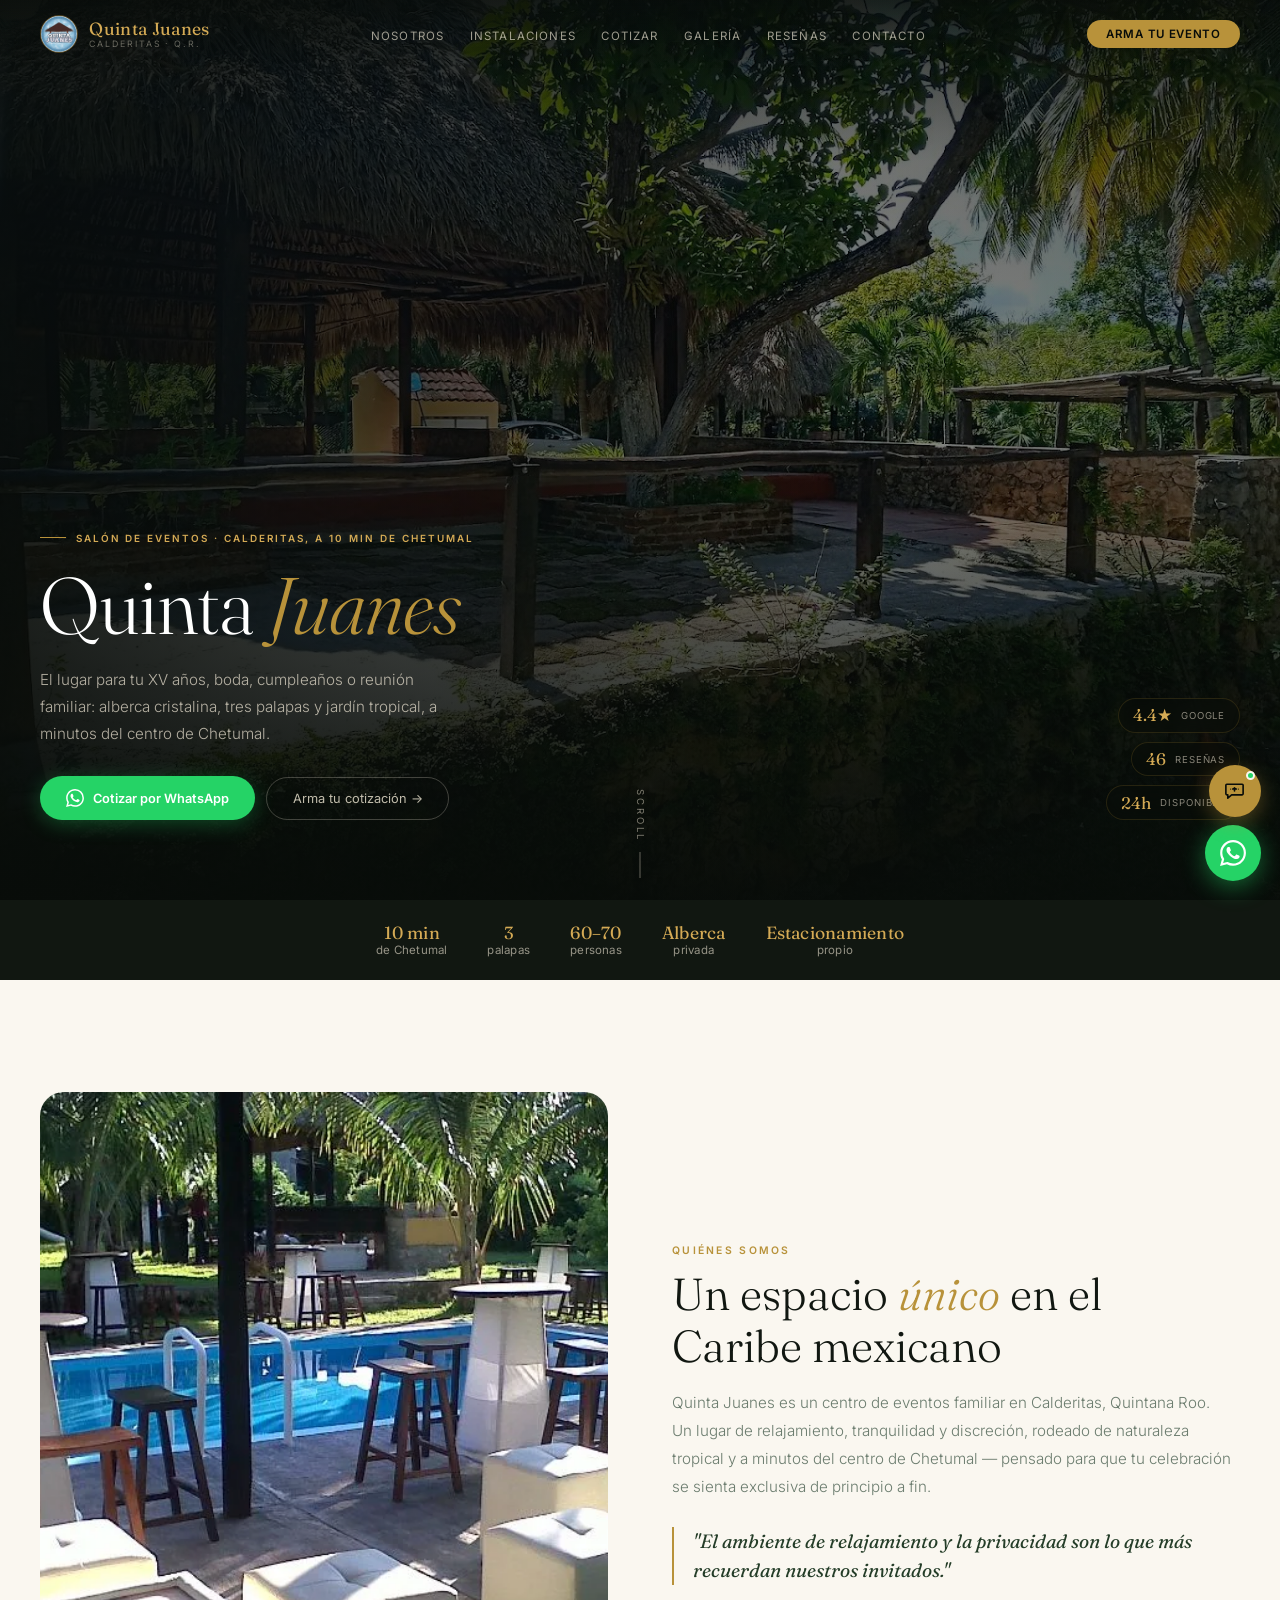
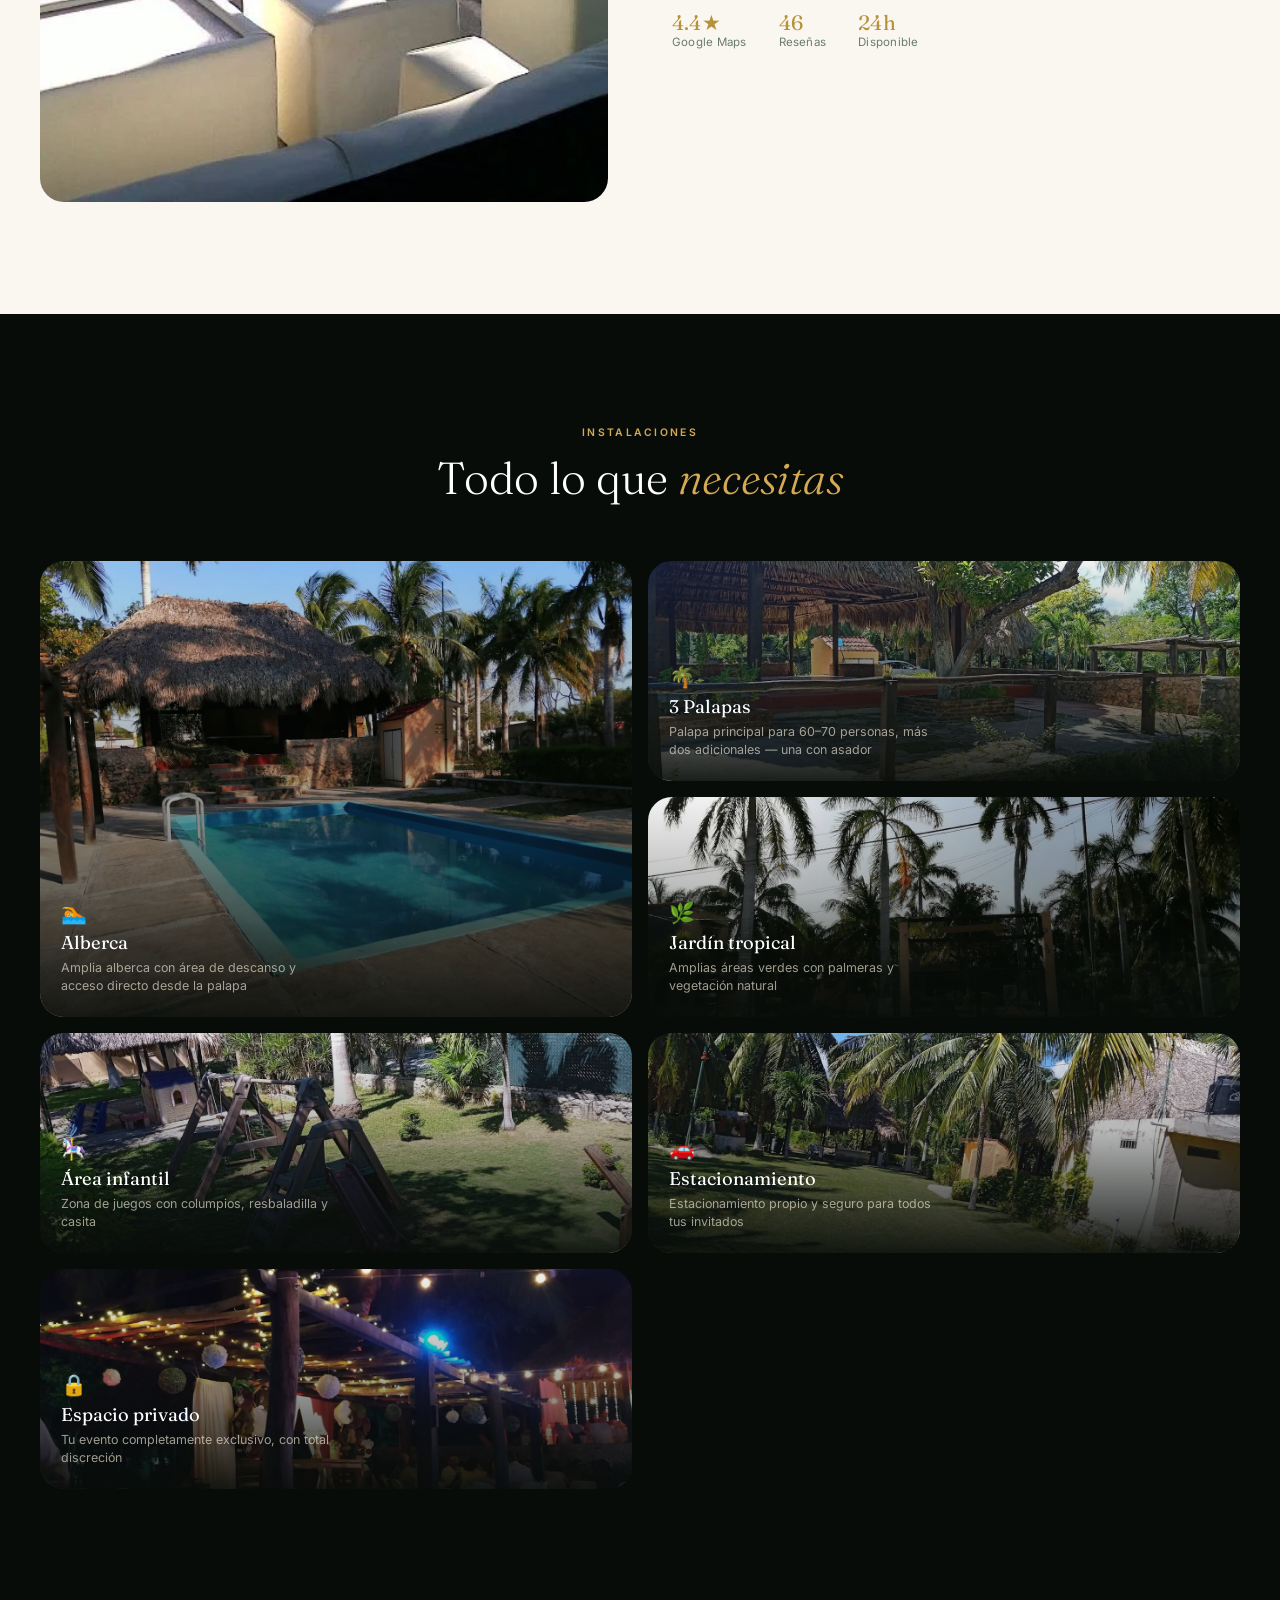
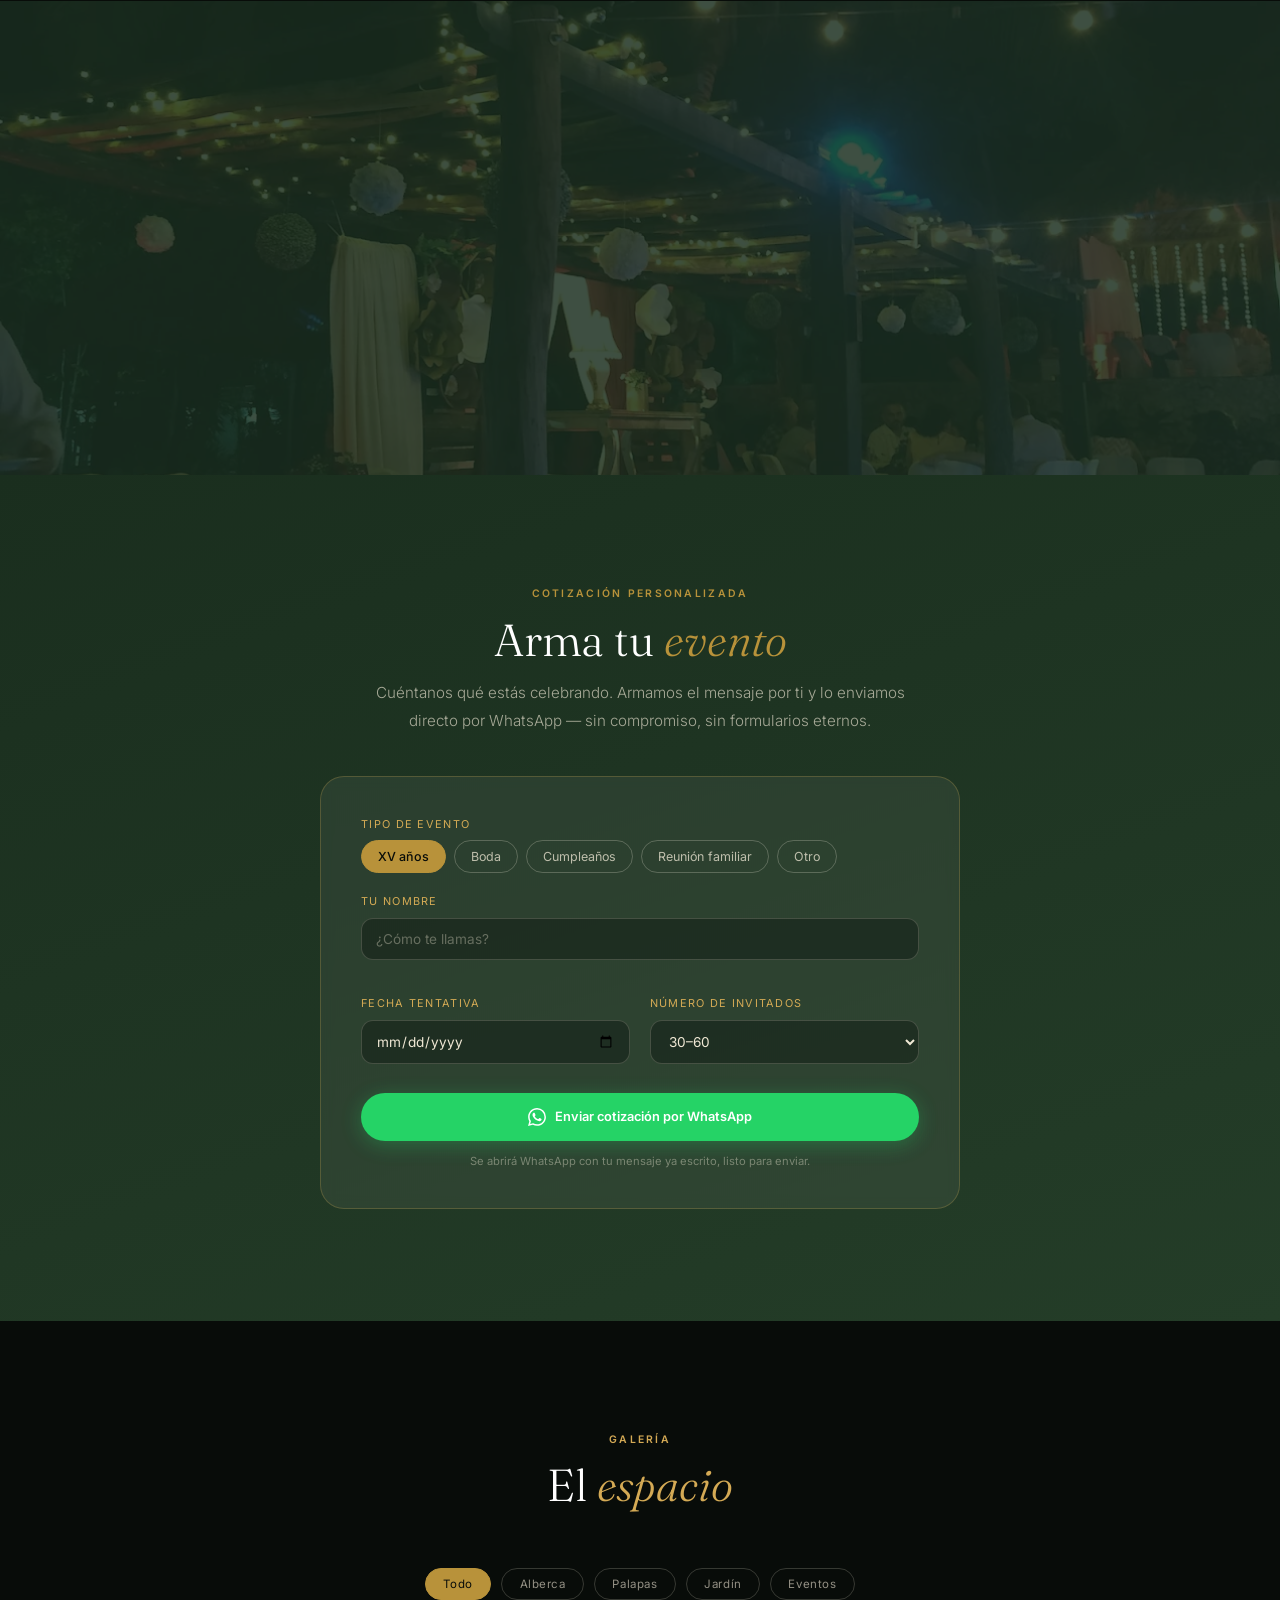
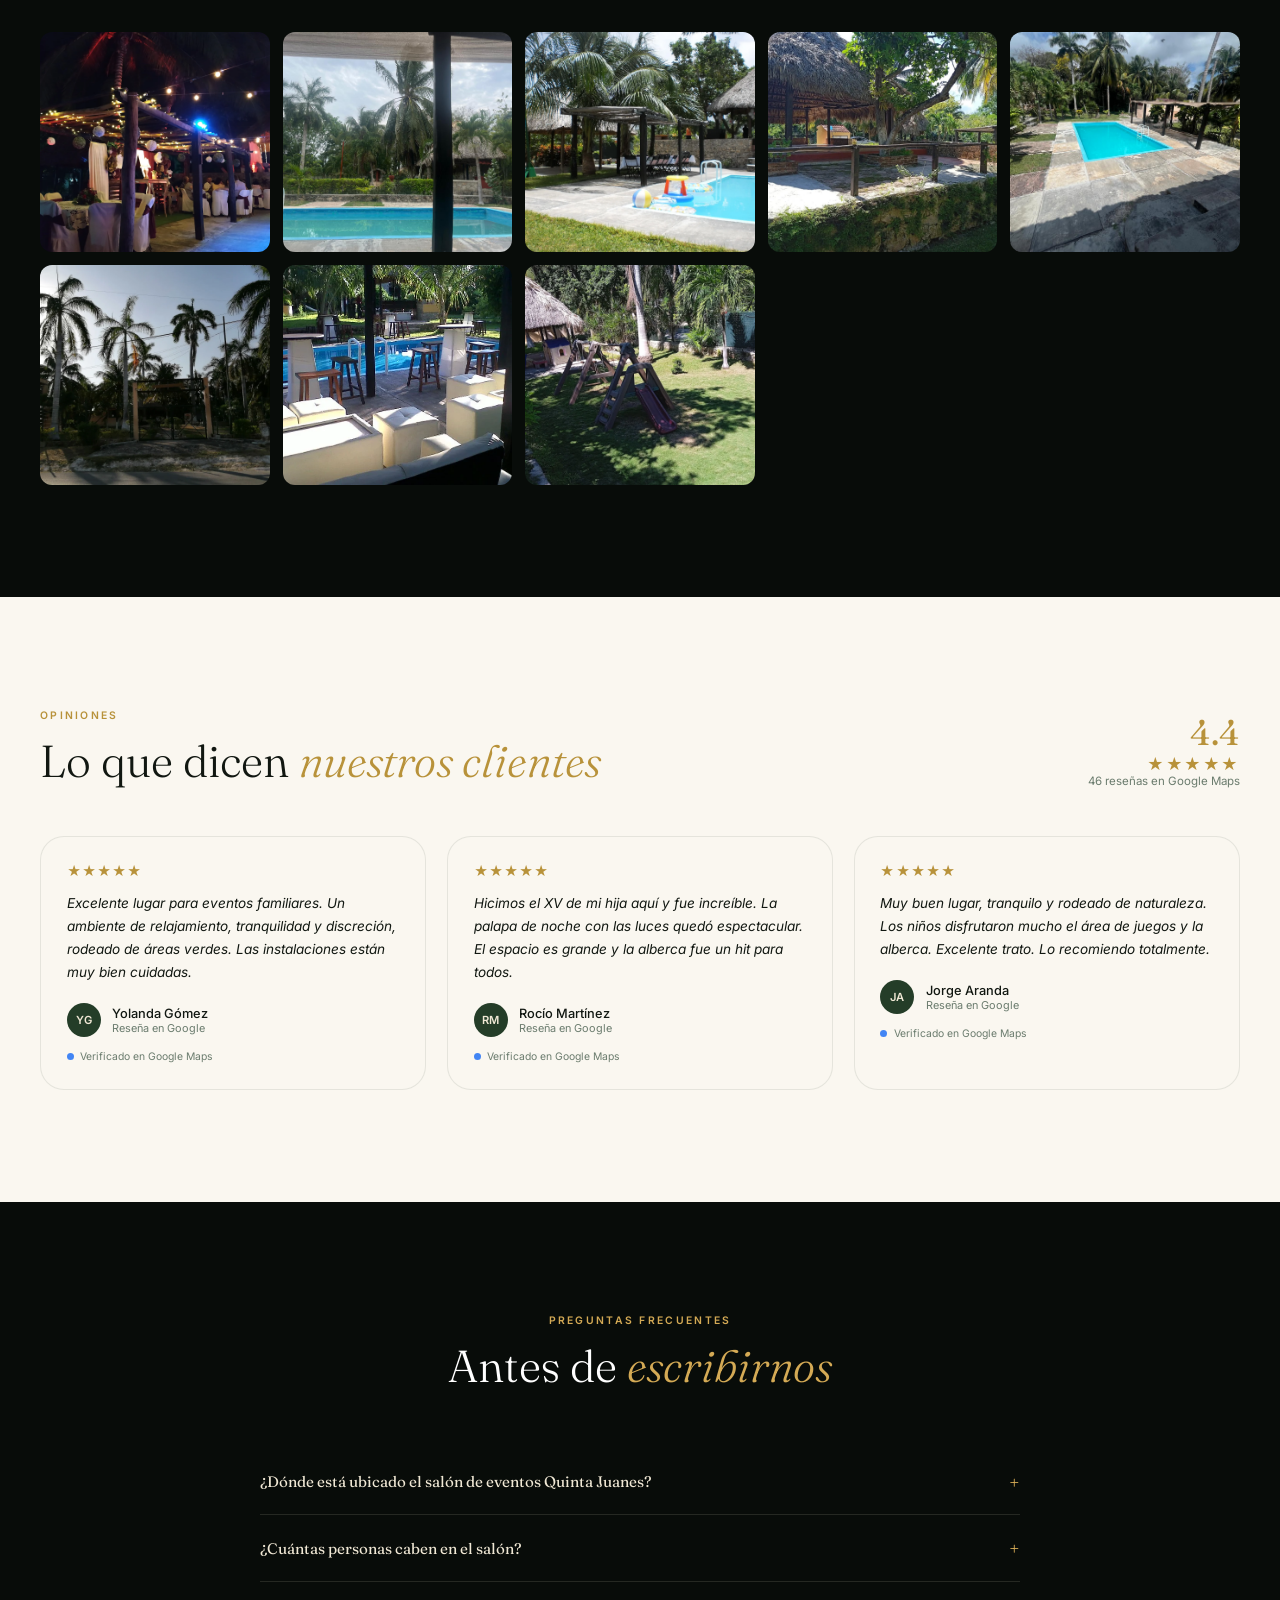
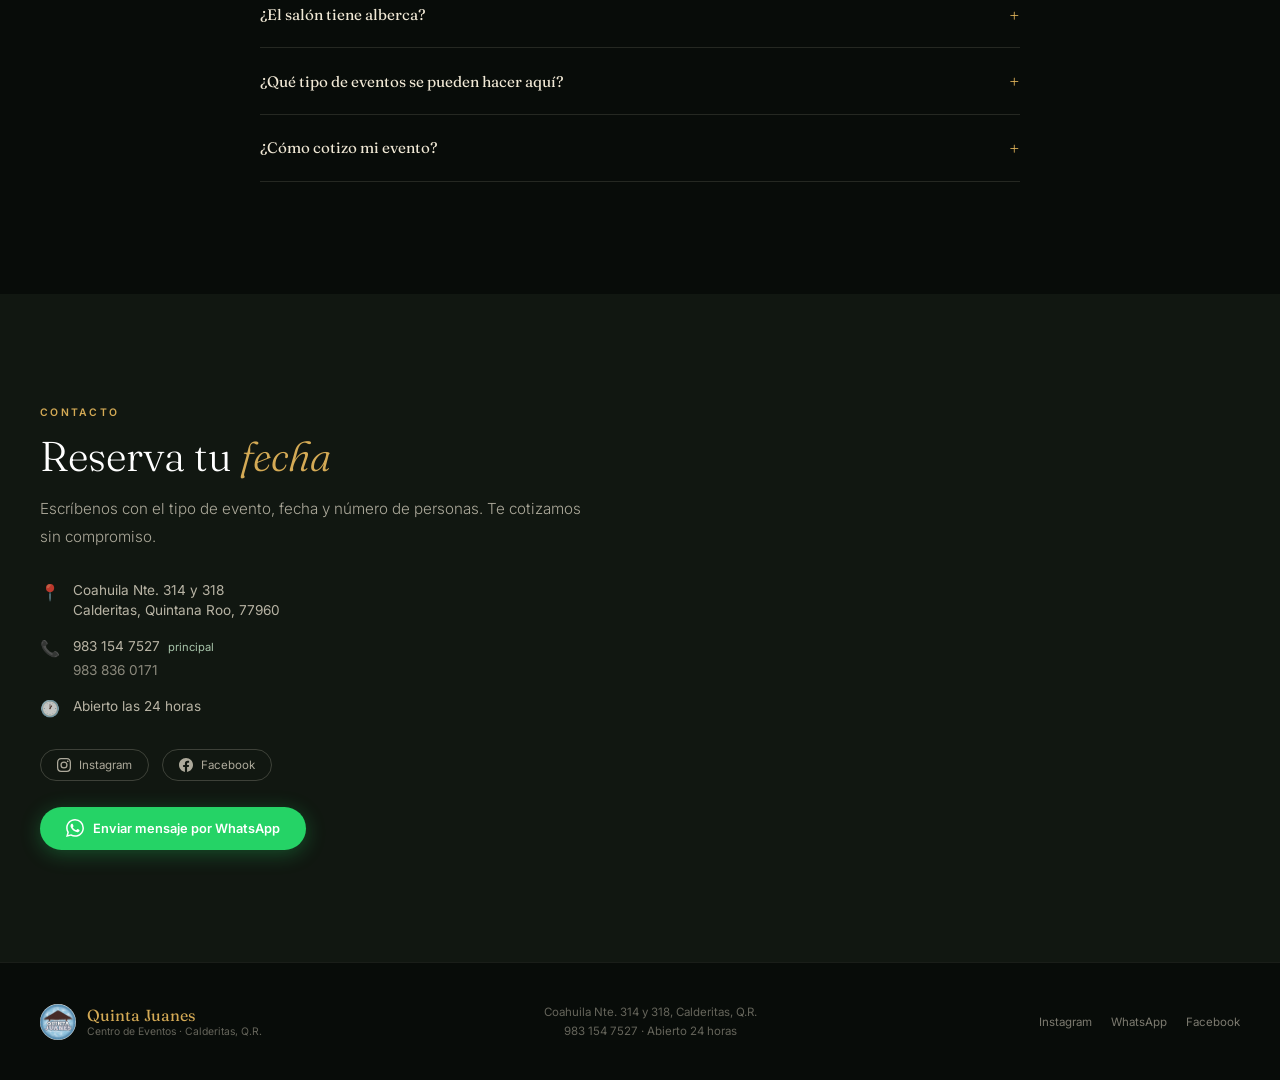
==== commit fd7d236e: "a" ====
--- a/index.html
+++ b/index.html
@@ -235,9 +235,9 @@
 <!-- VIDEO / REEL -->
 <section id="video-sec">
   <div class="video-cont rev">
-    <button class="play-btn" onclick="window.open('https://www.instagram.com/reel/C_3vDPJxdGc/','_blank')" aria-label="Ver video">
+    <a href="https://www.instagram.com/reel/C_3vDPJxdGc/" target="_blank" rel="noopener" class="play-btn" aria-label="Ver video en Instagram">
       <svg width="22" height="22" viewBox="0 0 24 24" fill="white"><path d="M8 5v14l11-7z"/></svg>
-    </button>
+    </a>
     <p class="label label-claro" style="justify-content:center;">El ambiente</p>
     <h2 class="cl">Vívelo antes de <em>reservar</em></h2>
     <p class="p p-cl" style="margin:0 auto 1.8rem;">Mira cómo se ve Quinta Juanes en un evento real. La luz, el ambiente, los detalles que hacen la diferencia.</p>
--- a/styles.css
+++ b/styles.css
@@ -162,11 +162,10 @@
 .gal-filters{display:flex;justify-content:center;flex-wrap:wrap;gap:.6rem;margin-bottom:2rem;}
 .gf{background:transparent;border:1px solid rgba(240,232,213,.2);color:rgba(240,232,213,.6);padding:.5rem 1.1rem;border-radius:var(--r-xl);font-size:.72rem;letter-spacing:.05em;transition:all .2s;}
 .gf.active,.gf:hover{background:var(--oro);border-color:var(--oro);color:var(--negro);}
-.gal-grid{display:grid;grid-template-columns:repeat(4,1fr);grid-auto-rows:180px;gap:.8rem;max-width:1300px;margin:0 auto;}
+.gal-grid{display:grid;grid-template-columns:repeat(auto-fill,minmax(220px,1fr));grid-auto-rows:220px;gap:.8rem;max-width:1300px;margin:0 auto;}
 .gal-grid img{width:100%;height:100%;object-fit:cover;border-radius:var(--r);cursor:pointer;transition:transform .4s ease,opacity .3s ease;}
 .gal-grid img:hover{transform:scale(1.02);}
 .gal-grid img.hide{display:none;}
-.g1{grid-column:span 2;grid-row:span 2;} .g2{grid-column:span 2;} .g3{grid-column:span 1;} .g6{grid-column:span 1;} .g5{grid-column:span 2;grid-row:span 2;} .g4{grid-column:span 1;} .g7{grid-column:span 1;} .g8{grid-column:span 2;}
 .lb{display:none;position:fixed;inset:0;z-index:1000;background:rgba(8,12,9,.96);align-items:center;justify-content:center;padding:2rem;}
 .lb.open{display:flex;}
 .lb img{max-width:90vw;max-height:85vh;border-radius:var(--r);object-fit:contain;}
@@ -291,8 +290,7 @@
   .trust-strip{gap:1rem 1.4rem;}
   .bento{grid-template-columns:1fr;}
   .b-big,.bcard{grid-column:span 1;aspect-ratio:4/3;}
-  .gal-grid{grid-template-columns:repeat(2,1fr);grid-auto-rows:140px;}
-  .g1,.g5{grid-column:span 2;grid-row:span 1;aspect-ratio:16/10;}
+  .gal-grid{grid-template-columns:repeat(2,1fr);grid-auto-rows:150px;}
   .quote-card{padding:1.3rem;}
   .qf-pills{gap:.4rem;}
   .pill{font-size:.72rem;padding:.45rem .85rem;}
@@ -307,5 +305,4 @@
 @media (max-width:380px){
   .hero-h1{font-size:clamp(2rem,9vw,2.6rem);}
   .gal-grid{grid-template-columns:1fr;}
-  .g1,.g5{grid-column:span 1;}
-}
+}
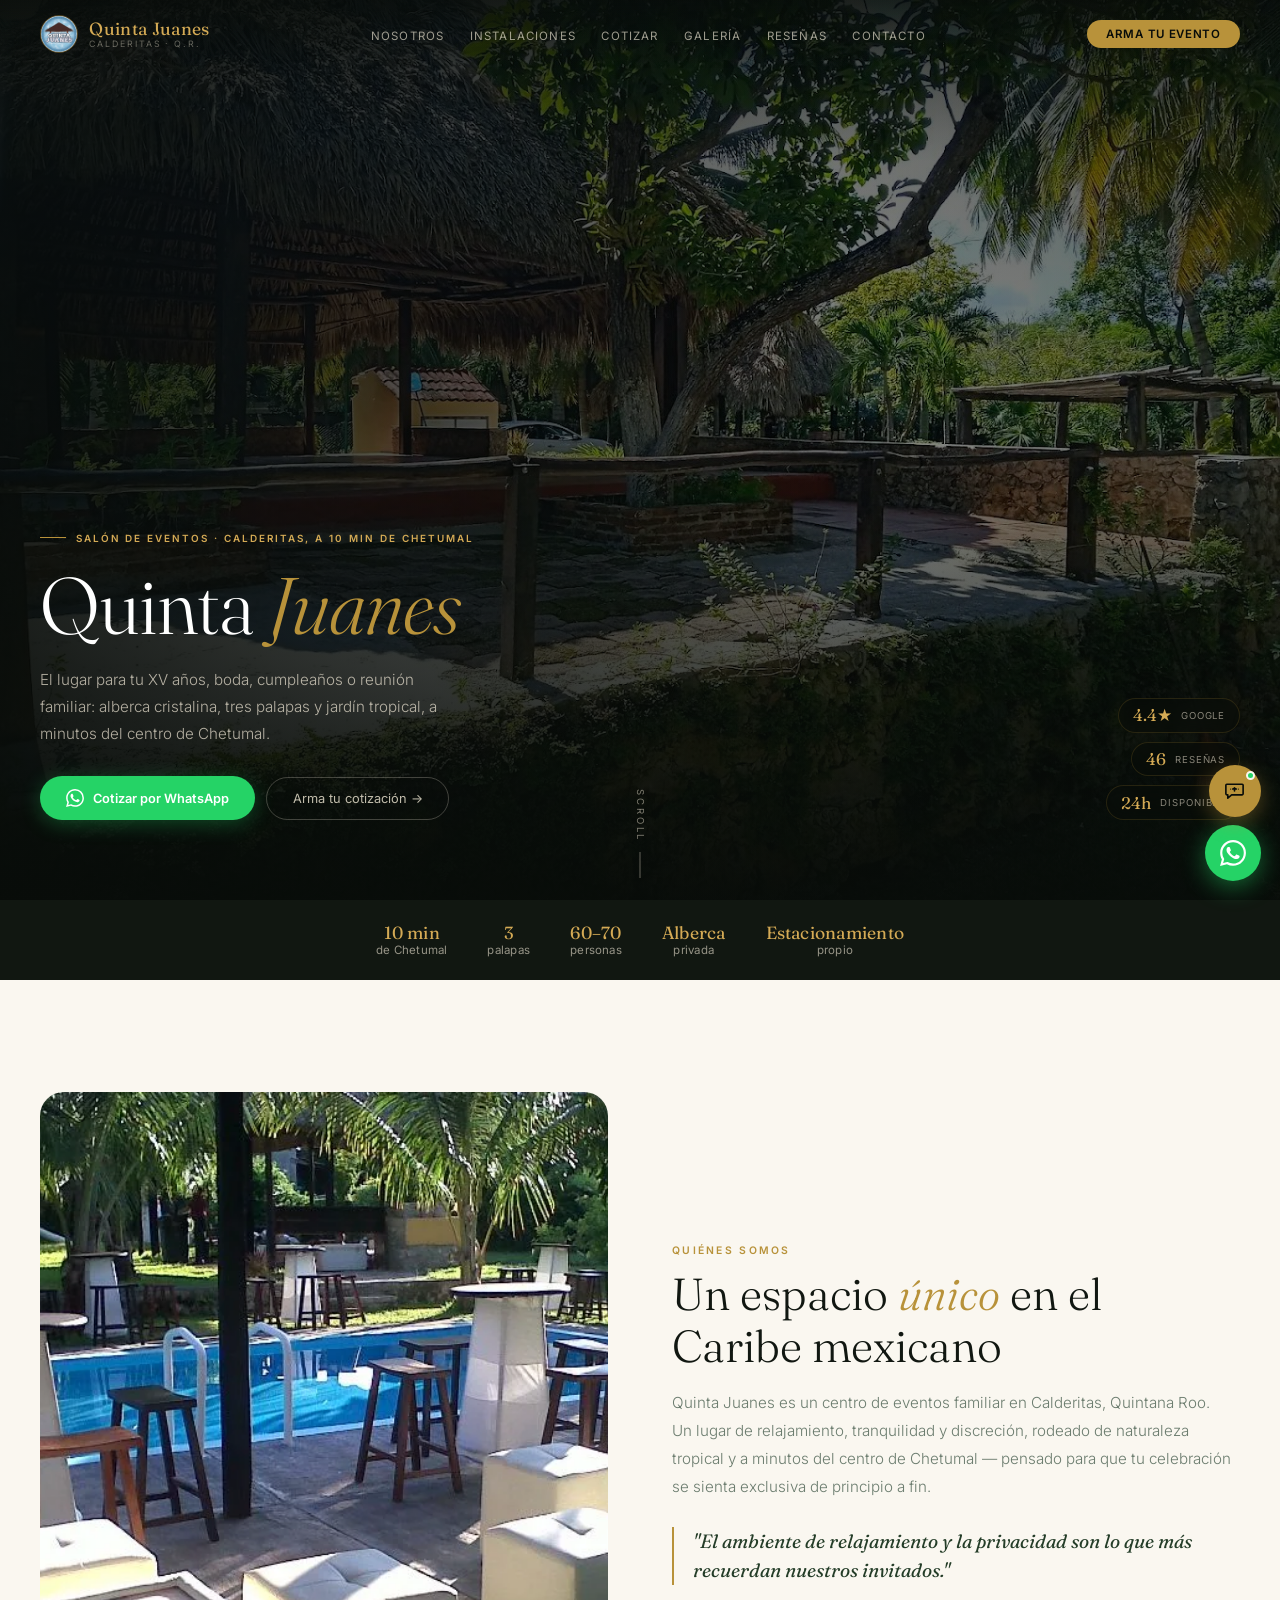
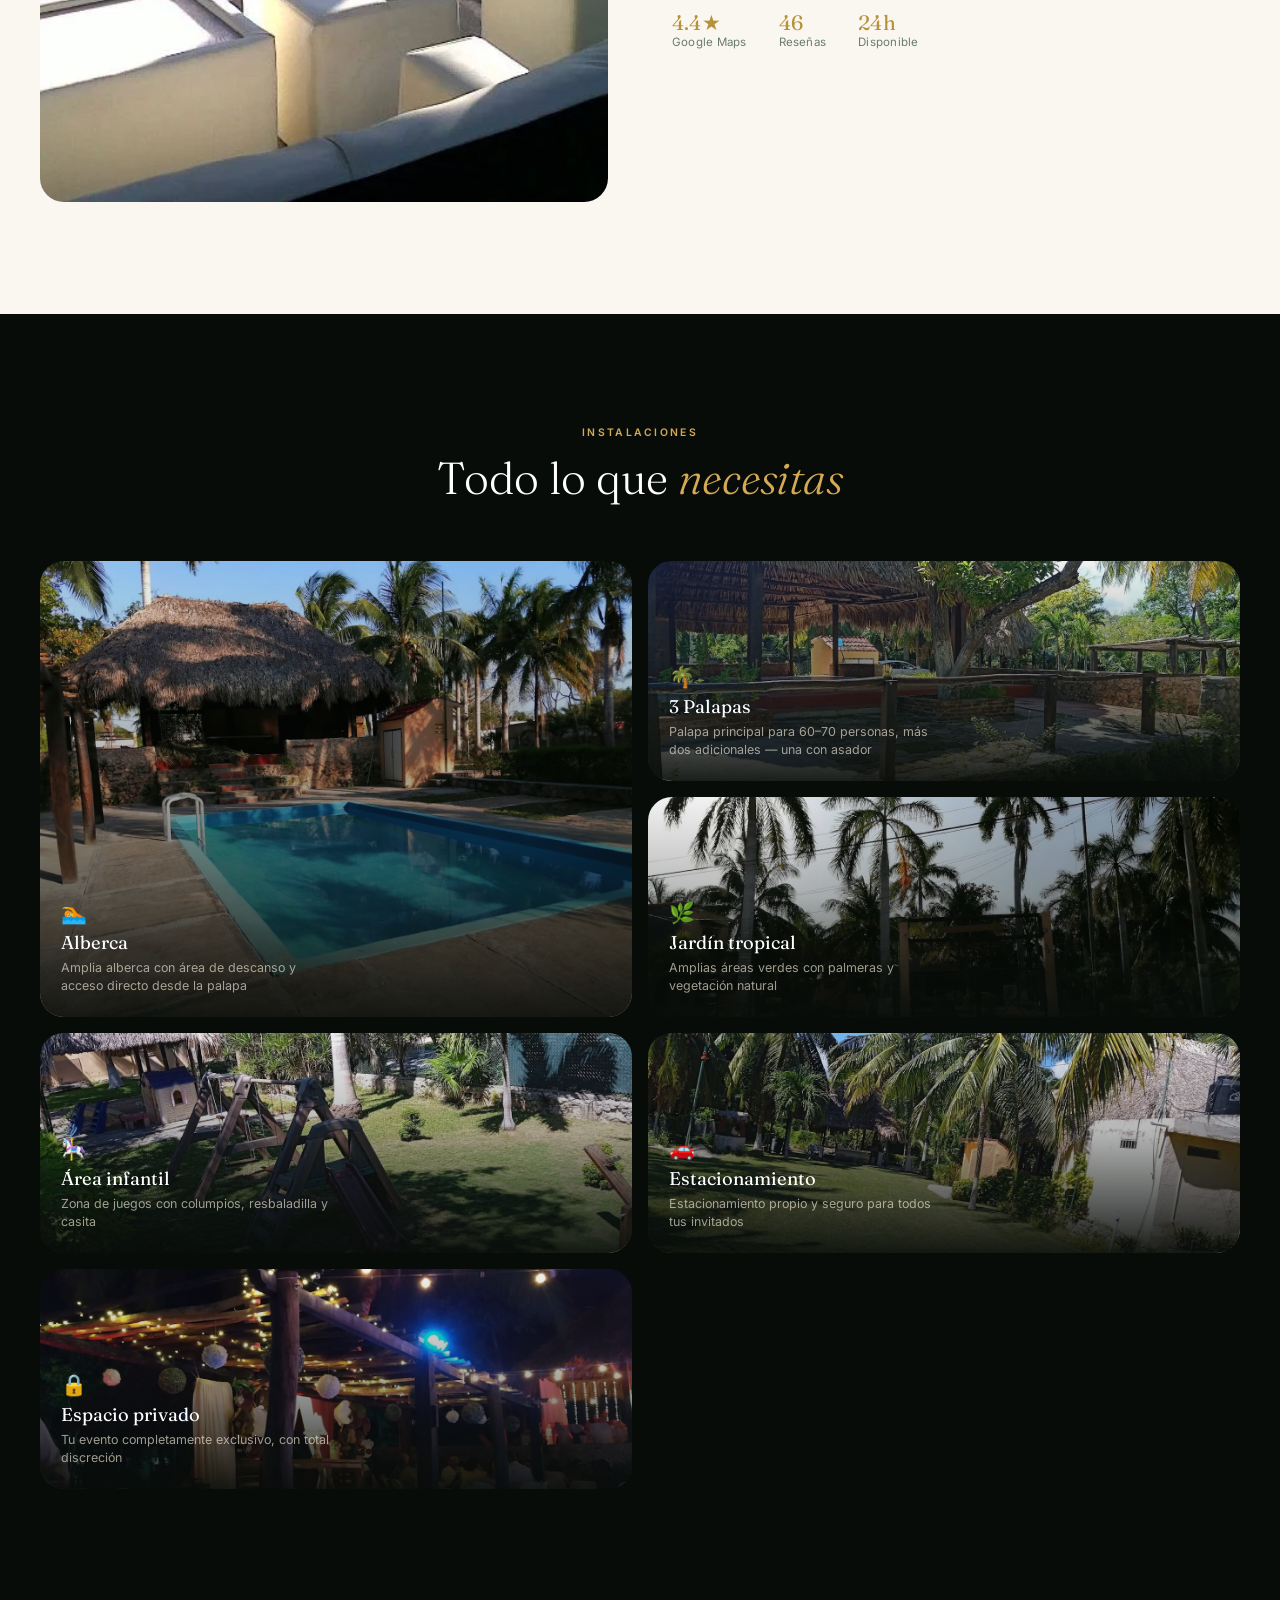
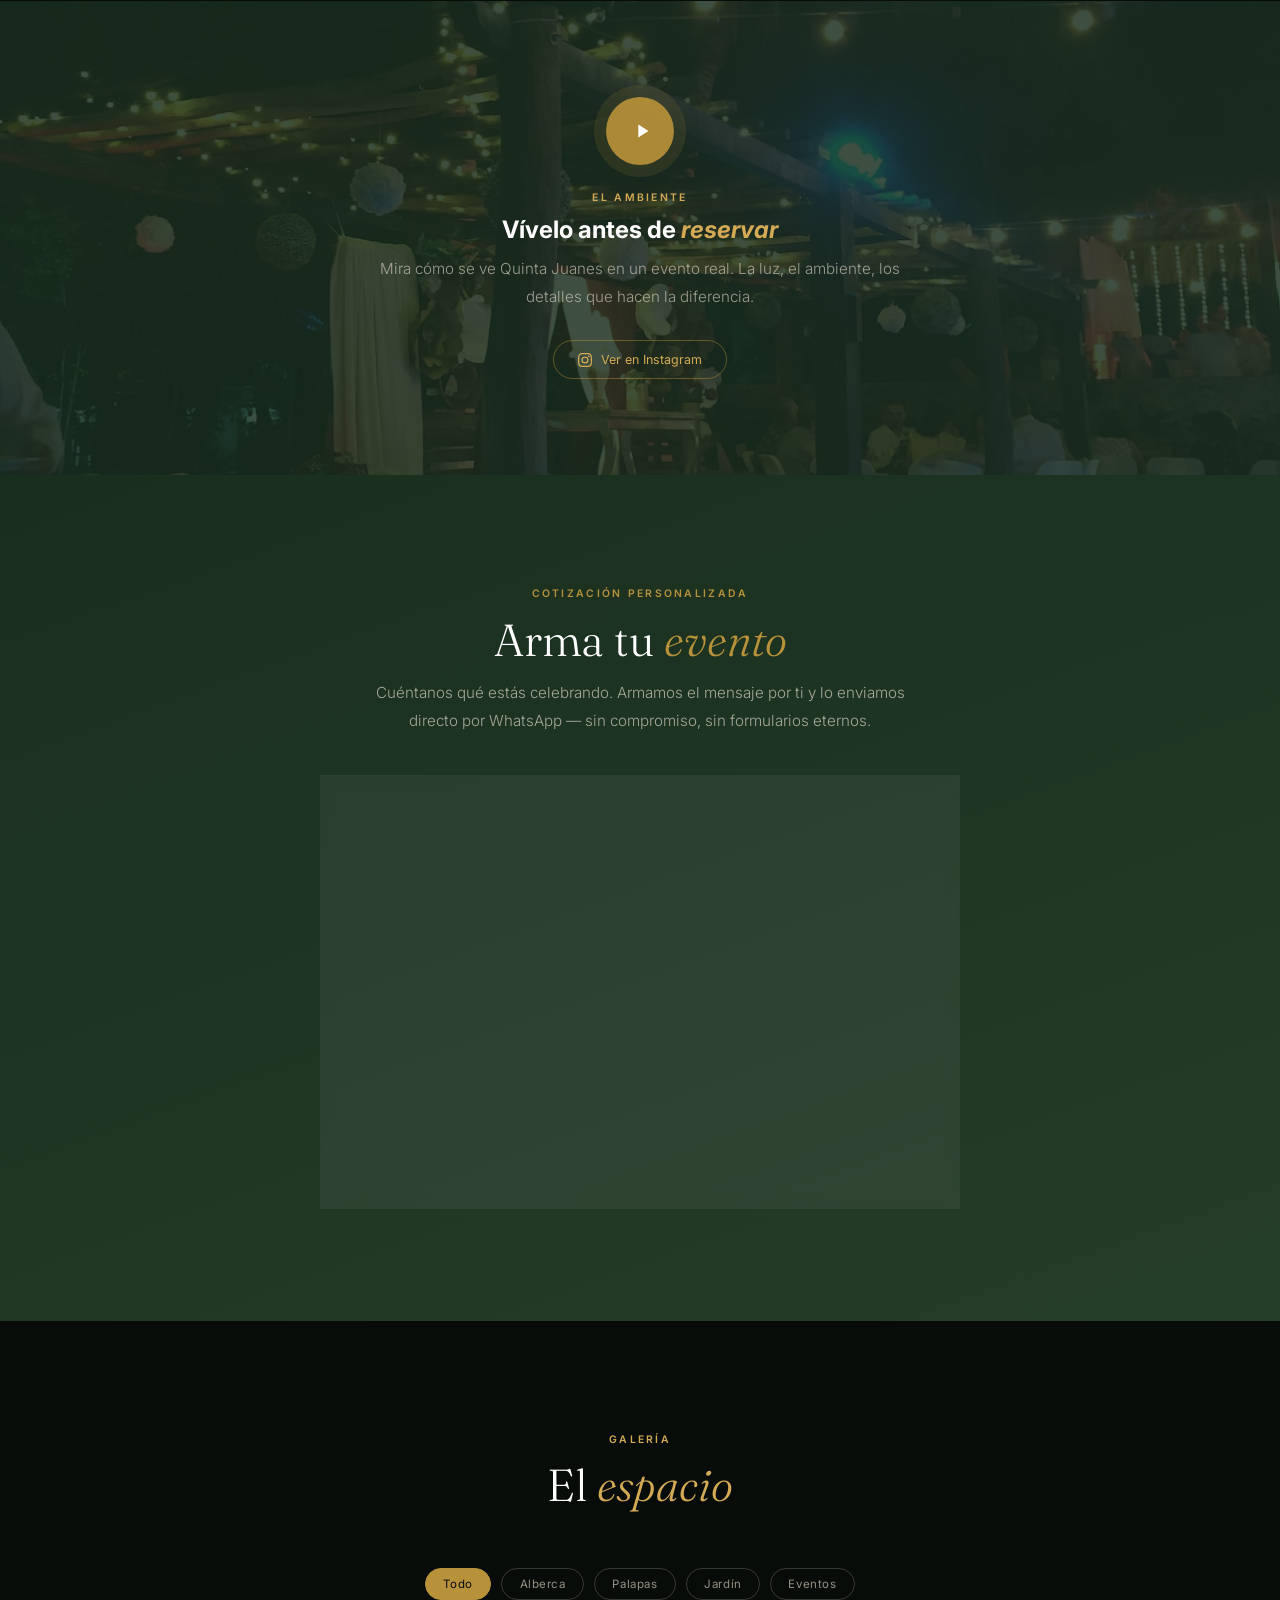
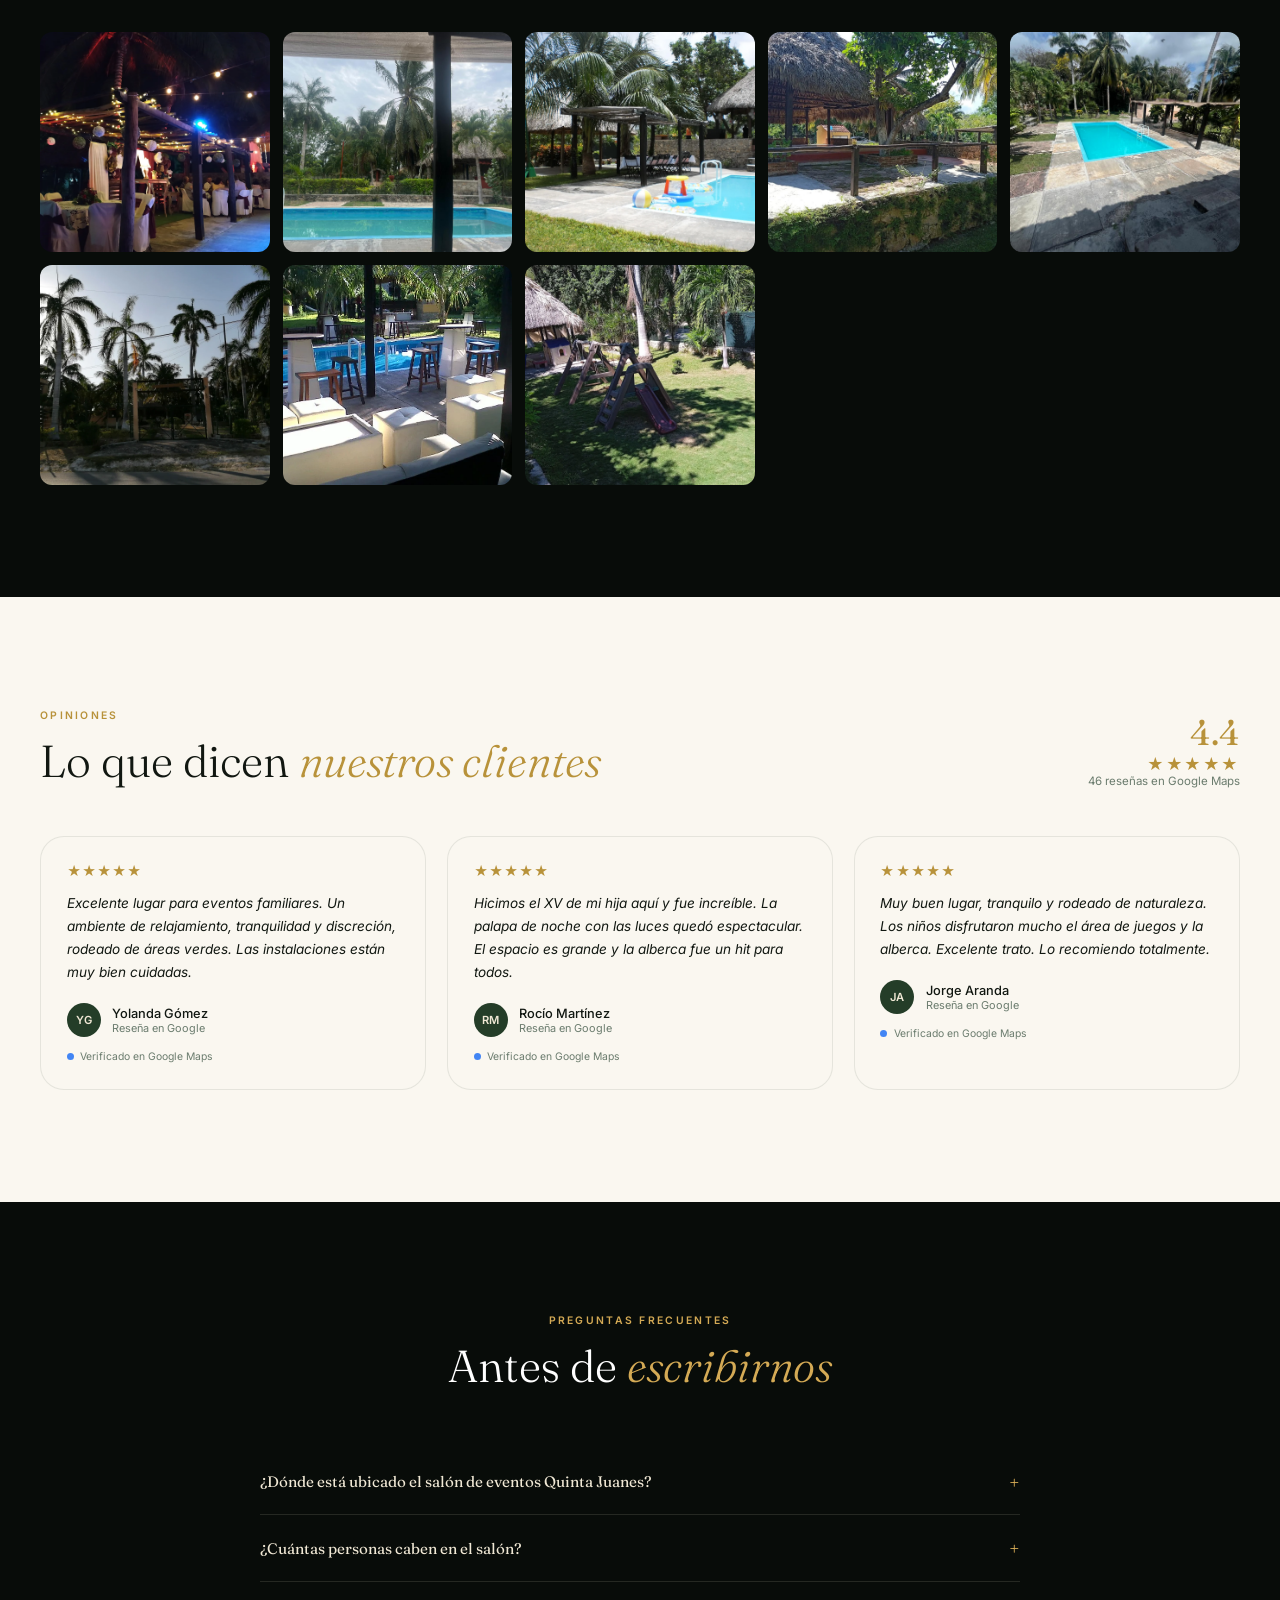
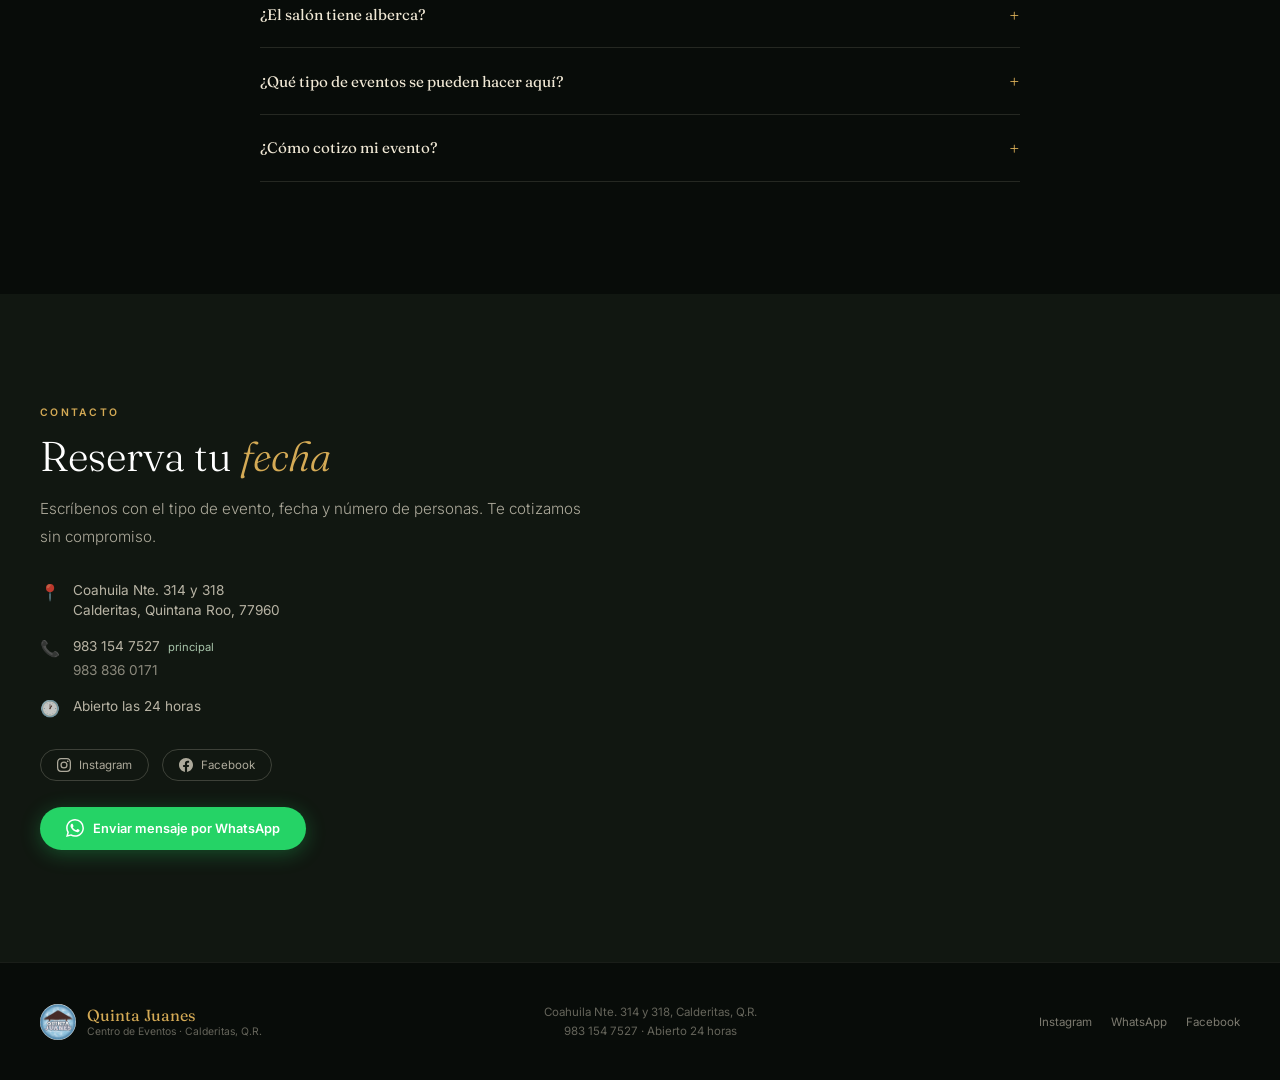
==== commit b5ee6727: "dominio" ====
--- a/index.html
+++ b/index.html
@@ -8,15 +8,15 @@
 <meta name="keywords" content="salón de eventos Chetumal, salón de fiestas Chetumal, salón con alberca cerca de mí, salón de fiestas Calderitas, renta de salón para XV años Chetumal, salón para bodas Chetumal, centro de eventos Calderitas">
 <meta name="robots" content="index, follow">
 <meta name="author" content="Quinta Juanes">
-<link rel="canonical" href="https://quintajuanes.com/">
+<link rel="canonical" href="https://quintajuanes.com.mx/">
 <meta name="google-site-verification" content="XfvfirO0Bv-ak1vgAiEMCnYMdFAo1Urhm5_ff7WfzYM" />
 
 <!-- Open Graph -->
 <meta property="og:type" content="business.business">
 <meta property="og:title" content="Quinta Juanes — Salón de Eventos con Alberca en Calderitas, Chetumal">
 <meta property="og:description" content="Alberca, tres palapas y jardín tropical a 10 minutos de Chetumal. El lugar para tu XV años, boda, cumpleaños o reunión familiar. Cotiza por WhatsApp.">
-<meta property="og:image" content="https://quintajuanes.com/images/quinta_vista1.jpg">
-<meta property="og:url" content="https://quintajuanes.com/">
+<meta property="og:image" content="https://quintajuanes.com.mx/images/quinta_palapas.jpg">
+<meta property="og:url" content="https://quintajuanes.com.mx/">
 <meta property="og:locale" content="es_MX">
 <meta property="og:site_name" content="Quinta Juanes">
 
@@ -24,7 +24,7 @@
 <meta name="twitter:card" content="summary_large_image">
 <meta name="twitter:title" content="Quinta Juanes — Salón de Eventos con Alberca en Calderitas, Chetumal">
 <meta name="twitter:description" content="Alberca, tres palapas y jardín tropical a 10 minutos de Chetumal. Cotiza tu evento por WhatsApp.">
-<meta name="twitter:image" content="https://quintajuanes.com/images/quinta_vista1.jpg">
+<meta name="twitter:image" content="https://quintajuanes.com.mx/images/quinta_palapas.jpg">
 
 <link rel="icon" type="image/png" href="images/favicon.png">
 <link rel="apple-touch-icon" href="images/favicon.png">
@@ -39,9 +39,9 @@
   "@context": "https://schema.org",
   "@type": "EventVenue",
   "name": "Quinta Juanes",
-  "image": "https://quintajuanes.com/images/quinta_vista1.jpg",
+  "image": "https://quintajuanes.com.mx/images/quinta_palapas.jpg",
   "description": "Centro de eventos familiar en Calderitas, Quintana Roo, con alberca, tres palapas y jardín tropical. Ideal para XV años, bodas, cumpleaños y reuniones familiares a 10 minutos de Chetumal.",
-  "url": "https://quintajuanes.com/",
+  "url": "https://quintajuanes.com.mx/",
   "telephone": "+529831547527",
   "priceRange": "$$",
   "address": {
--- a/styles.css
+++ b/styles.css
@@ -281,6 +281,10 @@
 
 /* Móvil */
 @media (max-width:640px){
+  /* iOS hace zoom automático al enfocar inputs con letra menor a 16px.
+     Esto es lo que causaba que el chat "se hiciera enorme" al tocar el campo. */
+  .ai-input-row input,.quote-card input,.quote-card select{font-size:16px;}
+
   #hero{padding:0 1.1rem 2.6rem;align-items:flex-end;}
   .hero-cont{max-width:100%;}
   .hero-stats{display:none;}
